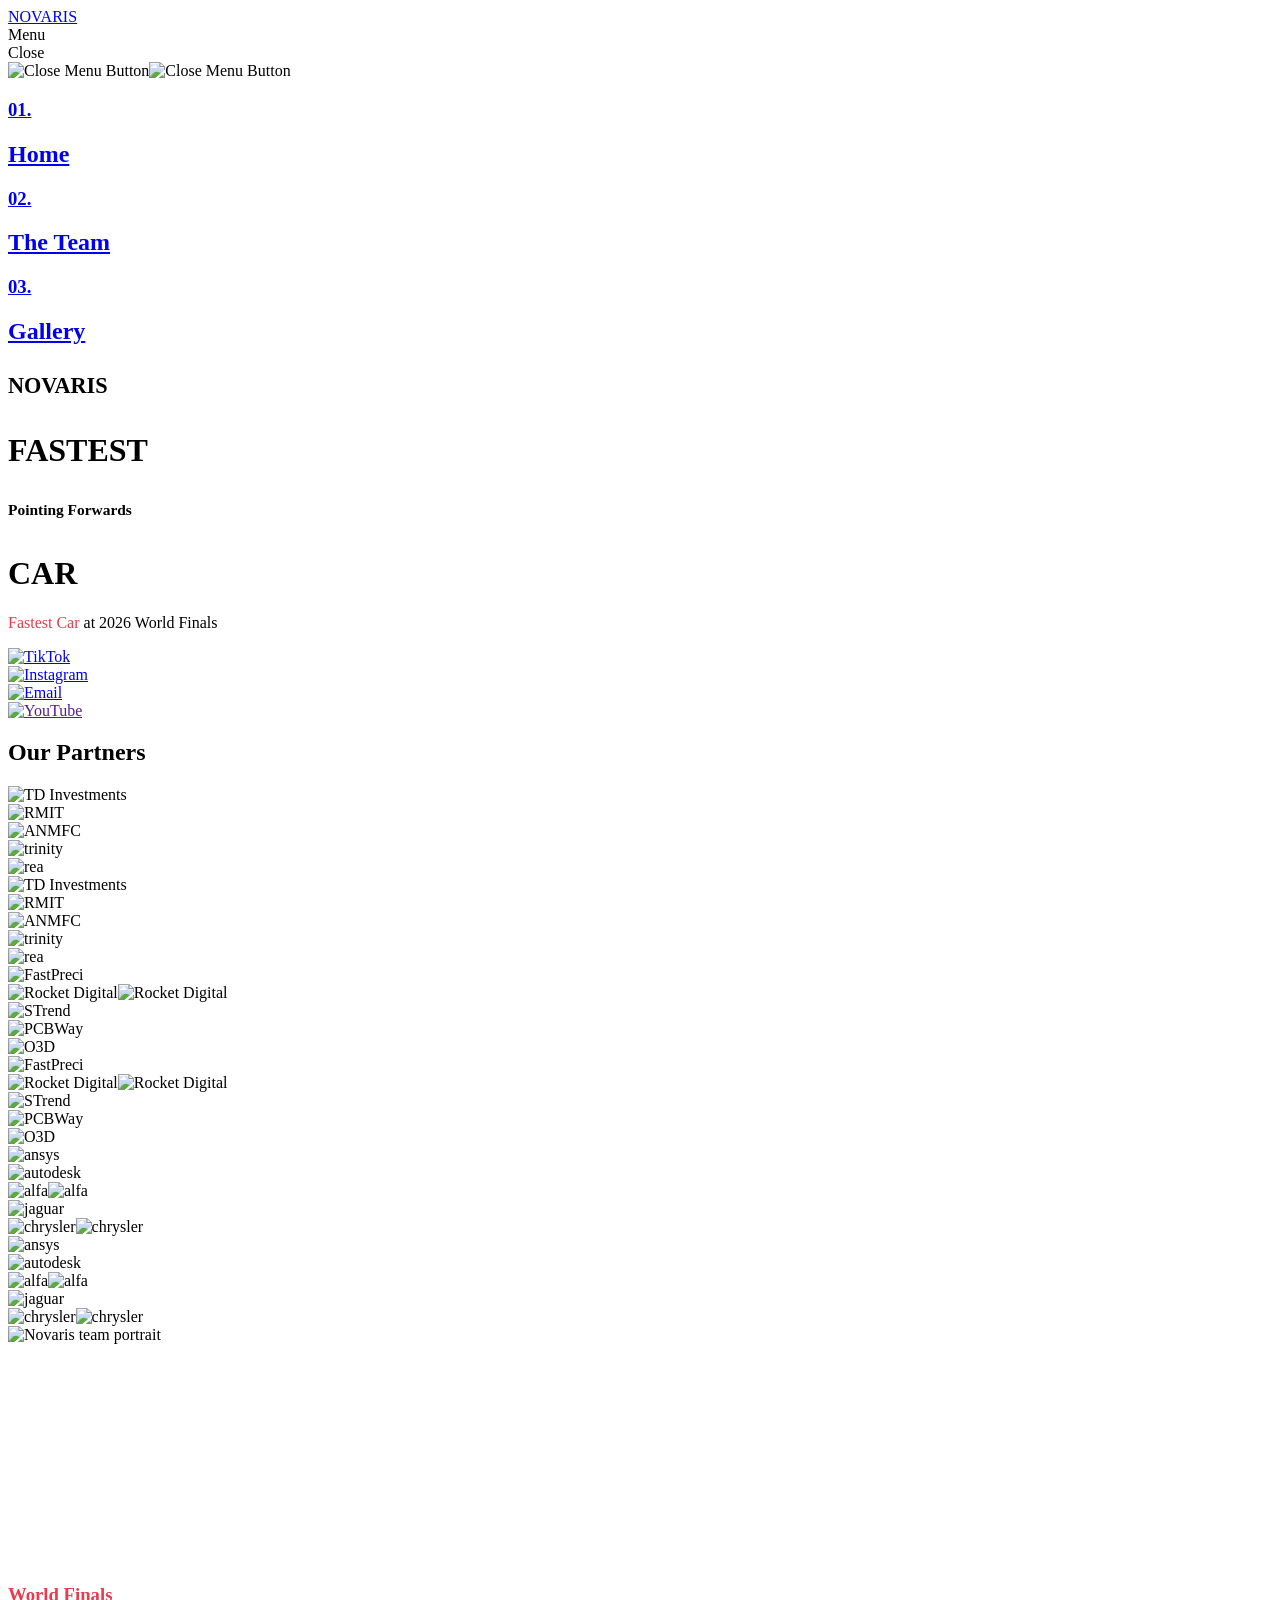
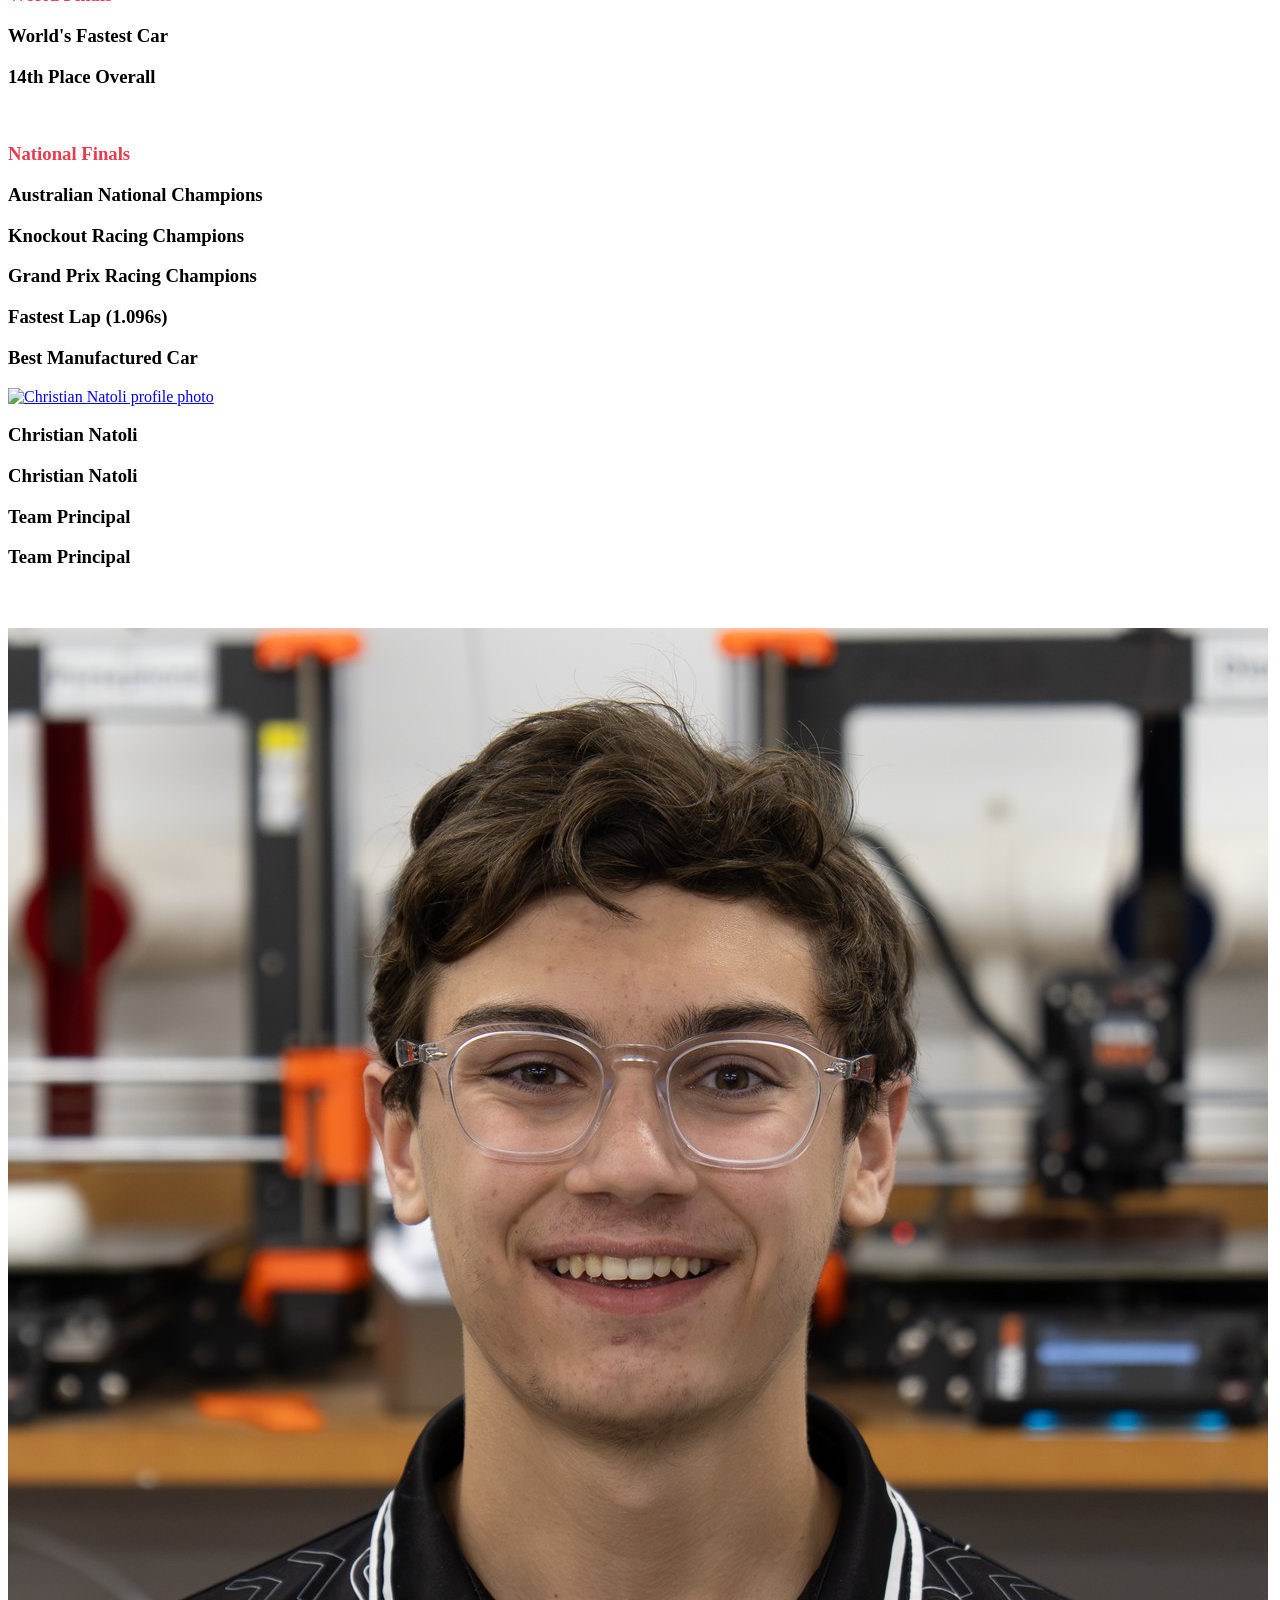
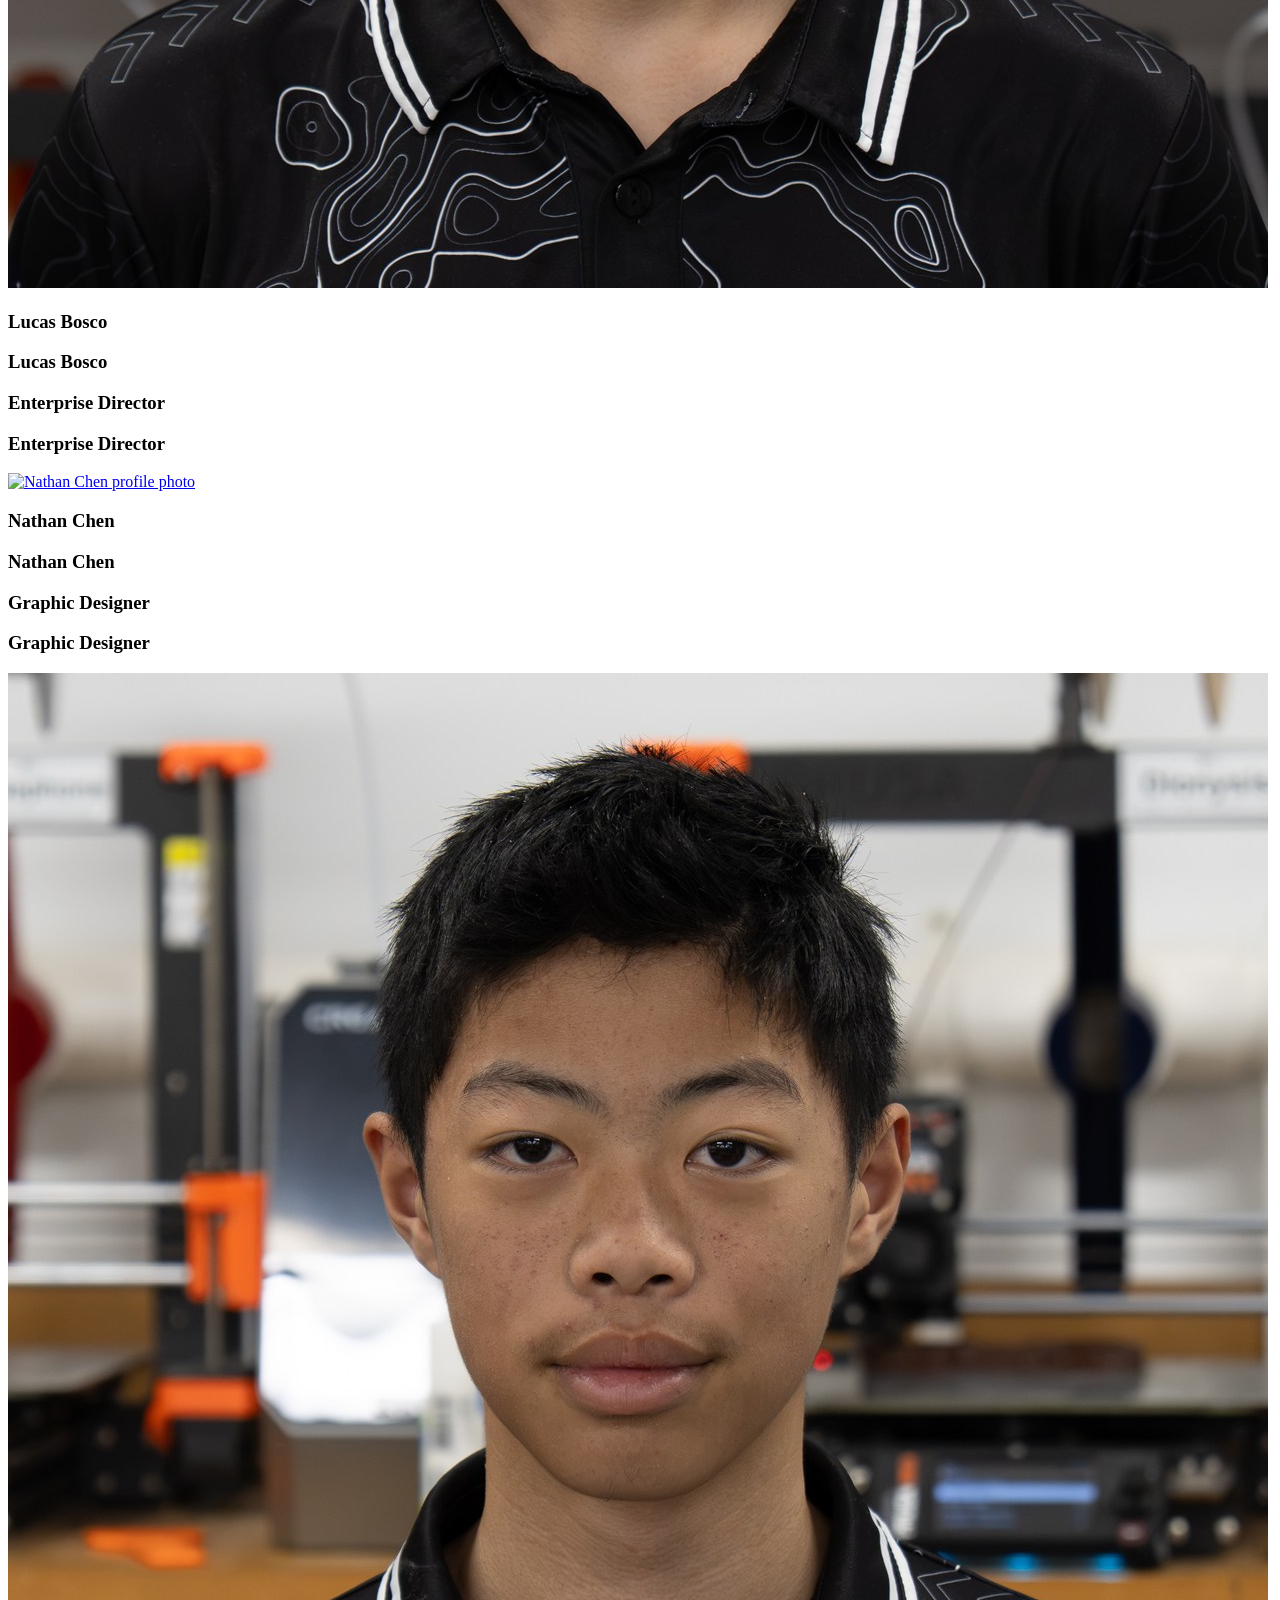
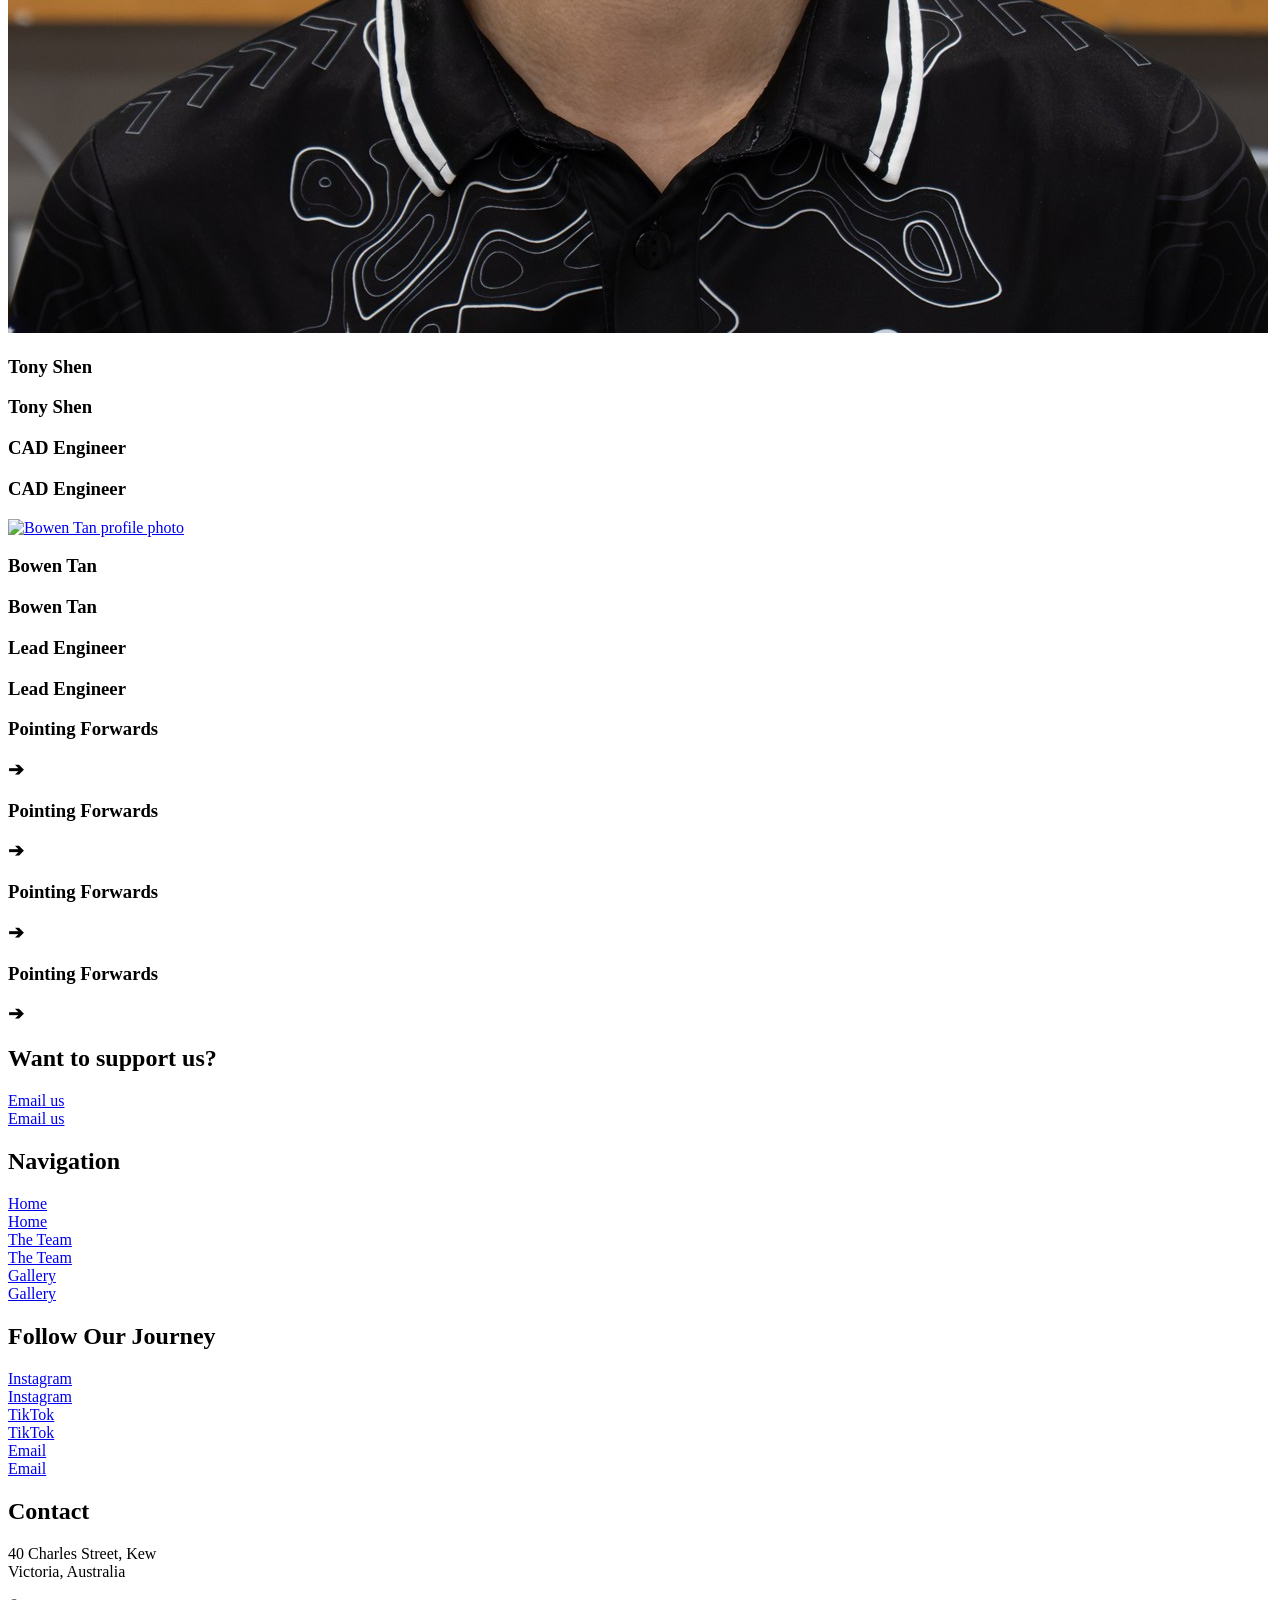
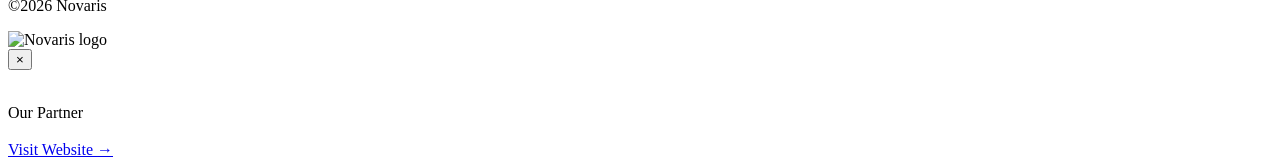
==== index.html @ ded8d5e8 "Update team profiles for Lucas and Tony and remove Jason" ====
<!DOCTYPE html>
<html data-wf-page="691b669b1f5077c093f1f32a" data-wf-site="691b669b1f5077c093f1f336" lang="en">

<head>
    <meta charset="utf-8" />

    <title>Novaris - STEM Racing</title>

    <meta content="Novaris is an Australian STEM Racing team designing, testing, and racing high-performance miniature F1 cars while sharing our engineering journey." name="description" />
    <meta name="keywords" content="Novaris, STEM Racing, Melbourne STEM Racing team, F1 in Schools, Trinity Grammar, student engineering, aerodynamic design, miniature F1 car" />
    <meta name="author" content="Novaris STEM Racing Team" />
    <meta name="theme-color" content="#0f0f10" />
    <meta name="robots" content="index, follow, max-image-preview:large" />
    <link rel="canonical" href="https://novarisaus.com/" />
    <link rel="alternate" hreflang="en-au" href="https://novarisaus.com/" />
    <meta property="og:title" content="Novaris - STEM Racing" />
    <meta property="og:description" content="Novaris is an Australian STEM Racing team designing, testing, and racing high-performance miniature F1 cars while sharing our engineering journey." />
    <meta property="og:type" content="website" />
    <meta property="og:url" content="https://novarisaus.com/" />
    <meta property="og:image" content="https://novarisaus.com/images/author.webp" />
    <meta property="og:site_name" content="Novaris" />
    <meta property="og:locale" content="en_AU" />
    <meta property="twitter:card" content="summary_large_image" />
    <meta property="twitter:title" content="Novaris - STEM Racing" />
    <meta property="twitter:description" content="Novaris is an Australian STEM Racing team designing, testing, and racing high-performance miniature F1 cars while sharing our engineering journey." />
    <meta name="twitter:site" content="@novaris.tgs" />
    <meta property="twitter:image" content="https://novarisaus.com/images/author.webp" />
    <meta content="width=device-width, initial-scale=1" name="viewport" />
    <link rel="preload" as="image" href="images/author.webp" />

    <link href="css/loire-template.webflow.shared.b7843be11.css" rel="stylesheet" type="text/css" />

    <style>
        @media (min-width: 992px) {
            html.w-mod-js:not(.w-mod-ix) [data-w-id="0b3fba00-485a-ccae-cf4e-2508ee5c7bbb"] {
                opacity: 0;
            }

            html.w-mod-js:not(.w-mod-ix) [data-w-id="3b94190e-aeef-faf5-e182-2633d31f0d5a"] {
                opacity: 0;
            }

            html.w-mod-js:not(.w-mod-ix) [data-w-id="db653101-3a9f-9012-40ad-24029248e22f"] {
                opacity: 0;
            }

            html.w-mod-js:not(.w-mod-ix) [data-w-id="65c5b745-1429-2408-d8e6-3cf8f68cf928"] {
                opacity: 0;
            }

            html.w-mod-js:not(.w-mod-ix) [data-w-id="ee4097f6-a035-a173-5f76-50d1c4376c16"] {
                opacity: 0;
            }
        }
    </style>

    <link href="https://fonts.googleapis.com" rel="preconnect" />
    <link href="https://fonts.gstatic.com" rel="preconnect" crossorigin />

    <script src="https://ajax.googleapis.com/ajax/libs/webfont/1.6.26/webfont.js" type="text/javascript"></script>
    <script
        type="text/javascript">WebFont.load({ google: { families: ["Inter:100,200,300,regular,500,600,700,800,900,100italic,200italic,300italic,italic,500italic,600italic,700italic,800italic,900italic", "Playfair Display:regular,500,600,700,800,900,italic,500italic,600italic,700italic,800italic,900italic", "Caveat Brush:regular", "Caveat:regular,500,600,700"] } });</script>
    <script type="text/javascript">!function (o, c) {
            var n = c.documentElement, t = " w-mod-";
            n.className += t + "js", ("ontouchstart" in o || o.DocumentTouch && c instanceof DocumentTouch) && (n.className += t + "touch")
        }(window, document);</script>

    <link href="images/novaris_alt.svg" rel="shortcut icon" type="image/svg" />
    <link href="images/app-icon.webp" rel="apple-touch-icon" />
    <script type="application/ld+json">
{
  "@context": "https://schema.org",
  "@graph": [
    {
      "@type": "Organization",
      "@id": "https://novarisaus.com/#organization",
      "name": "Novaris",
      "url": "https://novarisaus.com/",
      "logo": "https://novarisaus.com/images/novaris_alt.svg",
      "description": "Novaris is an Australian STEM Racing team designing, testing, and racing high-performance miniature F1 cars.",
      "email": "mailto:tgs.team.novaris@outlook.com",
      "sameAs": [
        "https://instagram.com/novaris.tgs",
        "https://tiktok.com/@novaris.tgs"
      ]
    },
    {
      "@type": "WebSite",
      "@id": "https://novarisaus.com/#website",
      "name": "Novaris",
      "url": "https://novarisaus.com/",
      "inLanguage": "en-AU",
      "publisher": {
        "@id": "https://novarisaus.com/#organization"
      }
    }
  ]
}
    </script>
</head>

<body>
    <div class="navigation-wrapper">
        <div class="navigation second"><a href="#" aria-current="page" class="logo-flex w-inline-block w--current">
                <div class="sub-logo-text novaris-font">NOVARIS</div>
            </a>
            <div class="second-part">
                <div data-w-id="ce8df1c1-5352-3613-bd40-cca82f02d5f5" class="hamburger second">
                    <div class="menu-text-wrapper">
                        <div class="menu-text">Menu</div>
                        <div class="menu-text">Close</div>
                    </div>
                    <div class="hamburger-menu _2"><img decoding="async" loading="lazy" src="images/logo.svg" alt="Close Menu Button" class="dots" /><img decoding="async"
                            loading="lazy" src="images/remove.svg" alt="Close Menu Button" class="remove" /></div>
                </div>
            </div>
        </div>

        <div class="menu">
            <div class="menu-circle"></div>
            <div class="container">
                <div class="navigation-content-2"><a href="." aria-current="page"
                        class="navigation-main first w-inline-block w--current">
                        <h3 class="number-text _01">01.</h3>
                        <div class="nav-overflow">
                            <h2 class="navigation-text _01">Home</h2>
                            <div class="line-below"></div>
                        </div>
                    </a><a href="team" class="navigation-main second w-inline-block">
                        <h3 class="number-text _02">02.</h3>
                        <div class="nav-overflow">
                            <h2 class="navigation-text _02">The Team</h2>
                            <div class="line-below"></div>
                        </div>
                    </a><a href="gallery" class="navigation-main third w-inline-block">
                        <h3 class="number-text _03">03.</h3>
                        <div class="nav-overflow">
                            <h2 class="navigation-text _03">Gallery</h2>
                            <div class="line-below"></div>
                        </div>
                    </a></div>
            </div>
        </div>
    </div>

    <div class="hero-tilt">
        <div data-w-id="87e28539-bfc6-1e4f-0808-65f3c938a801" class="hero">
            <div class="vignette-container"><div class="hero-bg"></div></div>
            <div class="container">
                <div class="hero-flex">
                    <div class="heading-main">
                        <h1 data-w-id="87e28539-bfc6-1e4f-0808-65f3c938a805" class="title-1 novaris-font">
                            <sub><sup>NOVARIS</sup></sub>
                        </h1>
                        <h1 class="title-1 hide title-smaller">FASTEST</h1>
                        <div class="heading-overlay"></div>
                    </div>
                    <div class="heading-main">
                        <h1 data-w-id="87e28539-bfc6-1e4f-0808-65f3c938a80b" class="title-1 redtitle">
                            <sub><sup><sub><sup>Pointing Forwards</sup></sub></sup></sub>
                        </h1>
                        <h1 class="title-1 hide title-smaller">CAR</h1>
                        <div class="heading-overlay-2"></div>
                    </div>
                </div>
            </div>
            <div class="container-bottom">
                <div class="bottom-grid">
                    <div>
                        <div class="location-wrapper">
                            <div class="globe" data-w-id="87e28539-bfc6-1e4f-0808-65f3c938a814"
                                data-animation-type="lottie" data-src="js/icons8-globe.json" data-loop="1"
                                data-direction="-1" data-autoplay="1" data-is-ix2-target="0" data-renderer="svg"
                                data-default-duration="0" data-duration="1.1666666666666667"></div>
                            <p class="top-text"><span style="color: rgb(232, 59, 77)">Fastest Car</span> at 2026 World Finals</p>
                        </div>
                    </div>
                    <div>
                        <div class="social-wrapper-top"><a data-w-id="87e28539-bfc6-1e4f-0808-65f3c938a819"
                                href="https://tiktok.com/@novaris.tgs" target="_blank" class="social-icon-main w-inline-block"><img decoding="async"
                                    width="20" loading="lazy" alt="TikTok" src="images/tiktok.webp"
                                    class="animation-image _3" />
                                <div class="social-circle tiktok"></div>
                            </a><a data-w-id="87e28539-bfc6-1e4f-0808-65f3c938a81c"
                                href="https://instagram.com/novaris.tgs" target="_blank"
                                class="social-icon-main w-inline-block"><img decoding="async" width="20" loading="lazy" alt="Instagram"
                                    src="images/insta.webp" class="animation-image _3" />
                                <div class="social-circle instagram"></div>
                            </a><a data-w-id="87e28539-bfc6-1e4f-0808-65f3c938a81f" href="mailto:tgs.team.novaris@outlook.com"
                                target="_blank" class="social-icon-main w-inline-block"><img decoding="async" width="20" loading="lazy"
                                    alt="Email" src="images/outlook.webp" class="animation-image _3" />
                                <div class="social-circle outlook"></div>
                            </a><a data-w-id="87e28539-bfc6-1e4f-0808-65f3c938a822" href=""
                                target="_blank" class="social-icon-main w-inline-block"><img decoding="async" width="21" loading="lazy"
                                    alt="YouTube" src="images/youtube.webp" class="animation-image _3" />
                                <div class="social-circle youtube"></div>
                            </a></div>
                    </div>
                </div>
            </div>
        </div>
    </div>

    <section class="logo-marquee-wrapper">

        <section class="logo-marquee">

            <h2 class="partners-title">Our Partners</h2>

            <!-- Row 1 -->
            <div class="track one">
                <div class="logo-card card1" role="button" tabindex="0" data-partner="td"><img src="images/logos/tdinvestments.svg" alt="TD Investments"></div>
                <div class="logo-card card2" role="button" tabindex="0" data-partner="rmit"><img src="images/logos/rmit.svg" alt="RMIT"></div>
                <div class="logo-card card3" role="button" tabindex="0" data-partner="anmfc"><img src="images/logos/anmfc.svg" alt="ANMFC"></div>
                <div class="logo-card card4" role="button" tabindex="0" data-partner="trinity"><img src="images/logos/trinity.svg" alt="trinity"></div>
                <div class="logo-card card5" role="button" tabindex="0" data-partner="rea"><img src="images/logos/rea.svg" alt="rea"></div>

                <!-- duplicate infinite -->

                <div class="logo-card card1" role="button" tabindex="0" data-partner="td"><img src="images/logos/tdinvestments.svg" alt="TD Investments"></div>
                <div class="logo-card card2" role="button" tabindex="0" data-partner="rmit"><img src="images/logos/rmit.svg" alt="RMIT"></div>
                <div class="logo-card card3" role="button" tabindex="0" data-partner="anmfc"><img src="images/logos/anmfc.svg" alt="ANMFC"></div>
                <div class="logo-card card4" role="button" tabindex="0" data-partner="trinity"><img src="images/logos/trinity.svg" alt="trinity"></div>
                <div class="logo-card card5" role="button" tabindex="0" data-partner="rea"><img src="images/logos/rea.svg" alt="rea"></div>

            </div>

            <!-- Row 2 -->
            <div class="track two">
                <div class="logo-card card1" role="button" tabindex="0" data-partner="fastpreci"><img src="images/logos/fastpreci.svg" alt="FastPreci"></div>
                <div class="logo-card card2" role="button" tabindex="0" data-partner="rocketdigital"><img src="images/logos/rocketdigitalwhite.svg" class="special-invert" alt="Rocket Digital"><img src="images/logos/rocketdigital.svg" class="special-invert-normal" alt="Rocket Digital"></div>
                <div class="logo-card card3" role="button" tabindex="0" data-partner="strend"><img src="images/logos/strend.svg" alt="STrend"></div>
                <div class="logo-card card4" role="button" tabindex="0" data-partner="pcbway"><img src="images/logos/pcbway.svg" alt="PCBWay"></div>
                <div class="logo-card card5" role="button" tabindex="0" data-partner="o3d"><img src="images/logos/o3d.svg" alt="O3D"></div>

                <!-- duplicate -->

                <div class="logo-card card1" role="button" tabindex="0" data-partner="fastpreci"><img src="images/logos/fastpreci.svg" alt="FastPreci"></div>
                <div class="logo-card card2" role="button" tabindex="0" data-partner="rocketdigital"><img src="images/logos/rocketdigitalwhite.svg" class="special-invert" alt="Rocket Digital"><img src="images/logos/rocketdigital.svg" class="special-invert-normal" alt="Rocket Digital"></div>
                <div class="logo-card card3" role="button" tabindex="0" data-partner="strend"><img src="images/logos/strend.svg" alt="STrend"></div>
                <div class="logo-card card4" role="button" tabindex="0" data-partner="pcbway"><img src="images/logos/pcbway.svg" alt="PCBWay"></div>
                <div class="logo-card card5" role="button" tabindex="0" data-partner="o3d"><img src="images/logos/o3d.svg" alt="O3D"></div>

            </div>

            <!-- Row 3 -->
            <div class="track three">
                <div class="logo-card card1" role="button" tabindex="0" data-partner="ansys"><img src="images/logos/ansys.svg" alt="ansys"></div>
                <div class="logo-card card2" role="button" tabindex="0" data-partner="autodesk"><img src="images/logos/autodesk.svg" alt="autodesk"></div>
                <div class="logo-card card3" role="button" tabindex="0" data-partner="alfaromeo"><img class="special-invert" src="images/logos/alfaromeowhite.svg" alt="alfa"><img class="special-invert-normal" src="images/logos/alfaromeo.svg" alt="alfa"></div>
                <div class="logo-card card4" role="button" tabindex="0" data-partner="jaguar"><img src="images/logos/jaguar.svg" alt="jaguar"></div>
                <div class="logo-card card5" role="button" tabindex="0" data-partner="chrysler"><img class="special-invert" src="images/logos/chryslerwhite.svg" alt="chrysler"><img class="special-invert-normal" src="images/logos/chrysler.svg" alt="chrysler"></div>

                <!-- duplicate -->
                <div class="logo-card card1" role="button" tabindex="0" data-partner="ansys"><img src="images/logos/ansys.svg" alt="ansys"></div>
                <div class="logo-card card2" role="button" tabindex="0" data-partner="autodesk"><img src="images/logos/autodesk.svg" alt="autodesk"></div>
                <div class="logo-card card3" role="button" tabindex="0" data-partner="alfaromeo"><img class="special-invert" src="images/logos/alfaromeowhite.svg" alt="alfa"><img class="special-invert-normal" src="images/logos/alfaromeo.svg" alt="alfa"></div>
                <div class="logo-card card4" role="button" tabindex="0" data-partner="jaguar"><img src="images/logos/jaguar.svg" alt="jaguar"></div>
                <div class="logo-card card5" role="button" tabindex="0" data-partner="chrysler"><img class="special-invert" src="images/logos/chryslerwhite.svg" alt="chrysler"><img class="special-invert-normal" src="images/logos/chrysler.svg" alt="chrysler"></div>
            </div>

        </section>

    </section>

    <section class="section-photo video">
        <div class="work-card">
            <div class="image-animation"><img decoding="async" src="images/merc.webp" loading="eager" fetchpriority="high" alt="Novaris team portrait" class="image-background" />
            </div>
        </div>
    </section>
    <section class="section gray">
        <div class="container">
            <div data-w-id="0b3fba00-485a-ccae-cf4e-2508ee5c7bbb" class="about-grid">
                <h3 id="w-node-fa3fd15e-4c12-6067-fcf4-ff1a521516c2-93f1f32a" class="page-title flex third">
                    STEM Racing is an international competition that merges the thrill of racing with the power of collaborative teamwork.
                    It inspires high-school students to explore the world of STEM, providing the next generation of engineers,
                    innovators, and problem-solvers with a pathway to future careers in STEM.</h3>
                <h3 class="page-title flex second">Novaris is an Australian STEM Racing Team with a history of success.</h3>
            </div>
            <div class="page-divider"></div>
            <div class="margin-80">
                <div class="about-grid reverse">
                    <div>
                        <h3 id="w-node-_65c5b745-1429-2408-d8e6-3cf8f68cf928-93f1f32a"
                            data-w-id="65c5b745-1429-2408-d8e6-3cf8f68cf928" class="page-title flex thirdbig">Awards
                        </h3>
                        <br>
                        <h3 id="w-node-_65e8b745-1962-2408-d8e6-3cf8f68cf928-93f1f32a"
                            data-w-id="65c5b745-1429-2408-d8e6-3cf8f68cf928" class="page-title flex thirdimp">Following a long history of numerous accolades,
                            Novaris was recognised for their outstanding performance, with the Fastest Car award at the World Finals.
                        </h3>
                    </div>
                    <div>
                        <div class="awards-list">
                             <div class="item-wrapper">
                                <h3 class="display-2 second _1-4-rem" style="color: rgb(232, 59, 77);"><strong>World Finals</strong></h3>
                                <div class="line-divider-award">
                                    <div class="line-absolute"></div>
                                </div>
                            </div>
                            <div class="item-wrapper">
                                <h3 class="display-2 second _1-4-rem">World's Fastest Car</h3>
                                <div class="line-divider-award">
                                    <div class="line-absolute"></div>
                                </div>
                            </div>
                             <div class="item-wrapper">
                                <h3 class="display-2 second _1-4-rem">14th Place Overall</h3>
                                <div class="line-divider-award">
                                    <div class="line-absolute"></div>
                                </div>
                            </div>
                            <br>
                            <div class="item-wrapper">
                                <h3 class="display-2 second _1-4-rem" style="color: rgb(232, 59, 77);"><strong>National Finals</strong></h3>
                                <div class="line-divider-award">
                                    <div class="line-absolute"></div>
                                </div>
                            </div>
                            <div class="item-wrapper">
                                <h3 class="display-2 second _1-4-rem">Australian National Champions</h3>
                                <div class="line-divider-award">
                                    <div class="line-absolute"></div>
                                </div>
                            </div>
                            <div class="item-wrapper">
                                <h3 class="display-2 second _1-4-rem">Knockout Racing Champions</h3>
                                <div class="line-divider-award">
                                    <div class="line-absolute"></div>
                                </div>
                            </div>
                            <div class="item-wrapper">
                                <h3 class="display-2 second _1-4-rem">Grand Prix Racing Champions</h3>
                                <div class="line-divider-award">
                                    <div class="line-absolute"></div>
                                </div>
                            </div>
                            <div class="item-wrapper">
                                <h3 class="display-2 second _1-4-rem">Fastest Lap (1.096s)</h3>
                                <div class="line-divider-award">
                                    <div class="line-absolute"></div>
                                </div>
                            </div>
                            <div class="item-wrapper">
                                <h3 class="display-2 second _1-4-rem">Best Manufactured Car</h3>
                                <div class="line-divider-award">
                                    <div class="line-absolute"></div>
                                </div>
                            </div>
                        </div>
                    </div>
                </div>
            </div>
            <!-- <div class="margin-80">
                <div class="about-grid reverse">
                    <h3 id="w-node-_3b94190e-aeef-faf5-e182-2633d31f0d5a-93f1f32a"
                        data-w-id="3b94190e-aeef-faf5-e182-2633d31f0d5a" class="page-title flex thirdbig">
                        Past Competitions
                    </h3>
                    <div>
                        <div class="awards-list">
                            <div class="item-wrapper">
                                <div class="text-flex">
                                    <h3 class="display-2 second _1-4-rem">Creative Developer</h3>
                                    <h3 id="w-node-a1b123f2-eaf6-98ec-0b5c-ee518e304063-93f1f32a"
                                        class="display-2 second _1-4-rem">Beqi Studio</h3>
                                    <h3 id="w-node-_827c368f-4602-2eea-06da-ff05afce1891-93f1f32a"
                                        class="display-2 second _1-4-rem">2024 — Present</h3>
                                </div>
                                <div class="line-divider-award">
                                    <div class="line-absolute"></div>
                                </div>
                            </div>
                            <div class="item-wrapper">
                                <div class="text-flex">
                                    <h3 class="display-2 second _1-4-rem">Front-End Developer</h3>
                                    <h3 id="w-node-a5c9b3b3-ec45-7148-8612-f2d0f8e4f1b9-93f1f32a"
                                        class="display-2 second _1-4-rem">Nova Digital Studio</h3>
                                    <h3 id="w-node-a5c9b3b3-ec45-7148-8612-f2d0f8e4f1bb-93f1f32a"
                                        class="display-2 second _1-4-rem">2021 — 2023</h3>
                                </div>
                                <div class="line-divider-award">
                                    <div class="line-absolute"></div>
                                </div>
                            </div>
                            <div class="item-wrapper">
                                <div class="text-flex">
                                    <h3 class="display-2 second _1-4-rem">UI Developer</h3>
                                    <h3 id="w-node-_252ece4f-c3ea-04c0-bcf9-5cea803d1d4a-93f1f32a"
                                        class="display-2 second _1-4-rem">Brightline Creative</h3>
                                    <h3 id="w-node-_252ece4f-c3ea-04c0-bcf9-5cea803d1d4c-93f1f32a"
                                        class="display-2 second _1-4-rem">2020 — 2022</h3>
                                </div>
                                <div class="line-divider-award">
                                    <div class="line-absolute"></div>
                                </div>
                            </div>
                            <div class="item-wrapper">
                                <div class="text-flex">
                                    <h3 class="display-2 second _1-4-rem">Web Designer</h3>
                                    <h3 id="w-node-_72262d78-23ca-1631-422d-2a5abd2f23fd-93f1f32a"
                                        class="display-2 second _1-4-rem">Elliot Studio</h3>
                                    <h3 id="w-node-_72262d78-23ca-1631-422d-2a5abd2f23ff-93f1f32a"
                                        class="display-2 second _1-4-rem">2017 — 2021</h3>
                                </div>
                                <div class="line-divider-award">
                                    <div class="line-absolute"></div>
                                </div>
                            </div>
                        </div>
                        <div data-w-id="db653101-3a9f-9012-40ad-24029248e22f" class="margin-20"><a href="work.html"
                                class="button-with-line invert w-inline-block">
                                <div class="button-text-wrapper">
                                    <div class="button-text">View All Work</div>
                                    <div class="button-text">View All Work</div>
                                </div>
                                <div class="button-line-first">
                                    <div class="button-line-overlay"></div>
                                </div>
                            </a></div>
                    </div>
                </div>
            </div> -->
        </div>
    </section>
    <section class="section">
        <div class="container">
            <div class="work-grid add-space">
                <div id="w-node-f1c1b04c-cbd2-d2c5-e211-973a00e36259-93f1f32a">
                    <div class="w-dyn-list">
                        <div role="list" class="w-dyn-items">
                            <div role="listitem" class="collection-item w-dyn-item">
                                <div class="project-content"><a href="members/christian"
                                        class="project-wrapper-link w-inline-block"><img decoding="async" loading="lazy"
                                            src="images/christian.webp" alt="Christian Natoli profile photo" class="project-photo _01" />
                                        <div class="left-part"></div>
                                        <div class="right-part"></div>
                                        <div class="top-part"></div>
                                        <div class="bottom-part"></div>
                                    </a>
                                    <div class="margin-20px make-0px">
                                        <div class="project-flex">
                                            <div class="flex-pixel">
                                                <h3 class="project-small-title bigger">Christian Natoli</h3>
                                                <h3 class="project-small-title bigger red">Christian Natoli</h3>
                                            </div>
                                            <div class="flex-pixel _2">
                                                <h3 class="project-small-title lighter">Team Principal</h3>
                                                <h3 class="project-small-title lighter red">Team Principal</h3>
                                            </div>
                                        </div>
                                    </div>
                                </div>
                            </div>
                        </div>
                    </div>
                </div>
                <div style="margin-left: 1em;" id="w-node-ee4097f6-a035-a173-5f76-50d1c4376c16-93f1f32a"
                    data-w-id="ee4097f6-a035-a173-5f76-50d1c4376c16">
                    <h3 class="page-title flex">The Team <span class="small">Comprised of members with many diverse
                            skills and interests, Novaris is shaped by the unique contributions from each and every
                            member.</span>
                    </h3>
                </div>
            </div>
            <div class="page-divider"></div>
            <div class="work-grid">
                <div id="w-node-f9c008b7-2cc7-a91e-0bae-84f590ec9e2c-93f1f32a">
                    <div class="w-dyn-list">
                        <div role="list" class="w-dyn-items">
                            <div role="listitem" class="collection-item w-dyn-item">
                                <div class="project-content"><a href="members/lucas"
                                        class="project-wrapper-link w-inline-block"><img decoding="async" loading="lazy"
                                            src="images/lucas.jpg" alt="Lucas Bosco profile photo" class="project-photo _01" />
                                        <div class="left-part"></div>
                                        <div class="right-part"></div>
                                        <div class="top-part"></div>
                                        <div class="bottom-part"></div>
                                    </a>
                                    <div class="margin-20px make-0px">
                                        <div class="project-flex">
                                            <div class="flex-pixel">
                                                <h3 class="project-small-title bigger">Lucas Bosco</h3>
                                                <h3 class="project-small-title bigger">Lucas Bosco</h3>
                                            </div>
                                            <div class="flex-pixel _2">
                                                <h3 class="project-small-title lighter">Enterprise Director</h3>
                                                <h3 class="project-small-title lighter">Enterprise Director</h3>
                                            </div>
                                        </div>
                                    </div>
                                </div>
                            </div>
                        </div>
                    </div>
                </div>
            </div>
            <div class="page-divider"></div>
            <div class="work-grid">
                <div id="w-node-_77f29bc3-b005-025a-05bd-9b0e6bee654a-93f1f32a">
                    <div class="w-dyn-list">
                        <div role="list" class="w-dyn-items">
                            <div role="listitem" class="collection-item w-dyn-item">
                                <div class="project-content"><a href="members/nathan"
                                        class="project-wrapper-link w-inline-block"><img decoding="async" loading="lazy"
                                            src="images/nathan.webp" alt="Nathan Chen profile photo" class="project-photo _01" />
                                        <div class="left-part"></div>
                                        <div class="right-part"></div>
                                        <div class="top-part"></div>
                                        <div class="bottom-part"></div>
                                    </a>
                                    <div class="margin-20px make-0px">
                                        <div class="project-flex">
                                            <div class="flex-pixel">
                                                <h3 class="project-small-title bigger">Nathan Chen</h3>
                                                <h3 class="project-small-title bigger">Nathan Chen</h3>
                                            </div>
                                            <div class="flex-pixel _2">
                                                <h3 class="project-small-title lighter">Graphic Designer</h3>
                                                <h3 class="project-small-title lighter">Graphic Designer</h3>
                                            </div>
                                        </div>
                                    </div>
                                </div>
                            </div>
                        </div>
                    </div>
                </div>
            </div>
            <div class="page-divider"></div>
            <div class="work-grid">
                <div id="w-node-_1c6efe86-4b29-3479-ede1-0eaa73142799-93f1f32a">
                    <div class="w-dyn-list">
                        <div role="list" class="w-dyn-items">
                            <div role="listitem" class="collection-item w-dyn-item">
                                <div class="project-content"><a href="members/tony"
                                        class="project-wrapper-link w-inline-block"><img decoding="async" loading="lazy"
                                            src="images/tony.jpg" alt="Tony Shen profile photo" class="project-photo _01" />
                                        <div class="left-part"></div>
                                        <div class="right-part"></div>
                                        <div class="top-part"></div>
                                        <div class="bottom-part"></div>
                                    </a>
                                    <div class="margin-20px make-0px">
                                        <div class="project-flex">
                                            <div class="flex-pixel">
                                                <h3 class="project-small-title bigger">Tony Shen</h3>
                                                <h3 class="project-small-title bigger">Tony Shen</h3>
                                            </div>
                                            <div class="flex-pixel _2">
                                                <h3 class="project-small-title lighter">CAD Engineer</h3>
                                                <h3 class="project-small-title lighter">CAD Engineer</h3>
                                            </div>
                                        </div>
                                    </div>
                                </div>
                            </div>
                        </div>
                    </div>
                </div>
            </div>
            <div class="page-divider"></div>
            <div class="work-grid">
                <div id="w-node-ad9f63c5-98a6-f43b-9ba6-f9ac74b0ff81-93f1f32a">
                    <div class="w-dyn-list">
                        <div role="list" class="w-dyn-items">
                            <div role="listitem" class="collection-item w-dyn-item">
                                <div class="project-content"><a href="members/bowen"
                                        class="project-wrapper-link w-inline-block"><img decoding="async" loading="lazy"
                                            src="images/bowen.webp" alt="Bowen Tan profile photo" class="project-photo _01" />
                                        <div class="left-part"></div>
                                        <div class="right-part"></div>
                                        <div class="top-part"></div>
                                        <div class="bottom-part"></div>
                                    </a>
                                    <div class="margin-20px make-0px">
                                        <div class="project-flex">
                                            <div class="flex-pixel">
                                                <h3 class="project-small-title bigger">Bowen Tan</h3>
                                                <h3 class="project-small-title bigger">Bowen Tan</h3>
                                            </div>
                                            <div class="flex-pixel _2">
                                                <h3 class="project-small-title lighter">Lead Engineer</h3>
                                                <h3 class="project-small-title lighter">Lead Engineer</h3>
                                            </div>
                                        </div>
                                    </div>
                                </div>
                            </div>
                        </div>
                    </div>
                </div>
            </div>
        </div>
    </section>
    <section data-w-id="052a9d9b-9b05-ca71-b6f6-08d4179d958b" class="section-cta for-services">
        <div class="main-service-effect">
            <div data-w-id="052a9d9b-9b05-ca71-b6f6-08d4179d958d" class="text-rotator-content">
                <h3 class="text-rotator-big for-services">Pointing Forwards</h3>
                <div class="happy-face-hero _130px"></div>
                <h3 class="text-rotator-big for-services highlight-arrow">➔</h3>
                <div class="happy-face-hero _130px"></div>
                <h3 class="text-rotator-big for-services">Pointing Forwards</h3>
                <div class="happy-face-hero _130px"></div>
                <h3 class="text-rotator-big for-services highlight-arrow">➔</h3>
            </div>
            <div data-w-id="052a9d9b-9b05-ca71-b6f6-08d4179d9599" class="text-rotator-content">
                <h3 class="text-rotator-big for-services">Pointing Forwards</h3>
                <div class="happy-face-hero _130px"></div>
                <h3 class="text-rotator-big for-services highlight-arrow">➔</h3>
                <div class="happy-face-hero _130px"></div>
                <h3 class="text-rotator-big for-services">Pointing Forwards</h3>
                <div class="happy-face-hero _130px"></div>
                <h3 class="text-rotator-big for-services highlight-arrow">➔</h3>
            </div>
        </div>
    </section>
    <div data-w-id="430377ad-3499-b0a3-857b-a4511ae5d3e9" class="footer-main">
        <div class="container">
            <div>
                <div class="grid-2-columns for-footer">
                    <div class="flex">
                        <h2 id="w-node-_430377ad-3499-b0a3-857b-a4511ae5d3ee-1ae5d3e9" class="page-title flex second">
                            Want to support us?</h2>
                        <div><a href="mailto:tgs.team.novaris@outlook.com"
                                class="button-with-line invert w-inline-block">
                                <div class="button-text-wrapper">
                                    <div class="button-text">Email us</div>
                                    <div class="button-text">Email us</div>
                                </div>
                                <div class="button-line-first">
                                    <div class="button-line-overlay"></div>
                                </div>
                            </a></div>
                    </div>
                    <div class="grid-2-columns _3-column">
                        <div>
                            <div>
                                <h2 class="page-title flex third">Navigation</h2>
                                <div class="home-flex"><a href="." aria-current="page"
                                        class="button-with-line invert w-inline-block w--current">
                                        <div class="button-text-wrapper">
                                            <div class="button-text">Home</div>
                                            <div class="button-text">Home</div>
                                        </div>
                                        <div class="button-line-first">
                                            <div class="button-line-overlay"></div>
                                        </div>
                                    </a><a href="team" class="button-with-line invert w-inline-block">
                                        <div class="button-text-wrapper">
                                            <div class="button-text">The Team</div>
                                            <div class="button-text">The Team</div>
                                        </div>
                                        <div class="button-line-first">
                                            <div class="button-line-overlay"></div>
                                        </div>
                                    </a><a href="gallery"
                                        class="button-with-line invert w-inline-block">
                                        <div class="button-text-wrapper">
                                            <div class="button-text">Gallery</div>
                                            <div class="button-text">Gallery</div>
                                        </div>
                                        <div class="button-line-first">
                                            <div class="button-line-overlay"></div>
                                        </div>
                                    </a></div>
                            </div>
                        </div>
                        <div>
                            <h2 class="page-title flex third">Follow Our Journey</h2>
                            <div class="home-flex">
                                <a href="https://instagram.com/novaris.tgs"
                                    class="button-with-line invert w-inline-block">
                                    <div class="button-text-wrapper">
                                        <div class="button-text">Instagram</div>
                                        <div class="button-text">Instagram</div>
                                    </div>
                                    <div class="button-line-first">
                                        <div class="button-line-overlay"></div>
                                    </div>
                                </a>
                                <a href="https://tiktok.com/@novaris.tgs" class="button-with-line invert w-inline-block">
                                    <div class="button-text-wrapper">
                                        <div class="button-text">TikTok</div>
                                        <div class="button-text">TikTok</div>
                                    </div>
                                    <div class="button-line-first">
                                        <div class="button-line-overlay"></div>
                                    </div>
                                </a>
                                <a href="mailto:tgs.team.novaris@outlook.com" class="button-with-line invert w-inline-block">
                                    <div class="button-text-wrapper">
                                        <div class="button-text">Email</div>
                                        <div class="button-text">Email</div>
                                    </div>
                                    <div class="button-line-first">
                                        <div class="button-line-overlay"></div>
                                    </div>
                                </a>
                                <!-- <a href="https://youtube.com/novaris.tgs" class="button-with-line invert w-inline-block">
                                    <div class="button-text-wrapper">
                                        <div class="button-text">YouTube</div>
                                        <div class="button-text">YouTube</div>
                                    </div>
                                    <div class="button-line-first">
                                        <div class="button-line-overlay"></div>
                                    </div>
                                </a> -->
                            </div>
                        </div>
                        <div id="w-node-_430377ad-3499-b0a3-857b-a4511ae5d416-1ae5d3e9">
                            <h2 class="page-title flex third">
                                Contact</h2>
                            <div class="home-flex">
                                <div>
                                    <p>40 Charles Street, Kew<br>Victoria, Australia</p>
                                    <div class="margin-20">
                                        <p>©2026 Novaris</p>
                                    </div>
                                </div>
                            </div>
                        </div>
                    </div>
                </div>
            </div>
        </div>
        <div class="container">
            <div><img decoding="async" width="256" src="images/novaris_alt.svg" alt="Novaris logo" loading="lazy" class="happy-face" /></div>
        </div>
    </div>

    <div class="partner-modal" id="partnerModal" aria-hidden="true">
        <div class="partner-modal-backdrop"></div>
        <div class="partner-modal-content" role="dialog" aria-modal="true" aria-labelledby="partnerModalName">
            <button class="partner-modal-close" id="partnerModalClose" aria-label="Close">×</button>
            <div class="partner-modal-logo-wrapper">
                <img id="partnerModalLogo" class="partner-modal-logo" src="" alt="">
            </div>

            <p class="partner-modal-label">Our Partner</p>

            <h2 id="partnerModalName"></h2>

            <p id="partnerModalDescription"></p>

            <a id="partnerModalLink" class="partner-modal-link" href="#" target="_blank" rel="noopener noreferrer">Visit Website <span>→</span></a>

        </div>
    </div>

    <script>
        const partners = {
            tdplaceholder: {
                name: "TD Investments",
                logo: "images/logos/tdinvestments.svg",
                description: "",
                url: ""
            },
            rmit: {
                name: "RMIT University",
                logo: "images/logos/rmit.svg",
                description: "RMIT University is an international university of technology, design, and enterprise, recognized for practical education and impactful research. By bridging academic excellence with real-world industry collaboration, RMIT empowers students and partners to drive innovation, solve complex technical challenges, and shape future-ready industries.",
                url: "https://rmit.edu.au"
            },
            anmfc: {
                name: "ANMFC",
                logo: "images/logos/anmfc.svg",
                description: "ANMFC (Australian Nano-Manufacture Future Challenges) empowers young Australians to build advanced, future-ready manufacturing and technical skills. They connect young people with real challenges through design, digital fabrication, materials and hands-on making, bridging education and advanced engineering to foster the next generation of innovators.",
                url: "https://anmfc.com"
            },
            trinity: {
                name: "Trinity Grammar",
                logo: "images/logos/trinity.svg",
                description: "Trinity Grammar School is a leading educational institution committed to fostering holistic student development, critical thinking, and technical capability. Through robust curricular and co-curricular STEM initiatives, Trinity encourages young minds to explore complex problem-solving and hands-on engineering challenges.",
                url: "https://trinity.vic.edu.au"
            },
            rea: {
                name: "REA Foundation",
                logo: "images/logos/rea.svg",
                description: "The REA Foundation facilitates transformative STEM career education programs, linking schools, industry, TAFE and universities to fundamentally shift student and teacher capabilities. By engaging young people in authentic, project-based learning, REA inspires students to take up STEM  career pathways after school.",
                url: "https://rea.org.au"
            },
            fastpreci: {
                name: "FastPreci",
                logo: "images/logos/fastpreci.svg",
                description: "FastPreci is an engineering-oriented custom manufacturing partner specializing in precision CNC machining for prototypes and production parts. We help engineers and procurement teams turn designs into reliable, manufacturable components through responsive engineering support, practical DFM feedback, consistent quality control, and flexible production capabilities. From complex prototypes to repeat production, FastPreci supports customers with clear communication and dependable execution.",
                url: "https://www.fastpreci.com"
            },
            rocketdigital: {
                name: "Rocket Digital",
                logo: "images/logos/rocketdigital.svg",
                description: "Rocket Digital specialises in high quality, large format digital printing. They're not just printers, they're partners, striving to exceed excpectations every time. Rocket Digital take pride in their work and don't compromise on quality. Passion and experience combine with the latest technology to deliver true innovation.",
                url: "https://rocketdigital.com.au"
            },
            strend: {
                name: "Strend",
                logo: "images/logos/strend.svg",
                description: "S-Trend creates exceptional apparel tailored for athletes and organizations. Leveraging digital 3D simulation technology, sustainable materials, and advanced technical fabrications, S-Trend delivers durable, professional-grade kits designed to perform under demanding conditions.",
                url: "https://www.s-trend.com.au"
            },
            pcbway: {
                name: "PCBWay",
                logo: "images/logos/pcbway.svg",
                description: "PCBWay is a premier advanced manufacturing partner specializing in PCB prototyping, multi-layer circuit board fabrication, and full-turnkey contract assembly. Known for rapid turnaround times and rigorous quality assurance, they empower engineers and innovators worldwide to bring complex electronic hardware designs to life efficiently.",
                url: "https://www.pcbway.com"
            },
            o3d: {
                name: "Objective3D",
                logo: "images/logos/o3d.svg",
                description: "Objective3D is a leading additive manufacturing and 3D printing solutions provider across Australasia, offering cutting-edge Stratasys hardware, materials, and bureau services. They help engineers and designers bridge the gap between digital concepts and functional physical reality through rapid prototyping and expert technical support.",
                url: "https://objective3d.com.au"
            },
            ansys: {
                name: "Ansys",
                logo: "images/logos/ansys.svg",
                description: "Ansys is a global leader in engineering simulation software, empowering design and development teams to predict how products behave under real-world physical conditions. By providing advanced tools for structural analysis, fluid dynamics, and multiphysics modeling, Ansys helps innovators optimize performance and reduce physical prototyping costs.",
                url: "https://ansys.synopsys.com"
            },
            autodesk: {
                name: "Autodesk",
                logo: "images/logos/autodesk.svg",
                description: "Autodesk is a global technology leader providing robust 3D design, engineering, and entertainment software. Their industry-standard tools empower creators, architects, and engineers to imagine, design, and fabricate complex systems digitally, streamlining workflows from conceptual modeling to advanced manufacturing.",
                url: "https://autodesk.com"
            },
            alfaromeo: {
                name: "Alfa Romeo",
                logo: "images/logos/alfaromeo.svg",
                description: "Alfa Romeo is a historic Italian automotive manufacturer renowned for its rich racing heritage, distinctive design philosophy, and high-performance engineering. Blending Italian passion with advanced automotive craftsmanship, the brand symbolizes speed, agility, and a relentless pursuit of driving excellence.",
                url: "https://alfaromeo.com.au"
            },
            jaguar: {
                name: "Jaguar",
                logo: "images/logos/jaguar.svg",
                description: "Jaguar is a globally celebrated luxury automotive brand famous for its iconic sports cars, elegance, and cutting-edge engineering. Rooted in a distinguished motorsport history, Jaguar combines striking design with thrilling performance and advanced technological innovation.",
                url: "https://jaguar.com"
            },
            chrysler: {
                name: "Chrysler",
                logo: "images/logos/chrysler.svg",
                description: "Chrysler is an iconic automotive brand recognized for engineering dependable, comfortable, and feature-rich vehicles. With a long-standing history of American automotive innovation, Chrysler focuses on practical performance, passenger comfort, and progressive design solutions.",
                url: "https://chrysler.com.au"
            }
        };

        const partnerCards = document.querySelectorAll('.logo-card');

        const modal = document.getElementById('partnerModal');
        const modalLogo = document.getElementById('partnerModalLogo');
        const modalName = document.getElementById('partnerModalName');
        const modalDescription = document.getElementById('partnerModalDescription');
        const modalLink = document.getElementById('partnerModalLink');
        const modalClose = document.getElementById('partnerModalClose');
        const modalBackdrop = document.querySelector('.partner-modal-backdrop');

        let lastFocusedElement = null;

        function openPartner(card) {
            try {
                // console.log(card.dataset);
                const partner = partners[card.dataset.partner];
                // console.log(partner);

                modalName.textContent = partner.name;
                modalDescription.textContent = partner.description;

                modalLogo.src = partner.logo;
                modalLogo.alt = partner.name;

                modalLink.href = partner.url;

                modal.classList.add('active');
                modal.setAttribute('aria-hidden', 'false');

                document.body.style.overflow = 'hidden';


                lastFocusedElement = card;
                modalClose.focus();
            } catch (error) {}
        }


        function closePartner() {

            if (lastFocusedElement) {
                lastFocusedElement.focus({preventScroll: true});
            }
            modal.classList.remove('active');
            modal.setAttribute('aria-hidden', 'true');

            document.body.style.overflow = '';
        }


        partnerCards.forEach(card => {

            card.addEventListener('click', () => {
                openPartner(card);
            });

            card.addEventListener('keydown', event => {

                if (event.key === 'Enter' || event.key === ' ') {

                    event.preventDefault();

                    openPartner(card);
                }

            });

            card.setAttribute('role', 'button');
            card.setAttribute('tabindex', '0');
        });


        modalClose.addEventListener('click', closePartner);

        modalBackdrop.addEventListener('click', closePartner);


        document.addEventListener('keydown', event => {

            if (event.key === 'Escape') {
                closePartner();
            }

        });
    </script>


    <script src="js/jquery.js?site=691b669b1f5077c093f1f336" type="text/javascript"></script>
    <script src="js/webflow.schunk.e0c428ff9737f919.js" type="text/javascript"></script>
    <script src="js/webflow.schunk.8db72f311fe208e7.js" type="text/javascript"></script>
    <script src="js/webflow-script.js" type="text/javascript"></script>
    <script>
        const heroBg = document.querySelector('.hero-bg');
        const bot = document.querySelector('.container-bottom');
        const tilt = document.querySelector('.hero-tilt');
        const img = document.querySelector('.image-animation');

        let mouseX = 0;
        let mouseY = 0;
        let targetX = 0;
        let targetY = 0;

        let scrollY = 0;

        let tiltX = 0;
        let tiltY = 0;
        let targetTiltX = 0;
        let targetTiltY = 0;

        let inertiaX = 0;
        let inertiaY = 0;

        window.addEventListener('scroll', () => {
            scrollY = window.scrollY;
        }, { passive: true });

        window.addEventListener('mousemove', (e) => {
            mouseX = (e.clientX / window.innerWidth) - 0.5;
            mouseY = (e.clientY / window.innerHeight) - 0.5;

            targetTiltX = mouseY * -4;
            targetTiltY = mouseX * 4;
        }, { passive: true });

        function animate() {
            targetX += (mouseX - targetX) * 0.08;
            targetY += (mouseY - targetY) * 0.08;

            const mouseOffsetX = targetX * 12;
            const mouseOffsetY = targetY * 12;

            const smoothScroll = scrollY * 0.85;

            const bgScroll = smoothScroll * 0.25;
            const botScroll = smoothScroll * 0.55;

            targetTiltX = mouseY * -4;
            targetTiltY = mouseX * 4;

            inertiaX += (targetTiltX - inertiaX) * 0.08;
            inertiaY += (targetTiltY - inertiaY) * 0.08;

            heroBg.style.transform =
                `translate3d(${mouseOffsetX}px, ${mouseOffsetY + bgScroll}px, 0) scale(1.1)`;

            const blurAmount = Math.min(scrollY * 0.015, 3);
            heroBg.style.filter = `blur(${blurAmount}px)`;

            bot.style.transform =
                `translate3d(${mouseOffsetX * 0.4}px, ${mouseOffsetY * 0.4 + botScroll}px, 0)`;

            tilt.style.transform =
                `perspective(1000px)
         rotateX(${inertiaX}deg)
         rotateY(${inertiaY}deg)`;

            requestAnimationFrame(animate);
        }

        animate();
    </script>

</body>
</html>
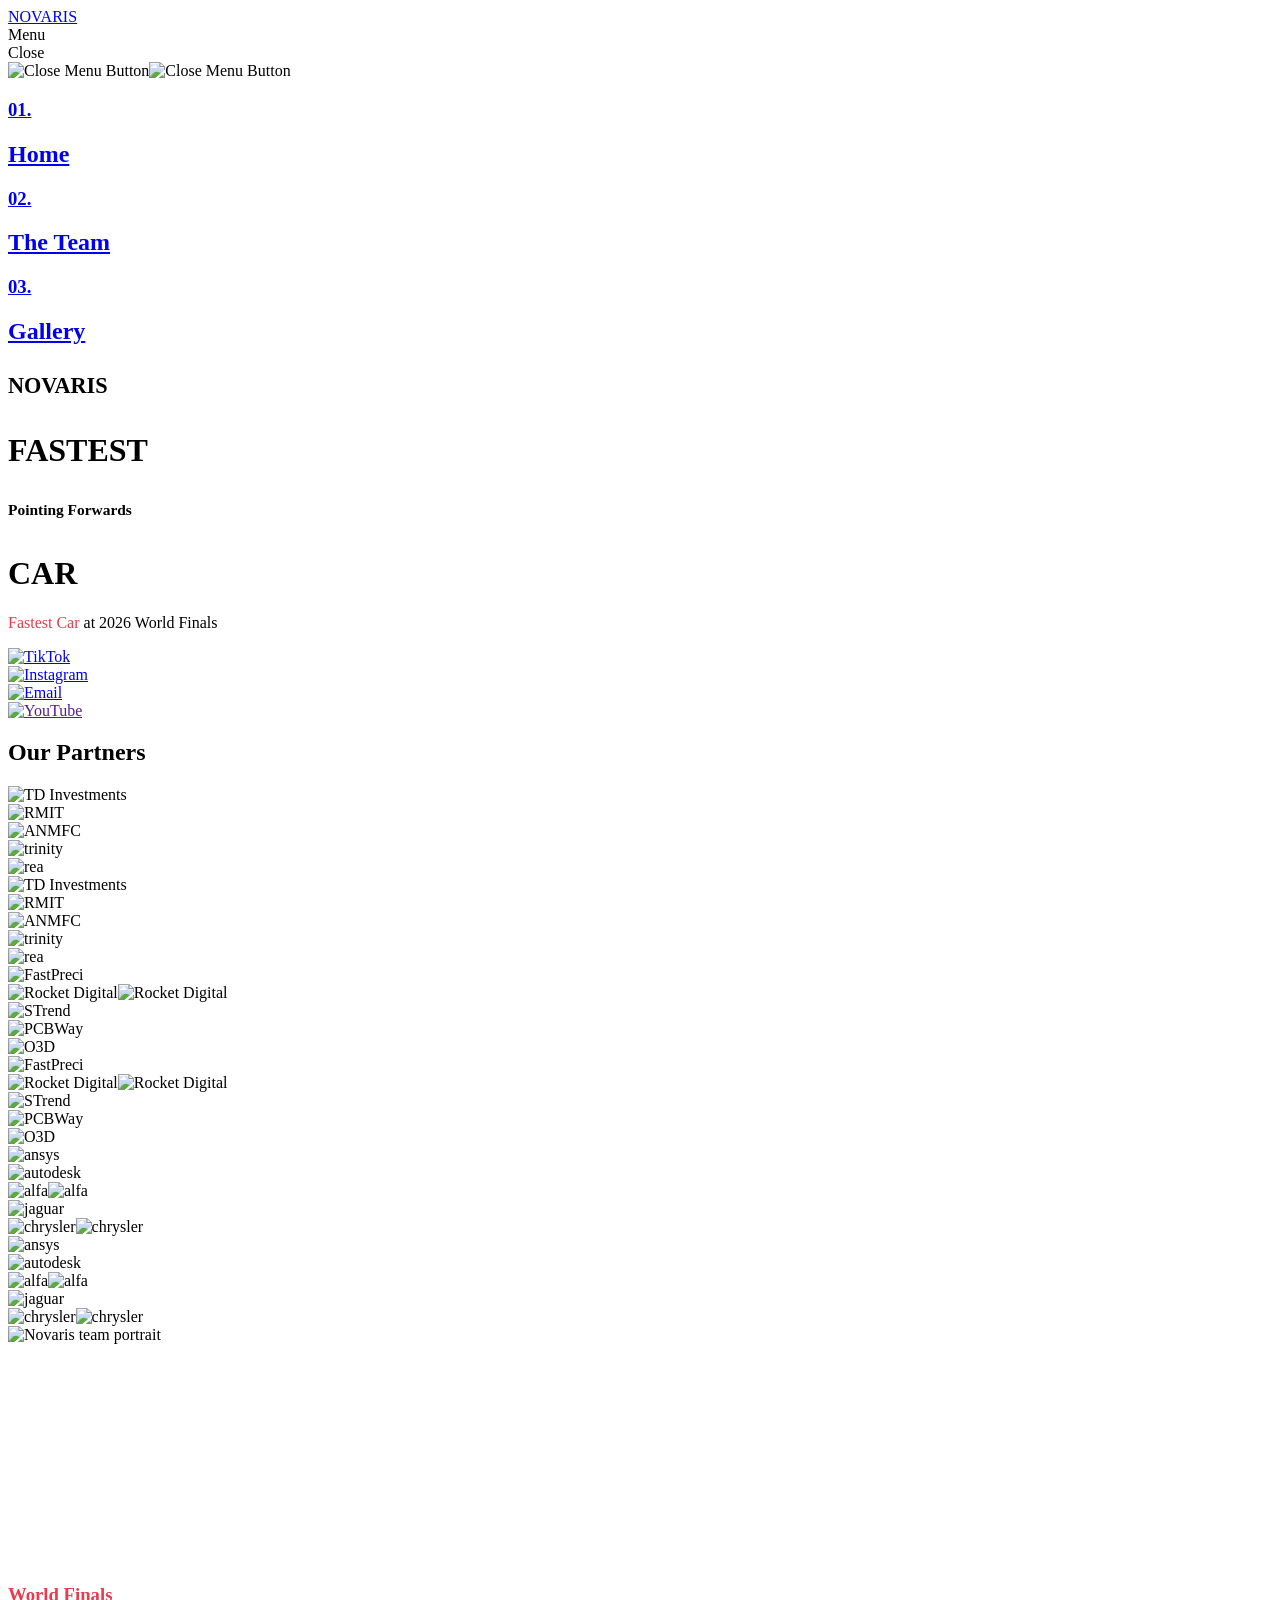
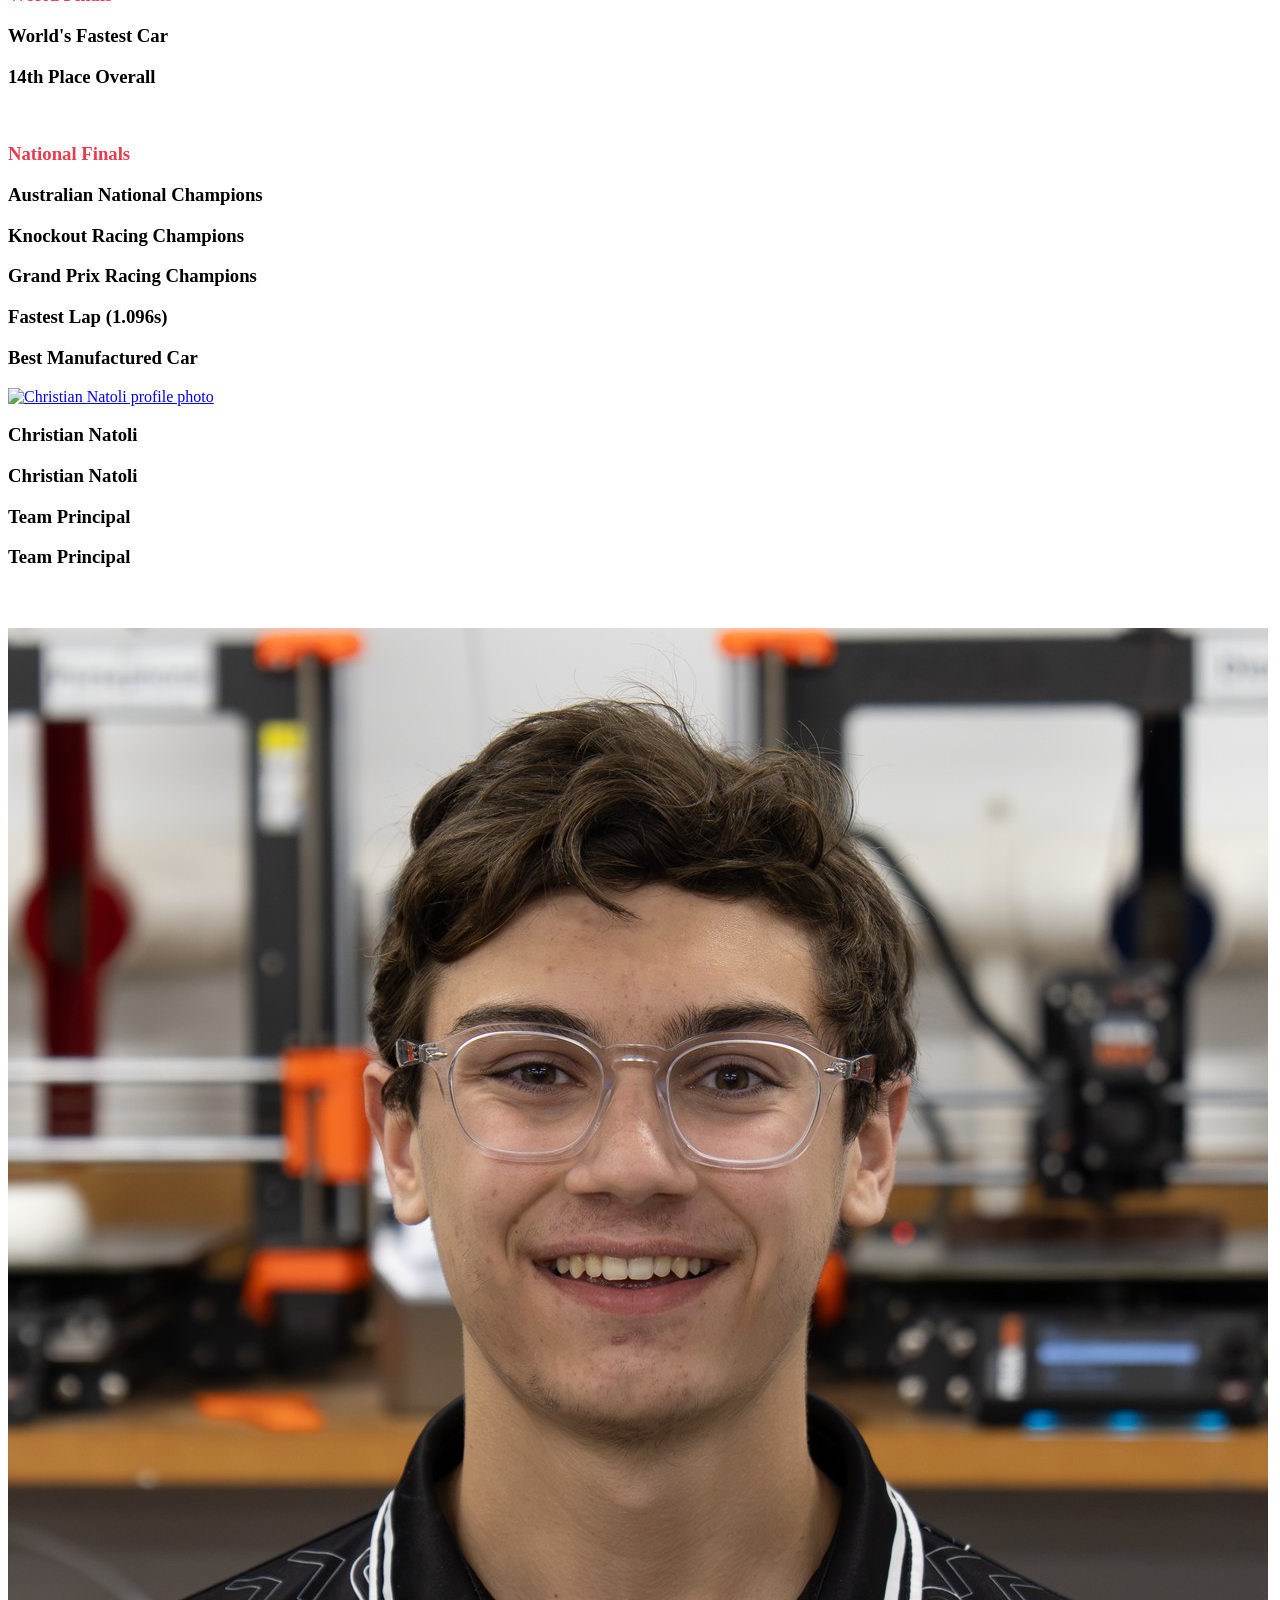
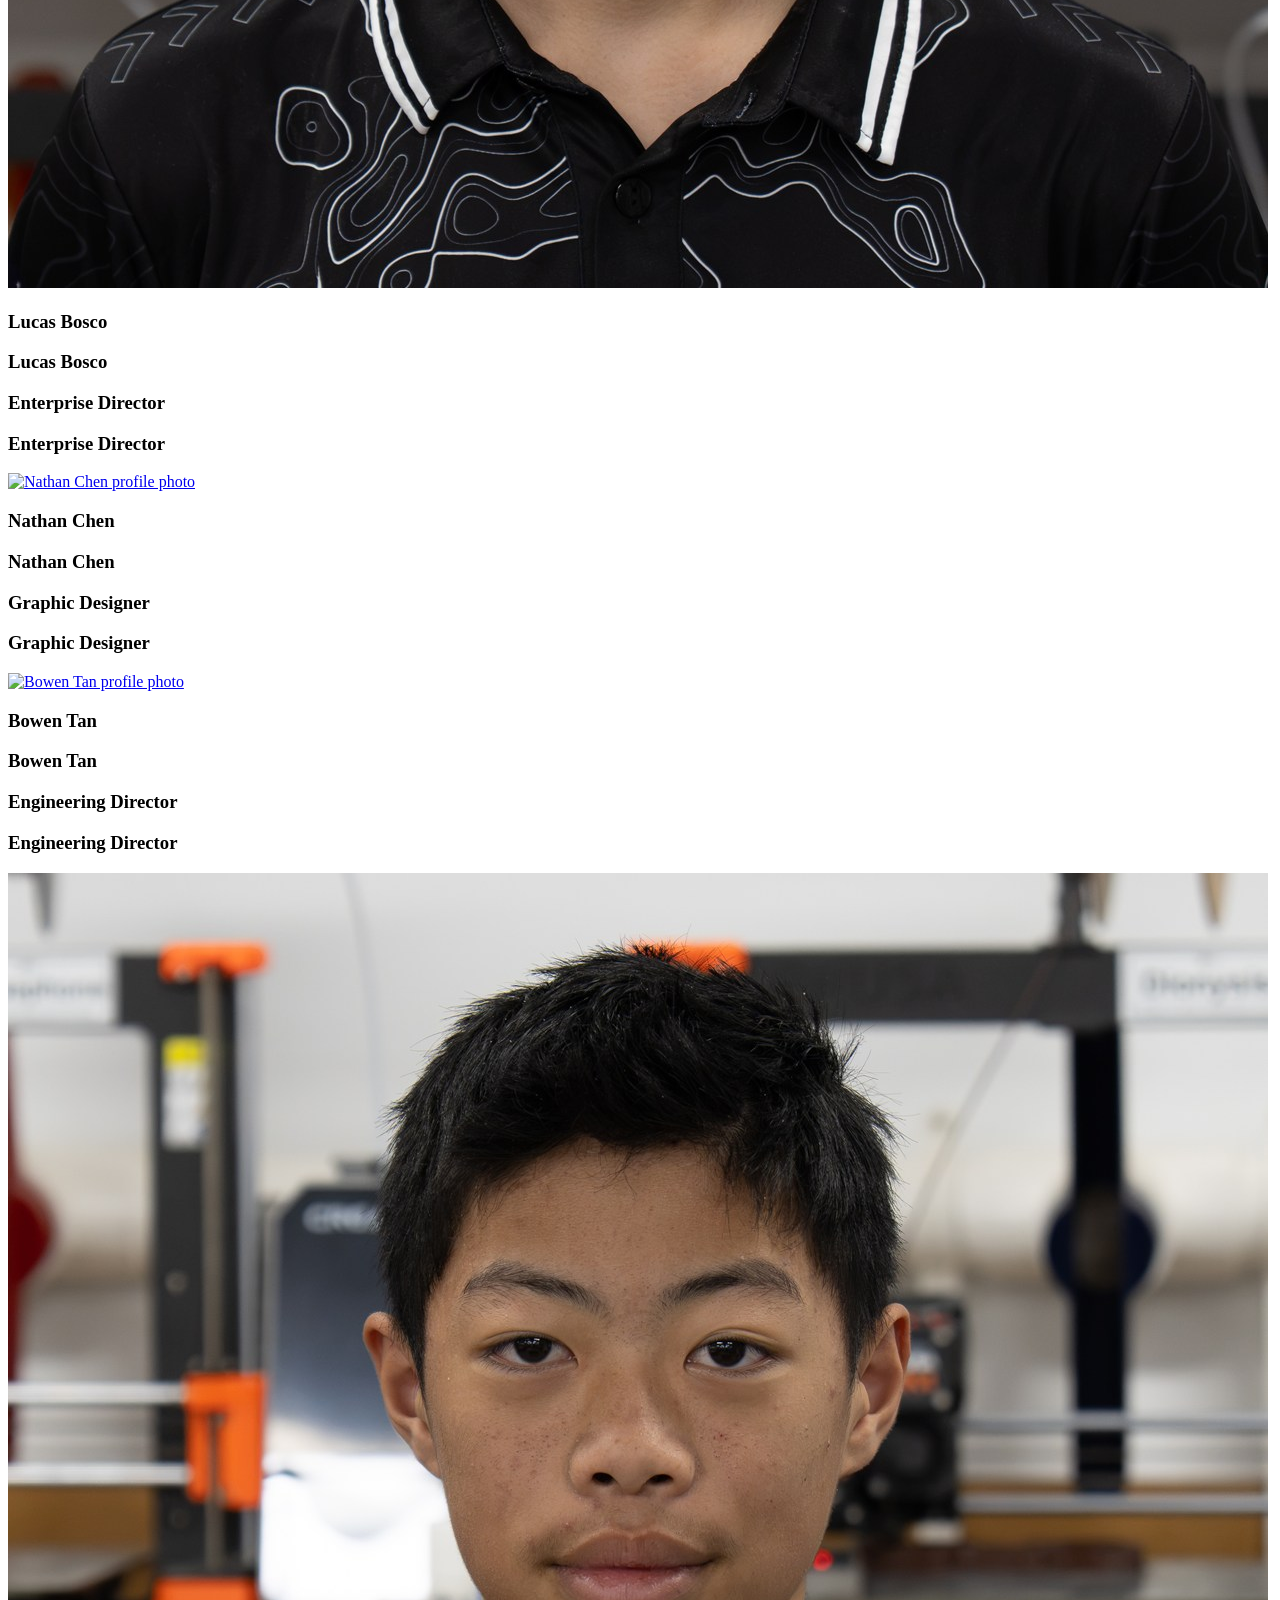
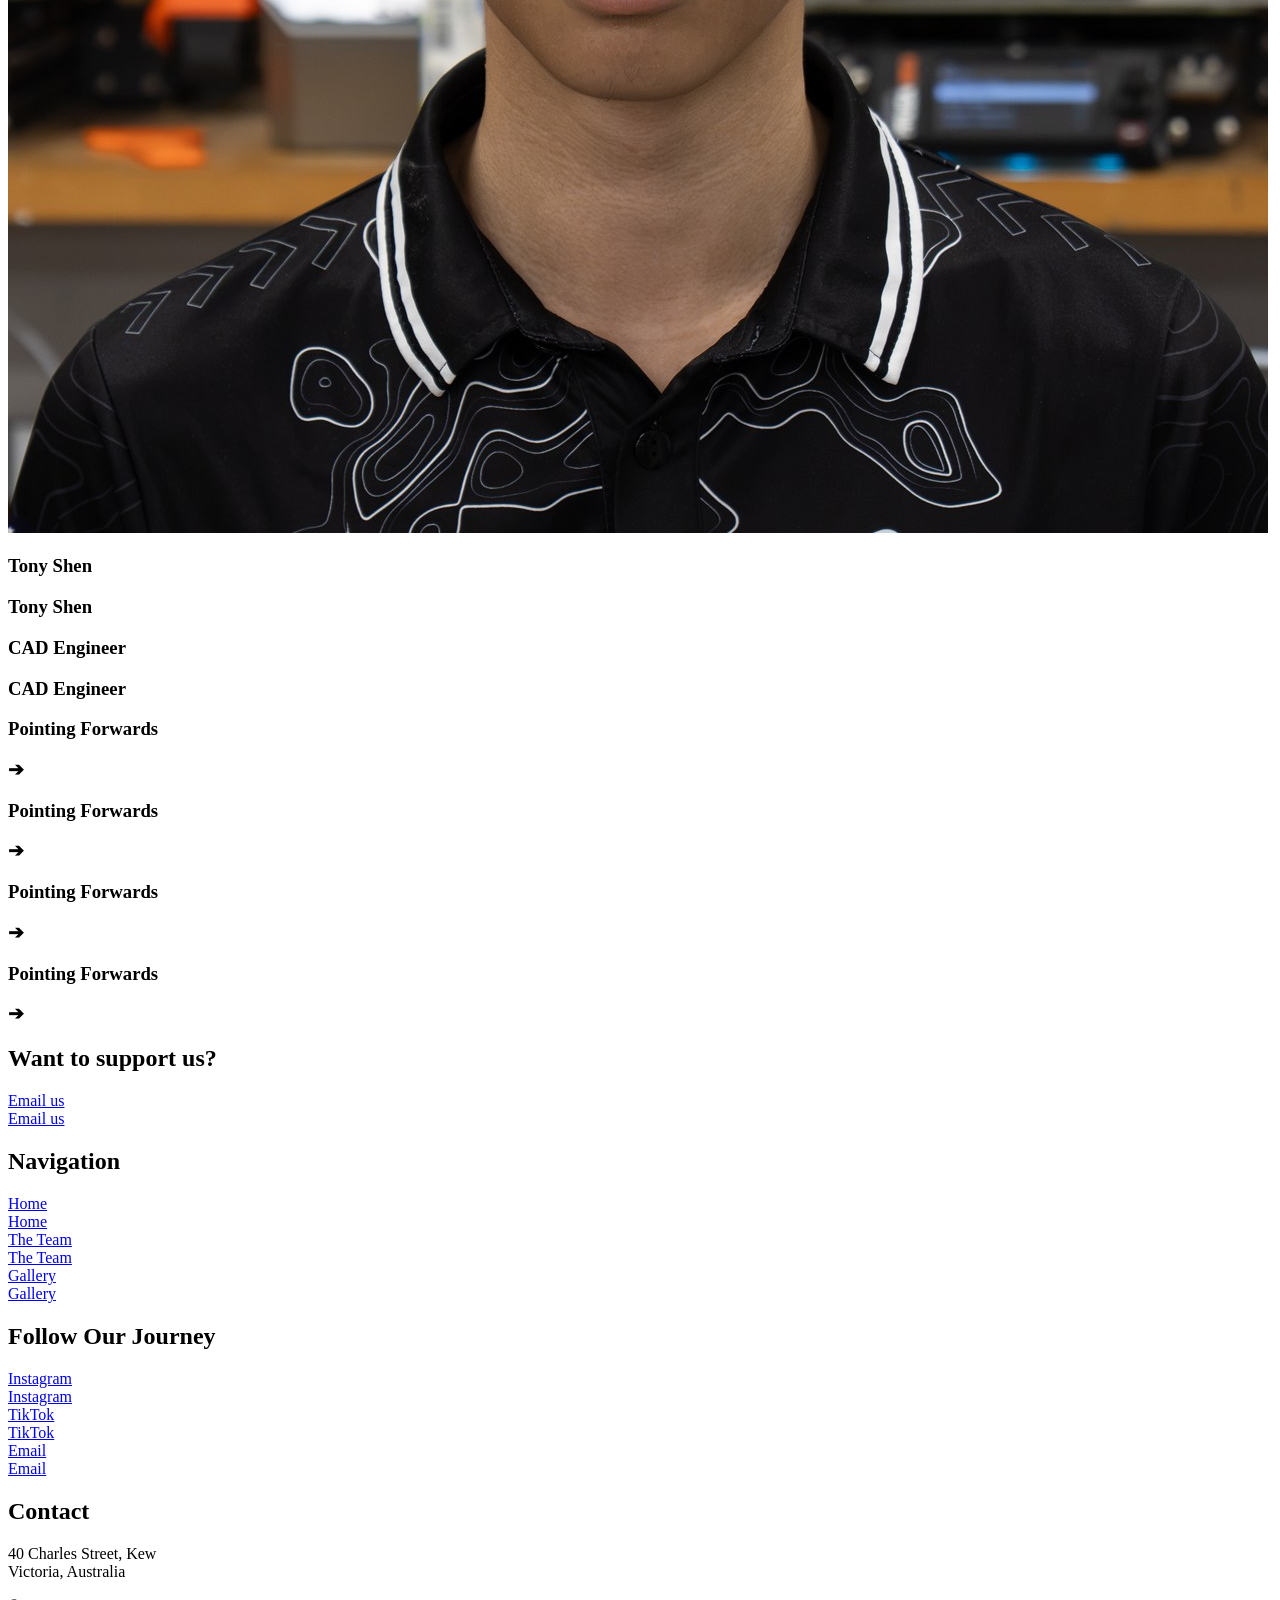
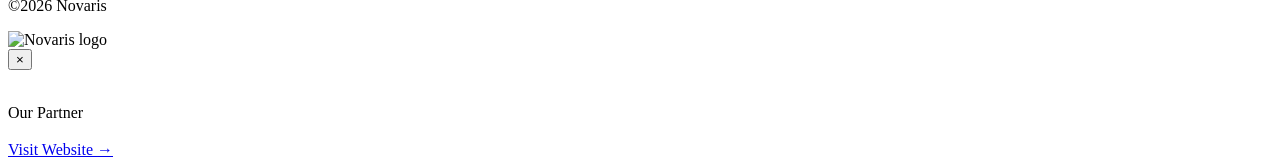
==== commit 7d6cf538: "Set Bowen as Engineering Director and place him before Tony" ====
--- a/index.html
+++ b/index.html
@@ -534,6 +534,38 @@
                     <div class="w-dyn-list">
                         <div role="list" class="w-dyn-items">
                             <div role="listitem" class="collection-item w-dyn-item">
+                                <div class="project-content"><a href="members/bowen"
+                                        class="project-wrapper-link w-inline-block"><img decoding="async" loading="lazy"
+                                            src="images/bowen.webp" alt="Bowen Tan profile photo" class="project-photo _01" />
+                                        <div class="left-part"></div>
+                                        <div class="right-part"></div>
+                                        <div class="top-part"></div>
+                                        <div class="bottom-part"></div>
+                                    </a>
+                                    <div class="margin-20px make-0px">
+                                        <div class="project-flex">
+                                            <div class="flex-pixel">
+                                                <h3 class="project-small-title bigger">Bowen Tan</h3>
+                                                <h3 class="project-small-title bigger">Bowen Tan</h3>
+                                            </div>
+                                            <div class="flex-pixel _2">
+                                                <h3 class="project-small-title lighter">Engineering Director</h3>
+                                                <h3 class="project-small-title lighter">Engineering Director</h3>
+                                            </div>
+                                        </div>
+                                    </div>
+                                </div>
+                            </div>
+                        </div>
+                    </div>
+                </div>
+            </div>
+            <div class="page-divider"></div>
+            <div class="work-grid">
+                <div id="w-node-ad9f63c5-98a6-f43b-9ba6-f9ac74b0ff81-93f1f32a">
+                    <div class="w-dyn-list">
+                        <div role="list" class="w-dyn-items">
+                            <div role="listitem" class="collection-item w-dyn-item">
                                 <div class="project-content"><a href="members/tony"
                                         class="project-wrapper-link w-inline-block"><img decoding="async" loading="lazy"
                                             src="images/tony.jpg" alt="Tony Shen profile photo" class="project-photo _01" />
@@ -551,38 +583,6 @@
                                             <div class="flex-pixel _2">
                                                 <h3 class="project-small-title lighter">CAD Engineer</h3>
                                                 <h3 class="project-small-title lighter">CAD Engineer</h3>
-                                            </div>
-                                        </div>
-                                    </div>
-                                </div>
-                            </div>
-                        </div>
-                    </div>
-                </div>
-            </div>
-            <div class="page-divider"></div>
-            <div class="work-grid">
-                <div id="w-node-ad9f63c5-98a6-f43b-9ba6-f9ac74b0ff81-93f1f32a">
-                    <div class="w-dyn-list">
-                        <div role="list" class="w-dyn-items">
-                            <div role="listitem" class="collection-item w-dyn-item">
-                                <div class="project-content"><a href="members/bowen"
-                                        class="project-wrapper-link w-inline-block"><img decoding="async" loading="lazy"
-                                            src="images/bowen.webp" alt="Bowen Tan profile photo" class="project-photo _01" />
-                                        <div class="left-part"></div>
-                                        <div class="right-part"></div>
-                                        <div class="top-part"></div>
-                                        <div class="bottom-part"></div>
-                                    </a>
-                                    <div class="margin-20px make-0px">
-                                        <div class="project-flex">
-                                            <div class="flex-pixel">
-                                                <h3 class="project-small-title bigger">Bowen Tan</h3>
-                                                <h3 class="project-small-title bigger">Bowen Tan</h3>
-                                            </div>
-                                            <div class="flex-pixel _2">
-                                                <h3 class="project-small-title lighter">Lead Engineer</h3>
-                                                <h3 class="project-small-title lighter">Lead Engineer</h3>
                                             </div>
                                         </div>
                                     </div>
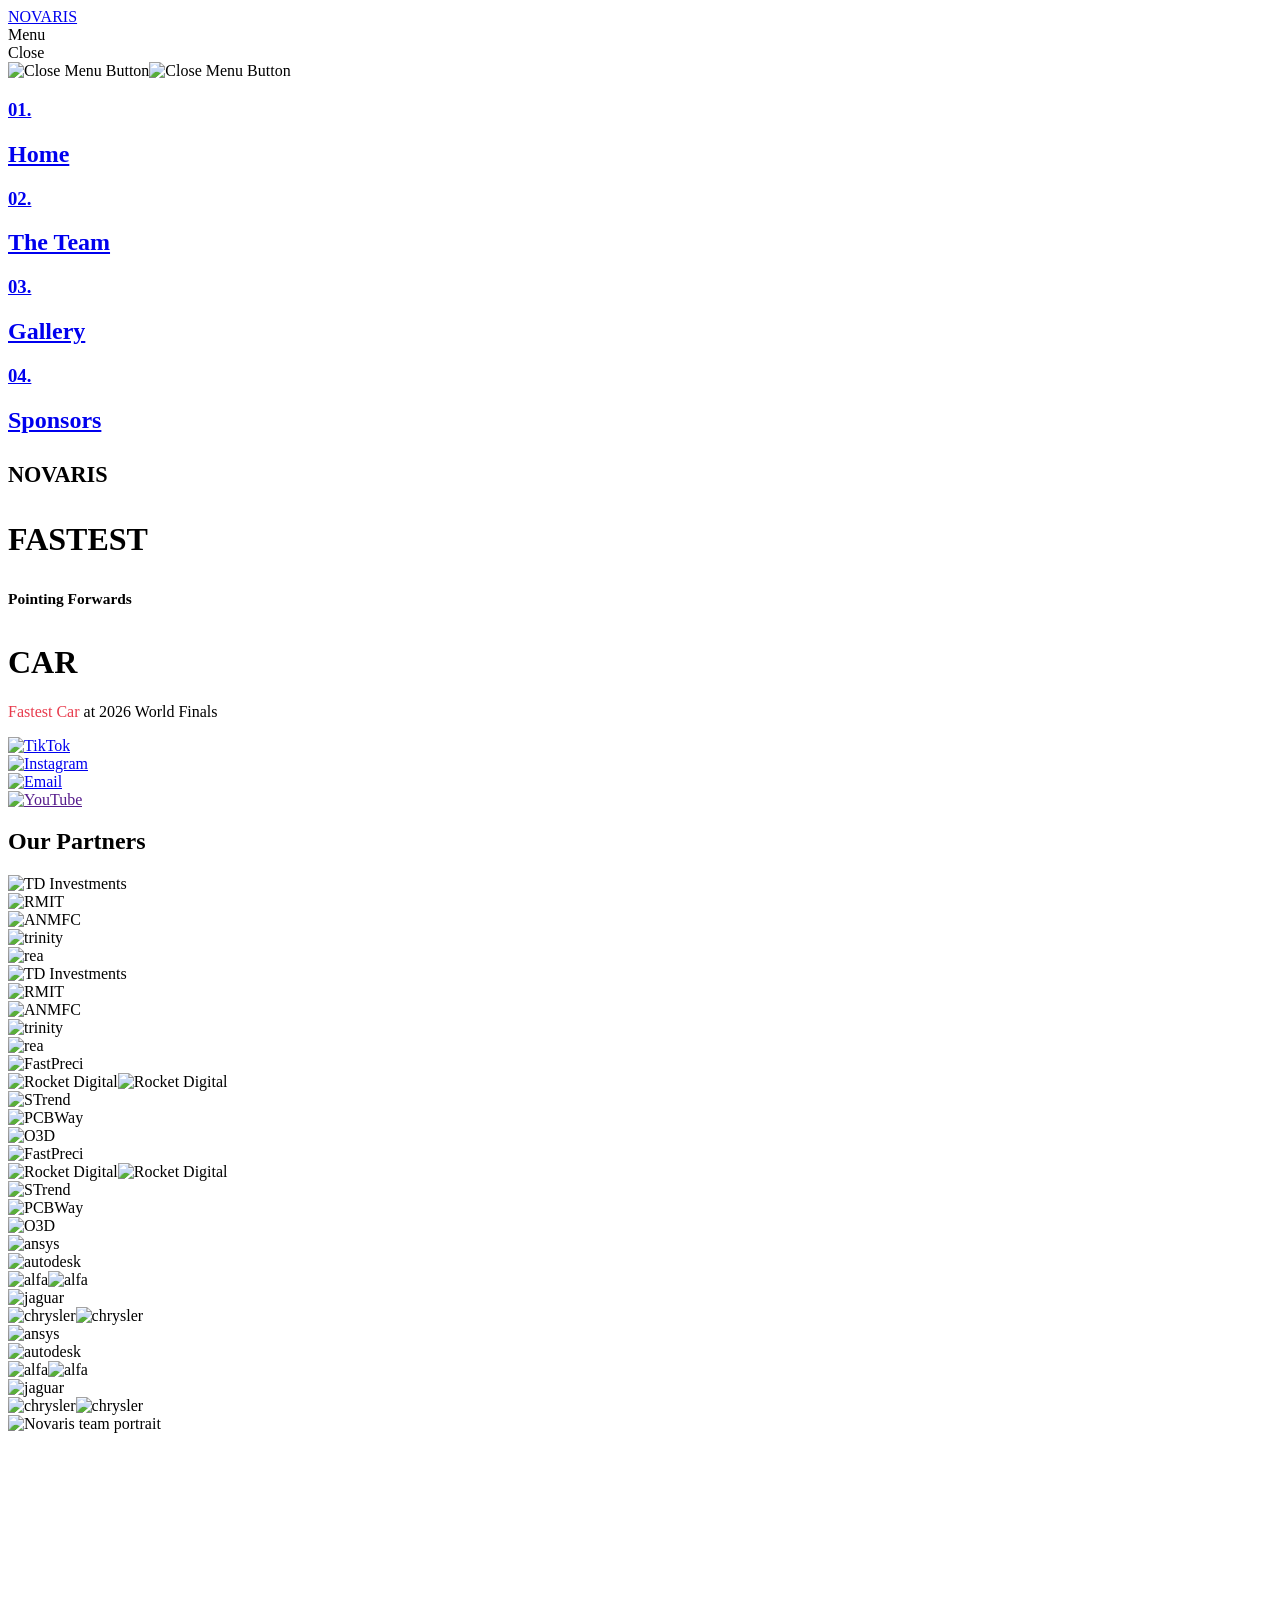
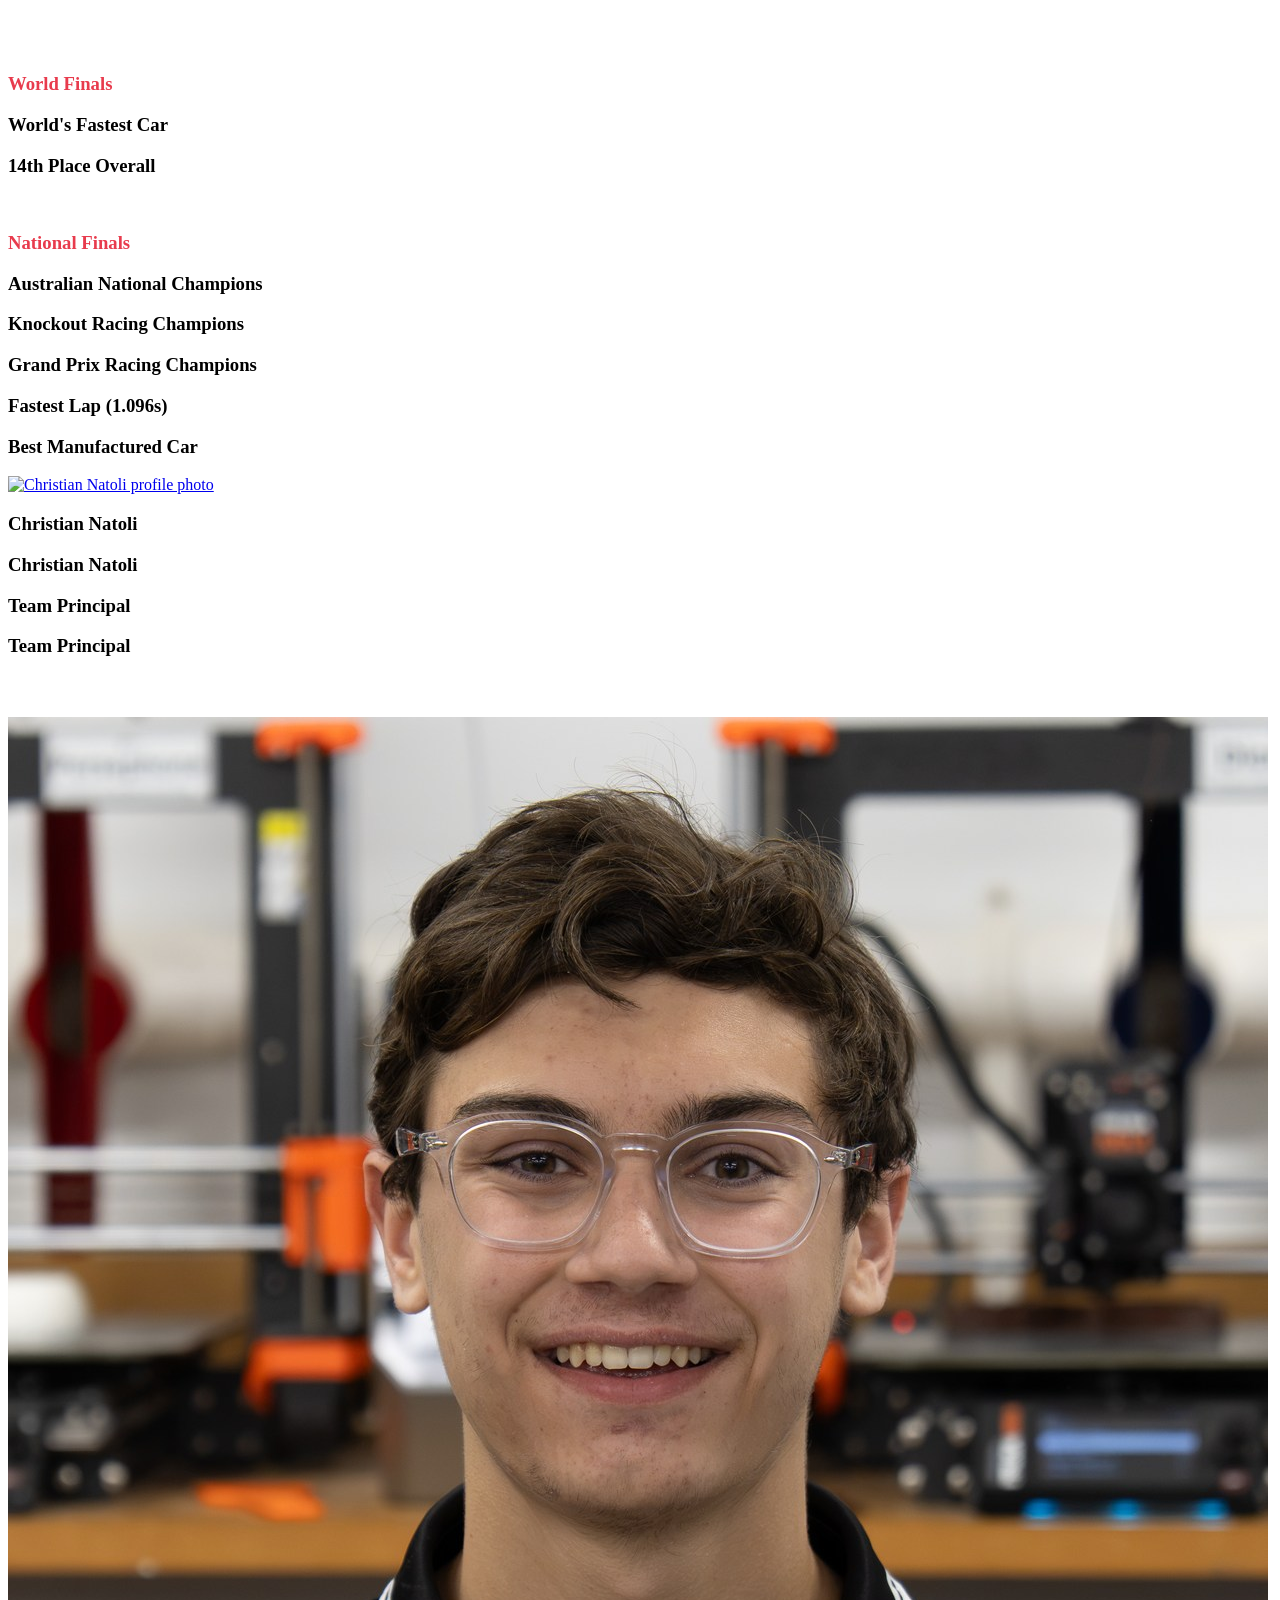
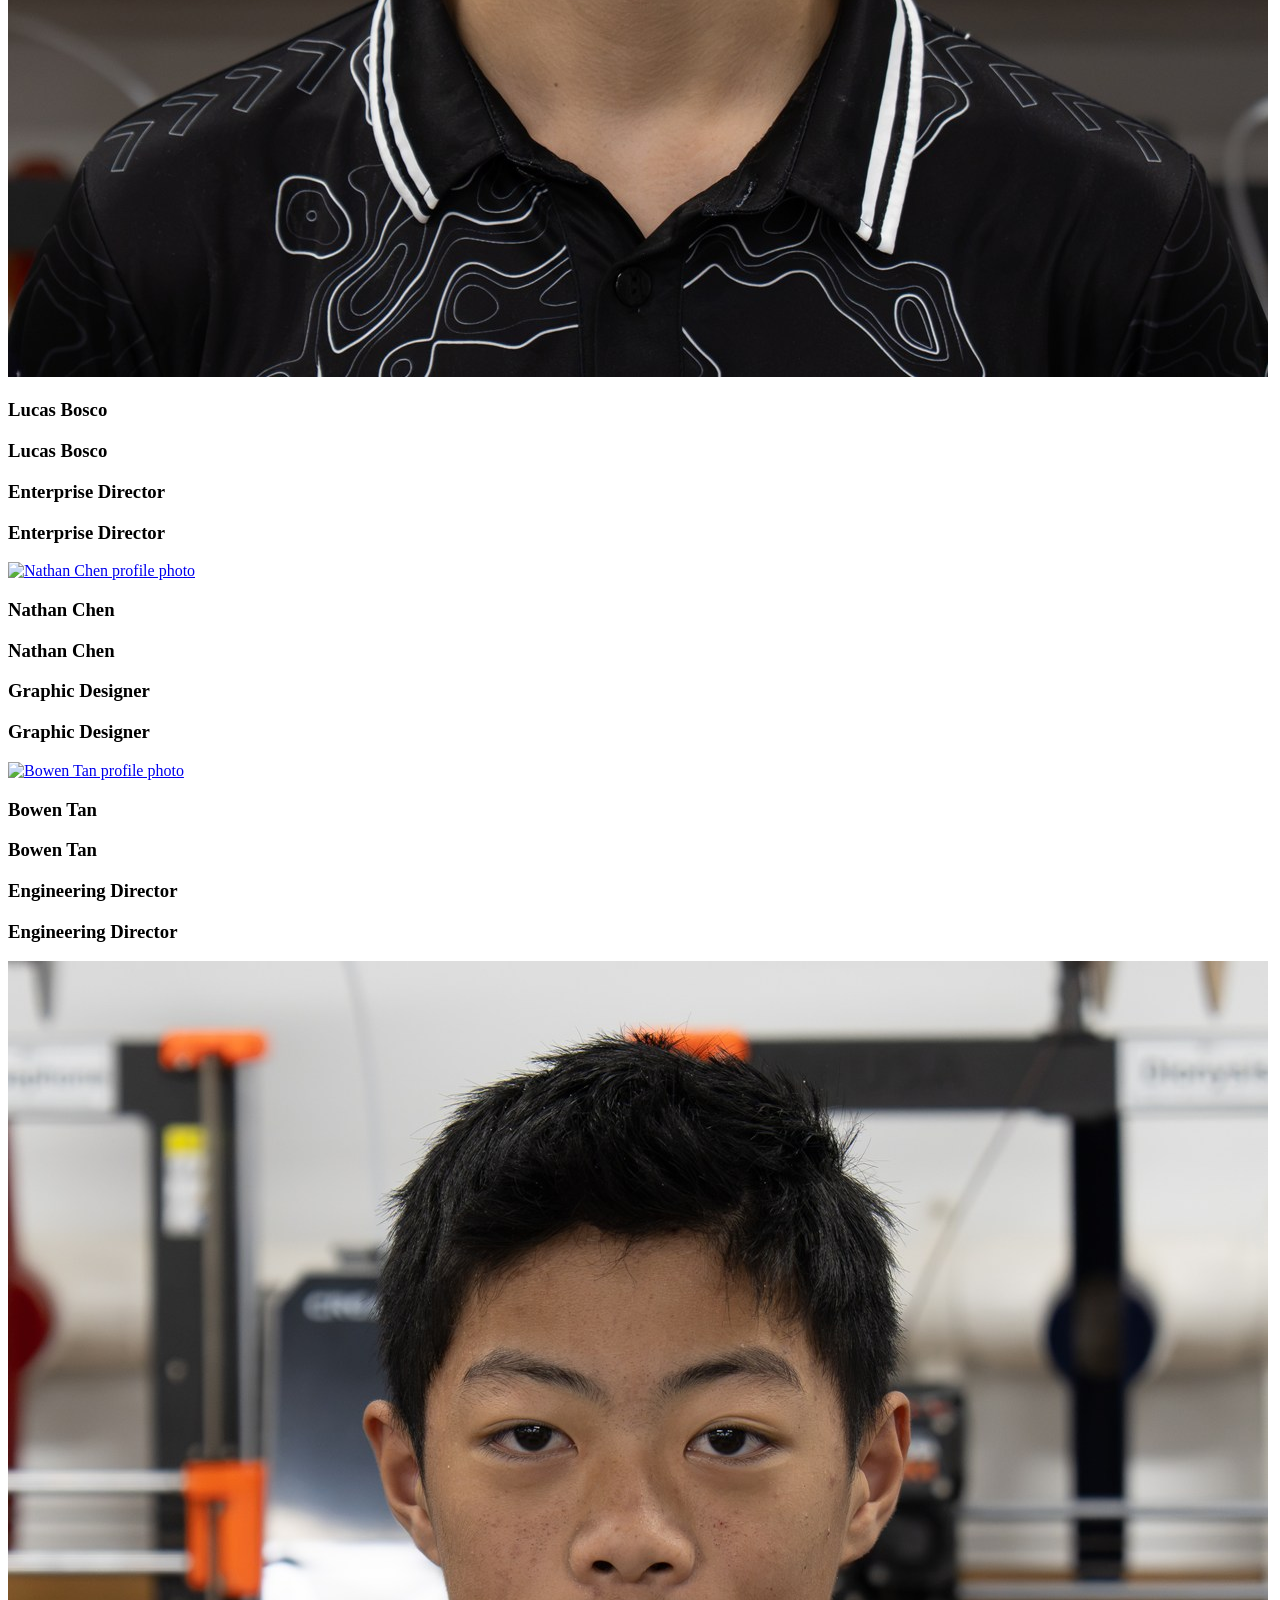
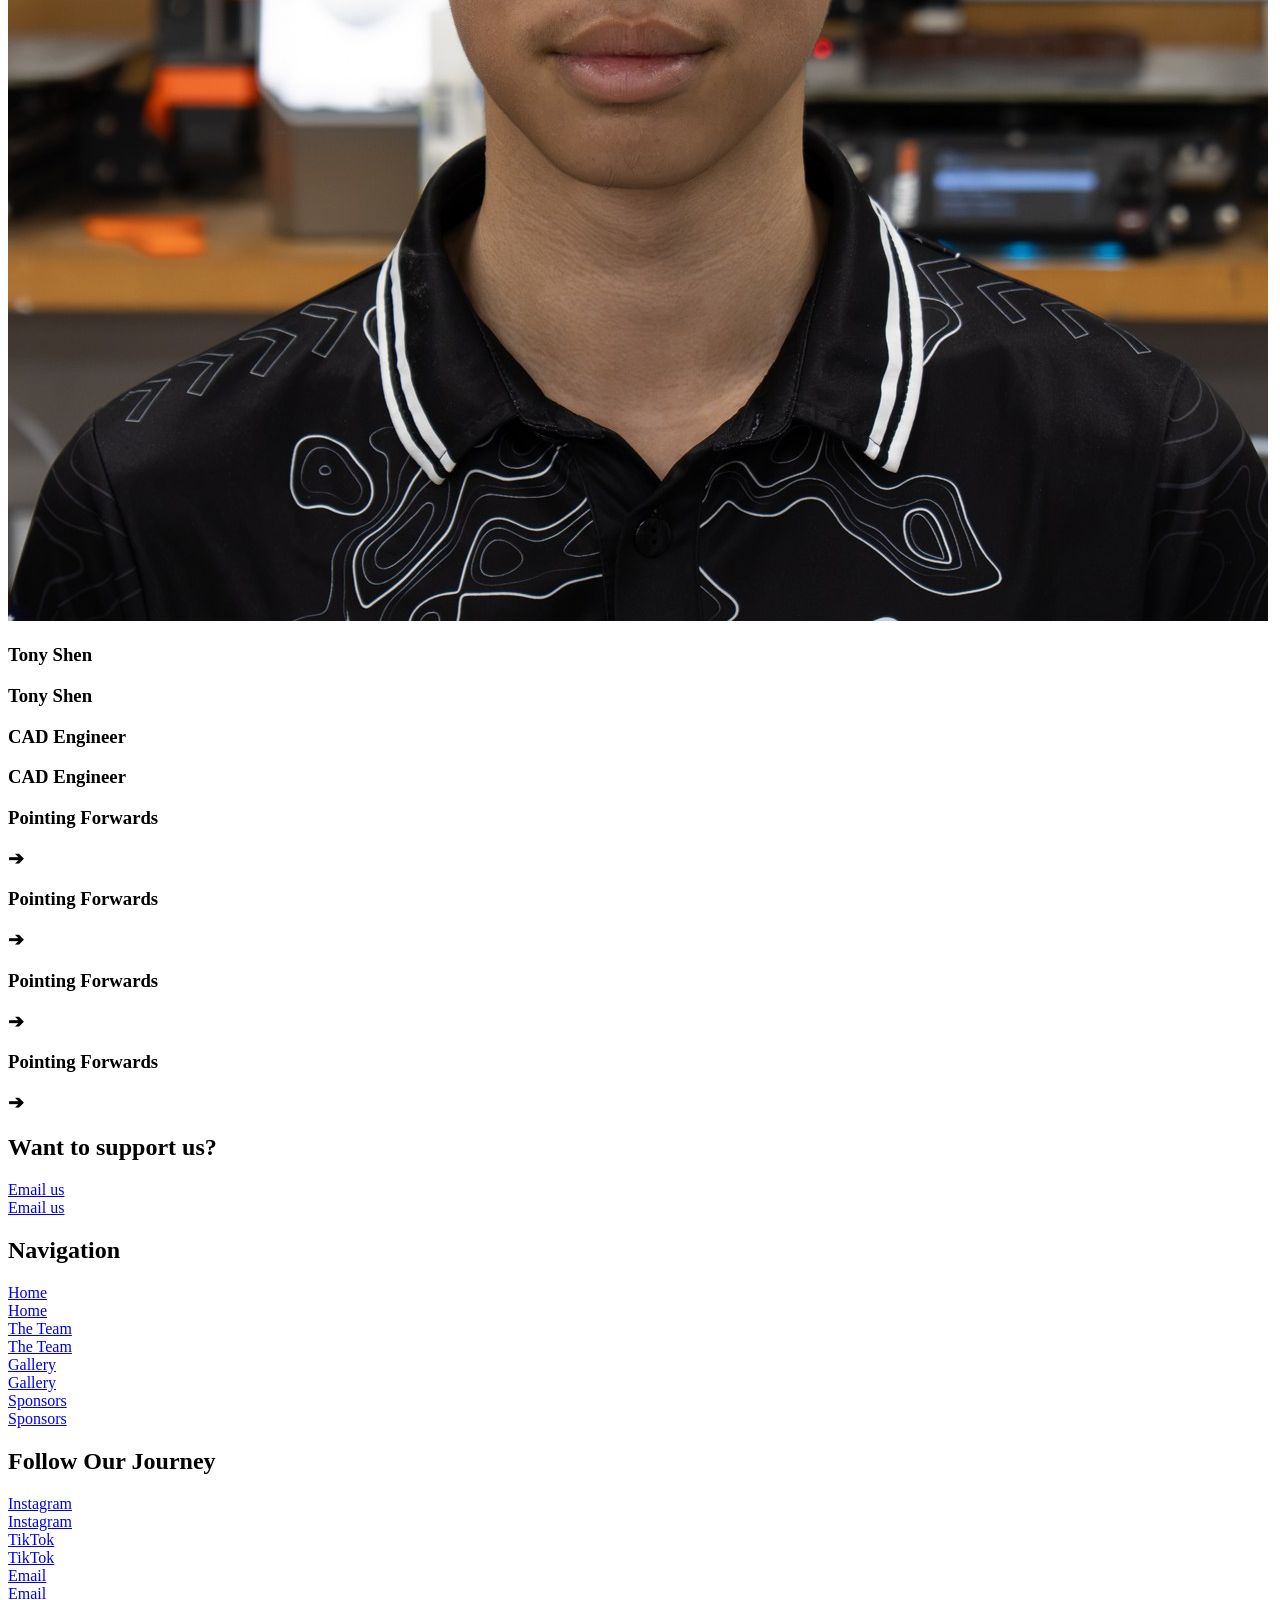
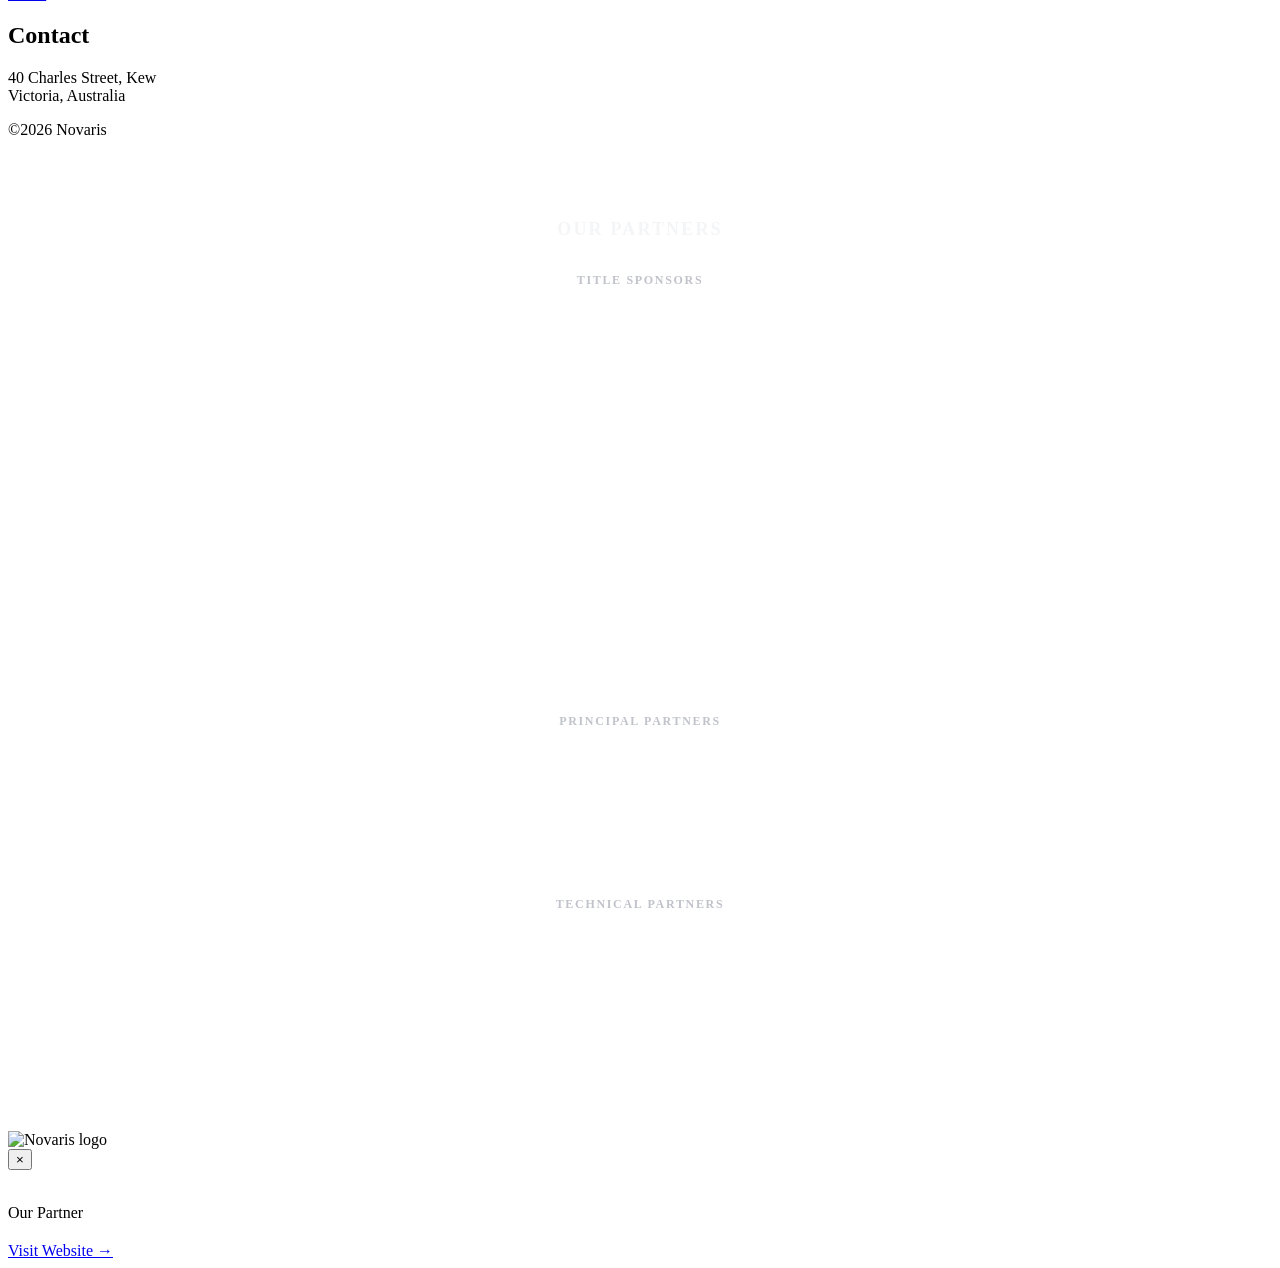
==== commit 44c77674: "Add Sponsors page and improve site scrolling and footer" ====
--- a/index.html
+++ b/index.html
@@ -29,6 +29,7 @@
     <link rel="preload" as="image" href="images/author.webp" />
 
     <link href="css/loire-template.webflow.shared.b7843be11.css" rel="stylesheet" type="text/css" />
+    <link rel="stylesheet" href="css/footer-partners.css" />
 
     <style>
         @media (min-width: 992px) {
@@ -138,6 +139,12 @@
                             <h2 class="navigation-text _03">Gallery</h2>
                             <div class="line-below"></div>
                         </div>
+                    </a><a href="sponsors" class="navigation-main fourth w-inline-block">
+                        <h3 class="number-text _03">04.</h3>
+                        <div class="nav-overflow">
+                            <h2 class="navigation-text _03">Sponsors</h2>
+                            <div class="line-below"></div>
+                        </div>
                     </a></div>
             </div>
         </div>
@@ -616,14 +623,14 @@
             </div>
         </div>
     </section>
-    <div data-w-id="430377ad-3499-b0a3-857b-a4511ae5d3e9" class="footer-main">
+    <div class="footer-main">
         <div class="container">
             <div>
                 <div class="grid-2-columns for-footer">
                     <div class="flex">
                         <h2 id="w-node-_430377ad-3499-b0a3-857b-a4511ae5d3ee-1ae5d3e9" class="page-title flex second">
                             Want to support us?</h2>
-                        <div><a href="mailto:tgs.team.novaris@outlook.com"
+                        <div><a href="mailto:partnerships@team-novaris.com"
                                 class="button-with-line invert w-inline-block">
                                 <div class="button-text-wrapper">
                                     <div class="button-text">Email us</div>
@@ -664,6 +671,15 @@
                                         <div class="button-line-first">
                                             <div class="button-line-overlay"></div>
                                         </div>
+                                    </a><a href="sponsors"
+                                        class="button-with-line invert w-inline-block">
+                                        <div class="button-text-wrapper">
+                                            <div class="button-text">Sponsors</div>
+                                            <div class="button-text">Sponsors</div>
+                                        </div>
+                                        <div class="button-line-first">
+                                            <div class="button-line-overlay"></div>
+                                        </div>
                                     </a></div>
                             </div>
                         </div>
@@ -689,7 +705,7 @@
                                         <div class="button-line-overlay"></div>
                                     </div>
                                 </a>
-                                <a href="mailto:tgs.team.novaris@outlook.com" class="button-with-line invert w-inline-block">
+                                <a href="mailto:info@team-novaris.com" class="button-with-line invert w-inline-block">
                                     <div class="button-text-wrapper">
                                         <div class="button-text">Email</div>
                                         <div class="button-text">Email</div>
@@ -725,6 +741,39 @@
                 </div>
             </div>
         </div>
+        <section class="container footer-partners" id="footer-partners" aria-labelledby="footer-partners-title">
+            <h2 id="footer-partners-title">Our Partners</h2>
+            <div class="footer-partner-tier">
+                <h3>Title Sponsors</h3>
+                <ul class="footer-partners-grid footer-partners-grid--title" role="list">
+                    <li><span class="footer-partner-logo"><img src="images/logos/tdinvestments.svg" alt="TD Investments" loading="lazy" decoding="async" /></span></li>
+                    <li><a class="footer-partner-logo" href="https://rmit.edu.au"><img src="images/logos/rmit.svg" alt="RMIT University" loading="lazy" decoding="async" /></a></li>
+                </ul>
+            </div>
+            <div class="footer-partner-tier">
+                <h3>Principal Partners</h3>
+                <ul class="footer-partners-grid footer-partners-grid--principal" role="list">
+                    <li><a class="footer-partner-logo" href="https://anmfc.com"><img src="images/logos/anmfc.svg" alt="ANMFC" loading="lazy" decoding="async" /></a></li>
+                    <li><a class="footer-partner-logo" href="https://trinity.vic.edu.au"><img src="images/logos/trinity.svg" alt="Trinity Grammar" loading="lazy" decoding="async" /></a></li>
+                    <li><a class="footer-partner-logo" href="https://rea.org.au"><img src="images/logos/rea.svg" alt="REA Foundation" loading="lazy" decoding="async" /></a></li>
+                    <li><a class="footer-partner-logo" href="https://www.s-trend.com.au"><img src="images/logos/strend.svg" alt="S-Trend" loading="lazy" decoding="async" /></a></li>
+                    <li><a class="footer-partner-logo" href="https://alfaromeo.com.au"><img class="footer-partner-monochrome" src="images/logos/alfaromeowhite.svg" alt="Alfa Romeo" loading="lazy" decoding="async" /><img class="footer-partner-colour" src="images/logos/alfaromeo.svg" alt="" aria-hidden="true" loading="lazy" decoding="async" /></a></li>
+                    <li><a class="footer-partner-logo" href="https://jaguar.com"><img src="images/logos/jaguar.svg" alt="Jaguar" loading="lazy" decoding="async" /></a></li>
+                    <li><a class="footer-partner-logo" href="https://chrysler.com.au"><img class="footer-partner-monochrome" src="images/logos/chryslerwhite.svg" alt="Chrysler" loading="lazy" decoding="async" /><img class="footer-partner-colour" src="images/logos/chrysler.svg" alt="" aria-hidden="true" loading="lazy" decoding="async" /></a></li>
+                </ul>
+            </div>
+            <div class="footer-partner-tier">
+                <h3>Technical Partners</h3>
+                <ul class="footer-partners-grid footer-partners-grid--technical" role="list">
+                    <li><a class="footer-partner-logo" href="https://www.fastpreci.com"><img src="images/logos/fastpreci.svg" alt="FastPreci" loading="lazy" decoding="async" /></a></li>
+                    <li><a class="footer-partner-logo" href="https://rocketdigital.com.au"><img class="footer-partner-monochrome" src="images/logos/rocketdigitalwhite.svg" alt="Rocket Digital" loading="lazy" decoding="async" /><img class="footer-partner-colour" src="images/logos/rocketdigital.svg" alt="" aria-hidden="true" loading="lazy" decoding="async" /></a></li>
+                    <li><a class="footer-partner-logo" href="https://www.pcbway.com"><img src="images/logos/pcbway.svg" alt="PCBWay" loading="lazy" decoding="async" /></a></li>
+                    <li><a class="footer-partner-logo" href="https://objective3d.com.au"><img src="images/logos/o3d.svg" alt="Objective3D" loading="lazy" decoding="async" /></a></li>
+                    <li><a class="footer-partner-logo" href="https://ansys.synopsys.com"><img src="images/logos/ansys.svg" alt="Ansys" loading="lazy" decoding="async" /></a></li>
+                    <li><a class="footer-partner-logo" href="https://autodesk.com"><img src="images/logos/autodesk.svg" alt="Autodesk" loading="lazy" decoding="async" /></a></li>
+                </ul>
+            </div>
+        </section>
         <div class="container">
             <div><img decoding="async" width="256" src="images/novaris_alt.svg" alt="Novaris logo" loading="lazy" class="happy-face" /></div>
         </div>
@@ -934,6 +983,7 @@
     <script src="js/webflow.schunk.e0c428ff9737f919.js" type="text/javascript"></script>
     <script src="js/webflow.schunk.8db72f311fe208e7.js" type="text/javascript"></script>
     <script src="js/webflow-script.js" type="text/javascript"></script>
+    <script src="js/smooth-wheel.js" defer></script>
     <script>
         const heroBg = document.querySelector('.hero-bg');
         const bot = document.querySelector('.container-bottom');
@@ -1006,4 +1056,4 @@
     </script>
 
 </body>
-</html>+</html>
--- a/css/footer-partners.css
+++ b/css/footer-partners.css
@@ -0,0 +1,147 @@
+.footer-partners {
+  margin-block: clamp(2.75rem, 6vw, 5.5rem);
+  scroll-margin-top: 5rem;
+}
+
+.footer-partners h2 {
+  margin: 0 0 1.75rem;
+  color: #f4f5f7;
+  font-size: 1.125rem;
+  font-weight: 600;
+  line-height: 1.5;
+  letter-spacing: 0.12em;
+  text-align: center;
+  text-transform: uppercase;
+}
+
+.footer-partner-tier + .footer-partner-tier {
+  margin-top: 1.5rem;
+}
+
+.footer-partner-tier :is(h2, h3) {
+  margin: 0 0 0.65rem;
+  color: #c0c3ca;
+  font-size: 0.75rem;
+  font-weight: 600;
+  line-height: 1.5;
+  letter-spacing: 0.14em;
+  text-align: center;
+  text-transform: uppercase;
+}
+
+.sponsors-intro {
+  text-align: center;
+}
+
+.sponsors-intro p {
+  max-width: 34rem;
+  margin: 1rem auto 0;
+  font-size: 1rem;
+  line-height: 1.6;
+}
+
+.footer-main.sponsors-page-footer {
+  min-height: auto;
+  gap: clamp(3rem, 7vw, 7rem);
+}
+
+.footer-partners-grid {
+  --partner-columns: 6;
+  --partner-logo-scale: 1;
+  --partner-logo-width: 8rem;
+  --partner-logo-height: clamp(1.65rem, 3.4vw, 2.5rem);
+  display: flex;
+  flex-wrap: wrap;
+  justify-content: center;
+  margin: 0 auto;
+  padding: 0;
+  border-top: 1px solid rgba(255, 255, 255, 0.14);
+  list-style: none;
+}
+
+.footer-partners-grid--title {
+  --partner-logo-scale: 3;
+  display: grid;
+  grid-template-columns: repeat(auto-fit, minmax(min(100%, 26rem), 1fr));
+  max-width: 54rem;
+}
+
+.footer-partners-grid--principal {
+  --partner-columns: 7;
+}
+
+.footer-partners-grid li {
+  flex: 0 0 calc(100% / var(--partner-columns));
+  min-width: 0;
+  border-bottom: 1px solid rgba(255, 255, 255, 0.14);
+}
+
+.footer-partner-logo {
+  display: grid;
+  min-height: calc(clamp(4.5rem, 8vw, 6.25rem) * var(--partner-logo-scale));
+  padding: calc(0.9rem * var(--partner-logo-scale)) 1rem;
+  place-items: center;
+}
+
+.footer-partner-logo img {
+  display: block;
+  grid-area: 1 / 1;
+  width: 100%;
+  max-width: calc(var(--partner-logo-width) * var(--partner-logo-scale));
+  height: calc(var(--partner-logo-height) * var(--partner-logo-scale));
+  object-fit: contain;
+  filter: brightness(0) invert(1);
+  opacity: 0.85;
+}
+
+.footer-partner-logo img.footer-partner-colour {
+  filter: none;
+  opacity: 0;
+}
+
+.footer-partner-logo:is(:hover, :focus-visible) {
+  background: rgba(255, 255, 255, 0.055);
+}
+
+.footer-partner-logo:is(:hover, :focus-visible) img {
+  filter: none;
+  opacity: 1;
+}
+
+.footer-partner-logo:is(:hover, :focus-visible) img.footer-partner-monochrome {
+  opacity: 0;
+}
+
+a.footer-partner-logo:focus-visible {
+  outline: 2px solid #f4f5f7;
+  outline-offset: -2px;
+}
+
+@media (prefers-reduced-motion: no-preference) {
+  .footer-partner-logo img {
+    transition: filter 160ms ease, opacity 160ms ease;
+  }
+}
+
+@media (max-width: 991px) {
+  .footer-partners-grid--principal {
+    --partner-columns: 4;
+  }
+}
+
+@media (max-width: 767px) {
+  .footer-partners-grid:not(.footer-partners-grid--title) {
+    --partner-columns: 3;
+  }
+}
+
+@media (max-width: 479px) {
+  .footer-partners-grid {
+    --partner-logo-width: min(8rem, 26vw);
+    --partner-logo-height: 2rem;
+  }
+
+  .footer-partners-grid:not(.footer-partners-grid--title) {
+    --partner-columns: 2;
+  }
+}
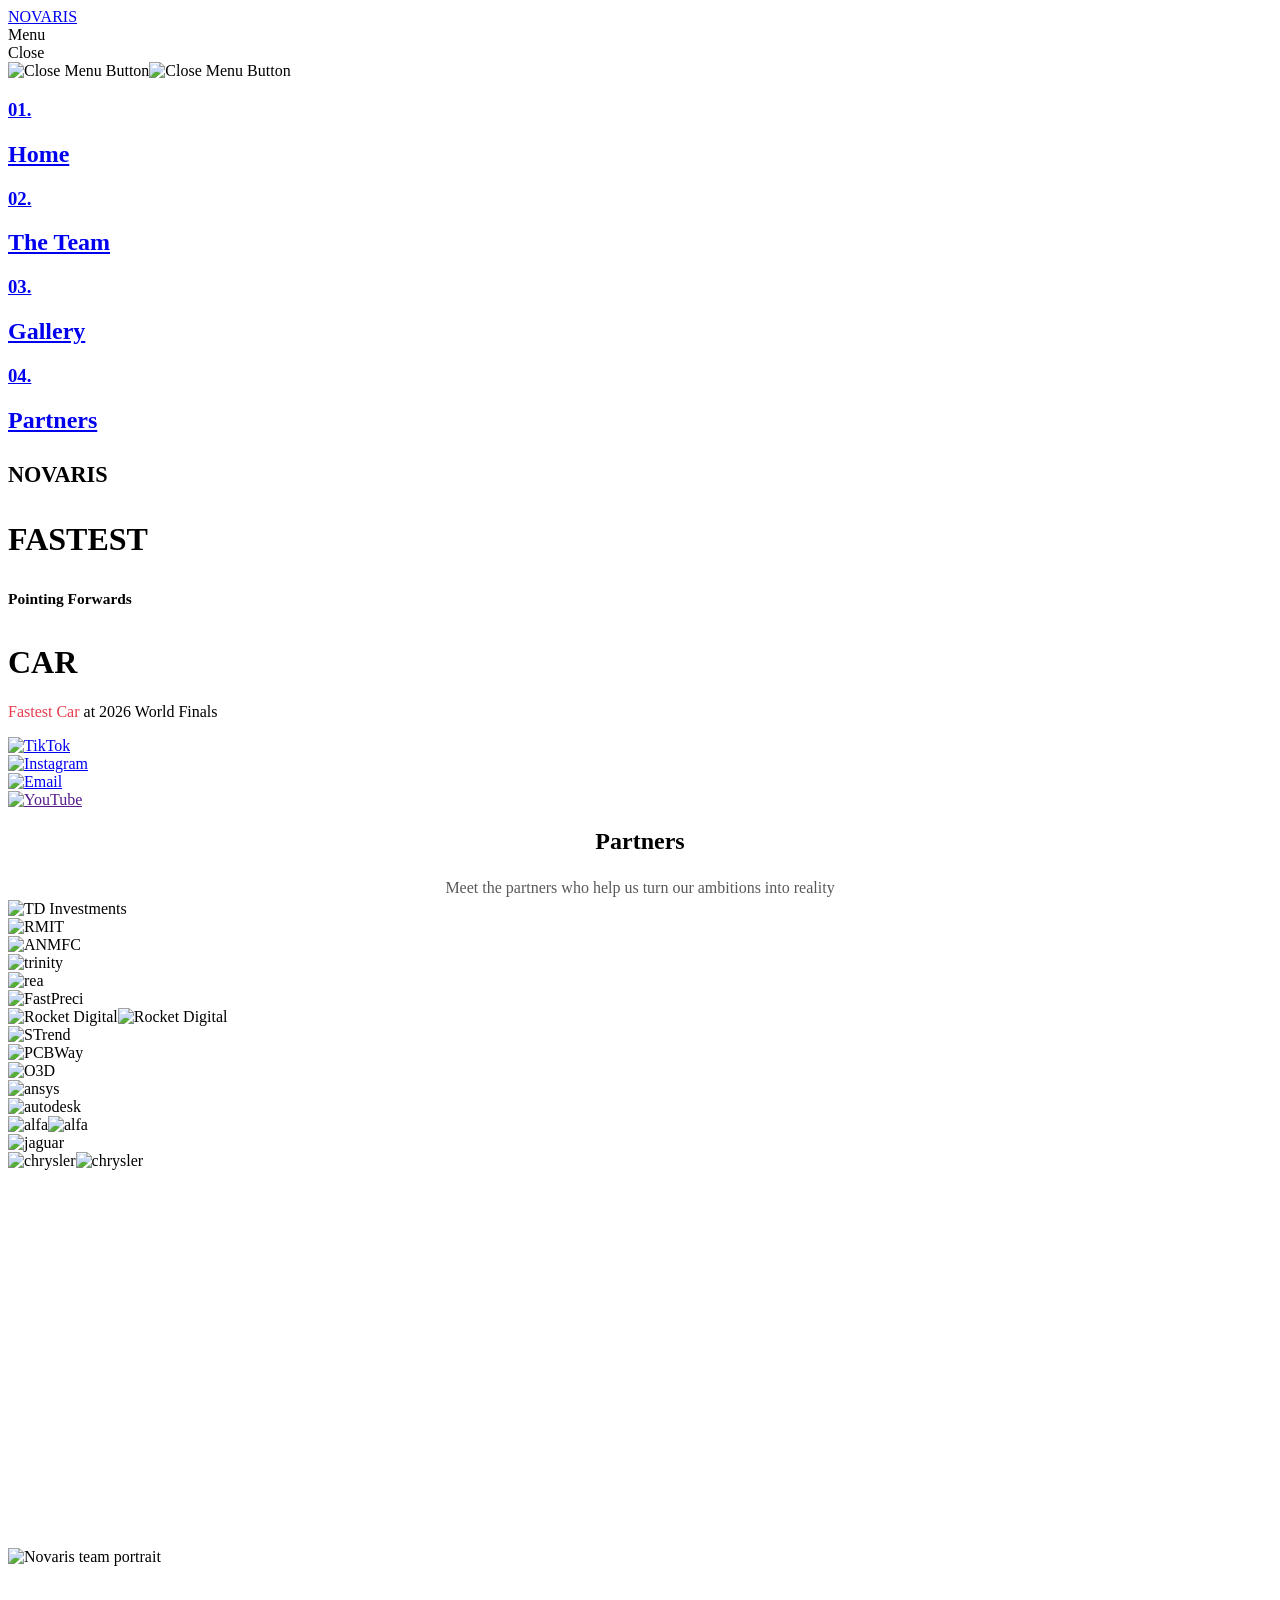
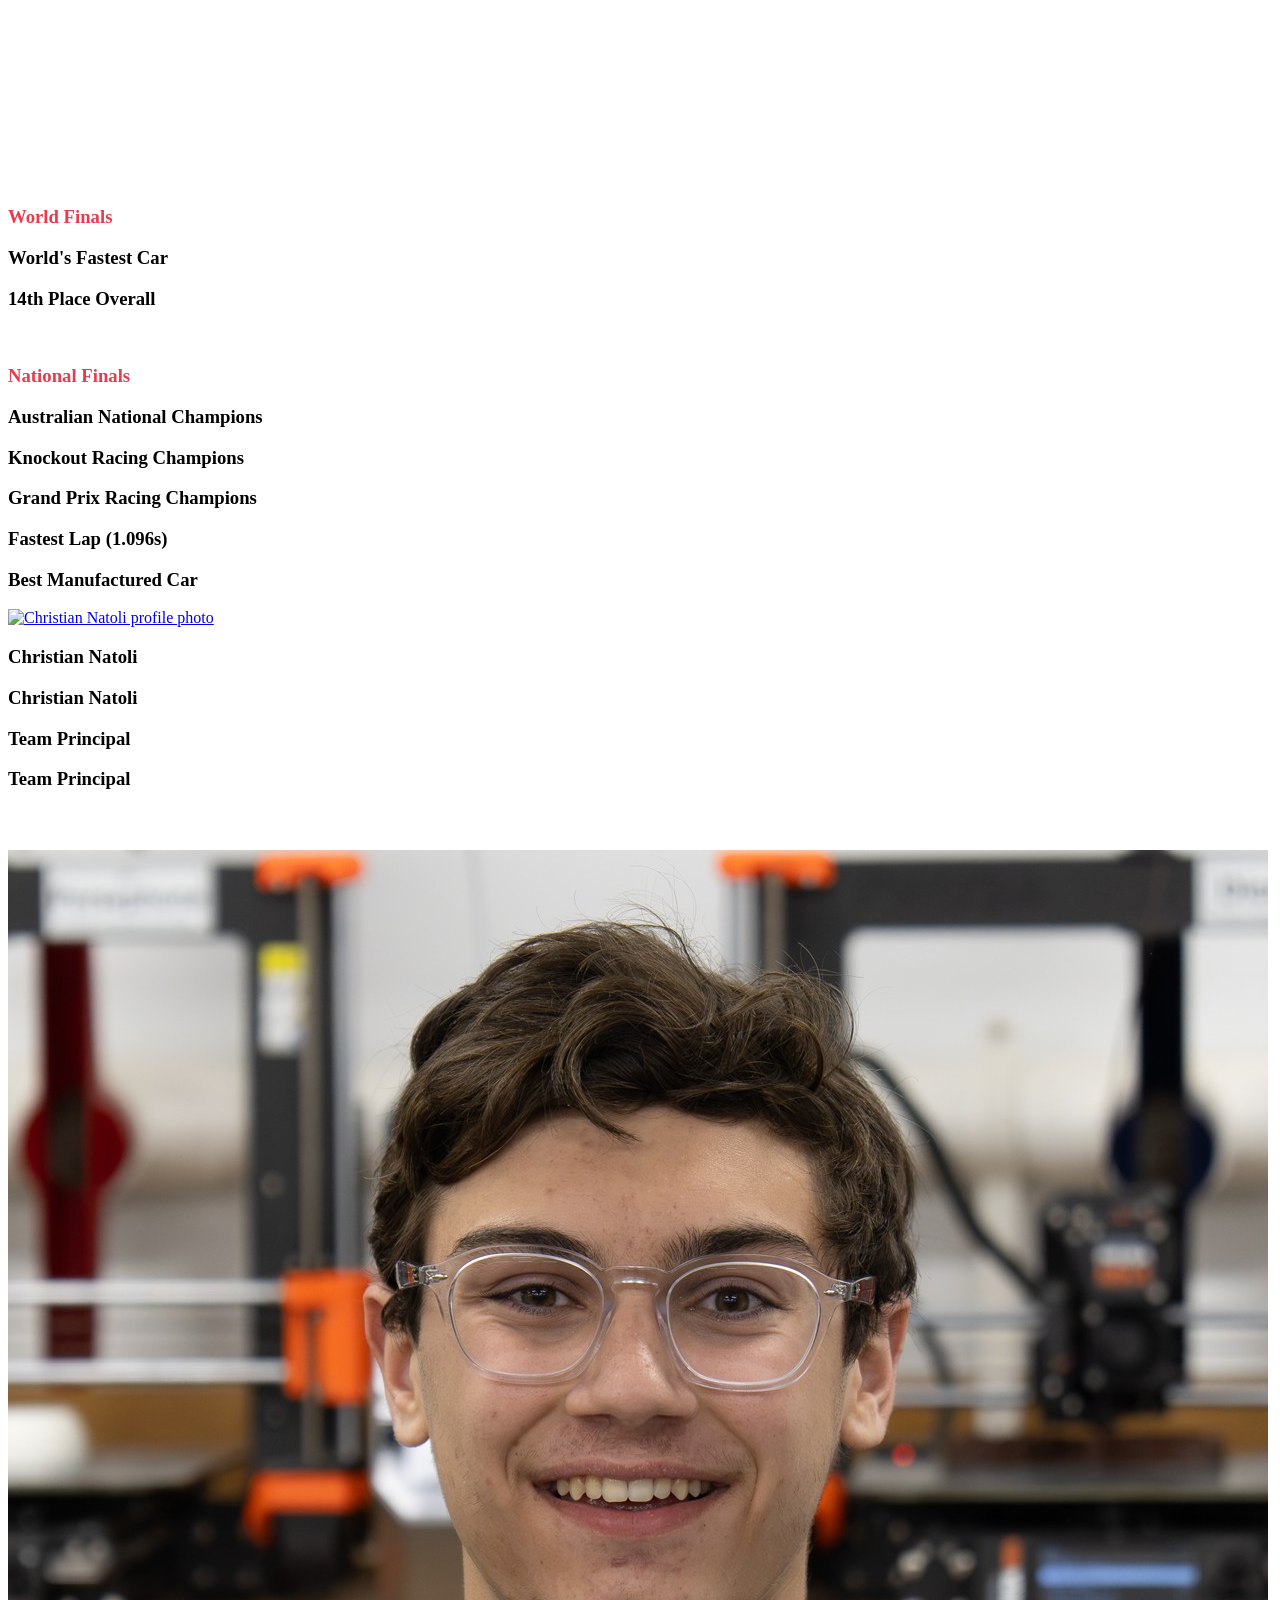
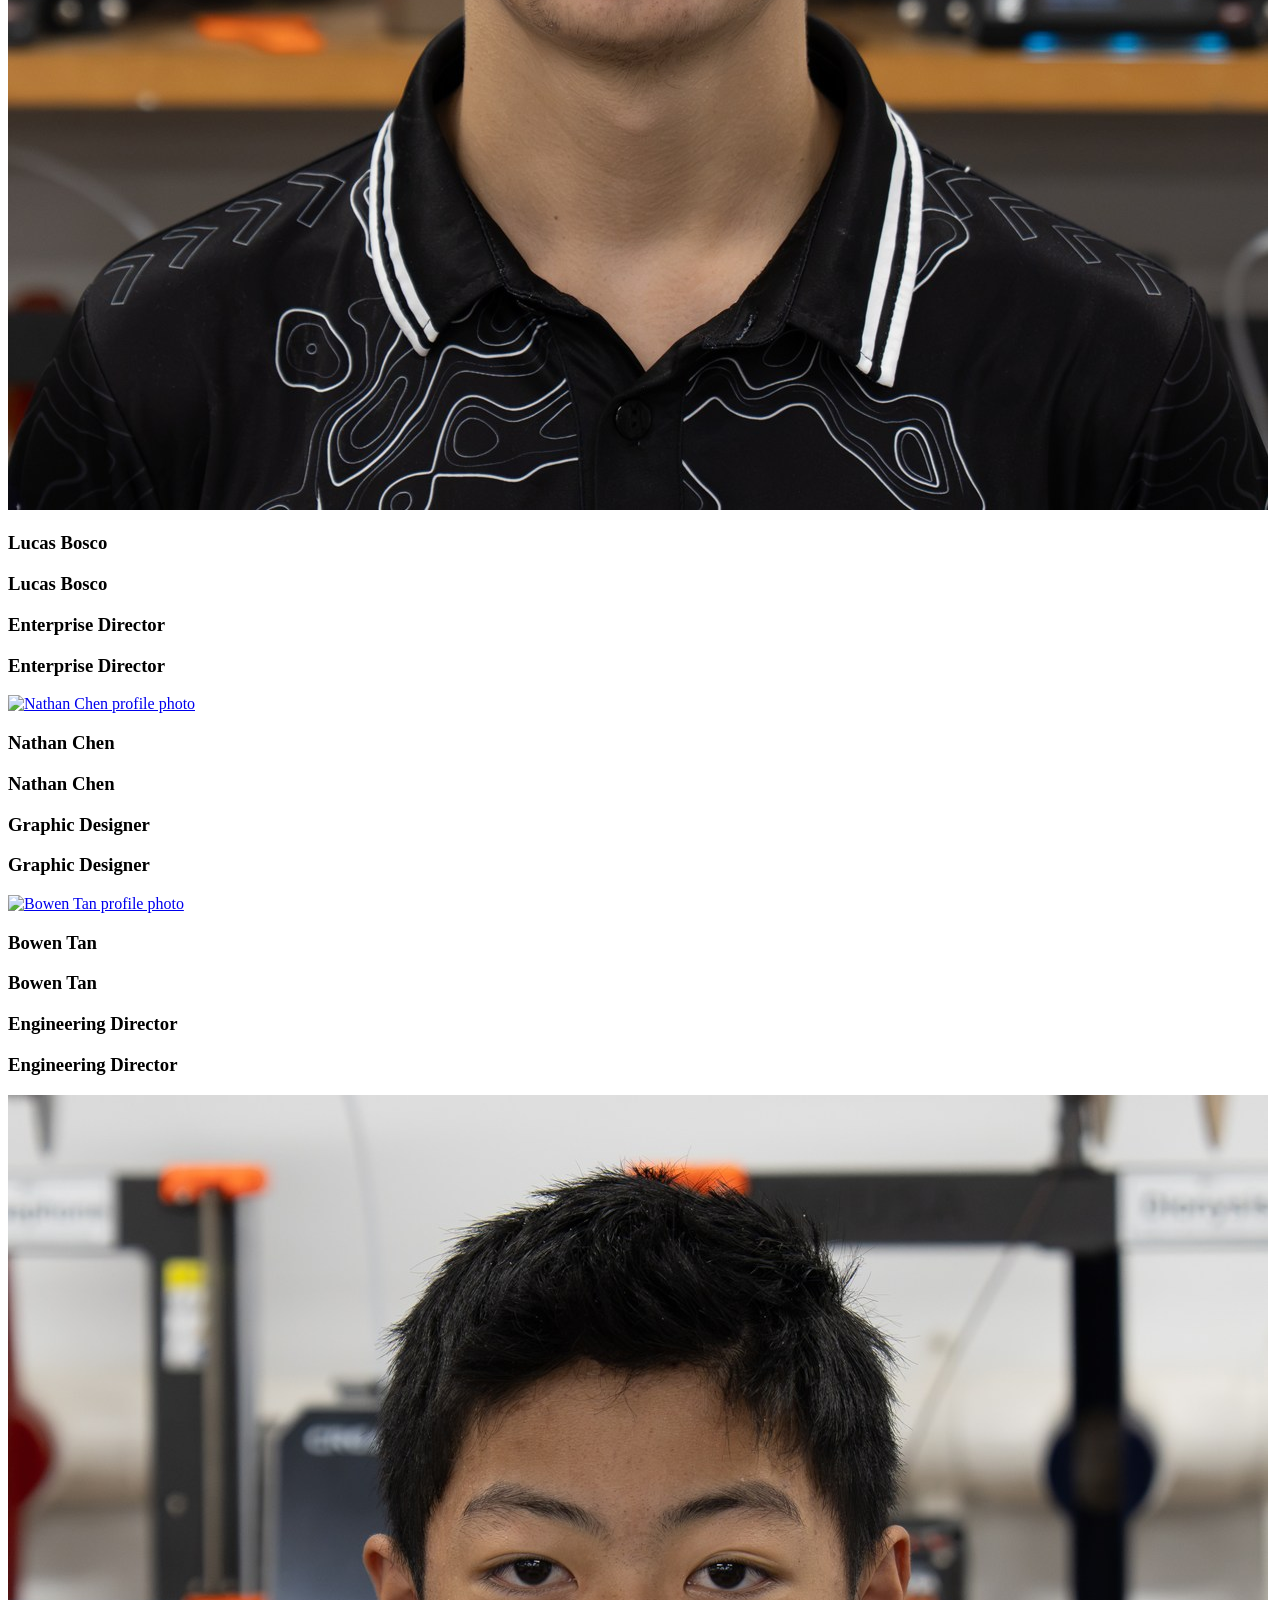
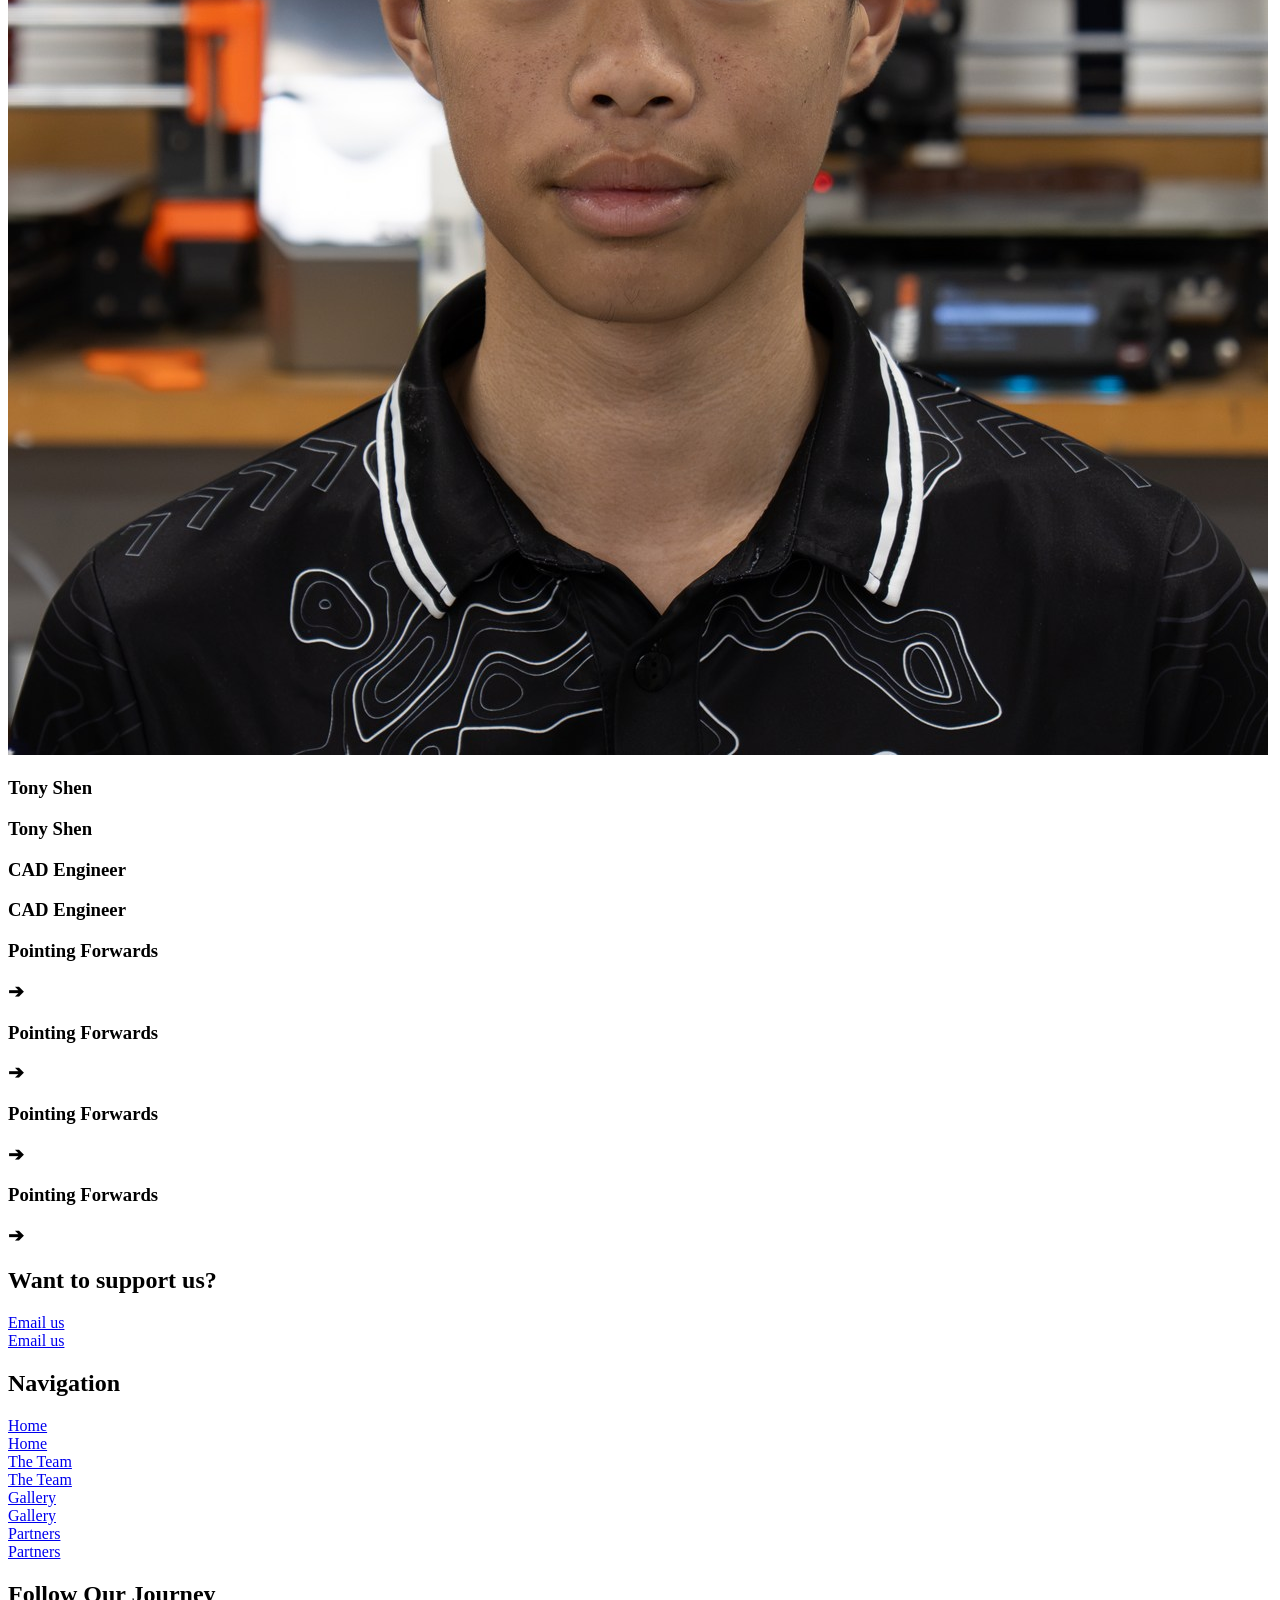
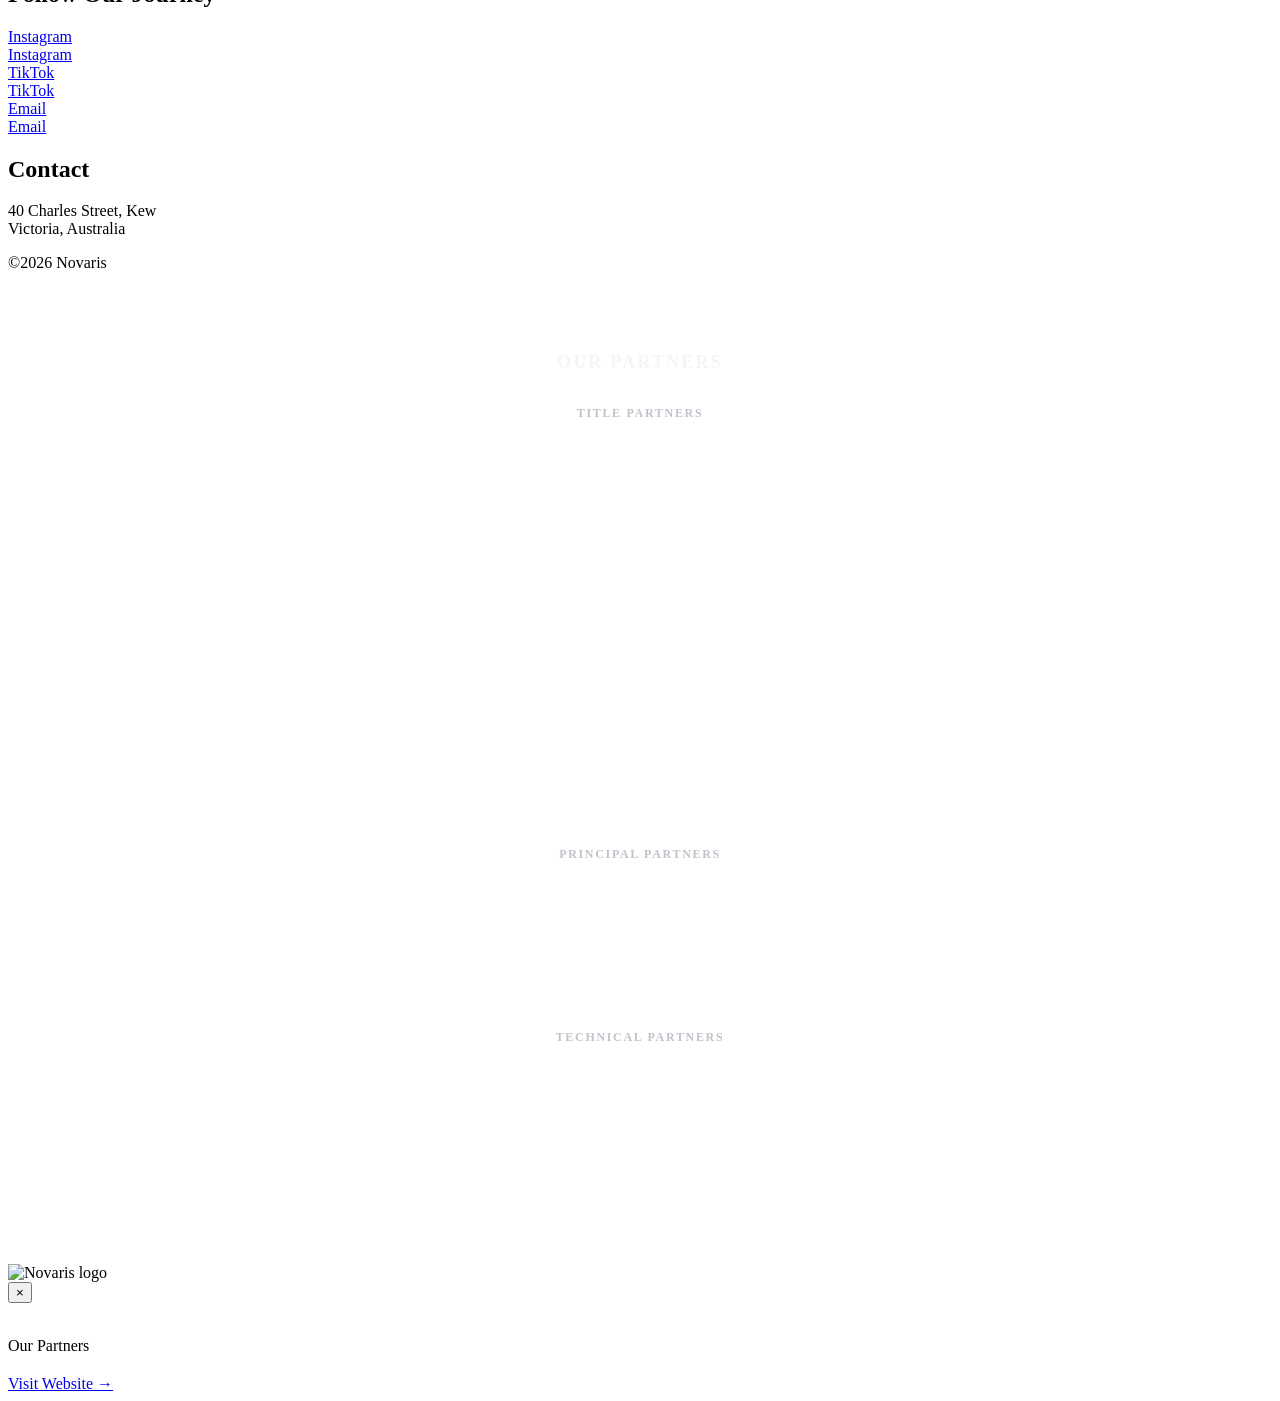
==== commit 374e5d5e: "Update Partners section and carousel" ====
--- a/index.html
+++ b/index.html
@@ -142,7 +142,7 @@
                     </a><a href="sponsors" class="navigation-main fourth w-inline-block">
                         <h3 class="number-text _03">04.</h3>
                         <div class="nav-overflow">
-                            <h2 class="navigation-text _03">Sponsors</h2>
+                            <h2 class="navigation-text _03">Partners</h2>
                             <div class="line-below"></div>
                         </div>
                     </a></div>
@@ -208,11 +208,14 @@
         </div>
     </div>
 
-    <section class="logo-marquee-wrapper">
-
-        <section class="logo-marquee">
-
-            <h2 class="partners-title">Our Partners</h2>
+    <section class="logo-marquee-wrapper" id="home-partners" aria-labelledby="home-partners-title">
+
+        <div class="logo-marquee">
+
+            <header class="container sponsors-intro">
+                <h2 class="page-title" id="home-partners-title">Partners</h2>
+                <p>Meet the partners who help us turn our ambitions into reality</p>
+            </header>
 
             <!-- Row 1 -->
             <div class="track one">
@@ -221,15 +224,6 @@
                 <div class="logo-card card3" role="button" tabindex="0" data-partner="anmfc"><img src="images/logos/anmfc.svg" alt="ANMFC"></div>
                 <div class="logo-card card4" role="button" tabindex="0" data-partner="trinity"><img src="images/logos/trinity.svg" alt="trinity"></div>
                 <div class="logo-card card5" role="button" tabindex="0" data-partner="rea"><img src="images/logos/rea.svg" alt="rea"></div>
-
-                <!-- duplicate infinite -->
-
-                <div class="logo-card card1" role="button" tabindex="0" data-partner="td"><img src="images/logos/tdinvestments.svg" alt="TD Investments"></div>
-                <div class="logo-card card2" role="button" tabindex="0" data-partner="rmit"><img src="images/logos/rmit.svg" alt="RMIT"></div>
-                <div class="logo-card card3" role="button" tabindex="0" data-partner="anmfc"><img src="images/logos/anmfc.svg" alt="ANMFC"></div>
-                <div class="logo-card card4" role="button" tabindex="0" data-partner="trinity"><img src="images/logos/trinity.svg" alt="trinity"></div>
-                <div class="logo-card card5" role="button" tabindex="0" data-partner="rea"><img src="images/logos/rea.svg" alt="rea"></div>
-
             </div>
 
             <!-- Row 2 -->
@@ -239,15 +233,6 @@
                 <div class="logo-card card3" role="button" tabindex="0" data-partner="strend"><img src="images/logos/strend.svg" alt="STrend"></div>
                 <div class="logo-card card4" role="button" tabindex="0" data-partner="pcbway"><img src="images/logos/pcbway.svg" alt="PCBWay"></div>
                 <div class="logo-card card5" role="button" tabindex="0" data-partner="o3d"><img src="images/logos/o3d.svg" alt="O3D"></div>
-
-                <!-- duplicate -->
-
-                <div class="logo-card card1" role="button" tabindex="0" data-partner="fastpreci"><img src="images/logos/fastpreci.svg" alt="FastPreci"></div>
-                <div class="logo-card card2" role="button" tabindex="0" data-partner="rocketdigital"><img src="images/logos/rocketdigitalwhite.svg" class="special-invert" alt="Rocket Digital"><img src="images/logos/rocketdigital.svg" class="special-invert-normal" alt="Rocket Digital"></div>
-                <div class="logo-card card3" role="button" tabindex="0" data-partner="strend"><img src="images/logos/strend.svg" alt="STrend"></div>
-                <div class="logo-card card4" role="button" tabindex="0" data-partner="pcbway"><img src="images/logos/pcbway.svg" alt="PCBWay"></div>
-                <div class="logo-card card5" role="button" tabindex="0" data-partner="o3d"><img src="images/logos/o3d.svg" alt="O3D"></div>
-
             </div>
 
             <!-- Row 3 -->
@@ -257,16 +242,9 @@
                 <div class="logo-card card3" role="button" tabindex="0" data-partner="alfaromeo"><img class="special-invert" src="images/logos/alfaromeowhite.svg" alt="alfa"><img class="special-invert-normal" src="images/logos/alfaromeo.svg" alt="alfa"></div>
                 <div class="logo-card card4" role="button" tabindex="0" data-partner="jaguar"><img src="images/logos/jaguar.svg" alt="jaguar"></div>
                 <div class="logo-card card5" role="button" tabindex="0" data-partner="chrysler"><img class="special-invert" src="images/logos/chryslerwhite.svg" alt="chrysler"><img class="special-invert-normal" src="images/logos/chrysler.svg" alt="chrysler"></div>
-
-                <!-- duplicate -->
-                <div class="logo-card card1" role="button" tabindex="0" data-partner="ansys"><img src="images/logos/ansys.svg" alt="ansys"></div>
-                <div class="logo-card card2" role="button" tabindex="0" data-partner="autodesk"><img src="images/logos/autodesk.svg" alt="autodesk"></div>
-                <div class="logo-card card3" role="button" tabindex="0" data-partner="alfaromeo"><img class="special-invert" src="images/logos/alfaromeowhite.svg" alt="alfa"><img class="special-invert-normal" src="images/logos/alfaromeo.svg" alt="alfa"></div>
-                <div class="logo-card card4" role="button" tabindex="0" data-partner="jaguar"><img src="images/logos/jaguar.svg" alt="jaguar"></div>
-                <div class="logo-card card5" role="button" tabindex="0" data-partner="chrysler"><img class="special-invert" src="images/logos/chryslerwhite.svg" alt="chrysler"><img class="special-invert-normal" src="images/logos/chrysler.svg" alt="chrysler"></div>
-            </div>
-
-        </section>
+            </div>
+
+        </div>
 
     </section>
 
@@ -674,8 +652,8 @@
                                     </a><a href="sponsors"
                                         class="button-with-line invert w-inline-block">
                                         <div class="button-text-wrapper">
-                                            <div class="button-text">Sponsors</div>
-                                            <div class="button-text">Sponsors</div>
+                                            <div class="button-text">Partners</div>
+                                            <div class="button-text">Partners</div>
                                         </div>
                                         <div class="button-line-first">
                                             <div class="button-line-overlay"></div>
@@ -744,7 +722,7 @@
         <section class="container footer-partners" id="footer-partners" aria-labelledby="footer-partners-title">
             <h2 id="footer-partners-title">Our Partners</h2>
             <div class="footer-partner-tier">
-                <h3>Title Sponsors</h3>
+                <h3>Title Partners</h3>
                 <ul class="footer-partners-grid footer-partners-grid--title" role="list">
                     <li><span class="footer-partner-logo"><img src="images/logos/tdinvestments.svg" alt="TD Investments" loading="lazy" decoding="async" /></span></li>
                     <li><a class="footer-partner-logo" href="https://rmit.edu.au"><img src="images/logos/rmit.svg" alt="RMIT University" loading="lazy" decoding="async" /></a></li>
@@ -787,7 +765,7 @@
                 <img id="partnerModalLogo" class="partner-modal-logo" src="" alt="">
             </div>
 
-            <p class="partner-modal-label">Our Partner</p>
+            <p class="partner-modal-label">Our Partners</p>
 
             <h2 id="partnerModalName"></h2>
 
@@ -892,7 +870,36 @@
             }
         };
 
-        const partnerCards = document.querySelectorAll('.logo-card');
+        const marquee = document.querySelector('#home-partners .logo-marquee');
+        const rows = [...marquee.querySelectorAll('.track')].map(track => ({
+            track,
+            originals: [...track.children]
+        }));
+
+        function fillMarquee() {
+            for (const { track, originals } of rows) {
+                const gap = parseFloat(getComputedStyle(track).columnGap);
+                const cycleWidth = originals.reduce((width, card) => width + card.offsetWidth + gap, 0);
+                if (!(cycleWidth > 0)) continue;
+                const totalCards = (1 + Math.ceil((marquee.clientWidth + gap) / cycleWidth)) * originals.length;
+                track.style.setProperty('--marquee-cycle', `-${cycleWidth}px`);
+
+                // Leave one cycle beyond the viewport so no row runs out of logos.
+                while (track.children.length < totalCards) {
+                    const copy = originals[track.children.length % originals.length].cloneNode(true);
+                    copy.removeAttribute('tabindex');
+                    copy.removeAttribute('role');
+                    copy.setAttribute('aria-hidden', 'true');
+                    track.append(copy);
+                }
+                while (track.children.length > totalCards) {
+                    track.lastElementChild.remove();
+                }
+            }
+        }
+
+        fillMarquee();
+        new ResizeObserver(fillMarquee).observe(marquee);
 
         const modal = document.getElementById('partnerModal');
         const modalLogo = document.getElementById('partnerModalLogo');
@@ -942,25 +949,17 @@
         }
 
 
-        partnerCards.forEach(card => {
-
-            card.addEventListener('click', () => {
+        marquee.addEventListener('click', event => {
+            const card = event.target.closest('.logo-card');
+            if (card) openPartner(card);
+        });
+
+        marquee.addEventListener('keydown', event => {
+            const card = event.target.closest('.logo-card');
+            if (card && (event.key === 'Enter' || event.key === ' ')) {
+                event.preventDefault();
                 openPartner(card);
-            });
-
-            card.addEventListener('keydown', event => {
-
-                if (event.key === 'Enter' || event.key === ' ') {
-
-                    event.preventDefault();
-
-                    openPartner(card);
-                }
-
-            });
-
-            card.setAttribute('role', 'button');
-            card.setAttribute('tabindex', '0');
+            }
         });
 
 
--- a/css/footer-partners.css
+++ b/css/footer-partners.css
@@ -38,6 +38,42 @@
   margin: 1rem auto 0;
   font-size: 1rem;
   line-height: 1.6;
+}
+
+#home-partners .logo-marquee {
+  min-height: 45rem;
+}
+
+#home-partners .sponsors-intro {
+  flex: none;
+}
+
+#home-partners .sponsors-intro p {
+  opacity: 0.65;
+}
+
+#home-partners .track {
+  animation-name: home-partners-marquee;
+}
+
+#home-partners .track.two {
+  animation-direction: reverse;
+}
+
+#home-partners .track:has(.logo-card:focus-visible) {
+  animation: none;
+}
+
+@keyframes home-partners-marquee {
+  to {
+    transform: translate3d(var(--marquee-cycle, 0px), 0, 0);
+  }
+}
+
+@media (max-width: 600px) {
+  #home-partners .logo-marquee {
+    min-height: 34rem;
+  }
 }
 
 .footer-main.sponsors-page-footer {
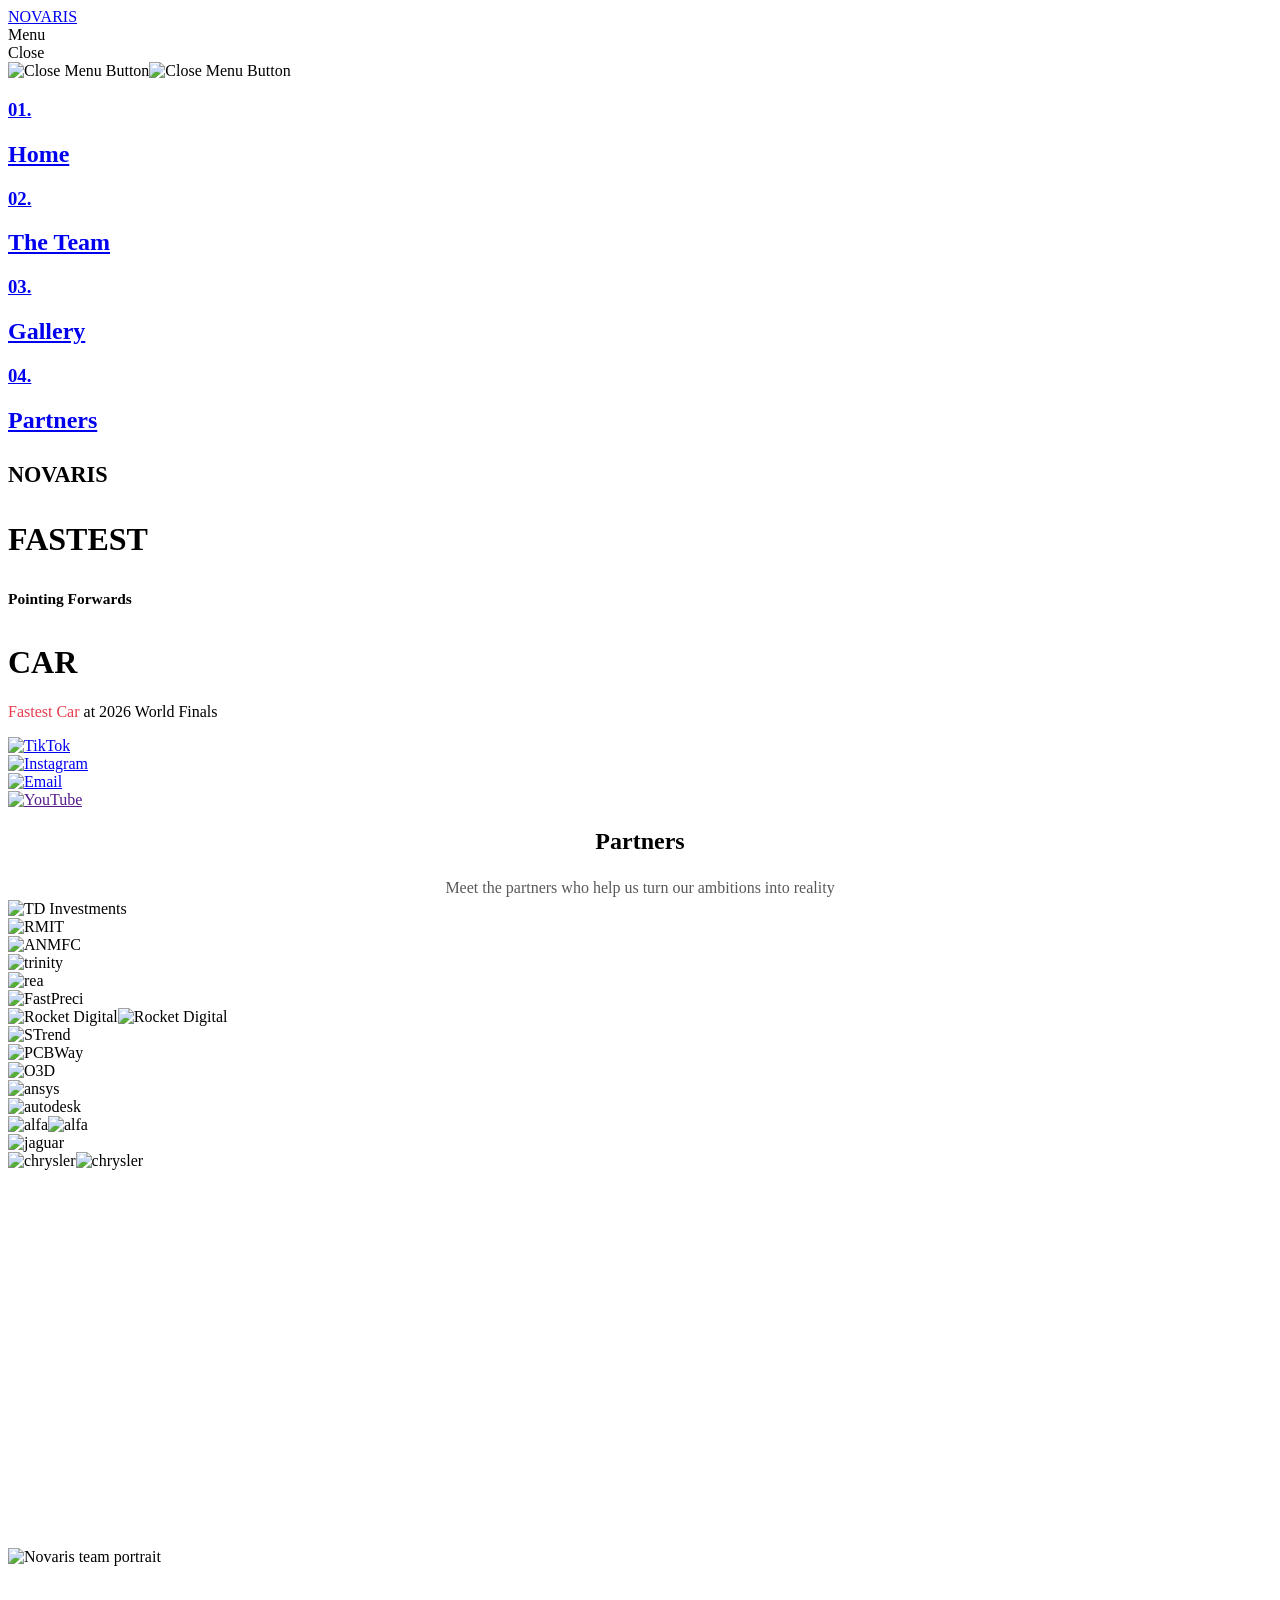
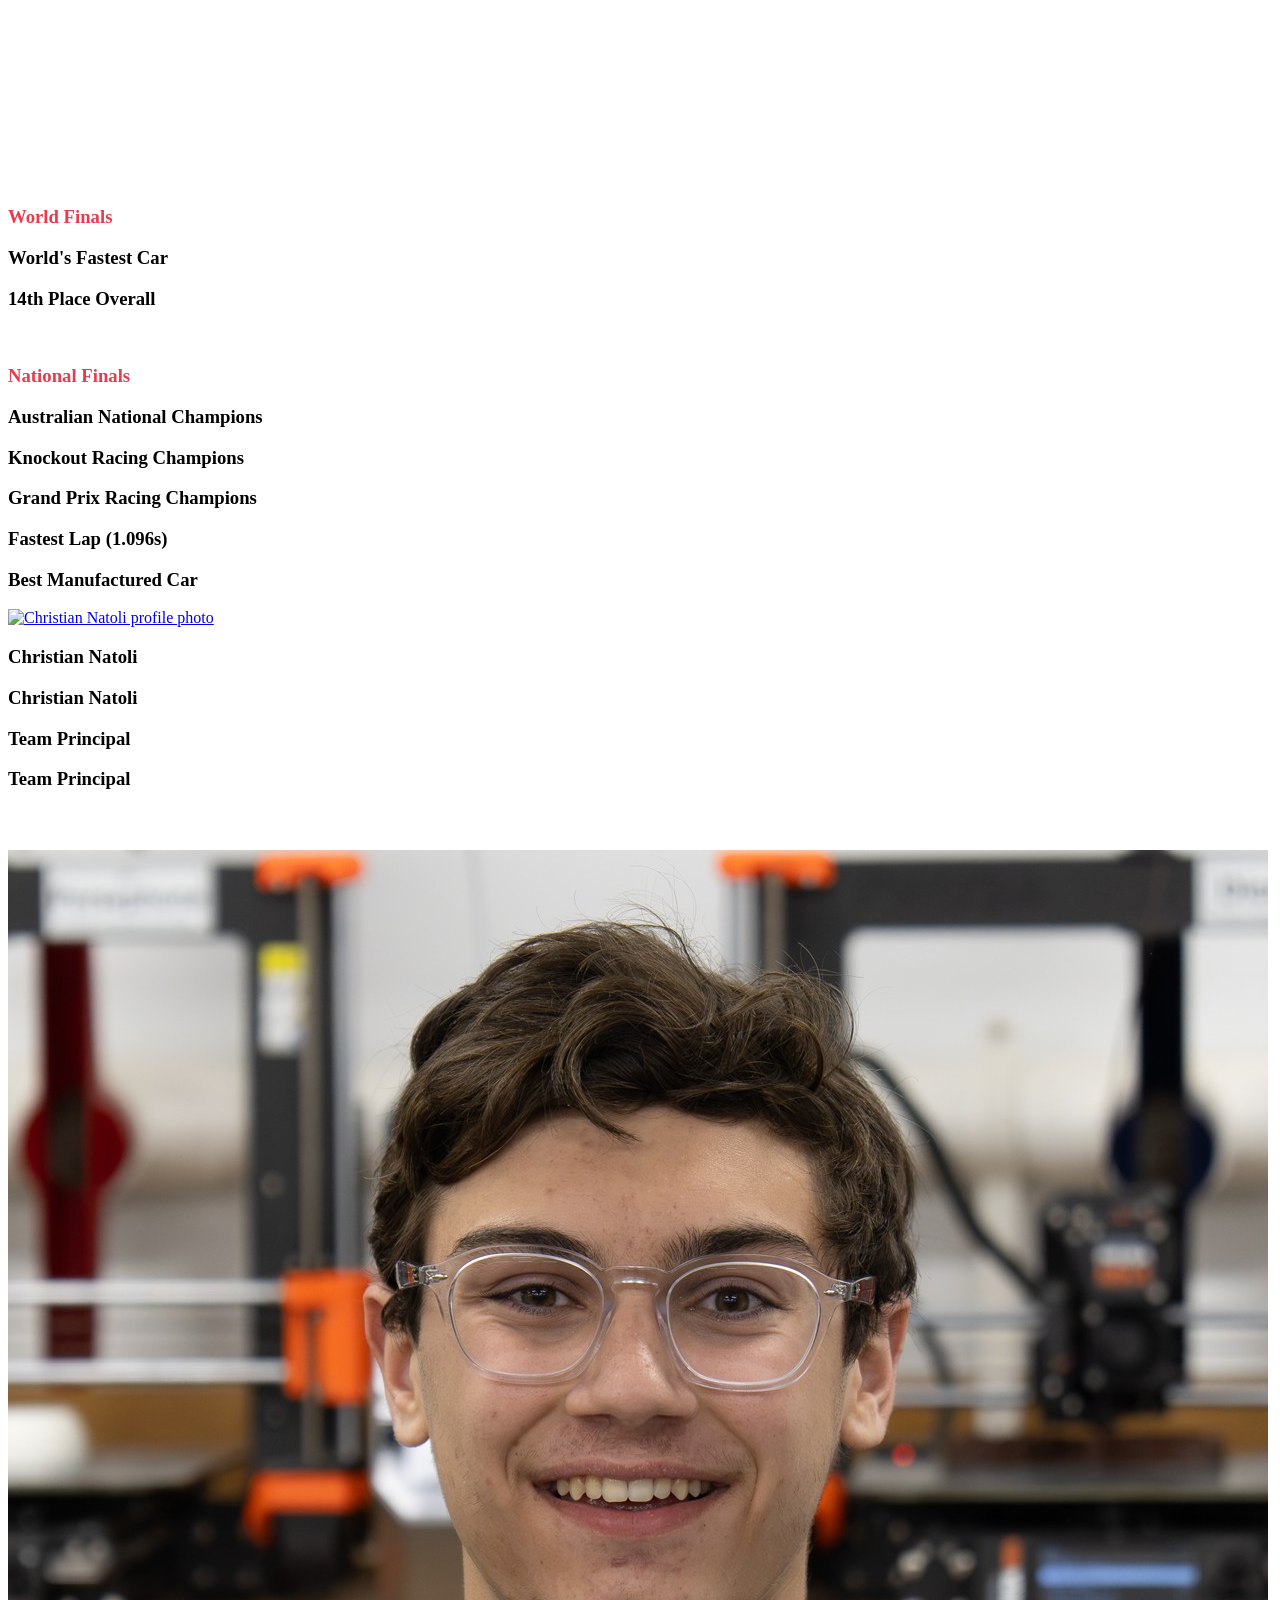
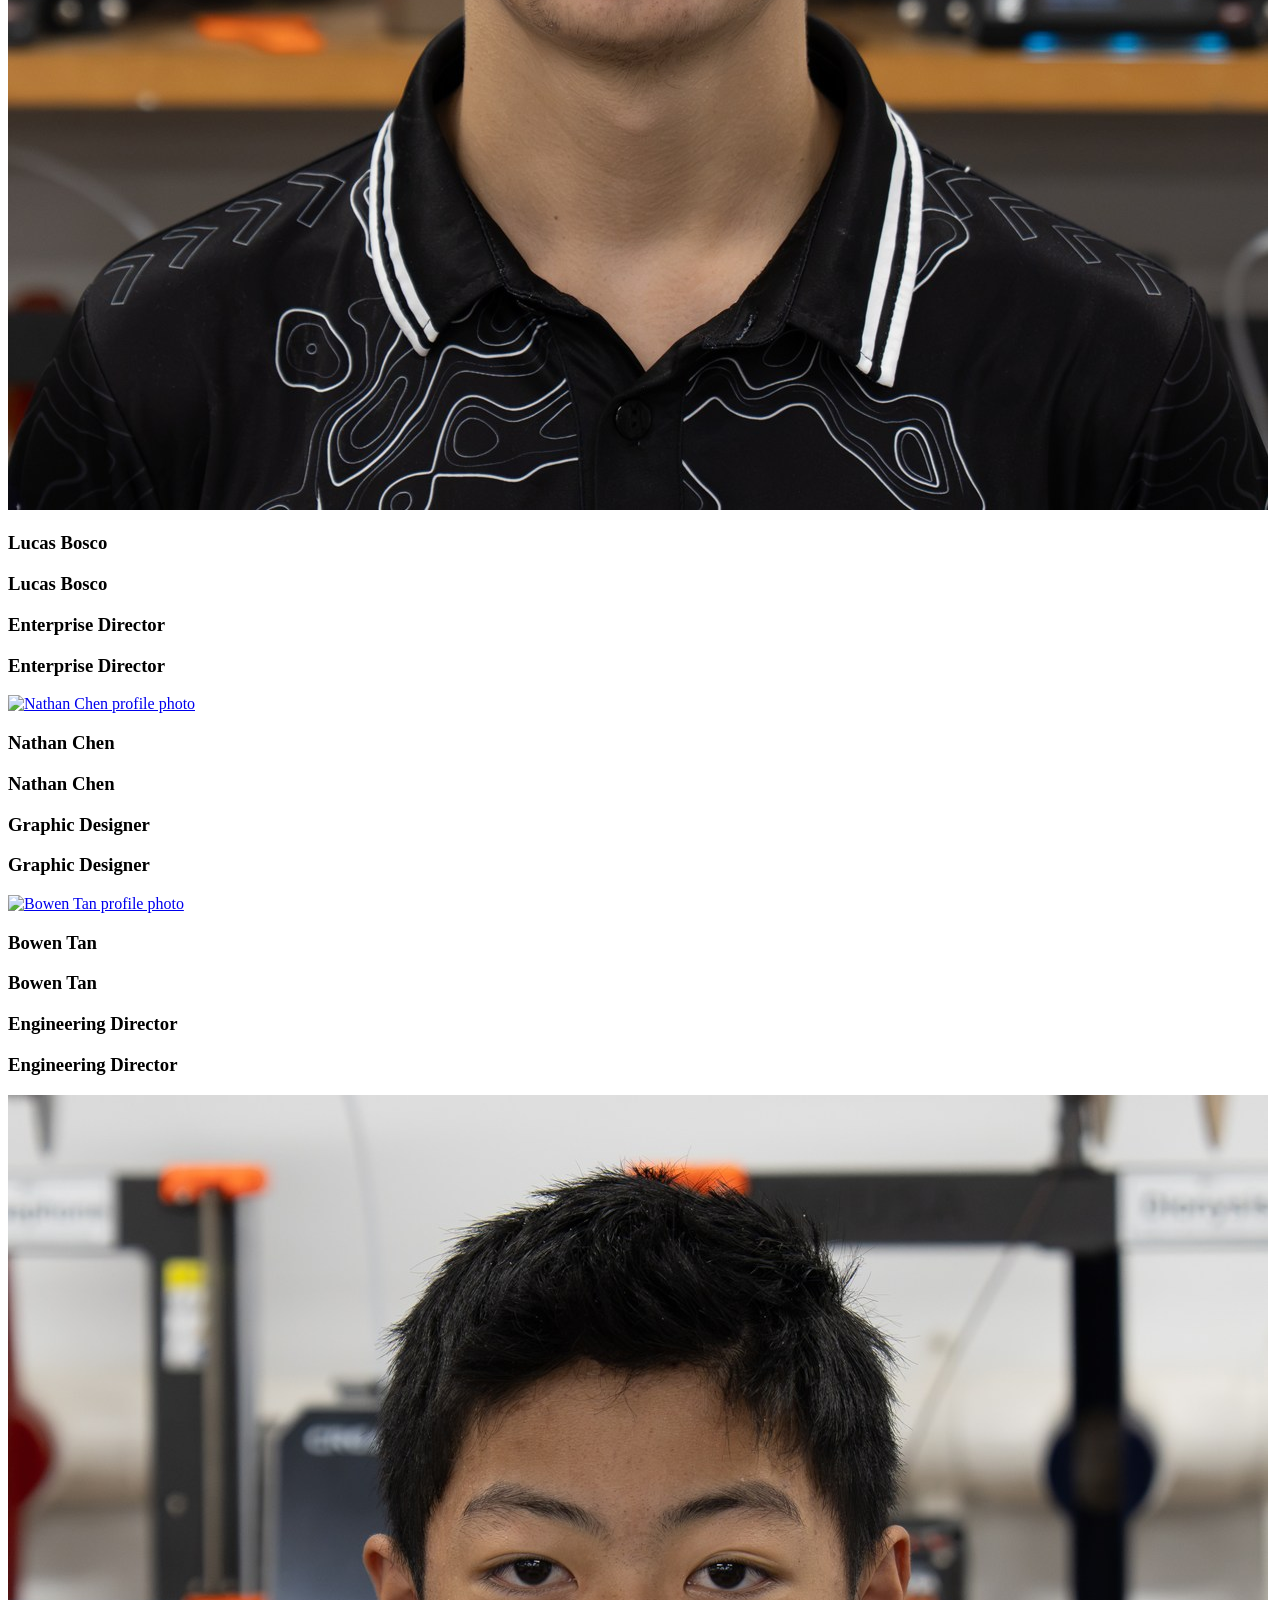
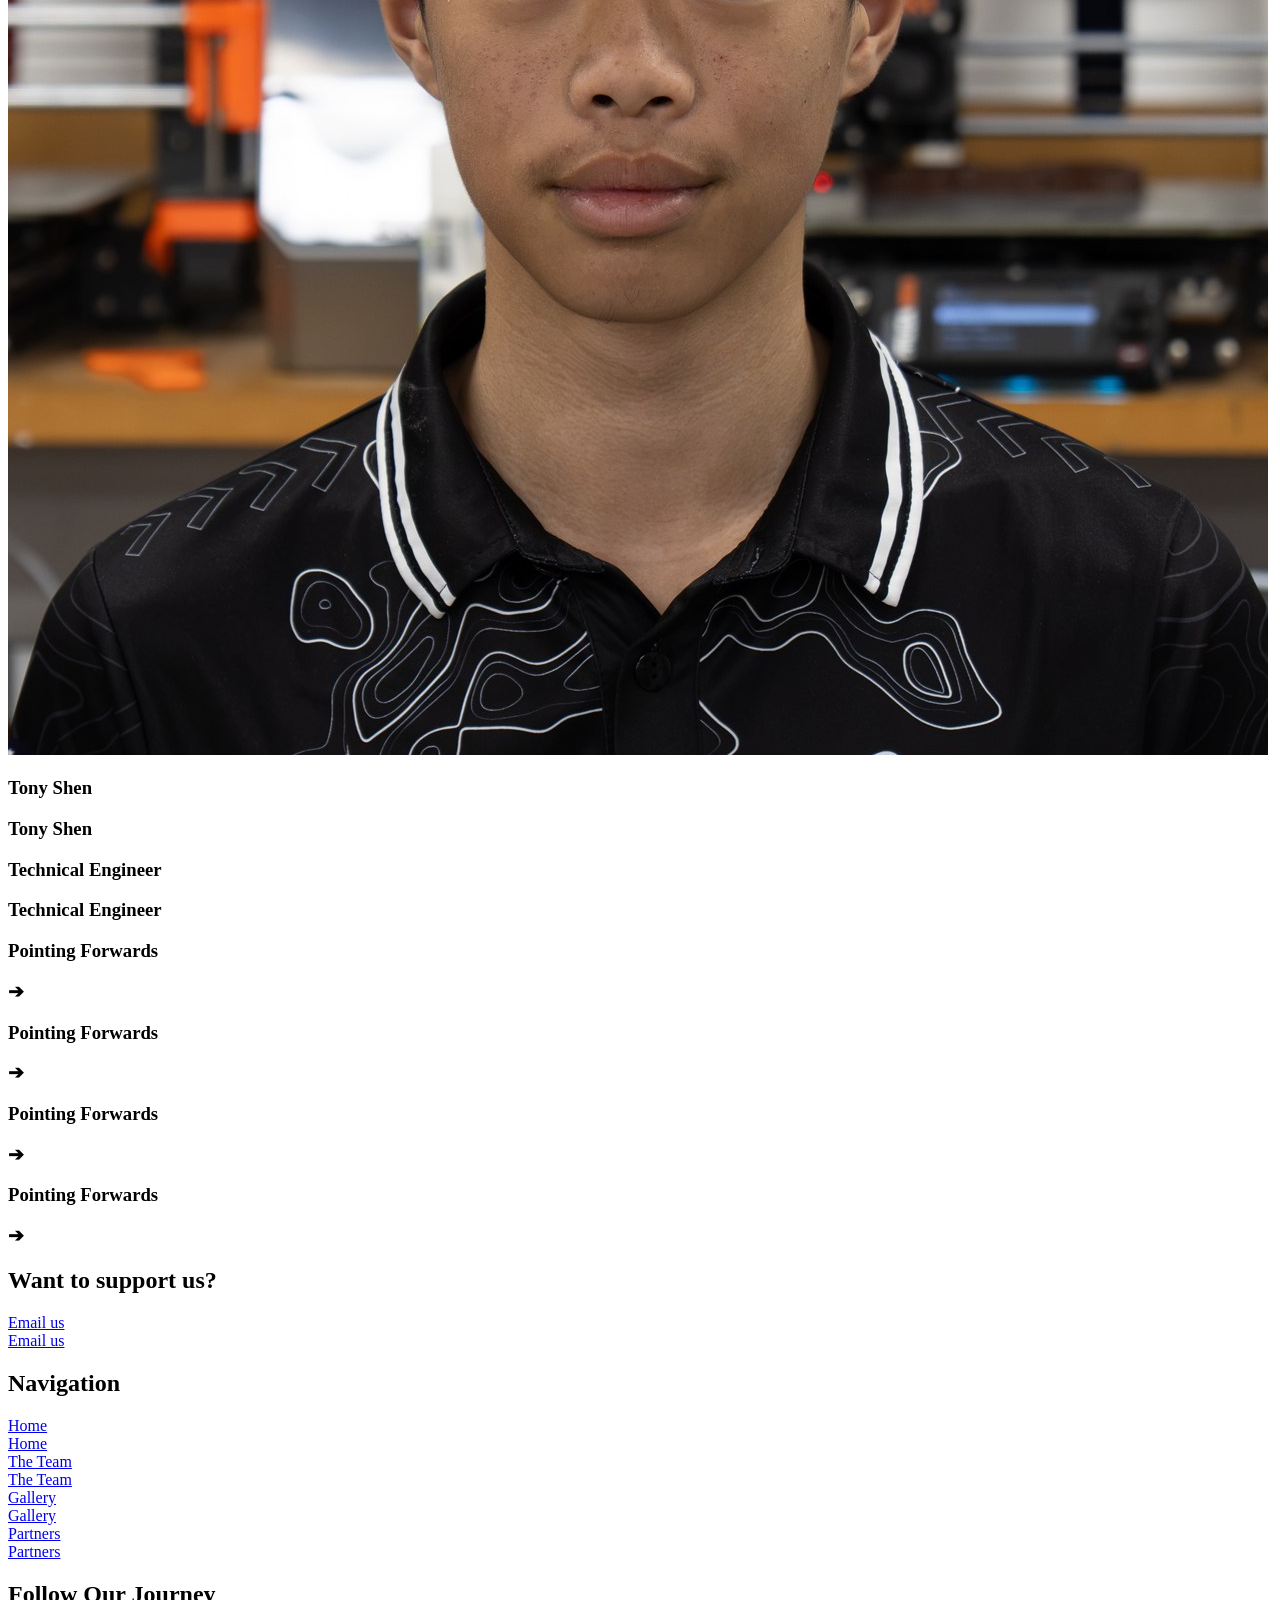
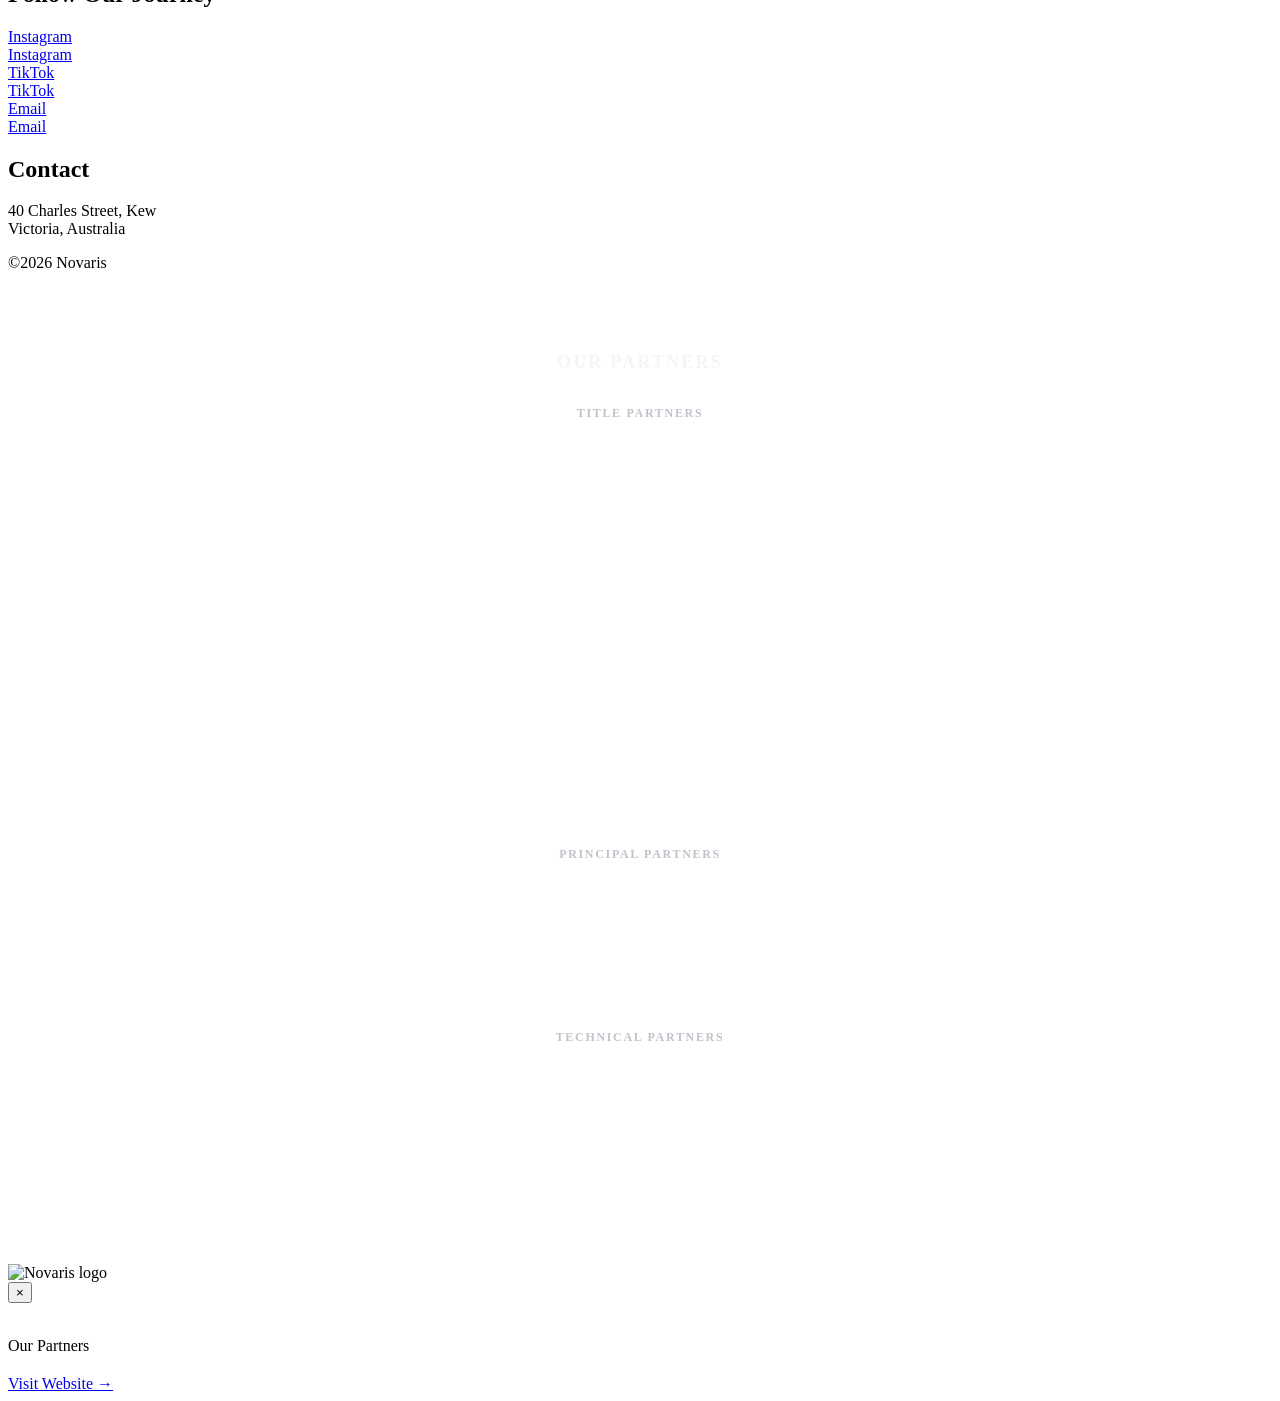
==== commit b3b6a848: "Update Tony Shen's role to Technical Engineer across the website" ====
--- a/index.html
+++ b/index.html
@@ -79,7 +79,7 @@
       "url": "https://novarisaus.com/",
       "logo": "https://novarisaus.com/images/novaris_alt.svg",
       "description": "Novaris is an Australian STEM Racing team designing, testing, and racing high-performance miniature F1 cars.",
-      "email": "mailto:tgs.team.novaris@outlook.com",
+      "email": "mailto:info@team-novaris.com",
       "sameAs": [
         "https://instagram.com/novaris.tgs",
         "https://tiktok.com/@novaris.tgs"
@@ -193,7 +193,7 @@
                                 class="social-icon-main w-inline-block"><img decoding="async" width="20" loading="lazy" alt="Instagram"
                                     src="images/insta.webp" class="animation-image _3" />
                                 <div class="social-circle instagram"></div>
-                            </a><a data-w-id="87e28539-bfc6-1e4f-0808-65f3c938a81f" href="mailto:tgs.team.novaris@outlook.com"
+                            </a><a data-w-id="87e28539-bfc6-1e4f-0808-65f3c938a81f" href="mailto:info@team-novaris.com"
                                 target="_blank" class="social-icon-main w-inline-block"><img decoding="async" width="20" loading="lazy"
                                     alt="Email" src="images/outlook.webp" class="animation-image _3" />
                                 <div class="social-circle outlook"></div>
@@ -566,8 +566,8 @@
                                                 <h3 class="project-small-title bigger">Tony Shen</h3>
                                             </div>
                                             <div class="flex-pixel _2">
-                                                <h3 class="project-small-title lighter">CAD Engineer</h3>
-                                                <h3 class="project-small-title lighter">CAD Engineer</h3>
+                                                <h3 class="project-small-title lighter">Technical Engineer</h3>
+                                                <h3 class="project-small-title lighter">Technical Engineer</h3>
                                             </div>
                                         </div>
                                     </div>
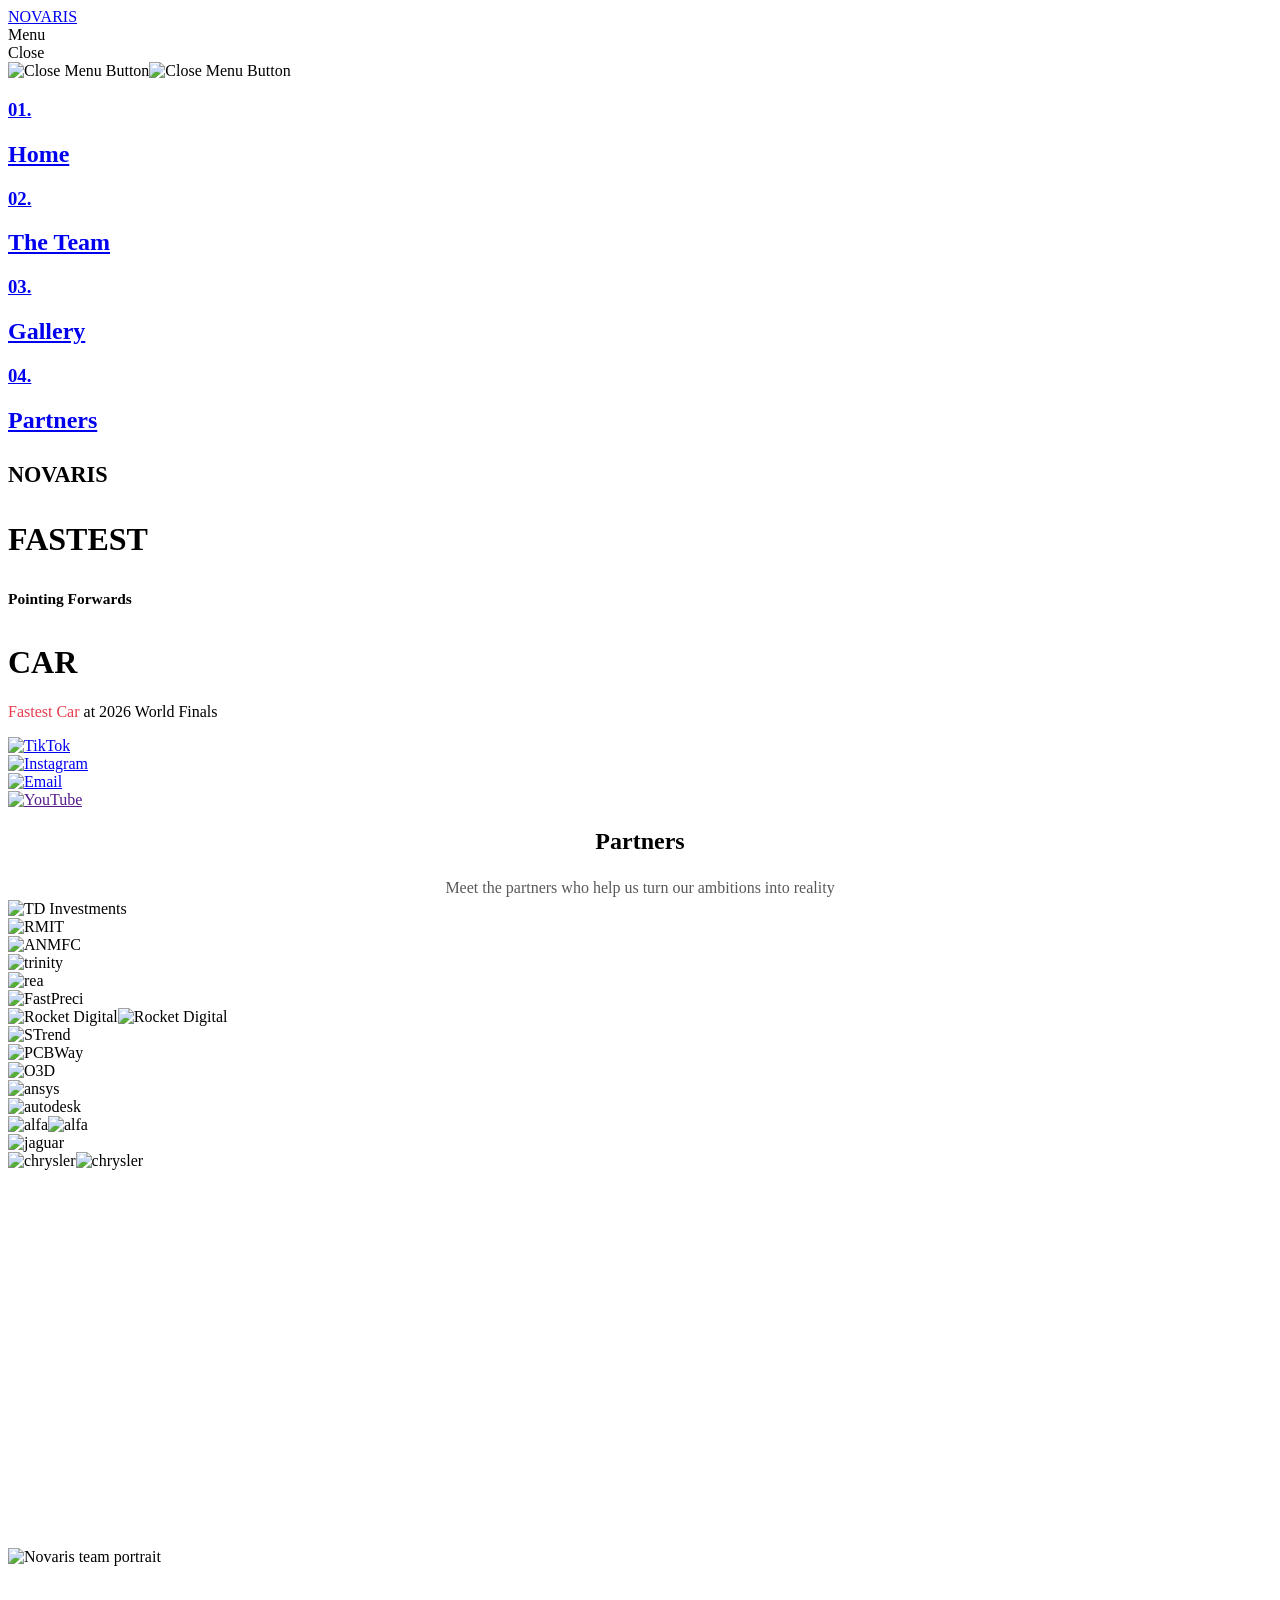
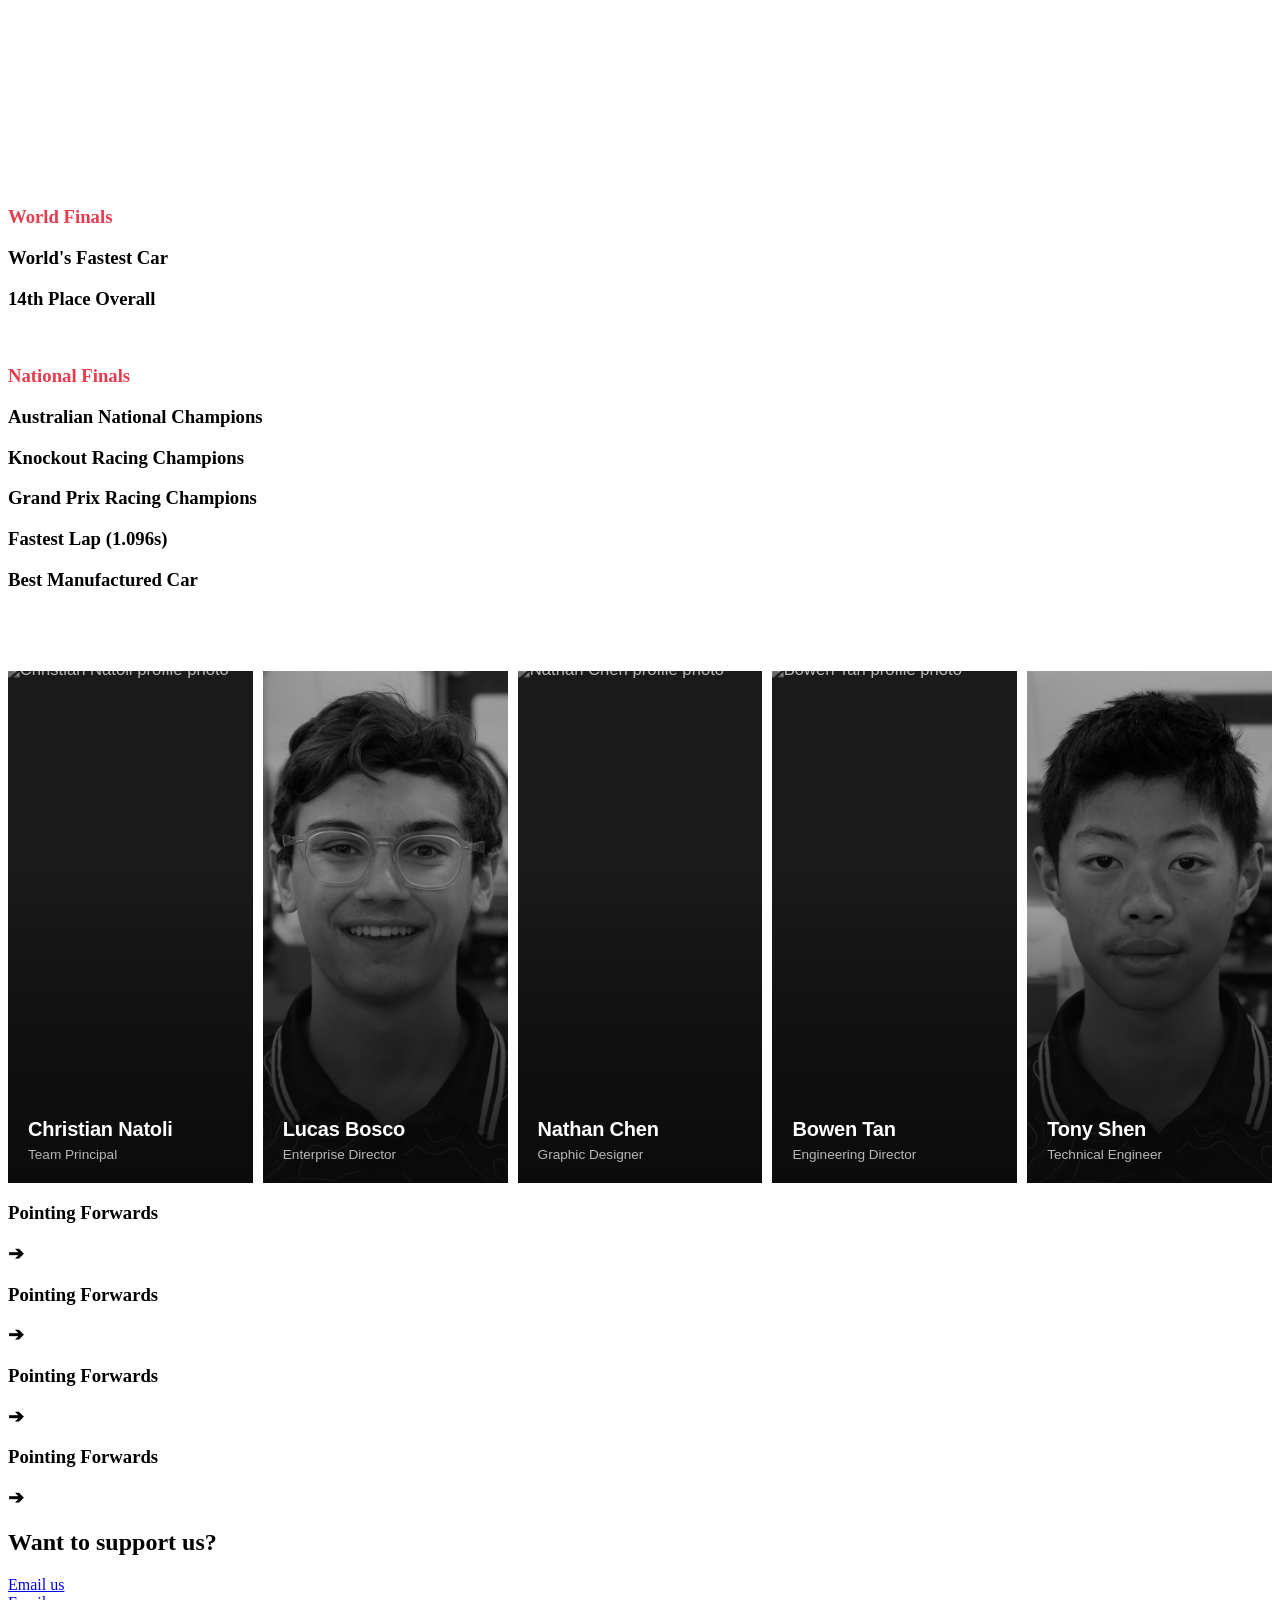
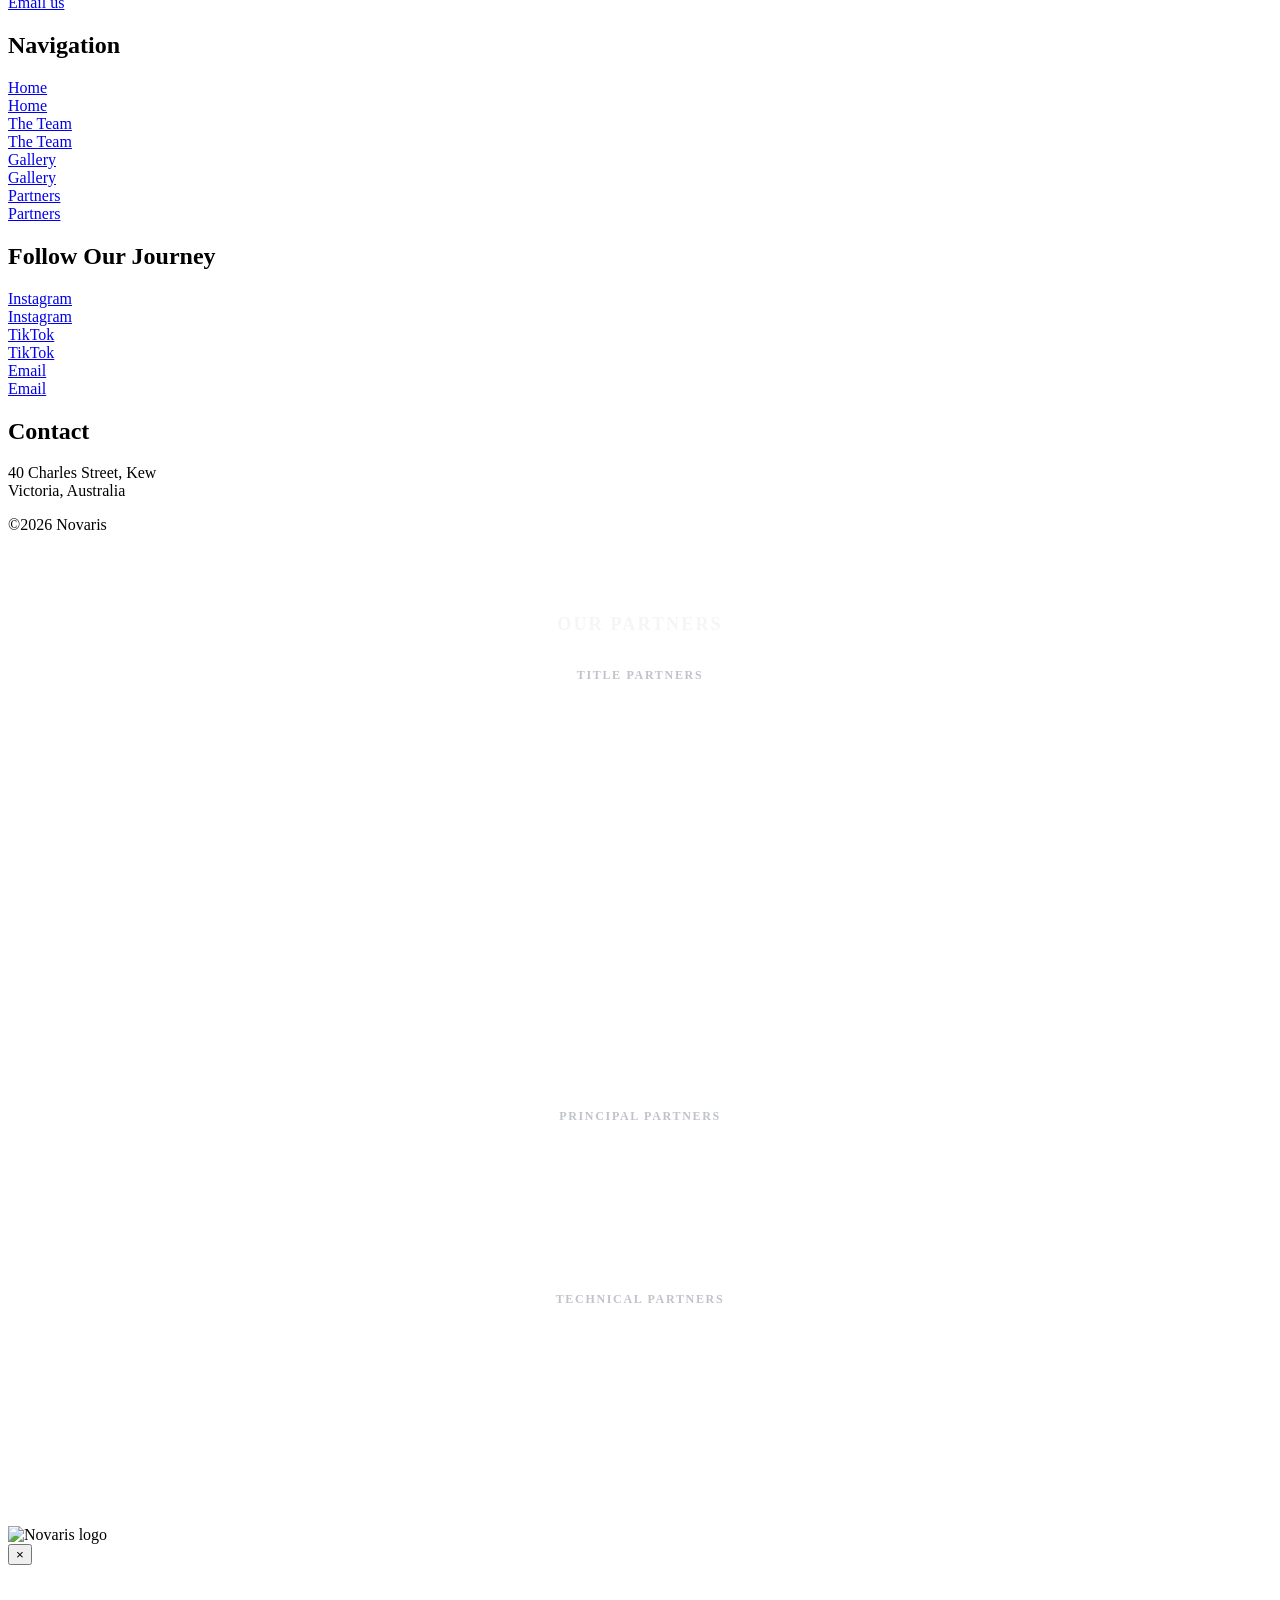
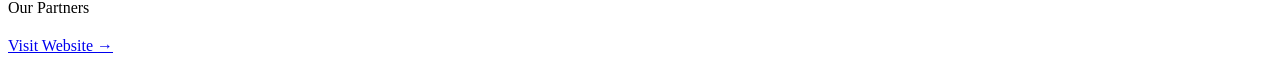
==== commit 1462c9bb: "Redesign team section as horizontal row with hover preview Replace the stacked member boxes on the h" ====
--- a/index.html
+++ b/index.html
@@ -30,6 +30,7 @@
 
     <link href="css/loire-template.webflow.shared.b7843be11.css" rel="stylesheet" type="text/css" />
     <link rel="stylesheet" href="css/footer-partners.css" />
+    <link rel="stylesheet" href="css/team-row.css" />
 
     <style>
         @media (min-width: 992px) {
@@ -411,172 +412,99 @@
     </section>
     <section class="section">
         <div class="container">
-            <div class="work-grid add-space">
-                <div id="w-node-f1c1b04c-cbd2-d2c5-e211-973a00e36259-93f1f32a">
-                    <div class="w-dyn-list">
-                        <div role="list" class="w-dyn-items">
-                            <div role="listitem" class="collection-item w-dyn-item">
-                                <div class="project-content"><a href="members/christian"
-                                        class="project-wrapper-link w-inline-block"><img decoding="async" loading="lazy"
-                                            src="images/christian.webp" alt="Christian Natoli profile photo" class="project-photo _01" />
-                                        <div class="left-part"></div>
-                                        <div class="right-part"></div>
-                                        <div class="top-part"></div>
-                                        <div class="bottom-part"></div>
-                                    </a>
-                                    <div class="margin-20px make-0px">
-                                        <div class="project-flex">
-                                            <div class="flex-pixel">
-                                                <h3 class="project-small-title bigger">Christian Natoli</h3>
-                                                <h3 class="project-small-title bigger red">Christian Natoli</h3>
-                                            </div>
-                                            <div class="flex-pixel _2">
-                                                <h3 class="project-small-title lighter">Team Principal</h3>
-                                                <h3 class="project-small-title lighter red">Team Principal</h3>
-                                            </div>
-                                        </div>
-                                    </div>
-                                </div>
-                            </div>
-                        </div>
-                    </div>
-                </div>
-                <div style="margin-left: 1em;" id="w-node-ee4097f6-a035-a173-5f76-50d1c4376c16-93f1f32a"
-                    data-w-id="ee4097f6-a035-a173-5f76-50d1c4376c16">
-                    <h3 class="page-title flex">The Team <span class="small">Comprised of members with many diverse
-                            skills and interests, Novaris is shaped by the unique contributions from each and every
-                            member.</span>
-                    </h3>
-                </div>
-            </div>
-            <div class="page-divider"></div>
-            <div class="work-grid">
-                <div id="w-node-f9c008b7-2cc7-a91e-0bae-84f590ec9e2c-93f1f32a">
-                    <div class="w-dyn-list">
-                        <div role="list" class="w-dyn-items">
-                            <div role="listitem" class="collection-item w-dyn-item">
-                                <div class="project-content"><a href="members/lucas"
-                                        class="project-wrapper-link w-inline-block"><img decoding="async" loading="lazy"
-                                            src="images/lucas.jpg" alt="Lucas Bosco profile photo" class="project-photo _01" />
-                                        <div class="left-part"></div>
-                                        <div class="right-part"></div>
-                                        <div class="top-part"></div>
-                                        <div class="bottom-part"></div>
-                                    </a>
-                                    <div class="margin-20px make-0px">
-                                        <div class="project-flex">
-                                            <div class="flex-pixel">
-                                                <h3 class="project-small-title bigger">Lucas Bosco</h3>
-                                                <h3 class="project-small-title bigger">Lucas Bosco</h3>
-                                            </div>
-                                            <div class="flex-pixel _2">
-                                                <h3 class="project-small-title lighter">Enterprise Director</h3>
-                                                <h3 class="project-small-title lighter">Enterprise Director</h3>
-                                            </div>
-                                        </div>
-                                    </div>
-                                </div>
-                            </div>
-                        </div>
-                    </div>
-                </div>
-            </div>
-            <div class="page-divider"></div>
-            <div class="work-grid">
-                <div id="w-node-_77f29bc3-b005-025a-05bd-9b0e6bee654a-93f1f32a">
-                    <div class="w-dyn-list">
-                        <div role="list" class="w-dyn-items">
-                            <div role="listitem" class="collection-item w-dyn-item">
-                                <div class="project-content"><a href="members/nathan"
-                                        class="project-wrapper-link w-inline-block"><img decoding="async" loading="lazy"
-                                            src="images/nathan.webp" alt="Nathan Chen profile photo" class="project-photo _01" />
-                                        <div class="left-part"></div>
-                                        <div class="right-part"></div>
-                                        <div class="top-part"></div>
-                                        <div class="bottom-part"></div>
-                                    </a>
-                                    <div class="margin-20px make-0px">
-                                        <div class="project-flex">
-                                            <div class="flex-pixel">
-                                                <h3 class="project-small-title bigger">Nathan Chen</h3>
-                                                <h3 class="project-small-title bigger">Nathan Chen</h3>
-                                            </div>
-                                            <div class="flex-pixel _2">
-                                                <h3 class="project-small-title lighter">Graphic Designer</h3>
-                                                <h3 class="project-small-title lighter">Graphic Designer</h3>
-                                            </div>
-                                        </div>
-                                    </div>
-                                </div>
-                            </div>
-                        </div>
-                    </div>
-                </div>
-            </div>
-            <div class="page-divider"></div>
-            <div class="work-grid">
-                <div id="w-node-_1c6efe86-4b29-3479-ede1-0eaa73142799-93f1f32a">
-                    <div class="w-dyn-list">
-                        <div role="list" class="w-dyn-items">
-                            <div role="listitem" class="collection-item w-dyn-item">
-                                <div class="project-content"><a href="members/bowen"
-                                        class="project-wrapper-link w-inline-block"><img decoding="async" loading="lazy"
-                                            src="images/bowen.webp" alt="Bowen Tan profile photo" class="project-photo _01" />
-                                        <div class="left-part"></div>
-                                        <div class="right-part"></div>
-                                        <div class="top-part"></div>
-                                        <div class="bottom-part"></div>
-                                    </a>
-                                    <div class="margin-20px make-0px">
-                                        <div class="project-flex">
-                                            <div class="flex-pixel">
-                                                <h3 class="project-small-title bigger">Bowen Tan</h3>
-                                                <h3 class="project-small-title bigger">Bowen Tan</h3>
-                                            </div>
-                                            <div class="flex-pixel _2">
-                                                <h3 class="project-small-title lighter">Engineering Director</h3>
-                                                <h3 class="project-small-title lighter">Engineering Director</h3>
-                                            </div>
-                                        </div>
-                                    </div>
-                                </div>
-                            </div>
-                        </div>
-                    </div>
-                </div>
-            </div>
-            <div class="page-divider"></div>
-            <div class="work-grid">
-                <div id="w-node-ad9f63c5-98a6-f43b-9ba6-f9ac74b0ff81-93f1f32a">
-                    <div class="w-dyn-list">
-                        <div role="list" class="w-dyn-items">
-                            <div role="listitem" class="collection-item w-dyn-item">
-                                <div class="project-content"><a href="members/tony"
-                                        class="project-wrapper-link w-inline-block"><img decoding="async" loading="lazy"
-                                            src="images/tony.jpg" alt="Tony Shen profile photo" class="project-photo _01" />
-                                        <div class="left-part"></div>
-                                        <div class="right-part"></div>
-                                        <div class="top-part"></div>
-                                        <div class="bottom-part"></div>
-                                    </a>
-                                    <div class="margin-20px make-0px">
-                                        <div class="project-flex">
-                                            <div class="flex-pixel">
-                                                <h3 class="project-small-title bigger">Tony Shen</h3>
-                                                <h3 class="project-small-title bigger">Tony Shen</h3>
-                                            </div>
-                                            <div class="flex-pixel _2">
-                                                <h3 class="project-small-title lighter">Technical Engineer</h3>
-                                                <h3 class="project-small-title lighter">Technical Engineer</h3>
-                                            </div>
-                                        </div>
-                                    </div>
-                                </div>
-                            </div>
-                        </div>
-                    </div>
-                </div>
-            </div>
+            <div class="team-row-heading" data-w-id="ee4097f6-a035-a173-5f76-50d1c4376c16">
+                <h3 class="page-title flex">The Team <span class="small">Comprised of members with many diverse
+                        skills and interests, Novaris is shaped by the unique contributions from each and every
+                        member.</span>
+                </h3>
+            </div>
+            <ul role="list" class="team-row">
+                <li class="team-row__item">
+                    <a href="members/christian" class="team-card">
+                        <img decoding="async" loading="lazy" src="images/christian.webp" alt="Christian Natoli profile photo" class="team-card__photo" />
+                        <div class="team-card__body">
+                            <h3 class="team-card__name">Christian Natoli</h3>
+                            <p class="team-card__role">Team Principal</p>
+                            <div class="team-card__preview">
+                                <div class="team-card__preview-inner">
+                                    <p class="team-card__bio">Leads the team with a focus on leadership, innovation and motorsport, bringing people together to turn ambitious ideas into reality.</p>
+                                    <span class="team-card__cta">View profile
+                                        <svg viewBox="0 0 9 14" fill="none" aria-hidden="true"><path d="M1.5 1.5 7 7l-5.5 5.5" stroke="currentColor" stroke-width="2" stroke-linecap="square" /></svg>
+                                    </span>
+                                </div>
+                            </div>
+                        </div>
+                    </a>
+                </li>
+                <li class="team-row__item">
+                    <a href="members/lucas" class="team-card">
+                        <img decoding="async" loading="lazy" src="images/lucas.jpg" alt="Lucas Bosco profile photo" class="team-card__photo" />
+                        <div class="team-card__body">
+                            <h3 class="team-card__name">Lucas Bosco</h3>
+                            <p class="team-card__role">Enterprise Director</p>
+                            <div class="team-card__preview">
+                                <div class="team-card__preview-inner">
+                                    <p class="team-card__bio">Oversees the business side of the team, combining project coordination, partnerships and communication.</p>
+                                    <span class="team-card__cta">View profile
+                                        <svg viewBox="0 0 9 14" fill="none" aria-hidden="true"><path d="M1.5 1.5 7 7l-5.5 5.5" stroke="currentColor" stroke-width="2" stroke-linecap="square" /></svg>
+                                    </span>
+                                </div>
+                            </div>
+                        </div>
+                    </a>
+                </li>
+                <li class="team-row__item">
+                    <a href="members/nathan" class="team-card">
+                        <img decoding="async" loading="lazy" src="images/nathan.webp" alt="Nathan Chen profile photo" class="team-card__photo" />
+                        <div class="team-card__body">
+                            <h3 class="team-card__name">Nathan Chen</h3>
+                            <p class="team-card__role">Graphic Designer</p>
+                            <div class="team-card__preview">
+                                <div class="team-card__preview-inner">
+                                    <p class="team-card__bio">Develops the team's visual identity, pairing creativity with a keen eye for detail.</p>
+                                    <span class="team-card__cta">View profile
+                                        <svg viewBox="0 0 9 14" fill="none" aria-hidden="true"><path d="M1.5 1.5 7 7l-5.5 5.5" stroke="currentColor" stroke-width="2" stroke-linecap="square" /></svg>
+                                    </span>
+                                </div>
+                            </div>
+                        </div>
+                    </a>
+                </li>
+                <li class="team-row__item">
+                    <a href="members/bowen" class="team-card">
+                        <img decoding="async" loading="lazy" src="images/bowen.webp" alt="Bowen Tan profile photo" class="team-card__photo" />
+                        <div class="team-card__body">
+                            <h3 class="team-card__name">Bowen Tan</h3>
+                            <p class="team-card__role">Engineering Director</p>
+                            <div class="team-card__preview">
+                                <div class="team-card__preview-inner">
+                                    <p class="team-card__bio">Oversees the team's technical development and ensures every design performs at its best.</p>
+                                    <span class="team-card__cta">View profile
+                                        <svg viewBox="0 0 9 14" fill="none" aria-hidden="true"><path d="M1.5 1.5 7 7l-5.5 5.5" stroke="currentColor" stroke-width="2" stroke-linecap="square" /></svg>
+                                    </span>
+                                </div>
+                            </div>
+                        </div>
+                    </a>
+                </li>
+                <li class="team-row__item">
+                    <a href="members/tony" class="team-card">
+                        <img decoding="async" loading="lazy" src="images/tony.jpg" alt="Tony Shen profile photo" class="team-card__photo" />
+                        <div class="team-card__body">
+                            <h3 class="team-card__name">Tony Shen</h3>
+                            <p class="team-card__role">Technical Engineer</p>
+                            <div class="team-card__preview">
+                                <div class="team-card__preview-inner">
+                                    <p class="team-card__bio">Develops the digital designs behind the car, refining its geometry into a model ready for manufacture.</p>
+                                    <span class="team-card__cta">View profile
+                                        <svg viewBox="0 0 9 14" fill="none" aria-hidden="true"><path d="M1.5 1.5 7 7l-5.5 5.5" stroke="currentColor" stroke-width="2" stroke-linecap="square" /></svg>
+                                    </span>
+                                </div>
+                            </div>
+                        </div>
+                    </a>
+                </li>
+            </ul>
         </div>
     </section>
     <section data-w-id="052a9d9b-9b05-ca71-b6f6-08d4179d958b" class="section-cta for-services">
--- a/css/team-row.css
+++ b/css/team-row.css
@@ -0,0 +1,230 @@
+/* Team roster: horizontal row with hover preview. Used on index.html and team.html. */
+.team-row {
+  display: flex;
+  gap: 10px;
+  height: clamp(440px, 40vw, 580px);
+  margin: 0;
+  padding: 0;
+  list-style: none;
+}
+
+.team-row__item {
+  position: relative;
+  flex: 1 1 0;
+  min-width: 0;
+  transition: flex-grow 0.55s cubic-bezier(0.2, 0.7, 0.2, 1);
+}
+
+.team-card {
+  position: absolute;
+  inset: 0;
+  display: block;
+  overflow: hidden;
+  background-color: #1a1a1a;
+  color: #fff;
+  text-decoration: none;
+  font-family: Inter, sans-serif;
+}
+
+.team-card__photo {
+  position: absolute;
+  inset: 0;
+  width: 100%;
+  height: 100%;
+  object-fit: cover;
+  filter: grayscale(1) brightness(0.72);
+  transform: scale(1.04);
+  transition: filter 0.45s ease, transform 0.7s cubic-bezier(0.2, 0.7, 0.2, 1);
+}
+
+/* Red bar across the top of the active card */
+.team-card::before {
+  content: "";
+  position: absolute;
+  inset: 0 0 auto 0;
+  z-index: 3;
+  height: 4px;
+  background-color: #e83b4d;
+  transform: scaleX(0);
+  transform-origin: left;
+  transition: transform 0.45s cubic-bezier(0.2, 0.7, 0.2, 1);
+}
+
+/* Legibility gradient behind the text */
+.team-card::after {
+  content: "";
+  position: absolute;
+  inset: 0;
+  z-index: 1;
+  background: linear-gradient(to top, rgba(10, 10, 10, 0.92) 0%, rgba(10, 10, 10, 0.55) 32%, rgba(10, 10, 10, 0) 62%);
+  transition: opacity 0.45s ease;
+}
+
+.team-card__body {
+  position: absolute;
+  inset: auto 0 0 0;
+  z-index: 2;
+  padding: 20px;
+}
+
+.team-card__name {
+  margin: 0;
+  font-size: 1.25rem;
+  font-weight: 600;
+  line-height: 1.15;
+  letter-spacing: -0.01em;
+  white-space: nowrap;
+}
+
+.team-card__role {
+  margin: 6px 0 0;
+  font-size: 0.85rem;
+  font-weight: 500;
+  line-height: 1.2;
+  white-space: nowrap;
+  opacity: 0.7;
+  transition: color 0.3s ease, opacity 0.3s ease;
+}
+
+/* Preview: collapsed until the card is hovered or focused */
+.team-card__preview {
+  display: grid;
+  grid-template-rows: 0fr;
+  opacity: 0;
+  transition: grid-template-rows 0.5s cubic-bezier(0.2, 0.7, 0.2, 1), opacity 0.3s ease;
+}
+
+.team-card__preview-inner {
+  overflow: hidden;
+  /* Fixed measure so the text does not reflow while the card widens */
+  width: min(340px, 72vw);
+}
+
+.team-card__bio {
+  margin: 14px 0 0;
+  font-size: 0.92rem;
+  font-weight: 400;
+  line-height: 1.45;
+  color: rgba(255, 255, 255, 0.82);
+}
+
+.team-card__cta {
+  display: inline-flex;
+  align-items: center;
+  gap: 8px;
+  margin-top: 16px;
+  font-size: 0.85rem;
+  font-weight: 600;
+  letter-spacing: 0.04em;
+  text-transform: uppercase;
+  color: #e83b4d;
+}
+
+.team-card__cta svg {
+  width: 9px;
+  height: 14px;
+  transition: transform 0.3s ease;
+}
+
+.team-card:focus-visible {
+  outline: 2px solid #e83b4d;
+  outline-offset: 3px;
+}
+
+/* Pointer devices on wide screens: expand the hovered card, dim the rest */
+@media (hover: hover) and (min-width: 992px) {
+  .team-row__item:hover,
+  .team-row__item:focus-within {
+    flex-grow: 2.6;
+  }
+
+  .team-row:hover .team-row__item:not(:hover) .team-card__photo {
+    filter: grayscale(1) brightness(0.42);
+  }
+
+  .team-row__item:hover .team-card__photo,
+  .team-row__item:focus-within .team-card__photo {
+    filter: none;
+    transform: scale(1);
+  }
+
+  .team-row__item:hover .team-card::before,
+  .team-row__item:focus-within .team-card::before {
+    transform: scaleX(1);
+  }
+
+  .team-row__item:hover .team-card__role,
+  .team-row__item:focus-within .team-card__role {
+    opacity: 1;
+  }
+
+  .team-row__item:hover .team-card__preview,
+  .team-row__item:focus-within .team-card__preview {
+    grid-template-rows: 1fr;
+    opacity: 1;
+    transition-delay: 0.12s;
+  }
+
+  .team-card:hover .team-card__cta svg {
+    transform: translateX(4px);
+  }
+}
+
+/* Touch devices and narrow screens: swipeable row with the preview always shown */
+@media (hover: none), (max-width: 991px) {
+  .team-row {
+    height: 480px;
+    overflow-x: auto;
+    scroll-snap-type: x mandatory;
+    -webkit-overflow-scrolling: touch;
+    scrollbar-width: none;
+    padding-bottom: 4px;
+  }
+
+  .team-row::-webkit-scrollbar {
+    display: none;
+  }
+
+  .team-row__item {
+    flex: 0 0 min(300px, 78vw);
+    scroll-snap-align: start;
+  }
+
+  .team-card__photo {
+    filter: none;
+    transform: none;
+  }
+
+  .team-card::before {
+    transform: scaleX(1);
+  }
+
+  .team-card__preview {
+    grid-template-rows: 1fr;
+    opacity: 1;
+  }
+
+  .team-card__preview-inner {
+    width: auto;
+  }
+
+  .team-card__name,
+  .team-card__role {
+    white-space: normal;
+  }
+}
+
+@media (prefers-reduced-motion: reduce) {
+  .team-row__item,
+  .team-card__photo,
+  .team-card::before,
+  .team-card__preview,
+  .team-card__cta svg {
+    transition: none;
+  }
+}
+
+/* Home page heading above the row */
+.team-row-heading {
+  margin-bottom: 40px;
+}
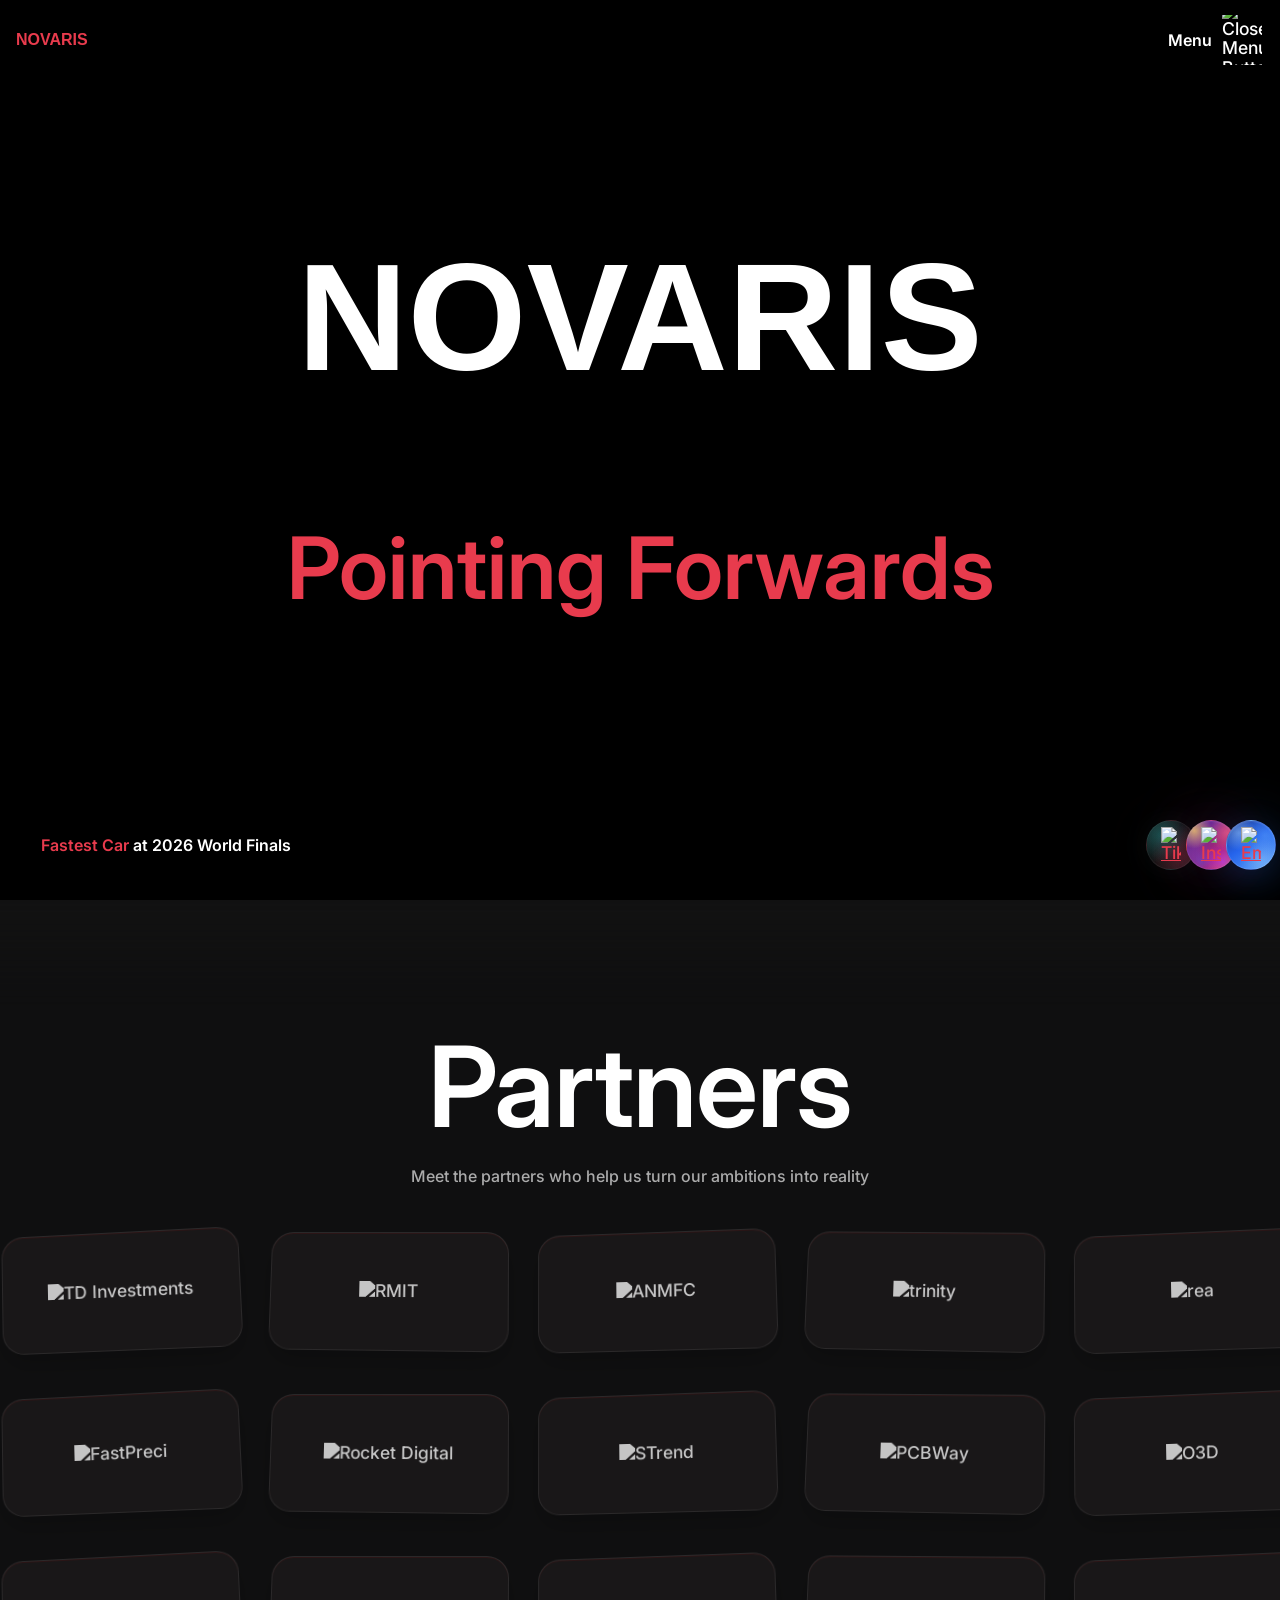
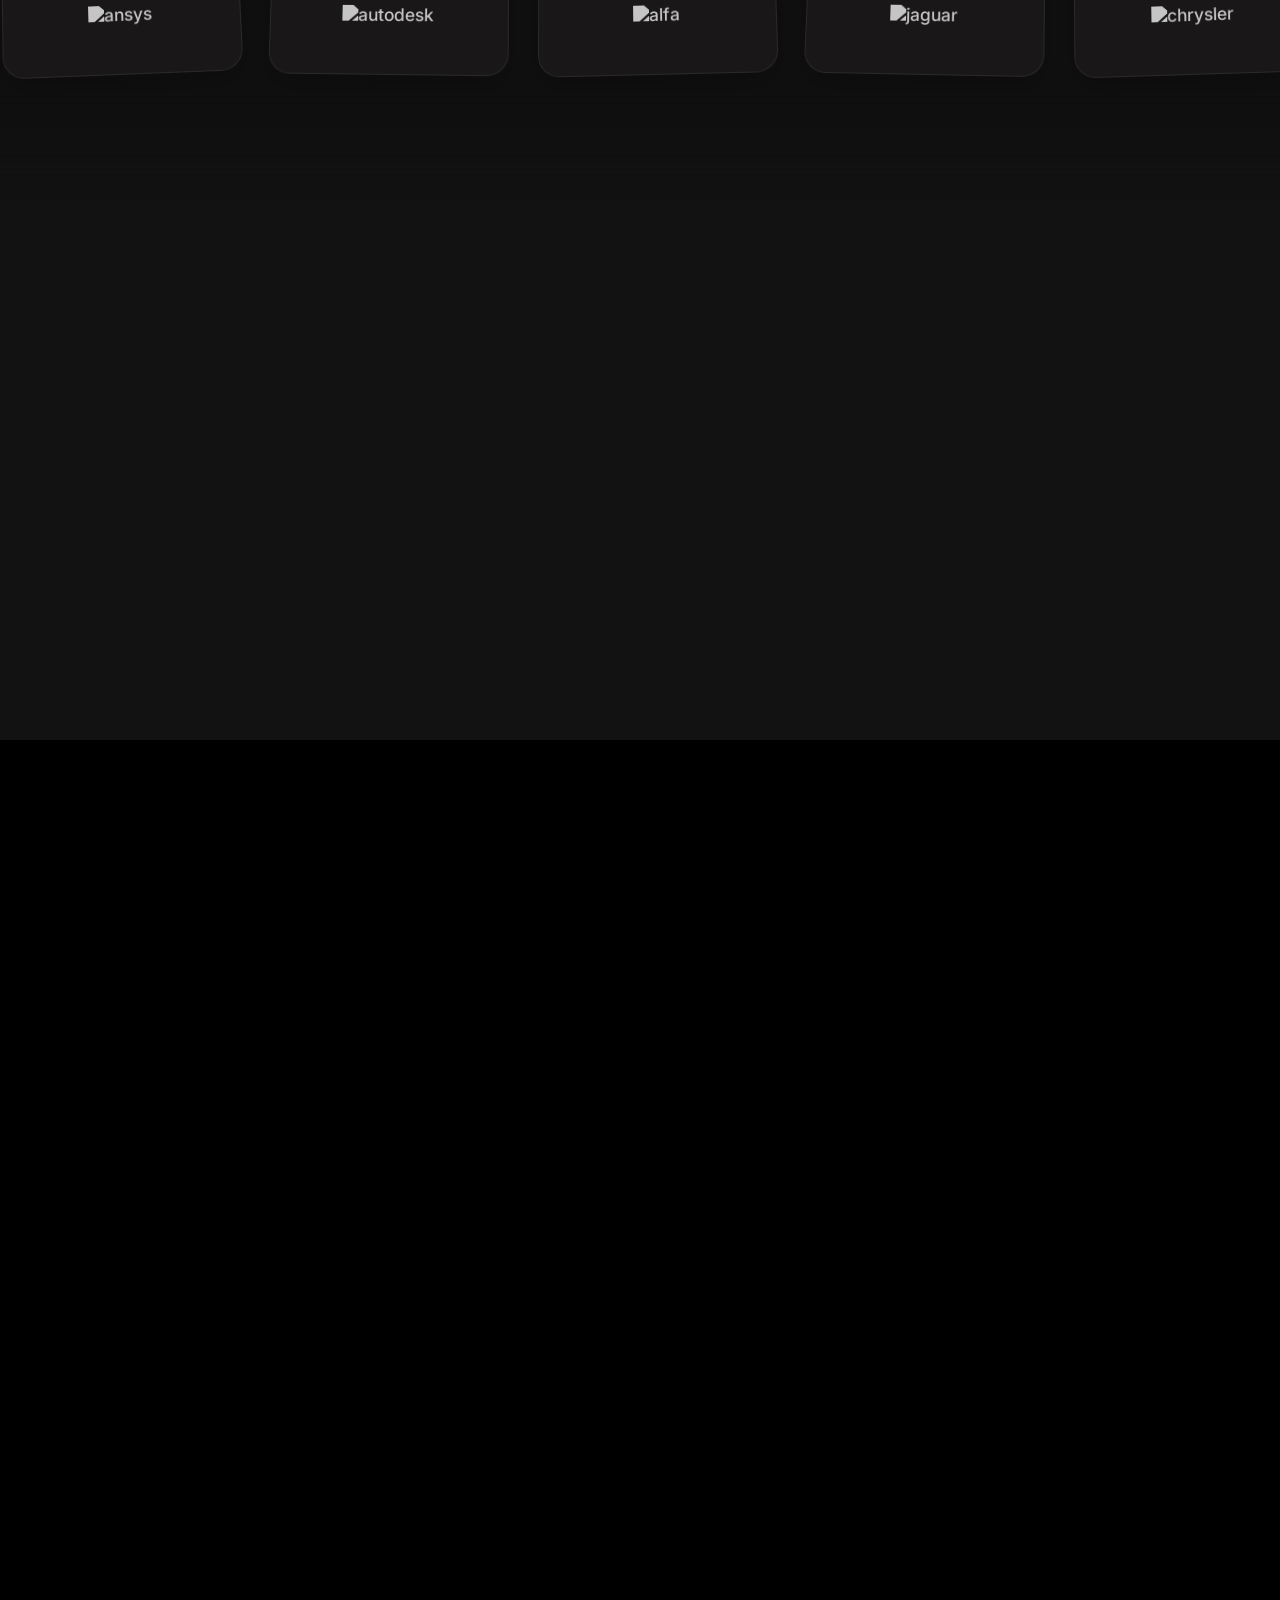
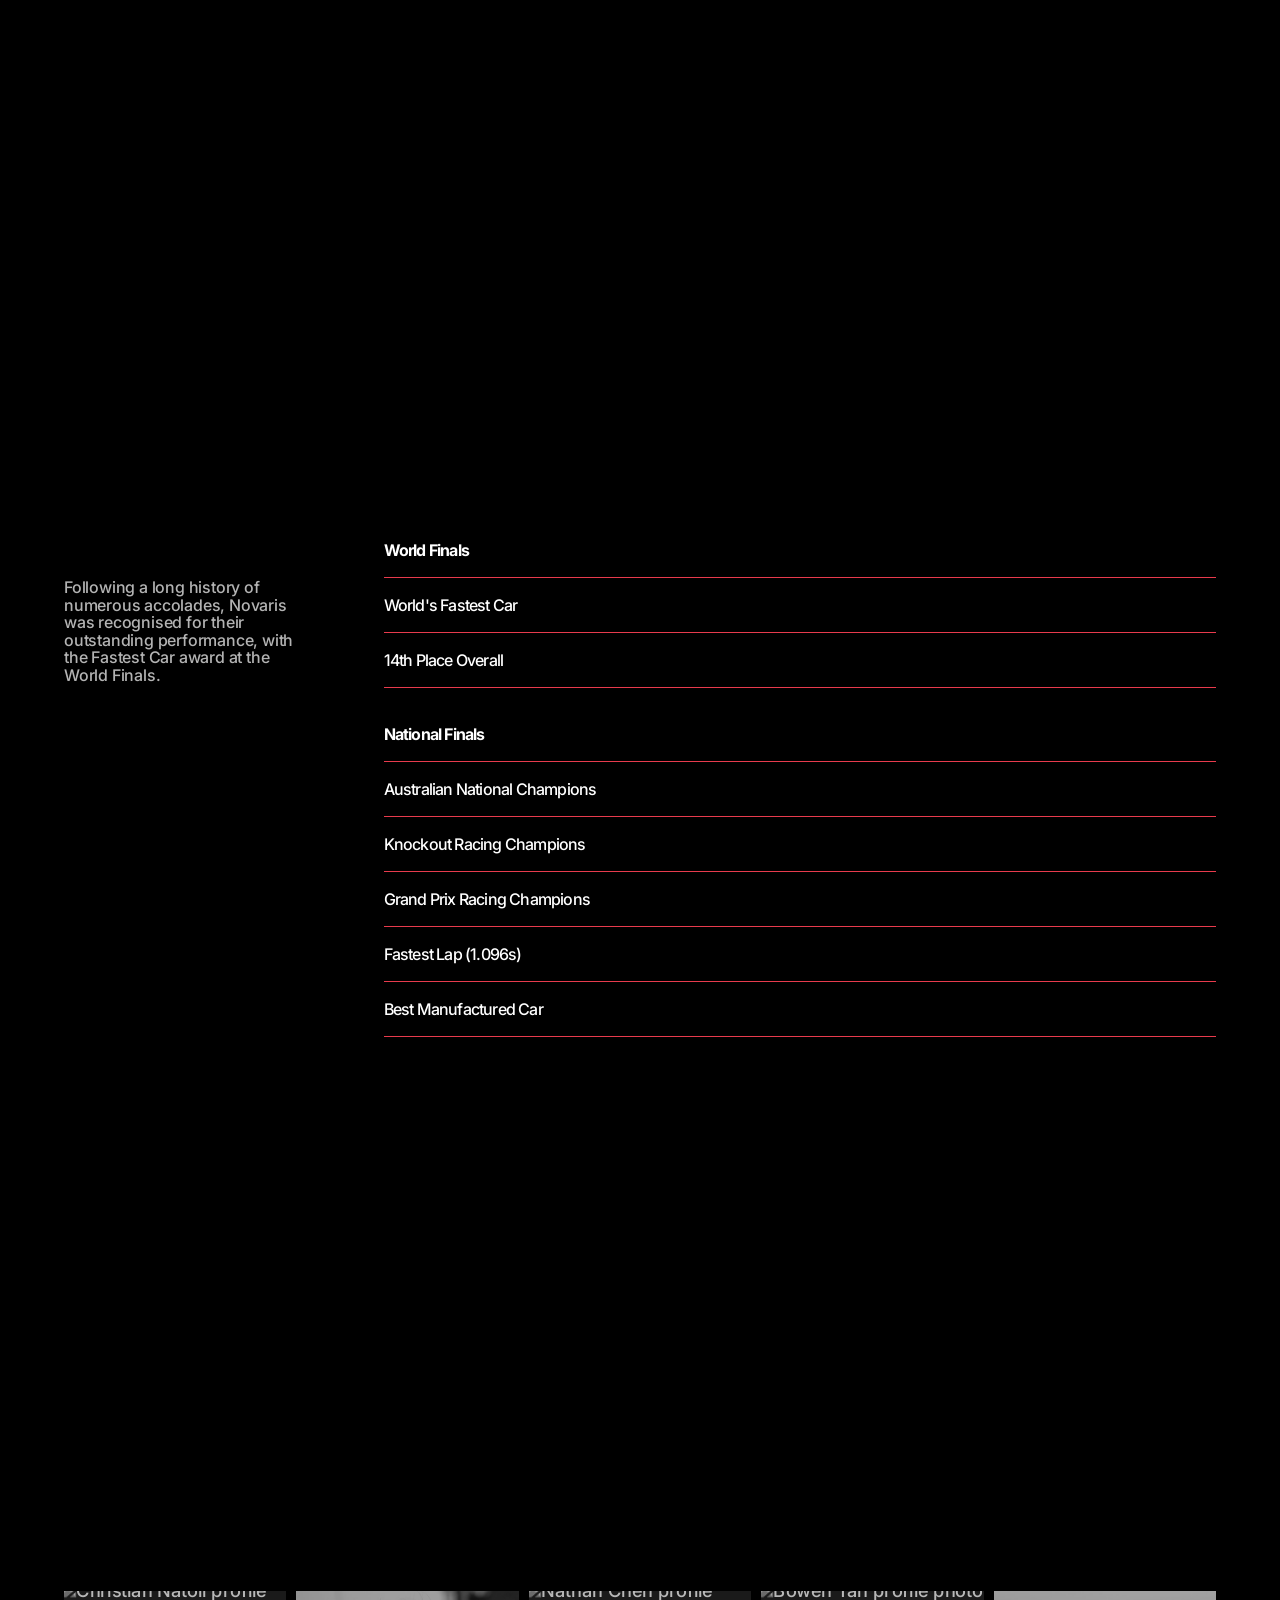
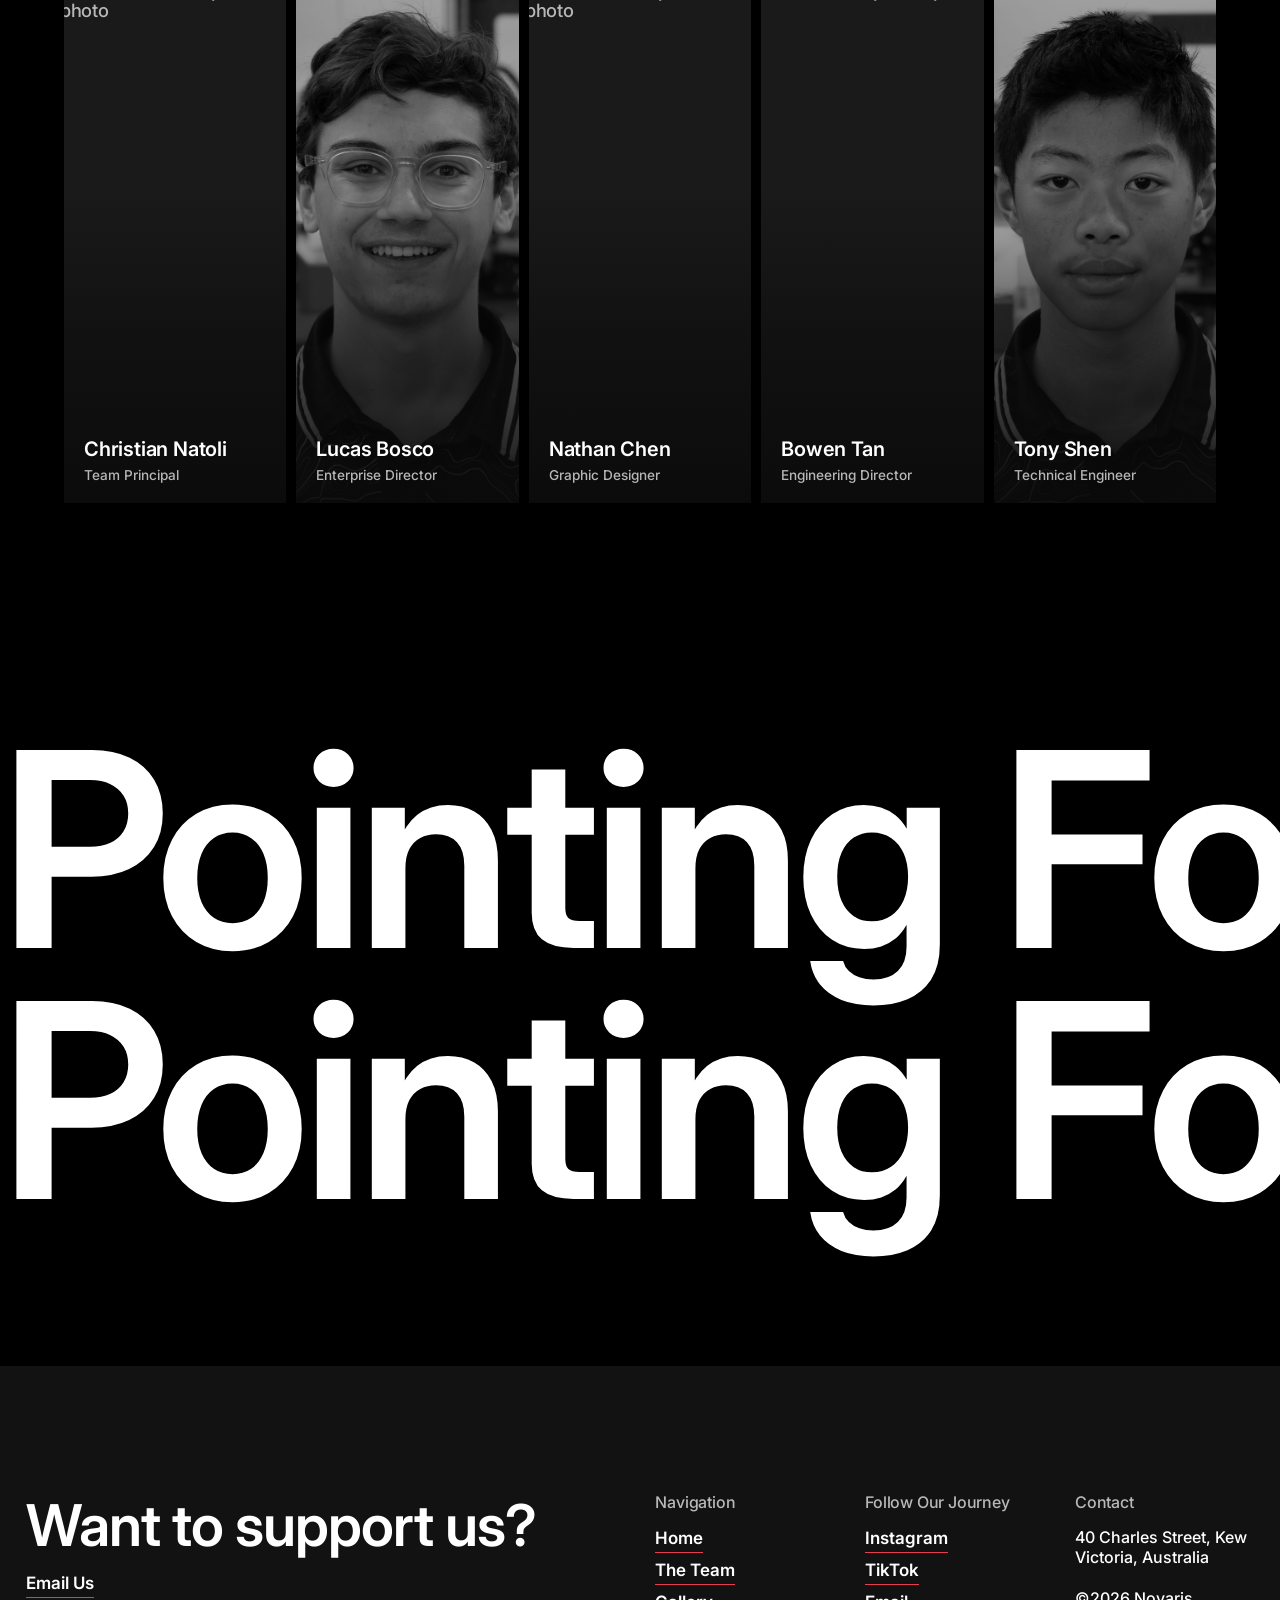
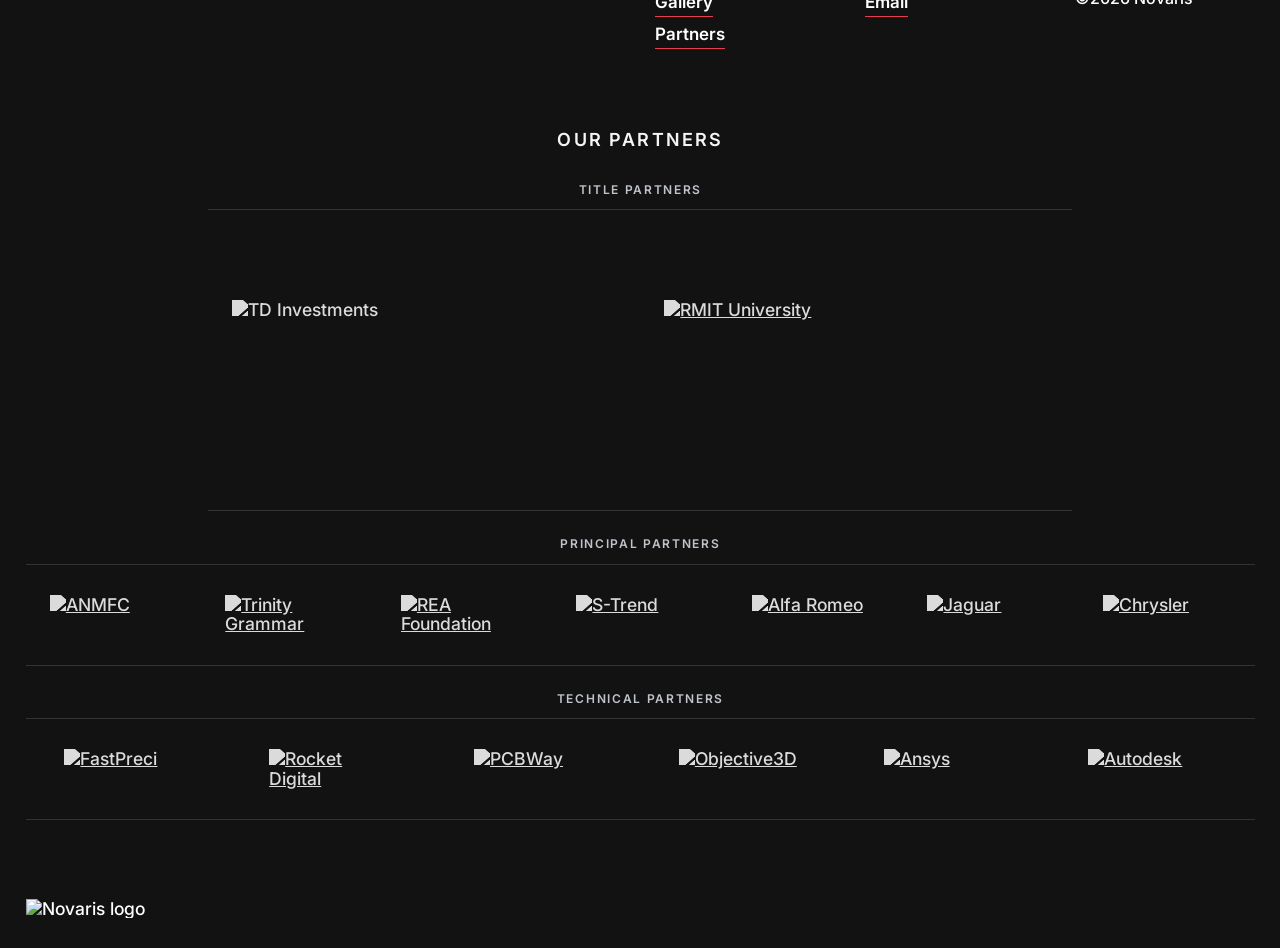
==== commit 2b9bd591: "Clean up site code and fix broken references - Load only Inter via one stylesheet instead of the blo" ====
--- a/index.html
+++ b/index.html
@@ -17,18 +17,18 @@
     <meta property="og:description" content="Novaris is an Australian STEM Racing team designing, testing, and racing high-performance miniature F1 cars while sharing our engineering journey." />
     <meta property="og:type" content="website" />
     <meta property="og:url" content="https://novarisaus.com/" />
-    <meta property="og:image" content="https://novarisaus.com/images/author.webp" />
+    <meta property="og:image" content="https://novarisaus.com/images/hero.webp" />
     <meta property="og:site_name" content="Novaris" />
     <meta property="og:locale" content="en_AU" />
-    <meta property="twitter:card" content="summary_large_image" />
-    <meta property="twitter:title" content="Novaris - STEM Racing" />
-    <meta property="twitter:description" content="Novaris is an Australian STEM Racing team designing, testing, and racing high-performance miniature F1 cars while sharing our engineering journey." />
+    <meta name="twitter:card" content="summary_large_image" />
+    <meta name="twitter:title" content="Novaris - STEM Racing" />
+    <meta name="twitter:description" content="Novaris is an Australian STEM Racing team designing, testing, and racing high-performance miniature F1 cars while sharing our engineering journey." />
     <meta name="twitter:site" content="@novaris.tgs" />
-    <meta property="twitter:image" content="https://novarisaus.com/images/author.webp" />
+    <meta name="twitter:image" content="https://novarisaus.com/images/hero.webp" />
     <meta content="width=device-width, initial-scale=1" name="viewport" />
-    <link rel="preload" as="image" href="images/author.webp" />
-
-    <link href="css/loire-template.webflow.shared.b7843be11.css" rel="stylesheet" type="text/css" />
+    <link rel="preload" as="image" href="images/hero.webp" fetchpriority="high" />
+
+    <link href="css/loire-template.webflow.shared.b7843be11.css" rel="stylesheet" />
     <link rel="stylesheet" href="css/footer-partners.css" />
     <link rel="stylesheet" href="css/team-row.css" />
 
@@ -38,14 +38,6 @@
                 opacity: 0;
             }
 
-            html.w-mod-js:not(.w-mod-ix) [data-w-id="3b94190e-aeef-faf5-e182-2633d31f0d5a"] {
-                opacity: 0;
-            }
-
-            html.w-mod-js:not(.w-mod-ix) [data-w-id="db653101-3a9f-9012-40ad-24029248e22f"] {
-                opacity: 0;
-            }
-
             html.w-mod-js:not(.w-mod-ix) [data-w-id="65c5b745-1429-2408-d8e6-3cf8f68cf928"] {
                 opacity: 0;
             }
@@ -59,15 +51,13 @@
     <link href="https://fonts.googleapis.com" rel="preconnect" />
     <link href="https://fonts.gstatic.com" rel="preconnect" crossorigin />
 
-    <script src="https://ajax.googleapis.com/ajax/libs/webfont/1.6.26/webfont.js" type="text/javascript"></script>
-    <script
-        type="text/javascript">WebFont.load({ google: { families: ["Inter:100,200,300,regular,500,600,700,800,900,100italic,200italic,300italic,italic,500italic,600italic,700italic,800italic,900italic", "Playfair Display:regular,500,600,700,800,900,italic,500italic,600italic,700italic,800italic,900italic", "Caveat Brush:regular", "Caveat:regular,500,600,700"] } });</script>
-    <script type="text/javascript">!function (o, c) {
+    <link href="https://fonts.googleapis.com/css2?family=Inter:wght@300..800&amp;display=swap" rel="stylesheet" />
+    <script>!function (o, c) {
             var n = c.documentElement, t = " w-mod-";
             n.className += t + "js", ("ontouchstart" in o || o.DocumentTouch && c instanceof DocumentTouch) && (n.className += t + "touch")
         }(window, document);</script>
 
-    <link href="images/novaris_alt.svg" rel="shortcut icon" type="image/svg" />
+    <link href="images/novaris_alt.svg" rel="icon" type="image/svg+xml" />
     <link href="images/app-icon.webp" rel="apple-touch-icon" />
     <script type="application/ld+json">
 {
@@ -180,7 +170,7 @@
                                 data-animation-type="lottie" data-src="js/icons8-globe.json" data-loop="1"
                                 data-direction="-1" data-autoplay="1" data-is-ix2-target="0" data-renderer="svg"
                                 data-default-duration="0" data-duration="1.1666666666666667"></div>
-                            <p class="top-text"><span style="color: rgb(232, 59, 77)">Fastest Car</span> at 2026 World Finals</p>
+                            <p class="top-text"><span class="text-accent">Fastest Car</span> at 2026 World Finals</p>
                         </div>
                     </div>
                     <div>
@@ -198,10 +188,6 @@
                                 target="_blank" class="social-icon-main w-inline-block"><img decoding="async" width="20" loading="lazy"
                                     alt="Email" src="images/outlook.webp" class="animation-image _3" />
                                 <div class="social-circle outlook"></div>
-                            </a><a data-w-id="87e28539-bfc6-1e4f-0808-65f3c938a822" href=""
-                                target="_blank" class="social-icon-main w-inline-block"><img decoding="async" width="21" loading="lazy"
-                                    alt="YouTube" src="images/youtube.webp" class="animation-image _3" />
-                                <div class="social-circle youtube"></div>
                             </a></div>
                     </div>
                 </div>
@@ -251,7 +237,7 @@
 
     <section class="section-photo video">
         <div class="work-card">
-            <div class="image-animation"><img decoding="async" src="images/merc.webp" loading="eager" fetchpriority="high" alt="Novaris team portrait" class="image-background" />
+            <div class="image-animation"><img decoding="async" src="images/merc.webp" loading="lazy" alt="Novaris team portrait" class="image-background" />
             </div>
         </div>
     </section>
@@ -280,7 +266,7 @@
                     <div>
                         <div class="awards-list">
                              <div class="item-wrapper">
-                                <h3 class="display-2 second _1-4-rem" style="color: rgb(232, 59, 77);"><strong>World Finals</strong></h3>
+                                <h3 class="display-2 second _1-4-rem text-accent"><strong>World Finals</strong></h3>
                                 <div class="line-divider-award">
                                     <div class="line-absolute"></div>
                                 </div>
@@ -299,7 +285,7 @@
                             </div>
                             <br>
                             <div class="item-wrapper">
-                                <h3 class="display-2 second _1-4-rem" style="color: rgb(232, 59, 77);"><strong>National Finals</strong></h3>
+                                <h3 class="display-2 second _1-4-rem text-accent"><strong>National Finals</strong></h3>
                                 <div class="line-divider-award">
                                     <div class="line-absolute"></div>
                                 </div>
@@ -338,76 +324,6 @@
                     </div>
                 </div>
             </div>
-            <!-- <div class="margin-80">
-                <div class="about-grid reverse">
-                    <h3 id="w-node-_3b94190e-aeef-faf5-e182-2633d31f0d5a-93f1f32a"
-                        data-w-id="3b94190e-aeef-faf5-e182-2633d31f0d5a" class="page-title flex thirdbig">
-                        Past Competitions
-                    </h3>
-                    <div>
-                        <div class="awards-list">
-                            <div class="item-wrapper">
-                                <div class="text-flex">
-                                    <h3 class="display-2 second _1-4-rem">Creative Developer</h3>
-                                    <h3 id="w-node-a1b123f2-eaf6-98ec-0b5c-ee518e304063-93f1f32a"
-                                        class="display-2 second _1-4-rem">Beqi Studio</h3>
-                                    <h3 id="w-node-_827c368f-4602-2eea-06da-ff05afce1891-93f1f32a"
-                                        class="display-2 second _1-4-rem">2024 — Present</h3>
-                                </div>
-                                <div class="line-divider-award">
-                                    <div class="line-absolute"></div>
-                                </div>
-                            </div>
-                            <div class="item-wrapper">
-                                <div class="text-flex">
-                                    <h3 class="display-2 second _1-4-rem">Front-End Developer</h3>
-                                    <h3 id="w-node-a5c9b3b3-ec45-7148-8612-f2d0f8e4f1b9-93f1f32a"
-                                        class="display-2 second _1-4-rem">Nova Digital Studio</h3>
-                                    <h3 id="w-node-a5c9b3b3-ec45-7148-8612-f2d0f8e4f1bb-93f1f32a"
-                                        class="display-2 second _1-4-rem">2021 — 2023</h3>
-                                </div>
-                                <div class="line-divider-award">
-                                    <div class="line-absolute"></div>
-                                </div>
-                            </div>
-                            <div class="item-wrapper">
-                                <div class="text-flex">
-                                    <h3 class="display-2 second _1-4-rem">UI Developer</h3>
-                                    <h3 id="w-node-_252ece4f-c3ea-04c0-bcf9-5cea803d1d4a-93f1f32a"
-                                        class="display-2 second _1-4-rem">Brightline Creative</h3>
-                                    <h3 id="w-node-_252ece4f-c3ea-04c0-bcf9-5cea803d1d4c-93f1f32a"
-                                        class="display-2 second _1-4-rem">2020 — 2022</h3>
-                                </div>
-                                <div class="line-divider-award">
-                                    <div class="line-absolute"></div>
-                                </div>
-                            </div>
-                            <div class="item-wrapper">
-                                <div class="text-flex">
-                                    <h3 class="display-2 second _1-4-rem">Web Designer</h3>
-                                    <h3 id="w-node-_72262d78-23ca-1631-422d-2a5abd2f23fd-93f1f32a"
-                                        class="display-2 second _1-4-rem">Elliot Studio</h3>
-                                    <h3 id="w-node-_72262d78-23ca-1631-422d-2a5abd2f23ff-93f1f32a"
-                                        class="display-2 second _1-4-rem">2017 — 2021</h3>
-                                </div>
-                                <div class="line-divider-award">
-                                    <div class="line-absolute"></div>
-                                </div>
-                            </div>
-                        </div>
-                        <div data-w-id="db653101-3a9f-9012-40ad-24029248e22f" class="margin-20"><a href="work.html"
-                                class="button-with-line invert w-inline-block">
-                                <div class="button-text-wrapper">
-                                    <div class="button-text">View All Work</div>
-                                    <div class="button-text">View All Work</div>
-                                </div>
-                                <div class="button-line-first">
-                                    <div class="button-line-overlay"></div>
-                                </div>
-                            </a></div>
-                    </div>
-                </div>
-            </div> -->
         </div>
     </section>
     <section class="section">
@@ -620,15 +536,6 @@
                                         <div class="button-line-overlay"></div>
                                     </div>
                                 </a>
-                                <!-- <a href="https://youtube.com/novaris.tgs" class="button-with-line invert w-inline-block">
-                                    <div class="button-text-wrapper">
-                                        <div class="button-text">YouTube</div>
-                                        <div class="button-text">YouTube</div>
-                                    </div>
-                                    <div class="button-line-first">
-                                        <div class="button-line-overlay"></div>
-                                    </div>
-                                </a> -->
                             </div>
                         </div>
                         <div id="w-node-_430377ad-3499-b0a3-857b-a4511ae5d416-1ae5d3e9">
@@ -704,283 +611,13 @@
         </div>
     </div>
 
-    <script>
-        const partners = {
-            tdplaceholder: {
-                name: "TD Investments",
-                logo: "images/logos/tdinvestments.svg",
-                description: "",
-                url: ""
-            },
-            rmit: {
-                name: "RMIT University",
-                logo: "images/logos/rmit.svg",
-                description: "RMIT University is an international university of technology, design, and enterprise, recognized for practical education and impactful research. By bridging academic excellence with real-world industry collaboration, RMIT empowers students and partners to drive innovation, solve complex technical challenges, and shape future-ready industries.",
-                url: "https://rmit.edu.au"
-            },
-            anmfc: {
-                name: "ANMFC",
-                logo: "images/logos/anmfc.svg",
-                description: "ANMFC (Australian Nano-Manufacture Future Challenges) empowers young Australians to build advanced, future-ready manufacturing and technical skills. They connect young people with real challenges through design, digital fabrication, materials and hands-on making, bridging education and advanced engineering to foster the next generation of innovators.",
-                url: "https://anmfc.com"
-            },
-            trinity: {
-                name: "Trinity Grammar",
-                logo: "images/logos/trinity.svg",
-                description: "Trinity Grammar School is a leading educational institution committed to fostering holistic student development, critical thinking, and technical capability. Through robust curricular and co-curricular STEM initiatives, Trinity encourages young minds to explore complex problem-solving and hands-on engineering challenges.",
-                url: "https://trinity.vic.edu.au"
-            },
-            rea: {
-                name: "REA Foundation",
-                logo: "images/logos/rea.svg",
-                description: "The REA Foundation facilitates transformative STEM career education programs, linking schools, industry, TAFE and universities to fundamentally shift student and teacher capabilities. By engaging young people in authentic, project-based learning, REA inspires students to take up STEM  career pathways after school.",
-                url: "https://rea.org.au"
-            },
-            fastpreci: {
-                name: "FastPreci",
-                logo: "images/logos/fastpreci.svg",
-                description: "FastPreci is an engineering-oriented custom manufacturing partner specializing in precision CNC machining for prototypes and production parts. We help engineers and procurement teams turn designs into reliable, manufacturable components through responsive engineering support, practical DFM feedback, consistent quality control, and flexible production capabilities. From complex prototypes to repeat production, FastPreci supports customers with clear communication and dependable execution.",
-                url: "https://www.fastpreci.com"
-            },
-            rocketdigital: {
-                name: "Rocket Digital",
-                logo: "images/logos/rocketdigital.svg",
-                description: "Rocket Digital specialises in high quality, large format digital printing. They're not just printers, they're partners, striving to exceed excpectations every time. Rocket Digital take pride in their work and don't compromise on quality. Passion and experience combine with the latest technology to deliver true innovation.",
-                url: "https://rocketdigital.com.au"
-            },
-            strend: {
-                name: "Strend",
-                logo: "images/logos/strend.svg",
-                description: "S-Trend creates exceptional apparel tailored for athletes and organizations. Leveraging digital 3D simulation technology, sustainable materials, and advanced technical fabrications, S-Trend delivers durable, professional-grade kits designed to perform under demanding conditions.",
-                url: "https://www.s-trend.com.au"
-            },
-            pcbway: {
-                name: "PCBWay",
-                logo: "images/logos/pcbway.svg",
-                description: "PCBWay is a premier advanced manufacturing partner specializing in PCB prototyping, multi-layer circuit board fabrication, and full-turnkey contract assembly. Known for rapid turnaround times and rigorous quality assurance, they empower engineers and innovators worldwide to bring complex electronic hardware designs to life efficiently.",
-                url: "https://www.pcbway.com"
-            },
-            o3d: {
-                name: "Objective3D",
-                logo: "images/logos/o3d.svg",
-                description: "Objective3D is a leading additive manufacturing and 3D printing solutions provider across Australasia, offering cutting-edge Stratasys hardware, materials, and bureau services. They help engineers and designers bridge the gap between digital concepts and functional physical reality through rapid prototyping and expert technical support.",
-                url: "https://objective3d.com.au"
-            },
-            ansys: {
-                name: "Ansys",
-                logo: "images/logos/ansys.svg",
-                description: "Ansys is a global leader in engineering simulation software, empowering design and development teams to predict how products behave under real-world physical conditions. By providing advanced tools for structural analysis, fluid dynamics, and multiphysics modeling, Ansys helps innovators optimize performance and reduce physical prototyping costs.",
-                url: "https://ansys.synopsys.com"
-            },
-            autodesk: {
-                name: "Autodesk",
-                logo: "images/logos/autodesk.svg",
-                description: "Autodesk is a global technology leader providing robust 3D design, engineering, and entertainment software. Their industry-standard tools empower creators, architects, and engineers to imagine, design, and fabricate complex systems digitally, streamlining workflows from conceptual modeling to advanced manufacturing.",
-                url: "https://autodesk.com"
-            },
-            alfaromeo: {
-                name: "Alfa Romeo",
-                logo: "images/logos/alfaromeo.svg",
-                description: "Alfa Romeo is a historic Italian automotive manufacturer renowned for its rich racing heritage, distinctive design philosophy, and high-performance engineering. Blending Italian passion with advanced automotive craftsmanship, the brand symbolizes speed, agility, and a relentless pursuit of driving excellence.",
-                url: "https://alfaromeo.com.au"
-            },
-            jaguar: {
-                name: "Jaguar",
-                logo: "images/logos/jaguar.svg",
-                description: "Jaguar is a globally celebrated luxury automotive brand famous for its iconic sports cars, elegance, and cutting-edge engineering. Rooted in a distinguished motorsport history, Jaguar combines striking design with thrilling performance and advanced technological innovation.",
-                url: "https://jaguar.com"
-            },
-            chrysler: {
-                name: "Chrysler",
-                logo: "images/logos/chrysler.svg",
-                description: "Chrysler is an iconic automotive brand recognized for engineering dependable, comfortable, and feature-rich vehicles. With a long-standing history of American automotive innovation, Chrysler focuses on practical performance, passenger comfort, and progressive design solutions.",
-                url: "https://chrysler.com.au"
-            }
-        };
-
-        const marquee = document.querySelector('#home-partners .logo-marquee');
-        const rows = [...marquee.querySelectorAll('.track')].map(track => ({
-            track,
-            originals: [...track.children]
-        }));
-
-        function fillMarquee() {
-            for (const { track, originals } of rows) {
-                const gap = parseFloat(getComputedStyle(track).columnGap);
-                const cycleWidth = originals.reduce((width, card) => width + card.offsetWidth + gap, 0);
-                if (!(cycleWidth > 0)) continue;
-                const totalCards = (1 + Math.ceil((marquee.clientWidth + gap) / cycleWidth)) * originals.length;
-                track.style.setProperty('--marquee-cycle', `-${cycleWidth}px`);
-
-                // Leave one cycle beyond the viewport so no row runs out of logos.
-                while (track.children.length < totalCards) {
-                    const copy = originals[track.children.length % originals.length].cloneNode(true);
-                    copy.removeAttribute('tabindex');
-                    copy.removeAttribute('role');
-                    copy.setAttribute('aria-hidden', 'true');
-                    track.append(copy);
-                }
-                while (track.children.length > totalCards) {
-                    track.lastElementChild.remove();
-                }
-            }
-        }
-
-        fillMarquee();
-        new ResizeObserver(fillMarquee).observe(marquee);
-
-        const modal = document.getElementById('partnerModal');
-        const modalLogo = document.getElementById('partnerModalLogo');
-        const modalName = document.getElementById('partnerModalName');
-        const modalDescription = document.getElementById('partnerModalDescription');
-        const modalLink = document.getElementById('partnerModalLink');
-        const modalClose = document.getElementById('partnerModalClose');
-        const modalBackdrop = document.querySelector('.partner-modal-backdrop');
-
-        let lastFocusedElement = null;
-
-        function openPartner(card) {
-            try {
-                // console.log(card.dataset);
-                const partner = partners[card.dataset.partner];
-                // console.log(partner);
-
-                modalName.textContent = partner.name;
-                modalDescription.textContent = partner.description;
-
-                modalLogo.src = partner.logo;
-                modalLogo.alt = partner.name;
-
-                modalLink.href = partner.url;
-
-                modal.classList.add('active');
-                modal.setAttribute('aria-hidden', 'false');
-
-                document.body.style.overflow = 'hidden';
-
-
-                lastFocusedElement = card;
-                modalClose.focus();
-            } catch (error) {}
-        }
-
-
-        function closePartner() {
-
-            if (lastFocusedElement) {
-                lastFocusedElement.focus({preventScroll: true});
-            }
-            modal.classList.remove('active');
-            modal.setAttribute('aria-hidden', 'true');
-
-            document.body.style.overflow = '';
-        }
-
-
-        marquee.addEventListener('click', event => {
-            const card = event.target.closest('.logo-card');
-            if (card) openPartner(card);
-        });
-
-        marquee.addEventListener('keydown', event => {
-            const card = event.target.closest('.logo-card');
-            if (card && (event.key === 'Enter' || event.key === ' ')) {
-                event.preventDefault();
-                openPartner(card);
-            }
-        });
-
-
-        modalClose.addEventListener('click', closePartner);
-
-        modalBackdrop.addEventListener('click', closePartner);
-
-
-        document.addEventListener('keydown', event => {
-
-            if (event.key === 'Escape') {
-                closePartner();
-            }
-
-        });
-    </script>
-
-
-    <script src="js/jquery.js?site=691b669b1f5077c093f1f336" type="text/javascript"></script>
-    <script src="js/webflow.schunk.e0c428ff9737f919.js" type="text/javascript"></script>
-    <script src="js/webflow.schunk.8db72f311fe208e7.js" type="text/javascript"></script>
-    <script src="js/webflow-script.js" type="text/javascript"></script>
+    <script src="js/jquery.js?site=691b669b1f5077c093f1f336"></script>
+    <script src="js/webflow.schunk.e0c428ff9737f919.js"></script>
+    <script src="js/webflow.schunk.8db72f311fe208e7.js"></script>
+    <script src="js/webflow-script.js"></script>
     <script src="js/smooth-wheel.js" defer></script>
-    <script>
-        const heroBg = document.querySelector('.hero-bg');
-        const bot = document.querySelector('.container-bottom');
-        const tilt = document.querySelector('.hero-tilt');
-        const img = document.querySelector('.image-animation');
-
-        let mouseX = 0;
-        let mouseY = 0;
-        let targetX = 0;
-        let targetY = 0;
-
-        let scrollY = 0;
-
-        let tiltX = 0;
-        let tiltY = 0;
-        let targetTiltX = 0;
-        let targetTiltY = 0;
-
-        let inertiaX = 0;
-        let inertiaY = 0;
-
-        window.addEventListener('scroll', () => {
-            scrollY = window.scrollY;
-        }, { passive: true });
-
-        window.addEventListener('mousemove', (e) => {
-            mouseX = (e.clientX / window.innerWidth) - 0.5;
-            mouseY = (e.clientY / window.innerHeight) - 0.5;
-
-            targetTiltX = mouseY * -4;
-            targetTiltY = mouseX * 4;
-        }, { passive: true });
-
-        function animate() {
-            targetX += (mouseX - targetX) * 0.08;
-            targetY += (mouseY - targetY) * 0.08;
-
-            const mouseOffsetX = targetX * 12;
-            const mouseOffsetY = targetY * 12;
-
-            const smoothScroll = scrollY * 0.85;
-
-            const bgScroll = smoothScroll * 0.25;
-            const botScroll = smoothScroll * 0.55;
-
-            targetTiltX = mouseY * -4;
-            targetTiltY = mouseX * 4;
-
-            inertiaX += (targetTiltX - inertiaX) * 0.08;
-            inertiaY += (targetTiltY - inertiaY) * 0.08;
-
-            heroBg.style.transform =
-                `translate3d(${mouseOffsetX}px, ${mouseOffsetY + bgScroll}px, 0) scale(1.1)`;
-
-            const blurAmount = Math.min(scrollY * 0.015, 3);
-            heroBg.style.filter = `blur(${blurAmount}px)`;
-
-            bot.style.transform =
-                `translate3d(${mouseOffsetX * 0.4}px, ${mouseOffsetY * 0.4 + botScroll}px, 0)`;
-
-            tilt.style.transform =
-                `perspective(1000px)
-         rotateX(${inertiaX}deg)
-         rotateY(${inertiaY}deg)`;
-
-            requestAnimationFrame(animate);
-        }
-
-        animate();
-    </script>
+    <script src="js/partners.js" defer></script>
+    <script src="js/hero.js" defer></script>
 
 </body>
 </html>
--- a/css/loire-template.webflow.shared.b7843be11.css
+++ b/css/loire-template.webflow.shared.b7843be11.css
@@ -0,0 +1,6144 @@
+@font-face {
+  font-family: "NovarisLogo";
+  src: url("logofont.ttf");
+}
+
+.novaris-font {
+  font-family: "NovarisLogo", sans-serif !important;
+}
+
+html {
+  -webkit-text-size-adjust: 100%;
+  -ms-text-size-adjust: 100%;
+  font-family: sans-serif;
+  overflow-x: hidden;
+}
+
+body {
+  margin: 0;
+}
+
+article,
+aside,
+details,
+figcaption,
+figure,
+footer,
+header,
+hgroup,
+main,
+menu,
+nav,
+section,
+summary {
+  display: block;
+}
+
+audio,
+canvas,
+progress,
+video {
+  vertical-align: baseline;
+  display: inline-block;
+}
+
+audio:not([controls]) {
+  height: 0;
+  display: none;
+}
+
+[hidden],
+template {
+  display: none;
+}
+
+a {
+  background-color: #0000;
+}
+
+a:active,
+a:hover {
+  outline: 0;
+}
+
+abbr[title] {
+  border-bottom: 1px dotted;
+}
+
+b,
+strong {
+  font-weight: bold;
+}
+
+dfn {
+  font-style: italic;
+}
+
+h1 {
+  margin: 0.67em 0;
+  font-size: 2em;
+}
+
+mark {
+  color: #000;
+  background: #ff0;
+}
+
+small {
+  font-size: 80%;
+}
+
+sub,
+sup {
+  vertical-align: baseline;
+  font-size: 75%;
+  line-height: 0;
+  position: relative;
+}
+
+sup {
+  top: -0.5em;
+}
+
+sub {
+  bottom: -0.25em;
+}
+
+img {
+  border: 0;
+}
+
+svg:not(:root) {
+  overflow: hidden;
+}
+
+hr {
+  box-sizing: content-box;
+  height: 0;
+}
+
+pre {
+  overflow: auto;
+}
+
+code,
+kbd,
+pre,
+samp {
+  font-family: monospace;
+  font-size: 1em;
+}
+
+button,
+input,
+optgroup,
+select,
+textarea {
+  color: inherit;
+  font: inherit;
+  margin: 0;
+}
+
+button {
+  overflow: visible;
+}
+
+button,
+select {
+  text-transform: none;
+}
+
+button,
+html input[type="button"],
+input[type="reset"] {
+  -webkit-appearance: button;
+  cursor: pointer;
+}
+
+button[disabled],
+html input[disabled] {
+  cursor: default;
+}
+
+button::-moz-focus-inner,
+input::-moz-focus-inner {
+  border: 0;
+  padding: 0;
+}
+
+input {
+  line-height: normal;
+}
+
+input[type="checkbox"],
+input[type="radio"] {
+  box-sizing: border-box;
+  padding: 0;
+}
+
+input[type="number"]::-webkit-inner-spin-button,
+input[type="number"]::-webkit-outer-spin-button {
+  height: auto;
+}
+
+input[type="search"] {
+  -webkit-appearance: none;
+}
+
+input[type="search"]::-webkit-search-cancel-button,
+input[type="search"]::-webkit-search-decoration {
+  -webkit-appearance: none;
+}
+
+legend {
+  border: 0;
+  padding: 0;
+}
+
+textarea {
+  overflow: auto;
+}
+
+optgroup {
+  font-weight: bold;
+}
+
+table {
+  border-collapse: collapse;
+  border-spacing: 0;
+}
+
+td,
+th {
+  padding: 0;
+}
+
+@font-face {
+  font-family: webflow-icons;
+  src: url("[data-uri]")
+    format("truetype");
+  font-weight: normal;
+  font-style: normal;
+}
+
+[class^="w-icon-"],
+[class*=" w-icon-"] {
+  speak: none;
+  font-variant: normal;
+  text-transform: none;
+  -webkit-font-smoothing: antialiased;
+  -moz-osx-font-smoothing: grayscale;
+  font-style: normal;
+  font-weight: normal;
+  line-height: 1;
+  font-family: webflow-icons !important;
+}
+
+.w-icon-slider-right:before {
+  content: "";
+}
+
+.w-icon-slider-left:before {
+  content: "";
+}
+
+.w-icon-nav-menu:before {
+  content: "";
+}
+
+.w-icon-arrow-down:before,
+.w-icon-dropdown-toggle:before {
+  content: "";
+}
+
+.w-icon-file-upload-remove:before {
+  content: "";
+}
+
+.w-icon-file-upload-icon:before {
+  content: "";
+}
+
+* {
+  box-sizing: border-box;
+}
+
+html {
+  height: 100%;
+}
+
+body {
+  color: #333;
+  background-color: #fff;
+  min-height: 100%;
+  margin: 0;
+  font-family: Inter, sans-serif;
+  font-size: 14px;
+  line-height: 20px;
+}
+
+img {
+  vertical-align: middle;
+  max-width: 100%;
+  display: inline-block;
+}
+
+html.w-mod-touch * {
+  background-attachment: scroll !important;
+}
+
+.w-block {
+  display: block;
+}
+
+.w-inline-block {
+  max-width: 100%;
+  display: inline-block;
+}
+
+.w-clearfix:before,
+.w-clearfix:after {
+  content: " ";
+  grid-area: 1 / 1 / 2 / 2;
+  display: table;
+}
+
+.w-clearfix:after {
+  clear: both;
+}
+
+.w-hidden {
+  display: none;
+}
+
+.redtitle {
+  color: var(--colors--second-color);
+}
+
+.w-button {
+  color: #fff;
+  line-height: inherit;
+  cursor: pointer;
+  background-color: #3898ec;
+  border: 0;
+  border-radius: 0;
+  padding: 9px 15px;
+  text-decoration: none;
+  display: inline-block;
+}
+
+input.w-button {
+  -webkit-appearance: button;
+}
+
+html[data-w-dynpage] [data-w-cloak] {
+  color: #0000 !important;
+}
+
+.w-code-block {
+  margin: unset;
+}
+
+pre.w-code-block code {
+  all: inherit;
+}
+
+.w-optimization {
+  display: contents;
+}
+
+.w-webflow-badge,
+.w-webflow-badge > img {
+  box-sizing: unset;
+  width: unset;
+  height: unset;
+  max-height: unset;
+  max-width: unset;
+  min-height: unset;
+  min-width: unset;
+  margin: unset;
+  padding: unset;
+  float: unset;
+  clear: unset;
+  border: unset;
+  border-radius: unset;
+  background: unset;
+  background-image: unset;
+  background-position: unset;
+  background-size: unset;
+  background-repeat: unset;
+  background-origin: unset;
+  background-clip: unset;
+  background-attachment: unset;
+  background-color: unset;
+  box-shadow: unset;
+  transform: unset;
+  direction: unset;
+  font-family: unset;
+  font-weight: unset;
+  color: unset;
+  font-size: unset;
+  line-height: unset;
+  font-style: unset;
+  font-variant: unset;
+  text-align: unset;
+  letter-spacing: unset;
+  -webkit-text-decoration: unset;
+  text-decoration: unset;
+  text-indent: unset;
+  text-transform: unset;
+  list-style-type: unset;
+  text-shadow: unset;
+  vertical-align: unset;
+  cursor: unset;
+  white-space: unset;
+  word-break: unset;
+  word-spacing: unset;
+  word-wrap: unset;
+  transition: unset;
+}
+
+.w-webflow-badge {
+  white-space: nowrap;
+  cursor: pointer;
+  box-shadow:
+    0 0 0 1px #0000001a,
+    0 1px 3px #0000001a;
+  visibility: visible !important;
+  opacity: 1 !important;
+  z-index: 2147483647 !important;
+  color: #aaadb0 !important;
+  overflow: unset !important;
+  background-color: #fff !important;
+  border-radius: 3px !important;
+  width: auto !important;
+  height: auto !important;
+  margin: 0 !important;
+  padding: 6px !important;
+  font-size: 12px !important;
+  line-height: 14px !important;
+  text-decoration: none !important;
+  display: inline-block !important;
+  position: fixed !important;
+  inset: auto 12px 12px auto !important;
+  transform: none !important;
+}
+
+.w-webflow-badge > img {
+  position: unset;
+  visibility: unset !important;
+  opacity: 1 !important;
+  vertical-align: middle !important;
+  display: inline-block !important;
+}
+
+h1,
+h2,
+h3,
+h4,
+h5,
+h6 {
+  margin-bottom: 10px;
+  font-weight: bold;
+}
+
+h1 {
+  margin-top: 20px;
+  font-size: 38px;
+  line-height: 44px;
+}
+
+h2 {
+  margin-top: 20px;
+  font-size: 32px;
+  line-height: 36px;
+}
+
+h3 {
+  margin-top: 20px;
+  font-size: 24px;
+  line-height: 30px;
+}
+
+h4 {
+  margin-top: 10px;
+  font-size: 18px;
+  line-height: 24px;
+}
+
+h5 {
+  margin-top: 10px;
+  font-size: 14px;
+  line-height: 20px;
+}
+
+h6 {
+  margin-top: 10px;
+  font-size: 12px;
+  line-height: 18px;
+}
+
+p {
+  margin-top: 0;
+  margin-bottom: 10px;
+}
+
+blockquote {
+  border-left: 5px solid #e2e2e2;
+  margin: 0 0 10px;
+  padding: 10px 20px;
+  font-size: 18px;
+  line-height: 22px;
+}
+
+figure {
+  margin: 0 0 10px;
+}
+
+figcaption {
+  text-align: center;
+  margin-top: 5px;
+}
+
+ul,
+ol {
+  margin-top: 0;
+  margin-bottom: 10px;
+  padding-left: 40px;
+}
+
+.w-list-unstyled {
+  padding-left: 0;
+  list-style: none;
+}
+
+.w-embed:before,
+.w-embed:after {
+  content: " ";
+  grid-area: 1 / 1 / 2 / 2;
+  display: table;
+}
+
+.w-embed:after {
+  clear: both;
+}
+
+.w-video {
+  width: 100%;
+  padding: 0;
+  position: relative;
+}
+
+.w-video iframe,
+.w-video object,
+.w-video embed {
+  border: none;
+  width: 100%;
+  height: 100%;
+  position: absolute;
+  top: 0;
+  left: 0;
+}
+
+fieldset {
+  border: 0;
+  margin: 0;
+  padding: 0;
+}
+
+button,
+[type="button"],
+[type="reset"] {
+  cursor: pointer;
+  -webkit-appearance: button;
+  border: 0;
+}
+
+.w-form {
+  margin: 0 0 15px;
+}
+
+.w-form-done {
+  text-align: center;
+  background-color: #ddd;
+  padding: 20px;
+  display: none;
+}
+
+.w-form-fail {
+  background-color: #ffdede;
+  margin-top: 10px;
+  padding: 10px;
+  display: none;
+}
+
+label {
+  margin-bottom: 5px;
+  font-weight: bold;
+  display: block;
+}
+
+.w-input,
+.w-select {
+  color: #333;
+  vertical-align: middle;
+  background-color: #fff;
+  border: 1px solid #ccc;
+  width: 100%;
+  height: 38px;
+  margin-bottom: 10px;
+  padding: 8px 12px;
+  font-size: 14px;
+  line-height: 1.42857;
+  display: block;
+}
+
+.w-input::placeholder,
+.w-select::placeholder {
+  color: #999;
+}
+
+.w-input:focus,
+.w-select:focus {
+  border-color: #3898ec;
+  outline: 0;
+}
+
+.w-input[disabled],
+.w-select[disabled],
+.w-input[readonly],
+.w-select[readonly],
+fieldset[disabled] .w-input,
+fieldset[disabled] .w-select {
+  cursor: not-allowed;
+}
+
+.w-input[disabled]:not(.w-input-disabled),
+.w-select[disabled]:not(.w-input-disabled),
+.w-input[readonly],
+.w-select[readonly],
+fieldset[disabled]:not(.w-input-disabled) .w-input,
+fieldset[disabled]:not(.w-input-disabled) .w-select {
+  background-color: #eee;
+}
+
+textarea.w-input,
+textarea.w-select {
+  height: auto;
+}
+
+.w-select {
+  background-color: #f3f3f3;
+}
+
+.w-select[multiple] {
+  height: auto;
+}
+
+.w-form-label {
+  cursor: pointer;
+  margin-bottom: 0;
+  font-weight: normal;
+  display: inline-block;
+}
+
+.w-radio {
+  margin-bottom: 5px;
+  padding-left: 20px;
+  display: block;
+}
+
+.w-radio:before,
+.w-radio:after {
+  content: " ";
+  grid-area: 1 / 1 / 2 / 2;
+  display: table;
+}
+
+.w-radio:after {
+  clear: both;
+}
+
+.w-radio-input {
+  float: left;
+  margin: 3px 0 0 -20px;
+  line-height: normal;
+}
+
+.w-file-upload {
+  margin-bottom: 10px;
+  display: block;
+}
+
+.w-file-upload-input {
+  opacity: 0;
+  z-index: -100;
+  width: 0.1px;
+  height: 0.1px;
+  position: absolute;
+  overflow: hidden;
+}
+
+.w-file-upload-default,
+.w-file-upload-uploading,
+.w-file-upload-success {
+  color: #333;
+  display: inline-block;
+}
+
+.w-file-upload-error {
+  margin-top: 10px;
+  display: block;
+}
+
+.w-file-upload-default.w-hidden,
+.w-file-upload-uploading.w-hidden,
+.w-file-upload-error.w-hidden,
+.w-file-upload-success.w-hidden {
+  display: none;
+}
+
+.w-file-upload-uploading-btn {
+  cursor: pointer;
+  background-color: #fafafa;
+  border: 1px solid #ccc;
+  margin: 0;
+  padding: 8px 12px;
+  font-size: 14px;
+  font-weight: normal;
+  display: flex;
+}
+
+.w-file-upload-file {
+  background-color: #fafafa;
+  border: 1px solid #ccc;
+  flex-grow: 1;
+  justify-content: space-between;
+  margin: 0;
+  padding: 8px 9px 8px 11px;
+  display: flex;
+}
+
+.w-file-upload-file-name {
+  font-size: 14px;
+  font-weight: normal;
+  display: block;
+}
+
+.w-file-remove-link {
+  cursor: pointer;
+  width: auto;
+  height: auto;
+  margin-top: 3px;
+  margin-left: 10px;
+  padding: 3px;
+  display: block;
+}
+
+.w-icon-file-upload-remove {
+  margin: auto;
+  font-size: 10px;
+}
+
+.w-file-upload-error-msg {
+  color: #e83b4d;
+  padding: 2px 0;
+  display: inline-block;
+}
+
+.w-file-upload-info {
+  padding: 0 12px;
+  line-height: 38px;
+  display: inline-block;
+}
+
+.w-file-upload-label {
+  cursor: pointer;
+  background-color: #fafafa;
+  border: 1px solid #ccc;
+  margin: 0;
+  padding: 8px 12px;
+  font-size: 14px;
+  font-weight: normal;
+  display: inline-block;
+}
+
+.w-icon-file-upload-icon,
+.w-icon-file-upload-uploading {
+  width: 20px;
+  margin-right: 8px;
+  display: inline-block;
+}
+
+.w-icon-file-upload-uploading {
+  height: 20px;
+}
+
+.w-container {
+  max-width: 940px;
+  margin-left: auto;
+  margin-right: auto;
+}
+
+.w-container:before,
+.w-container:after {
+  content: " ";
+  grid-area: 1 / 1 / 2 / 2;
+  display: table;
+}
+
+.w-container:after {
+  clear: both;
+}
+
+.w-container .w-row {
+  margin-left: -10px;
+  margin-right: -10px;
+}
+
+.w-row:before,
+.w-row:after {
+  content: " ";
+  grid-area: 1 / 1 / 2 / 2;
+  display: table;
+}
+
+.w-row:after {
+  clear: both;
+}
+
+.w-row .w-row {
+  margin-left: 0;
+  margin-right: 0;
+}
+
+.w-col {
+  float: left;
+  width: 100%;
+  min-height: 1px;
+  padding-left: 10px;
+  padding-right: 10px;
+  position: relative;
+}
+
+.w-col .w-col {
+  padding-left: 0;
+  padding-right: 0;
+}
+
+.w-col-1 {
+  width: 8.33333%;
+}
+
+.w-col-2 {
+  width: 16.6667%;
+}
+
+.w-col-3 {
+  width: 25%;
+}
+
+.w-col-4 {
+  width: 33.3333%;
+}
+
+.w-col-5 {
+  width: 41.6667%;
+}
+
+.w-col-6 {
+  width: 50%;
+}
+
+.w-col-7 {
+  width: 58.3333%;
+}
+
+.w-col-8 {
+  width: 66.6667%;
+}
+
+.w-col-9 {
+  width: 75%;
+}
+
+.w-col-10 {
+  width: 83.3333%;
+}
+
+.w-col-11 {
+  width: 91.6667%;
+}
+
+.w-col-12 {
+  width: 100%;
+}
+
+.w-hidden-main {
+  display: none !important;
+}
+
+@media screen and (max-width: 991px) {
+  .w-container {
+    max-width: 728px;
+  }
+
+  .w-hidden-main {
+    display: inherit !important;
+  }
+
+  .w-hidden-medium {
+    display: none !important;
+  }
+
+  .w-col-medium-1 {
+    width: 8.33333%;
+  }
+
+  .w-col-medium-2 {
+    width: 16.6667%;
+  }
+
+  .w-col-medium-3 {
+    width: 25%;
+  }
+
+  .w-col-medium-4 {
+    width: 33.3333%;
+  }
+
+  .w-col-medium-5 {
+    width: 41.6667%;
+  }
+
+  .w-col-medium-6 {
+    width: 50%;
+  }
+
+  .w-col-medium-7 {
+    width: 58.3333%;
+  }
+
+  .w-col-medium-8 {
+    width: 66.6667%;
+  }
+
+  .w-col-medium-9 {
+    width: 75%;
+  }
+
+  .w-col-medium-10 {
+    width: 83.3333%;
+  }
+
+  .w-col-medium-11 {
+    width: 91.6667%;
+  }
+
+  .w-col-medium-12 {
+    width: 100%;
+  }
+
+  .w-col-stack {
+    width: 100%;
+    left: auto;
+    right: auto;
+  }
+}
+
+@media screen and (max-width: 767px) {
+  .w-hidden-main,
+  .w-hidden-medium {
+    display: inherit !important;
+  }
+
+  .w-hidden-small {
+    display: none !important;
+  }
+
+  .w-row,
+  .w-container .w-row {
+    margin-left: 0;
+    margin-right: 0;
+  }
+
+  .w-col {
+    width: 100%;
+    left: auto;
+    right: auto;
+  }
+
+  .w-col-small-1 {
+    width: 8.33333%;
+  }
+
+  .w-col-small-2 {
+    width: 16.6667%;
+  }
+
+  .w-col-small-3 {
+    width: 25%;
+  }
+
+  .w-col-small-4 {
+    width: 33.3333%;
+  }
+
+  .w-col-small-5 {
+    width: 41.6667%;
+  }
+
+  .w-col-small-6 {
+    width: 50%;
+  }
+
+  .w-col-small-7 {
+    width: 58.3333%;
+  }
+
+  .w-col-small-8 {
+    width: 66.6667%;
+  }
+
+  .w-col-small-9 {
+    width: 75%;
+  }
+
+  .w-col-small-10 {
+    width: 83.3333%;
+  }
+
+  .w-col-small-11 {
+    width: 91.6667%;
+  }
+
+  .w-col-small-12 {
+    width: 100%;
+  }
+}
+
+@media screen and (max-width: 479px) {
+  .w-container {
+    max-width: none;
+  }
+
+  .w-hidden-main,
+  .w-hidden-medium,
+  .w-hidden-small {
+    display: inherit !important;
+  }
+
+  .w-hidden-tiny {
+    display: none !important;
+  }
+
+  .w-col {
+    width: 100%;
+  }
+
+  .w-col-tiny-1 {
+    width: 8.33333%;
+  }
+
+  .w-col-tiny-2 {
+    width: 16.6667%;
+  }
+
+  .w-col-tiny-3 {
+    width: 25%;
+  }
+
+  .w-col-tiny-4 {
+    width: 33.3333%;
+  }
+
+  .w-col-tiny-5 {
+    width: 41.6667%;
+  }
+
+  .w-col-tiny-6 {
+    width: 50%;
+  }
+
+  .w-col-tiny-7 {
+    width: 58.3333%;
+  }
+
+  .w-col-tiny-8 {
+    width: 66.6667%;
+  }
+
+  .w-col-tiny-9 {
+    width: 75%;
+  }
+
+  .w-col-tiny-10 {
+    width: 83.3333%;
+  }
+
+  .w-col-tiny-11 {
+    width: 91.6667%;
+  }
+
+  .w-col-tiny-12 {
+    width: 100%;
+  }
+}
+
+.w-widget {
+  position: relative;
+}
+
+.w-widget-map {
+  width: 100%;
+  height: 400px;
+}
+
+.w-widget-map label {
+  width: auto;
+  display: inline;
+}
+
+.w-widget-map img {
+  max-width: inherit;
+}
+
+.w-widget-map .gm-style-iw {
+  text-align: center;
+}
+
+.w-widget-map .gm-style-iw > button {
+  display: none !important;
+}
+
+.w-widget-twitter {
+  overflow: hidden;
+}
+
+.w-widget-twitter-count-shim {
+  vertical-align: top;
+  text-align: center;
+  background: #fff;
+  border: 1px solid #758696;
+  border-radius: 3px;
+  width: 28px;
+  height: 20px;
+  display: inline-block;
+  position: relative;
+}
+
+.w-widget-twitter-count-shim * {
+  pointer-events: none;
+  -webkit-user-select: none;
+  user-select: none;
+}
+
+.w-widget-twitter-count-shim .w-widget-twitter-count-inner {
+  text-align: center;
+  color: #999;
+  font-family: serif;
+  font-size: 15px;
+  line-height: 12px;
+  position: relative;
+}
+
+.w-widget-twitter-count-shim .w-widget-twitter-count-clear {
+  display: block;
+  position: relative;
+}
+
+.w-widget-twitter-count-shim.w--large {
+  width: 36px;
+  height: 28px;
+}
+
+.w-widget-twitter-count-shim.w--large .w-widget-twitter-count-inner {
+  font-size: 18px;
+  line-height: 18px;
+}
+
+.w-widget-twitter-count-shim:not(.w--vertical) {
+  margin-left: 5px;
+  margin-right: 8px;
+}
+
+.w-widget-twitter-count-shim:not(.w--vertical).w--large {
+  margin-left: 6px;
+}
+
+.w-widget-twitter-count-shim:not(.w--vertical):before,
+.w-widget-twitter-count-shim:not(.w--vertical):after {
+  content: " ";
+  pointer-events: none;
+  border: solid #0000;
+  width: 0;
+  height: 0;
+  position: absolute;
+  top: 50%;
+  left: 0;
+}
+
+.w-widget-twitter-count-shim:not(.w--vertical):before {
+  border-width: 4px;
+  border-color: #75869600 #5d6c7b #75869600 #75869600;
+  margin-top: -4px;
+  margin-left: -9px;
+}
+
+.w-widget-twitter-count-shim:not(.w--vertical).w--large:before {
+  border-width: 5px;
+  margin-top: -5px;
+  margin-left: -10px;
+}
+
+.w-widget-twitter-count-shim:not(.w--vertical):after {
+  border-width: 4px;
+  border-color: #fff0 #fff #fff0 #fff0;
+  margin-top: -4px;
+  margin-left: -8px;
+}
+
+.w-widget-twitter-count-shim:not(.w--vertical).w--large:after {
+  border-width: 5px;
+  margin-top: -5px;
+  margin-left: -9px;
+}
+
+.w-widget-twitter-count-shim.w--vertical {
+  width: 61px;
+  height: 33px;
+  margin-bottom: 8px;
+}
+
+.w-widget-twitter-count-shim.w--vertical:before,
+.w-widget-twitter-count-shim.w--vertical:after {
+  content: " ";
+  pointer-events: none;
+  border: solid #0000;
+  width: 0;
+  height: 0;
+  position: absolute;
+  top: 100%;
+  left: 50%;
+}
+
+.w-widget-twitter-count-shim.w--vertical:before {
+  border-width: 5px;
+  border-color: #5d6c7b #75869600 #75869600;
+  margin-left: -5px;
+}
+
+.w-widget-twitter-count-shim.w--vertical:after {
+  border-width: 4px;
+  border-color: #fff #fff0 #fff0;
+  margin-left: -4px;
+}
+
+.w-widget-twitter-count-shim.w--vertical .w-widget-twitter-count-inner {
+  font-size: 18px;
+  line-height: 22px;
+}
+
+.w-widget-twitter-count-shim.w--vertical.w--large {
+  width: 76px;
+}
+
+.w-background-video {
+  color: #fff;
+  height: 500px;
+  position: relative;
+  overflow: hidden;
+}
+
+.w-background-video > video {
+  object-fit: cover;
+  z-index: -100;
+  background-position: 50%;
+  background-size: cover;
+  width: 100%;
+  height: 100%;
+  margin: auto;
+  position: absolute;
+  inset: -100%;
+}
+
+.w-background-video > video::-webkit-media-controls-start-playback-button {
+  -webkit-appearance: none;
+  display: none !important;
+}
+
+.w-background-video--control {
+  background-color: #0000;
+  padding: 0;
+  position: absolute;
+  bottom: 1em;
+  right: 1em;
+}
+
+.w-background-video--control > [hidden] {
+  display: none !important;
+}
+
+.w-slider {
+  text-align: center;
+  clear: both;
+  -webkit-tap-highlight-color: #0000;
+  tap-highlight-color: #0000;
+  background: #ddd;
+  height: 300px;
+  position: relative;
+}
+
+.w-slider-mask {
+  z-index: 1;
+  white-space: nowrap;
+  height: 100%;
+  display: block;
+  position: relative;
+  left: 0;
+  right: 0;
+  overflow: hidden;
+}
+
+.w-slide {
+  vertical-align: top;
+  white-space: normal;
+  text-align: left;
+  width: 100%;
+  height: 100%;
+  display: inline-block;
+  position: relative;
+}
+
+.w-slider-nav {
+  z-index: 2;
+  text-align: center;
+  -webkit-tap-highlight-color: #0000;
+  tap-highlight-color: #0000;
+  height: 40px;
+  margin: auto;
+  padding-top: 10px;
+  position: absolute;
+  inset: auto 0 0;
+}
+
+.w-slider-nav.w-round > div {
+  border-radius: 100%;
+}
+
+.w-slider-nav.w-num > div {
+  font-size: inherit;
+  line-height: inherit;
+  width: auto;
+  height: auto;
+  padding: 0.2em 0.5em;
+}
+
+.w-slider-nav.w-shadow > div {
+  box-shadow: 0 0 3px #3336;
+}
+
+.w-slider-nav-invert {
+  color: #fff;
+}
+
+.w-slider-nav-invert > div {
+  background-color: #2226;
+}
+
+.w-slider-nav-invert > div.w-active {
+  background-color: #222;
+}
+
+.w-slider-dot {
+  cursor: pointer;
+  background-color: #fff6;
+  width: 1em;
+  height: 1em;
+  margin: 0 3px 0.5em;
+  transition:
+    background-color 0.1s,
+    color 0.1s;
+  display: inline-block;
+  position: relative;
+}
+
+.w-slider-dot.w-active {
+  background-color: #fff;
+}
+
+.w-slider-dot:focus {
+  outline: none;
+  box-shadow: 0 0 0 2px #fff;
+}
+
+.w-slider-dot:focus.w-active {
+  box-shadow: none;
+}
+
+.w-slider-arrow-left,
+.w-slider-arrow-right {
+  cursor: pointer;
+  color: #fff;
+  -webkit-tap-highlight-color: #0000;
+  tap-highlight-color: #0000;
+  -webkit-user-select: none;
+  user-select: none;
+  width: 80px;
+  margin: auto;
+  font-size: 40px;
+  position: absolute;
+  inset: 0;
+  overflow: hidden;
+}
+
+.w-slider-arrow-left [class^="w-icon-"],
+.w-slider-arrow-right [class^="w-icon-"],
+.w-slider-arrow-left [class*=" w-icon-"],
+.w-slider-arrow-right [class*=" w-icon-"] {
+  position: absolute;
+}
+
+.w-slider-arrow-left:focus,
+.w-slider-arrow-right:focus {
+  outline: 0;
+}
+
+.w-slider-arrow-left {
+  z-index: 3;
+  right: auto;
+}
+
+.w-slider-arrow-right {
+  z-index: 4;
+  left: auto;
+}
+
+.w-icon-slider-left,
+.w-icon-slider-right {
+  width: 1em;
+  height: 1em;
+  margin: auto;
+  inset: 0;
+}
+
+.w-slider-aria-label {
+  clip: rect(0 0 0 0);
+  border: 0;
+  width: 1px;
+  height: 1px;
+  margin: -1px;
+  padding: 0;
+  position: absolute;
+  overflow: hidden;
+}
+
+.w-slider-force-show {
+  display: block !important;
+}
+
+.w-dropdown {
+  text-align: left;
+  z-index: 900;
+  margin-left: auto;
+  margin-right: auto;
+  display: inline-block;
+  position: relative;
+}
+
+.w-dropdown-btn,
+.w-dropdown-toggle,
+.w-dropdown-link {
+  vertical-align: top;
+  color: #222;
+  text-align: left;
+  white-space: nowrap;
+  margin-left: auto;
+  margin-right: auto;
+  padding: 20px;
+  text-decoration: none;
+  position: relative;
+}
+
+.w-dropdown-toggle {
+  -webkit-user-select: none;
+  user-select: none;
+  cursor: pointer;
+  padding-right: 40px;
+  display: inline-block;
+}
+
+.w-dropdown-toggle:focus {
+  outline: 0;
+}
+
+.w-icon-dropdown-toggle {
+  width: 1em;
+  height: 1em;
+  margin: auto 20px auto auto;
+  position: absolute;
+  top: 0;
+  bottom: 0;
+  right: 0;
+}
+
+.w-dropdown-list {
+  background: #ddd;
+  min-width: 100%;
+  display: none;
+  position: absolute;
+}
+
+.w-dropdown-list.w--open {
+  display: block;
+}
+
+.w-dropdown-link {
+  color: #222;
+  padding: 10px 20px;
+  display: block;
+}
+
+.w-dropdown-link.w--current {
+  color: #0082f3;
+}
+
+.w-dropdown-link:focus {
+  outline: 0;
+}
+
+@media screen and (max-width: 767px) {
+  .w-nav-brand {
+    padding-left: 10px;
+  }
+}
+
+.w-lightbox-backdrop {
+  cursor: auto;
+  letter-spacing: normal;
+  text-indent: 0;
+  text-shadow: none;
+  text-transform: none;
+  visibility: visible;
+  white-space: normal;
+  word-break: normal;
+  word-spacing: normal;
+  word-wrap: normal;
+  color: #fff;
+  text-align: center;
+  z-index: 2000;
+  opacity: 0;
+  -webkit-user-select: none;
+  -moz-user-select: none;
+  -webkit-tap-highlight-color: transparent;
+  background: #000000e6;
+  outline: 0;
+  font-family:
+    Helvetica Neue,
+    Helvetica,
+    Ubuntu,
+    Segoe UI,
+    Verdana,
+    sans-serif;
+  font-size: 17px;
+  font-style: normal;
+  font-weight: 300;
+  line-height: 1.2;
+  list-style: disc;
+  position: fixed;
+  inset: 0;
+  -webkit-transform: translate(0);
+}
+
+.w-lightbox-backdrop,
+.w-lightbox-container {
+  -webkit-overflow-scrolling: touch;
+  height: 100%;
+  overflow: auto;
+}
+
+.w-lightbox-content {
+  height: 100vh;
+  position: relative;
+  overflow: hidden;
+}
+
+.w-lightbox-view {
+  opacity: 0;
+  width: 100vw;
+  height: 100vh;
+  position: absolute;
+}
+
+.w-lightbox-view:before {
+  content: "";
+  height: 100vh;
+}
+
+.w-lightbox-group,
+.w-lightbox-group .w-lightbox-view,
+.w-lightbox-group .w-lightbox-view:before {
+  height: 86vh;
+}
+
+.w-lightbox-frame,
+.w-lightbox-view:before {
+  vertical-align: middle;
+  display: inline-block;
+}
+
+.w-lightbox-figure {
+  margin: 0;
+  position: relative;
+}
+
+.w-lightbox-group .w-lightbox-figure {
+  cursor: pointer;
+}
+
+.w-lightbox-img {
+  width: auto;
+  max-width: none;
+  height: auto;
+}
+
+.w-lightbox-image {
+  float: none;
+  max-width: 100vw;
+  max-height: 100vh;
+  display: block;
+}
+
+.w-lightbox-group .w-lightbox-image {
+  max-height: 86vh;
+}
+
+.w-lightbox-caption {
+  text-align: left;
+  text-overflow: ellipsis;
+  white-space: nowrap;
+  background: #0006;
+  padding: 0.5em 1em;
+  position: absolute;
+  bottom: 0;
+  left: 0;
+  right: 0;
+  overflow: hidden;
+}
+
+.w-lightbox-embed {
+  width: 100%;
+  height: 100%;
+  position: absolute;
+  inset: 0;
+}
+
+.w-lightbox-control {
+  cursor: pointer;
+  background-position: center;
+  background-repeat: no-repeat;
+  background-size: 24px;
+  width: 4em;
+  transition: all 0.3s;
+  position: absolute;
+  top: 0;
+}
+
+.w-lightbox-left {
+  background-image: url("[data-uri]");
+  display: none;
+  bottom: 0;
+  left: 0;
+}
+
+.w-lightbox-right {
+  background-image: url("[data-uri]");
+  display: none;
+  bottom: 0;
+  right: 0;
+}
+
+.w-lightbox-close {
+  background-image: url("[data-uri]");
+  background-size: 18px;
+  height: 2.6em;
+  right: 0;
+}
+
+.w-lightbox-strip {
+  white-space: nowrap;
+  padding: 0 1vh;
+  line-height: 0;
+  position: absolute;
+  bottom: 0;
+  left: 0;
+  right: 0;
+  overflow: auto hidden;
+}
+
+.w-lightbox-item {
+  box-sizing: content-box;
+  cursor: pointer;
+  width: 10vh;
+  padding: 2vh 1vh;
+  display: inline-block;
+  -webkit-transform: translate3d(0, 0, 0);
+}
+
+.w-lightbox-active {
+  opacity: 0.3;
+}
+
+.w-lightbox-thumbnail {
+  background: #222;
+  height: 10vh;
+  position: relative;
+  overflow: hidden;
+}
+
+.w-lightbox-thumbnail-image {
+  position: absolute;
+  top: 0;
+  left: 0;
+}
+
+.w-lightbox-thumbnail .w-lightbox-tall {
+  width: 100%;
+  top: 50%;
+  transform: translate(0, -50%);
+}
+
+.w-lightbox-thumbnail .w-lightbox-wide {
+  height: 100%;
+  left: 50%;
+  transform: translate(-50%);
+}
+
+.w-lightbox-spinner {
+  box-sizing: border-box;
+  border: 5px solid #0006;
+  border-radius: 50%;
+  width: 40px;
+  height: 40px;
+  margin-top: -20px;
+  margin-left: -20px;
+  animation: 0.8s linear infinite spin;
+  position: absolute;
+  top: 50%;
+  left: 50%;
+}
+
+.w-lightbox-spinner:after {
+  content: "";
+  border: 3px solid #0000;
+  border-bottom-color: #fff;
+  border-radius: 50%;
+  position: absolute;
+  inset: -4px;
+}
+
+.w-lightbox-hide {
+  display: none;
+}
+
+.w-lightbox-noscroll {
+  overflow: hidden;
+}
+
+@media (min-width: 768px) {
+  .w-lightbox-content {
+    height: 96vh;
+    margin-top: 2vh;
+  }
+
+  .w-lightbox-view,
+  .w-lightbox-view:before {
+    height: 96vh;
+  }
+
+  .w-lightbox-group,
+  .w-lightbox-group .w-lightbox-view,
+  .w-lightbox-group .w-lightbox-view:before {
+    height: 84vh;
+  }
+
+  .w-lightbox-image {
+    max-width: 96vw;
+    max-height: 96vh;
+  }
+
+  .w-lightbox-group .w-lightbox-image {
+    max-width: 82.3vw;
+    max-height: 84vh;
+  }
+
+  .w-lightbox-left,
+  .w-lightbox-right {
+    opacity: 0.5;
+    display: block;
+  }
+
+  .w-lightbox-close {
+    opacity: 0.8;
+  }
+
+  .w-lightbox-control:hover {
+    opacity: 1;
+  }
+}
+
+.w-lightbox-inactive,
+.w-lightbox-inactive:hover {
+  opacity: 0;
+}
+
+.w-richtext:before,
+.w-richtext:after {
+  content: " ";
+  grid-area: 1 / 1 / 2 / 2;
+  display: table;
+}
+
+.w-richtext:after {
+  clear: both;
+}
+
+.w-richtext[contenteditable="true"]:before,
+.w-richtext[contenteditable="true"]:after {
+  white-space: initial;
+}
+
+.w-richtext ol,
+.w-richtext ul {
+  overflow: hidden;
+}
+
+.w-richtext .w-richtext-figure-selected.w-richtext-figure-type-video div:after,
+.w-richtext .w-richtext-figure-selected[data-rt-type="video"] div:after,
+.w-richtext .w-richtext-figure-selected.w-richtext-figure-type-image div,
+.w-richtext .w-richtext-figure-selected[data-rt-type="image"] div {
+  outline: 2px solid #2895f7;
+}
+
+.w-richtext figure.w-richtext-figure-type-video > div:after,
+.w-richtext figure[data-rt-type="video"] > div:after {
+  content: "";
+  display: none;
+  position: absolute;
+  inset: 0;
+}
+
+.w-richtext figure {
+  max-width: 60%;
+  position: relative;
+}
+
+.w-richtext figure > div:before {
+  cursor: default !important;
+}
+
+.w-richtext figure img {
+  width: 100%;
+}
+
+.w-richtext figure figcaption.w-richtext-figcaption-placeholder {
+  opacity: 0.6;
+}
+
+.w-richtext figure div {
+  color: #0000;
+  font-size: 0;
+}
+
+.w-richtext figure.w-richtext-figure-type-image,
+.w-richtext figure[data-rt-type="image"] {
+  display: table;
+}
+
+.w-richtext figure.w-richtext-figure-type-image > div,
+.w-richtext figure[data-rt-type="image"] > div {
+  display: inline-block;
+}
+
+.w-richtext figure.w-richtext-figure-type-image > figcaption,
+.w-richtext figure[data-rt-type="image"] > figcaption {
+  caption-side: bottom;
+  display: table-caption;
+}
+
+.w-richtext figure.w-richtext-figure-type-video,
+.w-richtext figure[data-rt-type="video"] {
+  width: 60%;
+  height: 0;
+}
+
+.w-richtext figure.w-richtext-figure-type-video iframe,
+.w-richtext figure[data-rt-type="video"] iframe {
+  width: 100%;
+  height: 100%;
+  position: absolute;
+  top: 0;
+  left: 0;
+}
+
+.w-richtext figure.w-richtext-figure-type-video > div,
+.w-richtext figure[data-rt-type="video"] > div {
+  width: 100%;
+}
+
+.w-richtext figure.w-richtext-align-center {
+  clear: both;
+  margin-left: auto;
+  margin-right: auto;
+}
+
+.w-richtext figure.w-richtext-align-center.w-richtext-figure-type-image > div,
+.w-richtext figure.w-richtext-align-center[data-rt-type="image"] > div {
+  max-width: 100%;
+}
+
+.w-richtext figure.w-richtext-align-normal {
+  clear: both;
+}
+
+.w-richtext figure.w-richtext-align-fullwidth {
+  text-align: center;
+  clear: both;
+  width: 100%;
+  max-width: 100%;
+  margin-left: auto;
+  margin-right: auto;
+  display: block;
+}
+
+.w-richtext figure.w-richtext-align-fullwidth > div {
+  padding-bottom: inherit;
+  display: inline-block;
+}
+
+.w-richtext figure.w-richtext-align-fullwidth > figcaption {
+  display: block;
+}
+
+.w-richtext figure.w-richtext-align-floatleft {
+  float: left;
+  clear: none;
+  margin-right: 15px;
+}
+
+.w-richtext figure.w-richtext-align-floatright {
+  float: right;
+  clear: none;
+  margin-left: 15px;
+}
+
+.w-nav {
+  z-index: 1000;
+  background: #ddd;
+  position: relative;
+}
+
+.w-nav:before,
+.w-nav:after {
+  content: " ";
+  grid-area: 1 / 1 / 2 / 2;
+  display: table;
+}
+
+.w-nav:after {
+  clear: both;
+}
+
+.w-nav-brand {
+  float: left;
+  color: #333;
+  text-decoration: none;
+  position: relative;
+}
+
+.w-nav-link {
+  vertical-align: top;
+  color: #222;
+  text-align: left;
+  margin-left: auto;
+  margin-right: auto;
+  padding: 20px;
+  text-decoration: none;
+  display: inline-block;
+  position: relative;
+}
+
+.w-nav-link.w--current {
+  color: #0082f3;
+}
+
+.w-nav-menu {
+  float: right;
+  position: relative;
+}
+
+[data-nav-menu-open] {
+  text-align: center;
+  background: #c8c8c8;
+  min-width: 200px;
+  position: absolute;
+  top: 100%;
+  left: 0;
+  right: 0;
+  overflow: visible;
+  display: block !important;
+}
+
+.w--nav-link-open {
+  display: block;
+  position: relative;
+}
+
+.w-nav-overlay {
+  width: 100%;
+  display: none;
+  position: absolute;
+  top: 100%;
+  left: 0;
+  right: 0;
+  overflow: hidden;
+}
+
+.w-nav-overlay [data-nav-menu-open] {
+  top: 0;
+}
+
+.w-nav[data-animation="over-left"] .w-nav-overlay {
+  width: auto;
+}
+
+.w-nav[data-animation="over-left"] .w-nav-overlay,
+.w-nav[data-animation="over-left"] [data-nav-menu-open] {
+  z-index: 1;
+  top: 0;
+  right: auto;
+}
+
+.w-nav[data-animation="over-right"] .w-nav-overlay {
+  width: auto;
+}
+
+.w-nav[data-animation="over-right"] .w-nav-overlay,
+.w-nav[data-animation="over-right"] [data-nav-menu-open] {
+  z-index: 1;
+  top: 0;
+  left: auto;
+}
+
+.w-nav-button {
+  float: right;
+  cursor: pointer;
+  -webkit-tap-highlight-color: #0000;
+  tap-highlight-color: #0000;
+  -webkit-user-select: none;
+  user-select: none;
+  padding: 18px;
+  font-size: 24px;
+  display: none;
+  position: relative;
+}
+
+.w-nav-button:focus {
+  outline: 0;
+}
+
+.w-nav-button.w--open {
+  color: #fff;
+  background-color: #c8c8c8;
+}
+
+.w-nav[data-collapse="all"] .w-nav-menu {
+  display: none;
+}
+
+.w-nav[data-collapse="all"] .w-nav-button,
+.w--nav-dropdown-open,
+.w--nav-dropdown-toggle-open {
+  display: block;
+}
+
+.w--nav-dropdown-list-open {
+  position: static;
+}
+
+@media screen and (max-width: 991px) {
+  .w-nav[data-collapse="medium"] .w-nav-menu {
+    display: none;
+  }
+
+  .w-nav[data-collapse="medium"] .w-nav-button {
+    display: block;
+  }
+}
+
+@media screen and (max-width: 767px) {
+  .w-nav[data-collapse="small"] .w-nav-menu {
+    display: none;
+  }
+
+  .w-nav[data-collapse="small"] .w-nav-button {
+    display: block;
+  }
+
+  .w-nav-brand {
+    padding-left: 10px;
+  }
+}
+
+@media screen and (max-width: 479px) {
+  .w-nav[data-collapse="tiny"] .w-nav-menu {
+    display: none;
+  }
+
+  .w-nav[data-collapse="tiny"] .w-nav-button {
+    display: block;
+  }
+}
+
+.w-tabs {
+  position: relative;
+}
+
+.w-tabs:before,
+.w-tabs:after {
+  content: " ";
+  grid-area: 1 / 1 / 2 / 2;
+  display: table;
+}
+
+.w-tabs:after {
+  clear: both;
+}
+
+.w-tab-menu {
+  position: relative;
+}
+
+.w-tab-link {
+  vertical-align: top;
+  text-align: left;
+  cursor: pointer;
+  color: #222;
+  background-color: #ddd;
+  padding: 9px 30px;
+  text-decoration: none;
+  display: inline-block;
+  position: relative;
+}
+
+.w-tab-link.w--current {
+  background-color: #c8c8c8;
+}
+
+.w-tab-link:focus {
+  outline: 0;
+}
+
+.w-tab-content {
+  display: block;
+  position: relative;
+  overflow: hidden;
+}
+
+.w-tab-pane {
+  display: none;
+  position: relative;
+}
+
+.w--tab-active {
+  display: block;
+}
+
+@media screen and (max-width: 479px) {
+  .w-tab-link {
+    display: block;
+  }
+}
+
+.w-ix-emptyfix:after {
+  content: "";
+}
+
+@keyframes spin {
+  0% {
+    transform: rotate(0);
+  }
+
+  100% {
+    transform: rotate(360deg);
+  }
+}
+
+.w-dyn-empty {
+  background-color: #ddd;
+  padding: 10px;
+}
+
+.w-dyn-hide,
+.w-dyn-bind-empty,
+.w-condition-invisible {
+  display: none !important;
+}
+
+.wf-layout-layout {
+  display: grid;
+}
+
+:root {
+  --color--second-color: #121212;
+  --font--primary-font: Inter, sans-serif;
+  --colors--fourth-color: white;
+  --button--nav-text: 1.1rem;
+  --line-height--page-line-height: 1.1;
+  --font-weight--500: 500;
+  --font--h1: 7rem;
+  --font--h2: 3.6rem;
+  --font--h3: 1.7rem;
+  --font--h4: 1.4rem;
+  --font--h5: 1rem;
+  --font--h6: 0.8rem;
+  --line-height--paragraph-line-height: 1.3;
+  --colors--second-color: #e83b4d;
+  /* #f5f5f5; */
+  --button--button-color: white;
+  --font-weight--400: 400;
+  --colors--first-color: black;
+  --page-container--width: 100%;
+  --page-container--container-large: 1300px;
+  --page-margin--divider-large: 60px;
+  --page-margin--margin-30px\<deleted\|variable-6c1e3925-07e9-8131-6edf-36a407b4761d\>: 30px;
+  --page-margin--divider-small: 20px;
+  --backdrop-filter--blur-color: #f8f8f31a;
+  --backdrop-filter--backdrop-size: 40px;
+  --color--first-color: white;
+  --page-margin--divider-medium: 50px;
+  --button--font-size: 14px;
+  --page-margin--margin-100px\<deleted\|variable-cf05ab6e-af2d-3706-c5d9-acfd3ea83e39\>: 100px;
+  --line-height--page-line-height-2: 0.85;
+  --font-weight--600: 600;
+  --colors--third-color: #ffffffb3;
+  --main-title: 17rem;
+  --page-margin--margin-80px\<deleted\|variable-b2b76a9d-e8da-0265-5d54-07b10f53a9ca\>: 80px;
+  --button--round-corners: 3rem;
+  --button--circle-round-corners: 10rem;
+  --button--cta-title: 24vw;
+  --backdrop-filter--backdrop-size-second: 15px;
+  --page-container--round-corners: 0.6rem;
+  --page-margin--divider-extra-small: 10px;
+  --page-margin--divider-x-large: 150px;
+  --font--second-font: "Inter", sans-serif;
+  --font--third-font: Caveat, sans-serif;
+  --font--work-title: 1.2rem;
+  --section--padding-top-bottom: 250px;
+  --section--padding-left-right: 2%;
+  --font-weight--300: 300;
+  --font-weight--700: 700;
+  --font-weight--800: 800;
+}
+
+body {
+  background-color: var(--color--second-color);
+  font-family: var(--font--primary-font);
+  color: var(--colors--fourth-color);
+  font-size: var(--button--nav-text);
+  line-height: var(--line-height--page-line-height);
+  font-weight: var(--font-weight--500);
+}
+
+h1 {
+  font-size: var(--font--h1);
+  line-height: var(--line-height--page-line-height);
+  font-weight: var(--font-weight--500);
+  margin-top: 20px;
+  margin-bottom: 10px;
+}
+
+h2 {
+  font-size: var(--font--h2);
+  margin-top: 20px;
+  margin-bottom: 10px;
+}
+
+h3 {
+  font-size: var(--font--h3);
+  font-weight: var(--font-weight--500);
+  margin-top: 20px;
+  margin-bottom: 10px;
+}
+
+h4 {
+  font-size: var(--font--h4);
+  margin-top: 10px;
+  margin-bottom: 10px;
+}
+
+h5 {
+  font-size: var(--font--h5);
+  margin-top: 10px;
+  margin-bottom: 10px;
+  font-weight: 500;
+}
+
+h6 {
+  font-size: var(--font--h6);
+  margin-top: 10px;
+  margin-bottom: 10px;
+}
+
+p {
+  font-size: var(--font--h5);
+  line-height: var(--line-height--paragraph-line-height);
+  font-weight: var(--font-weight--500);
+  margin-bottom: 10px;
+}
+
+a {
+  color: var(--colors--second-color);
+  text-decoration: underline;
+}
+
+img {
+  max-width: 100%;
+  display: inline-block;
+}
+
+blockquote {
+  border-left: 1px solid var(--button--button-color);
+  color: var(--colors--fourth-color);
+  font-size: 28px;
+  line-height: var(--line-height--paragraph-line-height);
+  font-weight: var(--font-weight--400);
+  margin-bottom: 10px;
+  padding: 0 20px;
+}
+
+.page-wrapper {
+  z-index: 20;
+  position: relative;
+}
+
+.button-with-animation {
+  color: #0c0c1d;
+  text-transform: uppercase;
+  background-color: #fff;
+  border-radius: 40px;
+  flex-direction: column;
+  justify-content: center;
+  align-items: center;
+  padding: 15px 24px;
+  font-size: 14px;
+  font-weight: 700;
+  text-decoration: none;
+  display: flex;
+  position: relative;
+  overflow: hidden;
+}
+
+.button {
+  background-color: var(--colors--fourth-color);
+  color: var(--colors--first-color);
+  text-align: center;
+  letter-spacing: -1px;
+  border-radius: 3px;
+  padding: 0.85rem 1.4rem;
+  font-size: 15px;
+  font-weight: 500;
+  text-decoration: none;
+  overflow: visible;
+}
+
+.button:hover {
+  opacity: 0.76;
+}
+
+.container {
+  z-index: 30;
+  width: var(--page-container--width);
+  max-width: var(--page-container--container-large);
+  mix-blend-mode: normal;
+  margin-left: auto;
+  margin-right: auto;
+  position: relative;
+}
+
+.section {
+  z-index: 10;
+  background-color: var(--colors--first-color);
+  padding: 150px 5%;
+  position: relative;
+}
+
+.section.with-work-page {
+  z-index: 20;
+  background-color: var(--colors--first-color);
+  padding-top: 50px;
+  padding-bottom: 50px;
+}
+
+.section.with-utility {
+  background-color: var(--colors--first-color);
+  padding-top: 150px;
+  padding-bottom: 150px;
+}
+
+.section.gray {
+  background-color: #000;
+}
+
+.display-1 {
+  opacity: 100;
+  line-height: var(--line-height--page-line-height);
+  font-weight: var(--font-weight--500);
+  letter-spacing: -0.15rem;
+  margin-top: 0;
+  margin-bottom: 0;
+  padding-bottom: 5px;
+}
+
+.display-1.second {
+  letter-spacing: -0.05rem;
+}
+
+.display-1.second._5rem {
+  font-size: var(--font--h2);
+}
+
+.display-1.second._1-7-rem {
+  opacity: 1;
+  font-size: var(--font--h3);
+  line-height: var(--line-height--paragraph-line-height);
+  letter-spacing: -0.05rem;
+}
+
+.display-1.second._1-7-rem.opacity {
+  opacity: 0.6;
+}
+
+.display-1.second._1-7-rem.smaller {
+  font-size: var(--font--h4);
+}
+
+.margin-60 {
+  margin-top: var(--page-margin--divider-large);
+}
+
+.margin-30 {
+  margin-top: var(
+    --page-margin--margin-30px\<deleted\|variable-6c1e3925-07e9-8131-6edf-36a407b4761d\>
+  );
+}
+
+.margin-30.make-flex {
+  display: flex;
+}
+
+.margin-30.make-flex.c {
+  justify-content: center;
+  align-items: center;
+}
+
+.project-circle {
+  z-index: 999;
+  opacity: 1;
+  color: #000;
+  text-align: center;
+  letter-spacing: 3px;
+  text-transform: uppercase;
+  justify-content: center;
+  align-items: center;
+  width: 76px;
+  height: 76px;
+  font-size: 20px;
+  text-decoration: none;
+  display: flex;
+  position: absolute;
+  inset: auto 20px 20px auto;
+}
+
+.margin-20 {
+  margin-top: var(--page-margin--divider-small);
+}
+
+.hero_pricing-link {
+  color: #fff;
+  text-align: center;
+  background-color: #2a2a2d;
+  border: 1px solid #414141;
+  border-radius: 10px;
+  width: 100%;
+  max-width: 100%;
+  padding-top: 10px;
+  padding-bottom: 10px;
+  font-weight: 300;
+  text-decoration: none;
+  transition: all 0.2s;
+}
+
+.hero_pricing-link:hover {
+  box-shadow: 0 0 5px 2px #ffffffbf;
+}
+
+.hero_pricing-features-div {
+  grid-column-gap: 10px;
+  grid-row-gap: 10px;
+  justify-content: space-between;
+  align-items: center;
+  width: 100%;
+  height: 100%;
+  display: flex;
+}
+
+.faq-item-top {
+  grid-column-gap: 0px;
+  grid-row-gap: 0px;
+  border-bottom: 1px #ffffff1f;
+  border-left: 1px #ffffff1f;
+  border-right: 1px #ffffff1f;
+  flex-direction: row;
+  grid-template-rows: auto;
+  grid-template-columns: 5rem 1fr auto;
+  grid-auto-columns: 1fr;
+  justify-content: start;
+  place-items: center start;
+  width: 100%;
+  padding-top: 34px;
+  padding-bottom: 34px;
+  display: grid;
+}
+
+.faq-item {
+  grid-column-gap: 0px;
+  grid-row-gap: 0px;
+  cursor: pointer;
+  background-color: #ddd0;
+  border-top: 1px solid #e7eeee;
+  border-bottom: 1px #ffffff1f;
+  flex-direction: column;
+  flex: 0 auto;
+  grid-template-rows: auto;
+  grid-template-columns: auto 1fr;
+  grid-auto-columns: 1fr;
+  justify-content: flex-end;
+  place-items: stretch stretch;
+  width: 100%;
+  padding: 0;
+  transition: all 0.8s cubic-bezier(0.215, 0.61, 0.355, 1);
+  display: flex;
+}
+
+.faq-item.w--current {
+  background-color: #ddd0;
+  overflow: hidden;
+}
+
+.utility-page-wrap {
+  z-index: 100;
+  justify-content: center;
+  align-items: center;
+  width: 100vw;
+  max-width: 100%;
+  height: 100vh;
+  max-height: 100%;
+  display: flex;
+  position: relative;
+  overflow: hidden;
+}
+
+.utility-page-content {
+  text-align: center;
+  flex-direction: column;
+  display: flex;
+}
+
+.utility-page-form {
+  grid-column-gap: 15px;
+  grid-row-gap: 15px;
+  flex-direction: column;
+  align-items: stretch;
+  display: flex;
+}
+
+.input-first {
+  background-color: var(--backdrop-filter--blur-color);
+  -webkit-backdrop-filter: blur(var(--backdrop-filter--backdrop-size));
+  backdrop-filter: blur(var(--backdrop-filter--backdrop-size));
+  color: var(--color--first-color);
+  border: 1px #000;
+  border-radius: 3px;
+  min-height: 53px;
+  margin-bottom: 0;
+  padding: 16px 24px 16px 14px;
+  font-size: 15px;
+  font-weight: 400;
+  line-height: 20px;
+}
+
+.input-first:hover {
+  border-color: var(--colors--first-color);
+}
+
+.input-first:focus {
+  border-color: var(--colors--first-color);
+  color: #555;
+}
+
+.input-first::placeholder {
+  color: #999;
+  letter-spacing: -0.3px;
+  font-size: 15px;
+  font-weight: 400;
+}
+
+.error-message {
+  color: #fff;
+  text-align: center;
+  background-color: #fa242a;
+  border-radius: 0.4rem;
+  font-size: 15px;
+  font-weight: 500;
+}
+
+.white-block {
+  width: 100%;
+  padding-top: 20px;
+  padding-bottom: 40px;
+  padding-right: 20px;
+}
+
+.caption {
+  color: #ffffff8c;
+  letter-spacing: 1px;
+  text-transform: uppercase;
+  font-size: 12px;
+  font-weight: 700;
+}
+
+.caption.margined {
+  opacity: 0.74;
+  color: var(--colors--second-color);
+  letter-spacing: 0;
+  text-transform: uppercase;
+  margin-top: 5px;
+  font-size: 13px;
+  font-weight: 700;
+}
+
+.caption.margined._2 {
+  text-transform: none;
+  font-size: 13px;
+  font-weight: 500;
+}
+
+.color-block {
+  background-color: var(--colors--first-color);
+  border: 1px solid #81818b33;
+  border-radius: 2px;
+  width: 100%;
+  height: 85px;
+  margin-bottom: 5px;
+  padding: 10px;
+  display: flex;
+}
+
+.color-block._2 {
+  color: #3d3d3d;
+  background-color: #111;
+}
+
+.light-block-second {
+  border-radius: 3px;
+  width: 100%;
+  padding-top: 20px;
+  padding-bottom: 40px;
+  padding-right: 20px;
+}
+
+.light-block-second.rounded-bottom {
+  border-radius: 3px;
+  padding-bottom: 30px;
+}
+
+.color-block-parent {
+  width: 20%;
+  margin-right: 20px;
+}
+
+.color-row {
+  justify-content: flex-start;
+  width: 100%;
+  margin-bottom: 35px;
+  padding: 25px 0 15px;
+  display: flex;
+}
+
+.light-block {
+  border-radius: 3px;
+  width: 100%;
+  padding-top: 20px;
+  padding-bottom: 40px;
+  padding-right: 20px;
+}
+
+.licensing-content {
+  max-width: 840px;
+  margin-left: auto;
+  margin-right: auto;
+}
+
+.licensing-content.center {
+  text-align: center;
+}
+
+.subhead {
+  color: var(--colors--second-color);
+  margin-bottom: 0;
+  font-size: 18px;
+  line-height: 1.3;
+}
+
+.margin-50 {
+  margin-top: var(--page-margin--divider-medium);
+}
+
+.licensing-title {
+  font-size: 30px;
+}
+
+.licensing-link {
+  color: var(--colors--second-color);
+  text-decoration: underline;
+}
+
+.licensing-grid {
+  grid-column-gap: 15px;
+  grid-row-gap: 15px;
+  grid-template-rows: auto;
+  grid-template-columns: 1fr 1fr;
+  grid-auto-columns: 1fr;
+  display: grid;
+}
+
+.button-first-line {
+  color: var(--colors--first-color);
+  font-size: var(--button--font-size);
+  font-weight: 400;
+  line-height: 1.1;
+  text-decoration: none;
+  position: relative;
+}
+
+.navlinks {
+  z-index: 5;
+  color: var(--colors--first-color);
+  height: 71px;
+  font-size: 76px;
+  font-weight: 400;
+  line-height: 0.9;
+  text-decoration: none;
+  position: relative;
+  overflow: hidden;
+}
+
+.social-icon-wrapper {
+  grid-row-gap: 2px;
+  flex-direction: column;
+  justify-content: flex-start;
+  align-items: center;
+  height: 22px;
+  display: flex;
+  position: relative;
+  overflow: hidden;
+}
+
+.button-main {
+  font-size: var(--button--font-size);
+  letter-spacing: 0;
+  white-space: nowrap;
+  filter: url("#buttonFilter");
+  justify-content: center;
+  align-items: center;
+  font-weight: 600;
+  text-decoration: none;
+  transition-property: all;
+  transition-duration: 0.9s;
+  transition-timing-function: cubic-bezier(0.135, 0.9, 0.15, 1);
+  display: flex;
+  position: relative;
+}
+
+.blog-link {
+  color: var(--color--first-color);
+  width: 100%;
+  height: 100%;
+  text-decoration: none;
+}
+
+.top-hero {
+  z-index: 3;
+  background-color: var(--colors--first-color);
+  flex-flow: column;
+  justify-content: flex-start;
+  align-items: center;
+  padding: 150px 5% 70px;
+  display: flex;
+  position: relative;
+}
+
+.top-hero.for-inner {
+  min-height: auto;
+  padding: 130px 5% 40px;
+}
+
+.work-wrapper-first {
+  color: var(--colors--first-color);
+  flex-direction: column;
+  justify-content: center;
+  align-items: stretch;
+  margin-left: auto;
+  margin-right: auto;
+  text-decoration: none;
+  display: flex;
+  position: relative;
+  overflow: hidden;
+}
+
+.work-overlay {
+  z-index: 1;
+  opacity: 0.28;
+  background-color: #000;
+  position: absolute;
+  inset: 0%;
+}
+
+.work-overlay.first {
+  opacity: 1;
+  -webkit-backdrop-filter: blur(15px);
+  backdrop-filter: blur(15px);
+  background-color: #fff0;
+  -webkit-mask-image: linear-gradient(to top, #000 10%, #0000 100%);
+  mask-image: linear-gradient(to top, #000 10%, #0000 100%);
+}
+
+.work-overlay.first.half {
+  background-color: #fff0;
+  height: 60%;
+  inset: auto 0% 0%;
+}
+
+.work-photo-first {
+  transform: scale3d(1none, 1none, 1none);
+  object-fit: cover;
+  transform-style: preserve-3d;
+  width: 100%;
+  min-height: 100%;
+}
+
+.photo-wrapper {
+  justify-content: center;
+  align-items: center;
+  display: flex;
+  position: relative;
+  overflow: hidden;
+}
+
+.subhead-main {
+  margin-bottom: 0;
+  font-size: 18px;
+  font-weight: 500;
+}
+
+.subhead-main.for-footer-title {
+  opacity: 0.6;
+  text-transform: uppercase;
+  font-size: 14px;
+  font-weight: 500;
+}
+
+.margin-20px {
+  margin-top: 20px;
+}
+
+.case-details {
+  grid-column-gap: 35px;
+  grid-row-gap: 35px;
+  grid-template-rows: auto;
+  grid-template-columns: 1fr 1fr;
+  grid-auto-columns: 1fr;
+  display: grid;
+}
+
+.photo-interaction {
+  width: 100%;
+  max-width: 100%;
+  height: 100%;
+  margin-left: auto;
+  margin-right: auto;
+  position: relative;
+  overflow: hidden;
+}
+
+.case-sticky {
+  flex-flow: column;
+  justify-content: space-between;
+  align-items: stretch;
+  max-height: 100vh;
+  padding-top: 100px;
+  padding-bottom: 20px;
+  display: flex;
+  position: sticky;
+  top: 0;
+}
+
+.line-flex {
+  border-top: 0.5px solid #ffffff4d;
+  border-bottom: 0.5px solid #000;
+  justify-content: space-between;
+  align-items: center;
+  padding-top: 10px;
+  padding-bottom: 10px;
+  display: flex;
+}
+
+.case-picture {
+  grid-column-gap: 15px;
+  grid-row-gap: 15px;
+  flex-flow: column;
+  display: flex;
+}
+
+.grid-2-column {
+  grid-column-gap: 16px;
+  grid-row-gap: 16px;
+  grid-template-rows: auto;
+  grid-template-columns: 1fr 1fr;
+  grid-auto-columns: 1fr;
+  display: grid;
+}
+
+.grid-2-column.reverse._15-gap {
+  grid-template-columns: 2fr 1fr;
+  align-items: end;
+  display: block;
+}
+
+.work-card-wrapper {
+  width: 100%;
+}
+
+.work-wrapper {
+  color: var(--colors--fourth-color);
+  background-color: #222;
+  justify-content: center;
+  align-items: center;
+  width: 100%;
+  min-height: 40vw;
+  text-decoration: none;
+  display: flex;
+  position: relative;
+  overflow: hidden;
+}
+
+.margin-100 {
+  margin-top: var(
+    --page-margin--margin-100px\<deleted\|variable-cf05ab6e-af2d-3706-c5d9-acfd3ea83e39\>
+  );
+}
+
+.button-text {
+  height: 20px;
+}
+
+.button-text-wrapper {
+  height: 22px;
+  overflow: hidden;
+}
+
+.button-line-first {
+  background-color: #ffffff80;
+  width: 100%;
+  height: 1px;
+  margin-top: 3px;
+  position: relative;
+}
+
+.button-flex {
+  grid-column-gap: 20px;
+  justify-content: flex-start;
+  align-items: center;
+  display: flex;
+}
+
+.button-line-overlay {
+  z-index: 1;
+  background-color: #e83b4d;
+  /*var(--button--button-color);*/
+  width: 100%;
+  height: 1px;
+  position: absolute;
+}
+
+.button-with-line {
+  color: var(--colors--fourth-color);
+  text-transform: capitalize;
+  font-size: 17px;
+  font-weight: 600;
+  line-height: 22px;
+  text-decoration: none;
+  position: relative;
+}
+
+.max-w-left {
+  max-width: 600px;
+}
+
+.service-item {
+  cursor: pointer;
+  border-top: 1px solid #333;
+  border-bottom: 1px solid #333;
+  margin-top: -1px;
+}
+
+.blog-main-wrapper {
+  color: #121212;
+  width: 100%;
+  font-size: 24px;
+  font-weight: 600;
+  line-height: 1.2;
+  text-decoration: none;
+  position: relative;
+  overflow: hidden;
+}
+
+.social-wrapper {
+  grid-row-gap: 2px;
+  flex-direction: column;
+  justify-content: flex-start;
+  align-items: center;
+  height: 20px;
+  display: flex;
+  position: relative;
+  overflow: hidden;
+}
+
+.navigation-text {
+  font-size: var(--font--h1);
+  line-height: var(--line-height--page-line-height-2);
+  font-weight: var(--font-weight--600);
+  margin-top: 0;
+  margin-bottom: 0;
+}
+
+.hamburger {
+  z-index: 2;
+  cursor: pointer;
+  order: 1;
+  align-items: center;
+  margin-left: 3px;
+  display: flex;
+  position: relative;
+}
+
+.navigation-content-2 {
+  grid-row-gap: 10px;
+  flex-direction: column;
+  align-items: center;
+  max-width: 640px;
+  margin-left: auto;
+  margin-right: auto;
+  display: flex;
+}
+
+.hamburger-menu {
+  cursor: pointer;
+  flex-direction: column;
+  justify-content: center;
+  align-items: center;
+  width: 50px;
+  height: 50px;
+  display: flex;
+  position: relative;
+  overflow: hidden;
+  margin-right: 1em;
+}
+
+.hamburger-menu._2 {
+  flex-direction: row;
+  width: 100%;
+}
+
+.dots {
+  width: 40px;
+  position: relative;
+}
+
+.remove {
+  width: 24px;
+  position: absolute;
+  transform: scale(0);
+}
+
+.number-text {
+  opacity: 0.6;
+  color: var(--colors--third-color);
+  font-size: var(--font--h5);
+  font-weight: var(--font-weight--500);
+  margin-top: 0;
+  margin-bottom: 0;
+  margin-right: 10px;
+  position: relative;
+}
+
+.menu-circle {
+  z-index: 2;
+  -webkit-backdrop-filter: blur(10px);
+  backdrop-filter: blur(10px);
+  background-color: #111111d9;
+  border-radius: 100%;
+  width: 150vw;
+  height: 150vw;
+  position: absolute;
+}
+
+.second-part {
+  flex-direction: row;
+  order: 1;
+  justify-content: flex-end;
+  align-items: center;
+  display: flex;
+}
+
+.menu-text-wrapper {
+  font-size: var(--font--h5);
+  font-weight: var(--font-weight--600);
+  flex: none;
+  height: 17px;
+  margin-right: 10px;
+  overflow: hidden;
+}
+
+.navigation-main {
+  color: var(--color--first-color);
+  align-items: flex-start;
+  text-decoration: none;
+  display: flex;
+  overflow: hidden;
+}
+
+.menu {
+  z-index: 15;
+  justify-content: center;
+  align-items: center;
+  padding-left: 5%;
+  padding-right: 5%;
+  display: none;
+  position: fixed;
+  inset: 0%;
+  overflow: hidden;
+}
+
+.navigation-wrapper {
+  z-index: 999;
+  background-color: #0000;
+  position: fixed;
+  inset: 0% 0% auto;
+}
+
+.navigation {
+  z-index: 20;
+  width: var(--page-container--width);
+  max-width: var(--page-container--container-large);
+  grid-column-gap: 16px;
+  grid-row-gap: 16px;
+  flex-direction: row;
+  grid-template-rows: auto;
+  grid-template-columns: 1fr 1fr 1fr;
+  grid-auto-columns: 1fr;
+  justify-content: space-between;
+  align-items: center;
+  min-height: 80px;
+  margin-left: auto;
+  margin-right: auto;
+  padding: 15px 20px;
+  display: grid;
+  position: relative;
+}
+
+.navigation.second {
+  grid-column-gap: 16px;
+  grid-template-columns: 1fr 1fr;
+  padding-left: 0;
+  padding-right: 0;
+}
+
+.sub-logo-text {
+  font-family: var(--font--primary-font);
+  font-size: var(--font--h5);
+  font-weight: var(--font-weight--600);
+  margin-left: 1em;
+}
+
+.logo-flex {
+  justify-content: flex-start;
+  align-items: center;
+  text-decoration: none;
+  display: flex;
+}
+
+.title-1 {
+  font-size: var(--main-title);
+  line-height: var(--line-height--page-line-height-2);
+  font-weight: var(--font-weight--600);
+  margin-top: 0;
+  margin-bottom: 0;
+}
+
+.title-smaller {
+  font-size: calc(var(--main-title) * 0.8);
+  font-weight: var(--font-weight--800);
+}
+
+.hero-flex {
+  grid-row-gap: 15px;
+  flex-direction: column;
+  grid-template-rows: auto;
+  grid-template-columns: 1fr 1fr;
+  grid-auto-columns: 1fr;
+  display: flex;
+}
+
+.social-icon-2 {
+  justify-content: center;
+  align-items: center;
+  width: 36px;
+  height: 36px;
+  margin-right: 3px;
+  display: flex;
+  position: relative;
+  overflow: hidden;
+}
+
+.hero {
+  background-color: var(--colors--first-color);
+  grid-template-rows: auto auto auto auto auto auto auto auto auto;
+  grid-template-columns: 1fr 1fr 1fr 1fr 1fr 1fr 1fr 1fr 1fr 1fr;
+  grid-auto-columns: 1fr;
+  grid-auto-flow: row;
+  justify-content: center;
+  align-items: center;
+  min-height: 100vh;
+  padding-bottom: 65px;
+  padding-left: 5%;
+  padding-right: 5%;
+  display: flex;
+  position: relative;
+}
+
+.hero {
+  position: relative;
+  overflow: hidden;
+}
+
+.hero-bg {
+  position: absolute;
+  overflow: hidden;
+  inset: 0;
+  background-image: url("../images/hero.webp");
+  background-size: cover;
+  background-position: center;
+  z-index: 0;
+  transform: translateZ(0) scale(1.2);
+  will-change: transform;
+  filter: contrast(1.1) saturate(1.1);
+}
+
+.vignette-container::after {
+  content: "";
+  position: absolute;
+  top: 0;
+  left: 0;
+  width: 100%;
+  height: 100%;
+  /* Creates a transparent center fading out to a dark edge */
+  background: radial-gradient(circle, transparent 50%, rgba(0, 0, 0, 0.7) 100%);
+  pointer-events: none; /* Keeps the underlying image interactable */
+}
+
+/* .hero-bg::after {
+  content: "";
+  position: absolute;
+  inset: 0;
+  background: linear-gradient(to bottom,
+      rgba(0, 0, 0, 0.6) 0%,
+      rgba(0, 0, 0, 0.1) 40%,
+      rgba(0, 0, 0, 0.5) 100%);
+} */
+
+.hero-bg::after {
+  content: "";
+  position: absolute;
+  inset: 0;
+  background: linear-gradient(
+    to bottom,
+    rgba(0, 0, 0, 0.15) 0%,
+    rgba(0, 0, 0, 0.4) 40%,
+    rgba(0, 0, 0, 0.4) 63%,
+    rgba(0, 0, 0, 0.95) 100%
+  );
+  pointer-events: none;
+}
+
+.container,
+.container-bottom {
+  position: relative;
+  will-change: transform;
+  transform: translateZ(0);
+  z-index: 2;
+}
+
+.hero-tilt {
+  position: relative;
+  width: 100%;
+  height: 100vh;
+  transform-style: preserve-3d;
+  will-change: transform;
+  transform: translateZ(0);
+}
+
+.heading-main {
+  flex-direction: column;
+  justify-content: flex-start;
+  align-items: center;
+  height: 224px;
+  display: flex;
+  position: relative;
+  overflow: hidden;
+}
+
+.heading-overlay {
+  z-index: 2;
+  background-color: var(--colors--fourth-color);
+  height: 100%;
+  position: absolute;
+  inset: 0% 0% auto;
+  transform: translate(-101%);
+}
+
+.heading-overlay-2 {
+  background-color: var(--colors--fourth-color);
+  height: 100%;
+  position: absolute;
+  inset: 0% 0% auto;
+  transform: translate(-101%);
+}
+
+.line-below {
+  background-color: var(--color--first-color);
+  width: 100%;
+  height: 3px;
+  margin-top: 3px;
+}
+
+.nav-overflow {
+  overflow: hidden;
+}
+
+.container-bottom {
+  width: var(--page-container--width);
+  max-width: var(--page-container--container-large);
+  margin-left: auto;
+  margin-right: auto;
+  position: absolute;
+  inset: auto 0% 30px;
+}
+
+.bottom-grid {
+  grid-column-gap: 30px;
+  grid-row-gap: 30px;
+  grid-template-rows: auto;
+  grid-template-columns: 1fr 1fr;
+  grid-auto-columns: 1fr;
+  align-items: center;
+  display: grid;
+}
+
+.location-wrapper {
+  grid-column-gap: 6px;
+  grid-row-gap: 6px;
+  align-items: center;
+  display: flex;
+}
+
+.top-text {
+  font-size: var(--font--h5);
+  font-weight: var(--font-weight--600);
+  margin-bottom: 0;
+}
+
+.animation-image {
+  z-index: 1;
+  width: 20px;
+  position: relative;
+}
+
+.social-icon-main {
+  justify-content: center;
+  align-items: center;
+  width: 50px;
+  height: 50px;
+  margin-left: -5px;
+  margin-right: -5px;
+  display: flex;
+  position: relative;
+}
+
+.social-circle {
+  background-color: #000;
+  border-radius: 100%;
+  width: 100%;
+  height: 100%;
+  position: absolute;
+}
+
+.page-divider {
+  margin-top: var(--page-margin--divider-extra-small);
+}
+
+.social-circle.tiktok {
+  background:
+    radial-gradient(
+      circle at 30% 30%,
+      rgba(37, 244, 238, 0.28),
+      transparent 58%
+    ),
+    radial-gradient(
+      circle at 70% 70%,
+      rgba(254, 44, 85, 0.24),
+      transparent 62%
+    ),
+    linear-gradient(135deg, #1a1a1a 0%, #111111 40%, #1f1f1f 100%);
+
+  backdrop-filter: blur(12px);
+  border: 1px solid rgba(255, 255, 255, 0.06);
+  box-shadow:
+    0 8px 30px rgba(0, 0, 0, 0.35),
+    0 0 40px rgba(37, 244, 238, 0.08),
+    0 0 50px rgba(254, 44, 85, 0.08);
+}
+
+.social-circle.youtube {
+  background:
+    radial-gradient(
+      circle at 22% 22%,
+      rgba(255, 140, 140, 0.42),
+      transparent 34%
+    ),
+    radial-gradient(
+      circle at 78% 28%,
+      rgba(255, 80, 80, 0.36),
+      transparent 38%
+    ),
+    radial-gradient(
+      circle at 70% 82%,
+      rgba(255, 210, 210, 0.18),
+      transparent 42%
+    ),
+    linear-gradient(145deg, #7f1d1d 0%, #dc2626 45%, #ff5a5a 100%);
+
+  backdrop-filter: blur(20px);
+
+  border: 1px solid rgba(255, 255, 255, 0.1);
+
+  box-shadow:
+    inset 0 1px 1px rgba(255, 255, 255, 0.1),
+    0 10px 35px rgba(220, 38, 38, 0.22),
+    0 0 60px rgba(255, 90, 90, 0.16);
+}
+
+.social-circle.outlook {
+  background:
+    radial-gradient(
+      circle at 25% 25%,
+      rgba(147, 197, 253, 0.55),
+      transparent 34%
+    ),
+    radial-gradient(
+      circle at 78% 30%,
+      rgba(96, 165, 250, 0.42),
+      transparent 38%
+    ),
+    radial-gradient(
+      circle at 70% 80%,
+      rgba(186, 230, 253, 0.32),
+      transparent 42%
+    ),
+    linear-gradient(145deg, #1e3a8a 0%, #2563eb 45%, #60a5fa 100%);
+
+  backdrop-filter: blur(20px);
+
+  border: 1px solid rgba(255, 255, 255, 0.12);
+
+  box-shadow:
+    inset 0 1px 1px rgba(255, 255, 255, 0.1),
+    0 10px 35px rgba(37, 99, 235, 0.22),
+    0 0 60px rgba(96, 165, 250, 0.18);
+}
+
+.social-circle.instagram {
+  background:
+    radial-gradient(
+      circle at 15% 20%,
+      rgba(255, 214, 102, 0.75),
+      transparent 32%
+    ),
+    radial-gradient(
+      circle at 85% 25%,
+      rgba(255, 94, 125, 0.72),
+      transparent 34%
+    ),
+    radial-gradient(
+      circle at 75% 85%,
+      rgba(193, 53, 255, 0.68),
+      transparent 36%
+    ),
+    radial-gradient(
+      circle at 30% 85%,
+      rgba(88, 81, 219, 0.55),
+      transparent 34%
+    ),
+    linear-gradient(135deg, #4c1d95 0%, #7c2d92 35%, #be185d 68%, #f97316 100%);
+
+  backdrop-filter: blur(20px);
+
+  border: 1px solid rgba(255, 255, 255, 0.08);
+
+  box-shadow:
+    inset 0 1px 1px rgba(255, 255, 255, 0.08),
+    0 12px 40px rgba(0, 0, 0, 0.35),
+    0 0 60px rgba(255, 94, 125, 0.18),
+    0 0 80px rgba(193, 53, 255, 0.14);
+}
+
+.social-wrapper-top {
+  flex-wrap: wrap;
+  justify-content: flex-end;
+  align-items: center;
+  display: flex;
+  position: relative;
+  margin-right: 0.52em;
+}
+
+.globe {
+  filter: invert();
+  width: 24px;
+  position: relative;
+  top: 2px;
+  margin-left: 0.52em;
+  margin-right: 0.1em;
+}
+
+.trigger {
+  pointer-events: none;
+  width: 100%;
+  height: 0;
+}
+
+.image-background {
+  z-index: 1;
+  object-fit: contain;
+  width: 100%;
+  height: 100%;
+  position: absolute;
+  inset: 0%;
+  overflow: clip;
+
+  top: 0;
+  display: flex;
+  width: 100%;
+  top: 0;
+  display: flex;
+  align-items: center;
+  justify-content: center;
+  height: auto;
+}
+
+.work-card {
+  height: 80vh;
+  min-height: 100vh;
+  position: sticky;
+  top: 0;
+  background-color: #000;
+}
+
+.work-card-link {
+  cursor: none;
+  flex-flow: column;
+  justify-content: flex-start;
+  align-items: flex-start;
+  width: 100%;
+  height: 100%;
+  display: flex;
+  position: relative;
+}
+
+.section-cta {
+  z-index: 50;
+  background-color: var(--colors--first-color);
+  padding: 150px 5%;
+  position: relative;
+}
+
+.section-cta.for-services {
+  flex-flow: column;
+  justify-content: center;
+  align-items: flex-start;
+  padding-top: 80px;
+  padding-left: 0%;
+  padding-right: 0%;
+  display: flex;
+  overflow: hidden;
+}
+
+.main-service-effect {
+  grid-row-gap: 20px;
+  flex-flow: column;
+  display: flex;
+}
+
+.text-rotator-content {
+  align-items: center;
+  display: flex;
+}
+
+.text-rotator-big {
+  opacity: 1;
+  color: var(--colors--fourth-color);
+  font-size: 130px;
+  line-height: 1.4;
+  font-weight: var(--font-weight--600);
+  letter-spacing: -8px;
+  white-space: nowrap;
+  margin-top: 0;
+  margin-bottom: 0;
+}
+
+.text-rotator-big.for-services {
+  font-size: var(--main-title);
+  line-height: var(--line-height--page-line-height-2);
+}
+
+.happy-face-hero {
+  opacity: 0.45;
+  width: 18vw;
+  height: 18vw;
+  margin-left: 50px;
+  margin-right: 50px;
+}
+
+.happy-face-hero._130px {
+  background-color: var(--colors--second-color);
+  /*background-image: url("../images/novaris_alt.svg");*/
+  background-size: cover;
+  background-position: center;
+  background-repeat: no-repeat;
+  border-radius: 100%;
+  width: 80px;
+  height: 80px;
+}
+
+.section-photo {
+  height: 200vh;
+  position: relative;
+}
+
+.image-animation {
+  width: 100%;
+  position: sticky;
+  top: 0;
+  /*overflow: hidden;*/
+  /* display: flex; */
+  height: auto;
+  display: block;
+  align-items: center;
+  justify-content: center;
+}
+
+.section.gray {
+  position: relative;
+  z-index: 20;
+  margin-top: -100vh;
+  transition: transform 0.3s ease;
+}
+
+.section-photo {
+  z-index: 5;
+  padding-top: 150px;
+  padding-bottom: 150px;
+  position: relative;
+}
+
+.section-photo.video {
+  padding-top: 0;
+  padding-bottom: 0;
+}
+
+.work-grid {
+  grid-column-gap: 10px;
+  grid-row-gap: 10px;
+  grid-template-rows: auto;
+  grid-template-columns: 1fr 1fr 1fr 1fr;
+  grid-auto-columns: 1fr;
+  display: grid;
+}
+
+.collection-item {
+  position: relative;
+}
+
+.project-wrapper-link {
+  width: 100%;
+  position: relative;
+  overflow: hidden;
+}
+
+.project-flex {
+  justify-content: space-between;
+  align-items: center;
+  padding-left: 30px;
+  padding-right: 30px;
+  display: flex;
+  position: relative;
+  overflow: hidden;
+}
+
+.flex-pixel {
+  flex-direction: column;
+  height: 34px;
+  display: flex;
+  overflow: hidden;
+}
+
+.flex-pixel._2 {
+  height: 30px;
+}
+
+.right-part {
+  z-index: 1;
+  background-color: #000;
+  width: 30px;
+  height: 100%;
+  position: absolute;
+  inset: 0% 0% 0% auto;
+}
+
+.bottom-part {
+  z-index: 1;
+  background-color: #000;
+  width: 100%;
+  height: 30px;
+  position: absolute;
+  inset: auto 0% 0%;
+}
+
+.project-small-title {
+  text-transform: capitalize;
+  justify-content: space-between;
+  align-items: center;
+  margin-top: 0;
+  margin-bottom: 0;
+  display: flex;
+}
+
+.project-small-title.bigger {
+  font-size: var(--font--h4);
+  line-height: 34px;
+  font-weight: var(--font-weight--500);
+}
+
+.project-small-title.lighter {
+  font-size: var(--font--h6);
+  letter-spacing: -0.2px;
+  text-transform: uppercase;
+}
+
+.top-part {
+  z-index: 1;
+  background-color: #000;
+  width: 100%;
+  height: 30px;
+  position: absolute;
+  inset: 0% 0% auto;
+}
+
+.project-photo {
+  object-fit: cover;
+  width: 100%;
+  height: 530px;
+}
+
+.project-photo._01 {
+  min-height: 50vh;
+}
+
+.left-part {
+  z-index: 1;
+  background-color: #000;
+  width: 30px;
+  height: 100%;
+  position: absolute;
+  inset: 0% auto 0% 0%;
+}
+
+.page-title {
+  font-size: var(--font--h1);
+  line-height: var(--line-height--page-line-height);
+  font-weight: var(--font-weight--600);
+  letter-spacing: -1px;
+  margin-top: 0;
+  margin-bottom: 0;
+}
+
+.page-title.flex {
+  justify-content: flex-start;
+  align-items: flex-start;
+  display: flex;
+}
+
+.page-title.flex.second {
+  font-size: var(--font--h2);
+}
+
+.page-title.flex.third {
+  opacity: 0.7;
+  font-size: var(--font--h5);
+  font-weight: var(--font-weight--500);
+  letter-spacing: -0.2px;
+}
+
+.page-title.flex.thirdimp {
+  opacity: 0.7 !important;
+  font-size: var(--font--h5);
+  font-weight: var(--font-weight--500);
+  letter-spacing: -0.2px;
+}
+
+.page-title.flex.thirdbig {
+  font-size: var(--font--h4);
+  font-weight: var(--font-weight--700);
+  letter-spacing: -0.2px;
+}
+
+.small {
+  opacity: 0.65;
+  font-size: var(--font--h4);
+  font-weight: var(--font-weight--400);
+  margin-top: 15px;
+  margin-left: 15px;
+}
+
+.page-divider {
+  min-height: 65px;
+}
+
+.about-grid {
+  grid-column-gap: 70px;
+  grid-row-gap: 70px;
+  grid-template-rows: auto;
+  grid-template-columns: 0.6fr 2fr;
+  grid-auto-columns: 1fr;
+  display: grid;
+}
+
+.awards-list {
+  grid-row-gap: 0px;
+  flex-flow: column;
+  display: flex;
+}
+
+.highlight-arrow {
+  color: var(--colors--second-color);
+}
+
+.item-wrapper {
+  flex-flow: column;
+  width: 100%;
+  margin-bottom: 12px;
+  text-decoration: none;
+  display: flex;
+}
+
+.display-2 {
+  opacity: 100;
+  letter-spacing: -0.15rem;
+  margin-top: 0;
+  margin-bottom: 0;
+  font-weight: 500;
+}
+
+.display-2.second {
+  font-size: 5.6rem;
+}
+
+.display-2.second._1-4-rem {
+  color: var(--color--first-color);
+  font-size: var(--font--h5);
+  letter-spacing: -0.05rem;
+}
+
+.line-divider-award {
+  background-color: #ffffff40;
+  width: 100%;
+  height: 1px;
+  margin-top: 12px;
+  position: relative;
+  overflow: hidden;
+}
+
+.line-absolute {
+  background-color: #e83b4d;
+  /*var(--colors--fourth-color)*/
+  width: 100%;
+  height: 1px;
+  position: absolute;
+}
+
+.margin-80 {
+  margin-top: var(
+    --page-margin--margin-80px\<deleted\|variable-b2b76a9d-e8da-0265-5d54-07b10f53a9ca\>
+  );
+}
+
+.text-flex {
+  grid-column-gap: 16px;
+  grid-row-gap: 16px;
+  grid-template-rows: auto;
+  grid-template-columns: 1fr 1fr 1fr;
+  grid-auto-columns: 1fr;
+  justify-content: space-between;
+  align-items: stretch;
+  display: grid;
+}
+
+.project-grid {
+  grid-column-gap: 35px;
+  grid-row-gap: 35px;
+  grid-template-rows: auto auto;
+  grid-template-columns: 1fr 1fr;
+  grid-auto-columns: 1fr;
+  display: grid;
+}
+
+.navigation-link {
+  color: #212121;
+  letter-spacing: -0.3px;
+  flex-flow: column;
+  justify-content: center;
+  align-items: flex-start;
+  font-size: 1.1rem;
+  font-weight: 500;
+  line-height: 1.1;
+  text-decoration: none;
+  display: flex;
+  position: relative;
+  overflow: hidden;
+}
+
+.grid-2-columns {
+  grid-column-gap: 30px;
+  grid-row-gap: 30px;
+  grid-template-rows: auto;
+  grid-template-columns: 1fr 1fr;
+  grid-auto-columns: 1fr;
+  display: grid;
+}
+
+.grid-2-columns._3-column {
+  grid-template-columns: 1fr 1fr 1fr;
+}
+
+.footer-main {
+  z-index: 1;
+  background-color: var(--color--second-color);
+  flex-flow: column;
+  justify-content: space-between;
+  min-height: 100vh;
+  padding: 10% 2% 30px;
+  display: flex;
+  position: relative;
+  overflow: hidden;
+}
+
+.flex {
+  grid-row-gap: 15px;
+  flex-flow: column;
+  display: flex;
+}
+
+.home-flex {
+  grid-row-gap: 6px;
+  flex-flow: column;
+  justify-content: center;
+  align-items: flex-start;
+  margin-top: 15px;
+  display: flex;
+}
+
+.text-badge-wrapper {
+  z-index: 1;
+  height: 18px;
+  position: relative;
+  overflow: hidden;
+}
+
+.circle-badge-hover {
+  background-color: #4353ff;
+  border-radius: 100%;
+  width: 0;
+  height: 0;
+  position: absolute;
+  inset: auto auto 15px 15px;
+}
+
+.text-badge {
+  grid-column-gap: 6px;
+  grid-row-gap: 6px;
+  -webkit-backdrop-filter: blur(4px);
+  backdrop-filter: blur(4px);
+  background-color: #fffffff7;
+  border: 1px solid #e1e1e1;
+  border-radius: 7px;
+  justify-content: flex-start;
+  align-items: center;
+  padding: 10px 13px 10px 11px;
+  display: flex;
+  position: relative;
+  overflow: hidden;
+}
+
+.icon-badge {
+  z-index: 1;
+  width: 20px;
+  height: 20px;
+  position: relative;
+}
+
+.badge-content {
+  z-index: 9999;
+  position: fixed;
+  inset: auto 15px 15px auto;
+}
+
+.badge-wrapper {
+  z-index: 999;
+  grid-row-gap: 5px;
+  flex-flow: column;
+  text-decoration: none;
+  display: flex;
+}
+
+.badge-paragraph {
+  opacity: 1;
+  color: #000;
+  letter-spacing: 0;
+  text-transform: none;
+  margin-bottom: 0;
+  font-family:
+    system-ui,
+    -apple-system,
+    BlinkMacSystemFont,
+    Segoe UI,
+    Roboto,
+    Oxygen,
+    Ubuntu,
+    Cantarell,
+    Fira Sans,
+    Droid Sans,
+    Helvetica Neue,
+    sans-serif;
+  font-size: 13px;
+  font-weight: 700;
+  line-height: 1.4;
+  position: relative;
+}
+
+.badge-paragraph.bigger {
+  color: #fff;
+  font-size: 15px;
+  font-weight: 700;
+}
+
+.code-embed {
+  color: #000;
+}
+
+.remove-icon {
+  cursor: pointer;
+  background-color: #fff;
+  border: 1px solid #e1e1e1;
+  border-radius: 3px;
+  justify-content: center;
+  align-items: center;
+  width: 20px;
+  height: 20px;
+  display: flex;
+  position: absolute;
+  inset: -5px -5px auto auto;
+}
+
+@media screen and (min-width: 1920px) {
+  .case-details {
+    grid-template-columns: minmax(35rem, 1fr) 3fr;
+  }
+}
+
+@media screen and (max-width: 991px) {
+  body {
+    --color--second-color: #121212;
+    --font--primary-font: Inter, sans-serif;
+    --colors--fourth-color: white;
+    --button--nav-text: 1.1rem;
+    --line-height--page-line-height: 1.1;
+    --font-weight--500: 500;
+    --font--h1: 3.8rem;
+    --font--h2: 2.2rem;
+    --font--h3: 1.7rem;
+    --font--h4: 1.2rem;
+    --font--h5: 1rem;
+    --font--h6: 0.8rem;
+    --line-height--paragraph-line-height: 1.3;
+    --button--button-color: white;
+    --font-weight--400: 400;
+    --colors--first-color: black;
+    --page-container--width: 100%;
+    --page-container--container-large: 1300px;
+    --page-margin--divider-large: 60px;
+    --page-margin--margin-30px\<deleted\|variable-6c1e3925-07e9-8131-6edf-36a407b4761d\>: 30px;
+    --page-margin--divider-small: 20px;
+    --backdrop-filter--blur-color: #f8f8f31a;
+    --backdrop-filter--backdrop-size: 40px;
+    --color--first-color: white;
+    --page-margin--divider-medium: 50px;
+    --button--font-size: 14px;
+    --page-margin--margin-100px\<deleted\|variable-cf05ab6e-af2d-3706-c5d9-acfd3ea83e39\>: 100px;
+    --line-height--page-line-height-2: 0.85;
+    --font-weight--600: 600;
+    --colors--third-color: #ffffffb3;
+    --main-title: 12rem;
+    --page-margin--margin-80px\<deleted\|variable-b2b76a9d-e8da-0265-5d54-07b10f53a9ca\>: 80px;
+    --button--round-corners: 3rem;
+    --button--circle-round-corners: 10rem;
+    --button--cta-title: 24vw;
+    --backdrop-filter--backdrop-size-second: 15px;
+    --page-container--round-corners: 0.6rem;
+    --page-margin--divider-extra-small: 10px;
+    --page-margin--divider-x-large: 150px;
+    --font--second-font: "Playfair Display", sans-serif;
+    --font--third-font: Caveat, sans-serif;
+    --font--work-title: 1.2rem;
+    --section--padding-top-bottom: 100px;
+    --section--padding-left-right: 2%;
+    --font-weight--300: 300;
+    --font-weight--700: 700;
+    --font-weight--800: 800;
+  }
+
+  .section {
+    padding-top: 80px;
+    padding-bottom: 80px;
+  }
+
+  .section.with-work-page {
+    padding-top: 25px;
+  }
+
+  .section.with-utility {
+    padding-top: 100px;
+  }
+
+  .display-1 {
+    letter-spacing: -0.05rem;
+    font-size: 3rem;
+  }
+
+  .display-1.second {
+    letter-spacing: -0.05rem;
+    font-size: 2.4rem;
+  }
+
+  .display-1.second._1-7-rem {
+    font-size: var(--font--h4);
+  }
+
+  .faq-item-top {
+    grid-template-columns: 2rem 1fr auto;
+    padding-top: 30px;
+    padding-bottom: 30px;
+  }
+
+  .utility-page-wrap {
+    height: auto;
+    padding-top: 200px;
+    padding-bottom: 200px;
+  }
+
+  .utility-page-wrap._01 {
+    padding-bottom: 297px;
+  }
+
+  .color-block-parent {
+    width: 33.3333%;
+  }
+
+  .subhead {
+    font-size: 19px;
+  }
+
+  .navlinks {
+    height: auto;
+    padding-top: 0;
+    padding-bottom: 0;
+    font-size: 60px;
+    line-height: 0.9;
+  }
+
+  .top-hero {
+    min-height: auto;
+    padding-top: 150px;
+  }
+
+  .top-hero.for-inner {
+    padding-top: 116px;
+  }
+
+  .margin-20px.make-0px {
+    margin-top: 0;
+  }
+
+  .case-details {
+    grid-row-gap: 1.4rem;
+    flex-flow: column;
+    display: flex;
+  }
+
+  .case-sticky {
+    grid-column-gap: 50px;
+    grid-row-gap: 50px;
+    max-height: none;
+    padding-top: 0;
+    padding-bottom: 0;
+    position: relative;
+  }
+
+  .grid-2-column {
+    flex-flow: column-reverse;
+    display: flex;
+  }
+
+  .grid-2-column.reverse {
+    grid-row-gap: 30px;
+    flex-flow: column;
+    justify-content: center;
+    align-items: flex-start;
+  }
+
+  .grid-2-column.reverse._15-gap {
+    grid-row-gap: 15px;
+  }
+
+  .work-wrapper {
+    aspect-ratio: 3 / 2;
+    min-height: auto;
+  }
+
+  .navigation-text {
+    margin-bottom: 7px;
+  }
+
+  .menu-circle {
+    width: 100%;
+    height: 100%;
+    position: fixed;
+  }
+
+  .menu {
+    width: 100%;
+    height: 100%;
+  }
+
+  .navigation,
+  .navigation.second {
+    padding-left: 2%;
+    padding-right: 2%;
+  }
+
+  .title-1 {
+    --color--second-color: #121212;
+    --font--primary-font: Inter, sans-serif;
+    --colors--fourth-color: white;
+    --button--nav-text: 1.1rem;
+    --line-height--page-line-height: 1.1;
+    --font-weight--500: 500;
+    --font--h1: 3.8rem;
+    --font--h2: 2.2rem;
+    --font--h3: 1.7rem;
+    --font--h4: 1.2rem;
+    --font--h5: 1rem;
+    --font--h6: 0.8rem;
+    --line-height--paragraph-line-height: 1.3;
+    --button--button-color: white;
+    --font-weight--400: 400;
+    --colors--first-color: black;
+    --page-container--width: 100%;
+    --page-container--container-large: 1300px;
+    --page-margin--divider-large: 60px;
+    --page-margin--margin-30px\<deleted\|variable-6c1e3925-07e9-8131-6edf-36a407b4761d\>: 30px;
+    --page-margin--divider-small: 20px;
+    --backdrop-filter--blur-color: #f8f8f31a;
+    --backdrop-filter--backdrop-size: 40px;
+    --color--first-color: white;
+    --page-margin--divider-medium: 50px;
+    --button--font-size: 14px;
+    --page-margin--margin-100px\<deleted\|variable-cf05ab6e-af2d-3706-c5d9-acfd3ea83e39\>: 100px;
+    --line-height--page-line-height-2: 0.85;
+    --font-weight--600: 600;
+    --colors--third-color: #ffffffb3;
+    --main-title: 12rem;
+    --page-margin--margin-80px\<deleted\|variable-b2b76a9d-e8da-0265-5d54-07b10f53a9ca\>: 80px;
+    --button--round-corners: 3rem;
+    --button--circle-round-corners: 10rem;
+    --button--cta-title: 24vw;
+    --backdrop-filter--backdrop-size-second: 15px;
+    --page-container--round-corners: 0.6rem;
+    --page-margin--divider-extra-small: 10px;
+    --page-margin--divider-x-large: 150px;
+    --font--second-font: "Playfair Display", sans-serif;
+    --font--third-font: Caveat, sans-serif;
+    --font--work-title: 1.2rem;
+    --section--padding-top-bottom: 100px;
+    --section--padding-left-right: 2%;
+    --font-weight--300: 300;
+    --font-weight--700: 700;
+    --font-weight--800: 800;
+  }
+
+  .title-1.hide {
+    display: none;
+  }
+
+  .hero {
+    /* min-height: auto; */
+    padding-top: 168px;
+    padding-bottom: 168px;
+  }
+
+  .heading-main {
+    height: auto;
+  }
+
+  .line-below {
+    height: 2px;
+  }
+
+  .container-bottom {
+    width: 95%;
+  }
+
+  .work-card {
+    height: 60vh;
+    min-height: 50vh;
+  }
+
+  .work-card-link {
+    justify-content: center;
+    align-items: center;
+  }
+
+  .text-rotator-big.for-services {
+    --color--second-color: #121212;
+    --font--primary-font: Inter, sans-serif;
+    --colors--fourth-color: white;
+    --button--nav-text: 1.1rem;
+    --line-height--page-line-height: 1.1;
+    --font-weight--500: 500;
+    --font--h1: 3.8rem;
+    --font--h2: 2.2rem;
+    --font--h3: 1.7rem;
+    --font--h4: 1.2rem;
+    --font--h5: 1rem;
+    --font--h6: 0.8rem;
+    --line-height--paragraph-line-height: 1.3;
+    --button--button-color: white;
+    --font-weight--400: 400;
+    --colors--first-color: black;
+    --page-container--width: 100%;
+    --page-container--container-large: 1300px;
+    --page-margin--divider-large: 60px;
+    --page-margin--margin-30px\<deleted\|variable-6c1e3925-07e9-8131-6edf-36a407b4761d\>: 30px;
+    --page-margin--divider-small: 20px;
+    --backdrop-filter--blur-color: #f8f8f31a;
+    --backdrop-filter--backdrop-size: 40px;
+    --color--first-color: white;
+    --page-margin--divider-medium: 50px;
+    --button--font-size: 14px;
+    --page-margin--margin-100px\<deleted\|variable-cf05ab6e-af2d-3706-c5d9-acfd3ea83e39\>: 100px;
+    --line-height--page-line-height-2: 0.85;
+    --font-weight--600: 600;
+    --colors--third-color: #ffffffb3;
+    --main-title: 12rem;
+    --page-margin--margin-80px\<deleted\|variable-b2b76a9d-e8da-0265-5d54-07b10f53a9ca\>: 80px;
+    --button--round-corners: 3rem;
+    --button--circle-round-corners: 10rem;
+    --button--cta-title: 24vw;
+    --backdrop-filter--backdrop-size-second: 15px;
+    --page-container--round-corners: 0.6rem;
+    --page-margin--divider-extra-small: 10px;
+    --page-margin--divider-x-large: 150px;
+    --font--second-font: "Playfair Display", sans-serif;
+    --font--third-font: Caveat, sans-serif;
+    --font--work-title: 1.2rem;
+    --section--padding-top-bottom: 100px;
+    --section--padding-left-right: 2%;
+    --font-weight--300: 300;
+    --font-weight--700: 700;
+    --font-weight--800: 800;
+  }
+
+  .happy-face-hero._130px {
+    width: 50px;
+    height: 50px;
+  }
+
+  .section-photo {
+    padding-top: 40px;
+    padding-bottom: 40px;
+  }
+
+  .project-flex {
+    flex-flow: column;
+    justify-content: space-between;
+    align-items: flex-start;
+    padding-top: 5px;
+    padding-left: 0;
+    padding-right: 0;
+  }
+
+  .flex-pixel {
+    height: 30px;
+  }
+
+  .right-part,
+  .bottom-part {
+    display: none;
+  }
+
+  .project-small-title.bigger {
+    line-height: 30px;
+  }
+
+  .top-part {
+    display: none;
+  }
+
+  .project-photo._01 {
+    height: 300px;
+    min-height: auto;
+  }
+
+  .left-part {
+    display: none;
+  }
+
+  .page-divider {
+    min-height: 50px;
+  }
+
+  .about-grid {
+    grid-column-gap: 40px;
+    grid-row-gap: 40px;
+    flex-flow: column-reverse;
+    justify-content: flex-start;
+    display: flex;
+  }
+
+  .about-grid.reverse {
+    grid-column-gap: 20px;
+    grid-row-gap: 20px;
+    flex-flow: column;
+  }
+
+  .display-2,
+  .display-2.second {
+    letter-spacing: -0.05rem;
+  }
+
+  .navigation-link {
+    justify-content: center;
+    align-items: flex-start;
+    padding-top: 5px;
+    padding-bottom: 5px;
+  }
+
+  .grid-2-columns {
+    flex-flow: column-reverse;
+  }
+
+  .grid-2-columns.for-footer {
+    grid-row-gap: 60px;
+    grid-template-columns: 1fr;
+  }
+
+  .footer-main {
+    grid-row-gap: 80px;
+    min-height: auto;
+    padding-top: 60px;
+  }
+}
+
+@media screen and (max-width: 767px) {
+  body {
+    --color--second-color: #121212;
+    --font--primary-font: Inter, sans-serif;
+    --colors--fourth-color: white;
+    --button--nav-text: 1.1rem;
+    --line-height--page-line-height: 1.1;
+    --font-weight--500: 500;
+    --font--h1: 3.2rem;
+    --font--h2: 2rem;
+    --font--h3: 1.7rem;
+    --font--h4: 1.1rem;
+    --font--h5: 1rem;
+    --font--h6: 0.8rem;
+    --line-height--paragraph-line-height: 1.3;
+    --button--button-color: white;
+    --font-weight--400: 400;
+    --colors--first-color: black;
+    --page-container--width: 100%;
+    --page-container--container-large: 1300px;
+    --page-margin--divider-large: 60px;
+    --page-margin--margin-30px\<deleted\|variable-6c1e3925-07e9-8131-6edf-36a407b4761d\>: 30px;
+    --page-margin--divider-small: 20px;
+    --backdrop-filter--blur-color: #f8f8f31a;
+    --backdrop-filter--backdrop-size: 40px;
+    --color--first-color: white;
+    --page-margin--divider-medium: 50px;
+    --button--font-size: 14px;
+    --page-margin--margin-100px\<deleted\|variable-cf05ab6e-af2d-3706-c5d9-acfd3ea83e39\>: 100px;
+    --line-height--page-line-height-2: 0.85;
+    --font-weight--600: 600;
+    --colors--third-color: #ffffffb3;
+    --main-title: 10rem;
+    --page-margin--margin-80px\<deleted\|variable-b2b76a9d-e8da-0265-5d54-07b10f53a9ca\>: 80px;
+    --button--round-corners: 3rem;
+    --button--circle-round-corners: 10rem;
+    --button--cta-title: 24vw;
+    --backdrop-filter--backdrop-size-second: 15px;
+    --page-container--round-corners: 0.4rem;
+    --page-margin--divider-extra-small: 10px;
+    --page-margin--divider-x-large: 100px;
+    --font--second-font: "Playfair Display", sans-serif;
+    --font--third-font: Caveat, sans-serif;
+    --font--work-title: 1.2rem;
+    --section--padding-top-bottom: 60px;
+    --section--padding-left-right: 2%;
+    --font-weight--300: 300;
+    --font-weight--700: 700;
+    --font-weight--800: 800;
+  }
+
+  .section {
+    padding-left: 2%;
+    padding-right: 2%;
+  }
+
+  .section.with-work-page {
+    padding-top: 39px;
+  }
+
+  .display-1.second {
+    font-size: 2rem;
+  }
+
+  .display-1.second._5rem {
+    font-size: 3.2rem;
+  }
+
+  .project-circle {
+    width: 90px;
+    height: 90px;
+  }
+
+  .faq-item-top {
+    grid-column-gap: 0.25rem;
+    grid-row-gap: 0.25rem;
+    grid-template-columns: 1fr auto;
+    padding-top: 1.5rem;
+    padding-bottom: 1.5rem;
+  }
+
+  .utility-page-wrap {
+    padding-top: 175px;
+    padding-bottom: 155px;
+  }
+
+  .top-hero {
+    padding-top: 150px;
+  }
+
+  .top-hero.for-inner {
+    padding-top: 110px;
+  }
+
+  .work-wrapper {
+    aspect-ratio: auto;
+    padding-top: 90px;
+    padding-bottom: 90px;
+  }
+
+  .title-1 {
+    --color--second-color: #121212;
+    --font--primary-font: Inter, sans-serif;
+    --colors--fourth-color: white;
+    --button--nav-text: 1.1rem;
+    --line-height--page-line-height: 1.1;
+    --font-weight--500: 500;
+    --font--h1: 3.2rem;
+    --font--h2: 2rem;
+    --font--h3: 1.7rem;
+    --font--h4: 1.1rem;
+    --font--h5: 1rem;
+    --font--h6: 0.8rem;
+    --line-height--paragraph-line-height: 1.3;
+    --button--button-color: white;
+    --font-weight--400: 400;
+    --colors--first-color: black;
+    --page-container--width: 100%;
+    --page-container--container-large: 1300px;
+    --page-margin--divider-large: 60px;
+    --page-margin--margin-30px\<deleted\|variable-6c1e3925-07e9-8131-6edf-36a407b4761d\>: 30px;
+    --page-margin--divider-small: 20px;
+    --backdrop-filter--blur-color: #f8f8f31a;
+    --backdrop-filter--backdrop-size: 40px;
+    --color--first-color: white;
+    --page-margin--divider-medium: 50px;
+    --button--font-size: 14px;
+    --page-margin--margin-100px\<deleted\|variable-cf05ab6e-af2d-3706-c5d9-acfd3ea83e39\>: 100px;
+    --line-height--page-line-height-2: 0.85;
+    --font-weight--600: 600;
+    --colors--third-color: #ffffffb3;
+    --main-title: 10rem;
+    --page-margin--margin-80px\<deleted\|variable-b2b76a9d-e8da-0265-5d54-07b10f53a9ca\>: 80px;
+    --button--round-corners: 3rem;
+    --button--circle-round-corners: 10rem;
+    --button--cta-title: 24vw;
+    --backdrop-filter--backdrop-size-second: 15px;
+    --page-container--round-corners: 0.4rem;
+    --page-margin--divider-extra-small: 10px;
+    --page-margin--divider-x-large: 100px;
+    --font--second-font: "Playfair Display", sans-serif;
+    --font--third-font: Caveat, sans-serif;
+    --font--work-title: 1.2rem;
+    --section--padding-top-bottom: 60px;
+    --section--padding-left-right: 2%;
+    --font-weight--300: 300;
+    --font-weight--700: 700;
+    --font-weight--800: 800;
+  }
+
+  .hero-flex {
+    grid-row-gap: 0px;
+  }
+
+  .hero {
+    padding-top: 120px;
+    padding-bottom: 190px;
+  }
+
+  .heading-main {
+    margin-bottom: 20px;
+  }
+
+  .bottom-grid {
+    flex-flow: column;
+    display: flex;
+  }
+
+  .work-card {
+    height: 50vh;
+  }
+
+  .section-cta {
+    padding-left: 3%;
+    padding-right: 3%;
+  }
+
+  .section-cta.for-services {
+    padding-top: 130px;
+    padding-bottom: 130px;
+  }
+
+  .main-service-effect {
+    grid-column-gap: 25px;
+    grid-row-gap: 25px;
+    flex-flow: column;
+    display: flex;
+  }
+
+  .text-rotator-big.for-services {
+    --color--second-color: #121212;
+    --font--primary-font: Inter, sans-serif;
+    --colors--fourth-color: white;
+    --button--nav-text: 1.1rem;
+    --line-height--page-line-height: 1.1;
+    --font-weight--500: 500;
+    --font--h1: 3.2rem;
+    --font--h2: 2rem;
+    --font--h3: 1.7rem;
+    --font--h4: 1.1rem;
+    --font--h5: 1rem;
+    --font--h6: 0.8rem;
+    --line-height--paragraph-line-height: 1.3;
+    --button--button-color: white;
+    --font-weight--400: 400;
+    --colors--first-color: black;
+    --page-container--width: 100%;
+    --page-container--container-large: 1300px;
+    --page-margin--divider-large: 60px;
+    --page-margin--margin-30px\<deleted\|variable-6c1e3925-07e9-8131-6edf-36a407b4761d\>: 30px;
+    --page-margin--divider-small: 20px;
+    --backdrop-filter--blur-color: #f8f8f31a;
+    --backdrop-filter--backdrop-size: 40px;
+    --color--first-color: white;
+    --page-margin--divider-medium: 50px;
+    --button--font-size: 14px;
+    --page-margin--margin-100px\<deleted\|variable-cf05ab6e-af2d-3706-c5d9-acfd3ea83e39\>: 100px;
+    --line-height--page-line-height-2: 0.85;
+    --font-weight--600: 600;
+    --colors--third-color: #ffffffb3;
+    --main-title: 10rem;
+    --page-margin--margin-80px\<deleted\|variable-b2b76a9d-e8da-0265-5d54-07b10f53a9ca\>: 80px;
+    --button--round-corners: 3rem;
+    --button--circle-round-corners: 10rem;
+    --button--cta-title: 24vw;
+    --backdrop-filter--backdrop-size-second: 15px;
+    --page-container--round-corners: 0.4rem;
+    --page-margin--divider-extra-small: 10px;
+    --page-margin--divider-x-large: 100px;
+    --font--second-font: "Playfair Display", sans-serif;
+    --font--third-font: Caveat, sans-serif;
+    --font--work-title: 1.2rem;
+    --section--padding-top-bottom: 60px;
+    --section--padding-left-right: 2%;
+    --font-weight--300: 300;
+    --font-weight--700: 700;
+    --font-weight--800: 800;
+  }
+
+  .happy-face-hero._130px {
+    width: 35px;
+    height: 35px;
+  }
+
+  .work-grid.add-space {
+    grid-row-gap: 50px;
+  }
+
+  .project-flex {
+    padding-top: 3px;
+    padding-left: 0;
+    padding-right: 0;
+  }
+
+  .right-part {
+    width: 20px;
+    display: none;
+  }
+
+  .bottom-part {
+    height: 20px;
+    display: none;
+  }
+
+  .project-small-title.bigger {
+    font-size: var(--font--h4);
+  }
+
+  .top-part {
+    height: 20px;
+    display: none;
+  }
+
+  .project-photo {
+    height: 460px;
+  }
+
+  .project-photo._01 {
+    height: 320px;
+  }
+
+  .project-photo._01.smaller {
+    height: 220px;
+  }
+
+  .left-part {
+    width: 20px;
+    display: none;
+  }
+
+  .about-grid {
+    grid-column-gap: 30px;
+    grid-row-gap: 30px;
+  }
+
+  .grid-2-columns._3-column {
+    grid-row-gap: 30px;
+    grid-template-columns: 1fr 1fr;
+  }
+}
+
+@media screen and (max-width: 479px) {
+  body {
+    --color--second-color: #121212;
+    --font--primary-font: Inter, sans-serif;
+    --colors--fourth-color: white;
+    --button--nav-text: 1.1rem;
+    --line-height--page-line-height: 1.1;
+    --font-weight--500: 500;
+    --font--h1: 1.9rem;
+    --font--h2: 1.9rem;
+    --font--h3: 1.1rem;
+    --font--h4: 1rem;
+    --font--h5: 1rem;
+    --font--h6: 0.8rem;
+    --line-height--paragraph-line-height: 1.3;
+    --button--button-color: white;
+    --font-weight--400: 400;
+    --colors--first-color: black;
+    --page-container--width: 100%;
+    --page-container--container-large: 1300px;
+    --page-margin--divider-large: 60px;
+    --page-margin--margin-30px\<deleted\|variable-6c1e3925-07e9-8131-6edf-36a407b4761d\>: 30px;
+    --page-margin--divider-small: 20px;
+    --backdrop-filter--blur-color: #f8f8f31a;
+    --backdrop-filter--backdrop-size: 40px;
+    --color--first-color: white;
+    --page-margin--divider-medium: 50px;
+    --button--font-size: 14px;
+    --page-margin--margin-100px\<deleted\|variable-cf05ab6e-af2d-3706-c5d9-acfd3ea83e39\>: 100px;
+    --line-height--page-line-height-2: 0.85;
+    --font-weight--600: 600;
+    --colors--third-color: #ffffffb3;
+    --main-title: 7rem;
+    --page-margin--margin-80px\<deleted\|variable-b2b76a9d-e8da-0265-5d54-07b10f53a9ca\>: 80px;
+    --button--round-corners: 3rem;
+    --button--circle-round-corners: 10rem;
+    --button--cta-title: 24vw;
+    --backdrop-filter--backdrop-size-second: 15px;
+    --page-container--round-corners: 0.4rem;
+    --page-margin--divider-extra-small: 10px;
+    --page-margin--divider-x-large: 100px;
+    --font--second-font: "Playfair Display", sans-serif;
+    --font--third-font: Caveat, sans-serif;
+    --font--work-title: 1.1rem;
+    --section--padding-top-bottom: 60px;
+    --section--padding-left-right: 2%;
+    --font-weight--300: 300;
+    --font-weight--700: 700;
+    --font-weight--800: 800;
+  }
+
+  .section {
+    padding-bottom: 20px;
+  }
+
+  .section.with-work-page {
+    padding-top: 14px;
+    padding-bottom: 0;
+  }
+
+  .section.with-utility {
+    padding-top: 80px;
+  }
+
+  .section.gray {
+    padding-top: 60px;
+    padding-bottom: 60px;
+  }
+
+  .display-1 {
+    font-size: 34px;
+  }
+
+  .display-1.second {
+    font-size: 1.6rem;
+  }
+
+  .display-1.second._5rem {
+    font-size: 1.9rem;
+  }
+
+  .display-1.second._1-7-rem {
+    letter-spacing: -0.01rem;
+  }
+
+  .project-circle {
+    width: 70px;
+    height: 70px;
+  }
+
+  .hero_pricing-link {
+    width: 100%;
+  }
+
+  .utility-page-wrap {
+    padding-top: 111px;
+    padding-bottom: 54px;
+  }
+
+  .utility-page-wrap._01 {
+    padding-bottom: 326px;
+  }
+
+  .input-first {
+    min-height: 54px;
+    padding-left: 18px;
+    padding-right: 18px;
+  }
+
+  .input-first::placeholder {
+    font-size: 16px;
+    line-height: 16px;
+  }
+
+  .color-block {
+    width: 100%;
+    height: 55px;
+    margin-bottom: 10px;
+    margin-right: 0;
+  }
+
+  .color-block-parent {
+    width: 100%;
+    margin-right: 3%;
+  }
+
+  .color-row {
+    flex-direction: column;
+  }
+
+  .subhead {
+    font-size: 16px;
+  }
+
+  .licensing-title {
+    font-size: 29px;
+  }
+
+  .licensing-grid {
+    grid-column-gap: 5px;
+    grid-row-gap: 5px;
+  }
+
+  .navlinks {
+    font-size: 50px;
+  }
+
+  .top-hero {
+    padding-top: 100px;
+  }
+
+  .top-hero.for-inner {
+    padding-top: 89px;
+  }
+
+  .work-wrapper-first {
+    justify-content: center;
+  }
+
+  .subhead-main,
+  .subhead-main.for-footer-title {
+    font-size: 15px;
+  }
+
+  .case-sticky {
+    grid-column-gap: 30px;
+    grid-row-gap: 30px;
+  }
+
+  .work-wrapper {
+    padding-top: 29px;
+    padding-bottom: 79px;
+  }
+
+  .margin-100.make-50 {
+    margin-top: 50px;
+  }
+
+  .button-flex {
+    grid-row-gap: 30px;
+    flex-direction: column;
+    justify-content: center;
+    align-items: flex-start;
+  }
+
+  .hamburger {
+    order: 1;
+    margin-left: 10px;
+  }
+
+  .hamburger.second {
+    margin-left: 0;
+  }
+
+  .number-text {
+    display: none;
+  }
+
+  .navigation {
+    padding: 10px 3%;
+  }
+
+  .navigation.second {
+    min-height: 60px;
+    padding-left: 4%;
+    padding-right: 4%;
+  }
+
+  .title-1 {
+    --color--second-color: #121212;
+    --font--primary-font: Inter, sans-serif;
+    --colors--fourth-color: white;
+    --button--nav-text: 1.1rem;
+    --line-height--page-line-height: 1.1;
+    --font-weight--500: 500;
+    --font--h1: 1.9rem;
+    --font--h2: 1.9rem;
+    --font--h3: 1.1rem;
+    --font--h4: 1rem;
+    --font--h5: 1rem;
+    --font--h6: 0.8rem;
+    --line-height--paragraph-line-height: 1.3;
+    --button--button-color: white;
+    --font-weight--400: 400;
+    --colors--first-color: black;
+    --page-container--width: 100%;
+    --page-container--container-large: 1300px;
+    --page-margin--divider-large: 60px;
+    --page-margin--margin-30px\<deleted\|variable-6c1e3925-07e9-8131-6edf-36a407b4761d\>: 30px;
+    --page-margin--divider-small: 20px;
+    --backdrop-filter--blur-color: #f8f8f31a;
+    --backdrop-filter--backdrop-size: 40px;
+    --color--first-color: white;
+    --page-margin--divider-medium: 50px;
+    --button--font-size: 14px;
+    --page-margin--margin-100px\<deleted\|variable-cf05ab6e-af2d-3706-c5d9-acfd3ea83e39\>: 100px;
+    --line-height--page-line-height-2: 0.85;
+    --font-weight--600: 600;
+    --colors--third-color: #ffffffb3;
+    --main-title: 7rem;
+    --page-margin--margin-80px\<deleted\|variable-b2b76a9d-e8da-0265-5d54-07b10f53a9ca\>: 80px;
+    --button--round-corners: 3rem;
+    --button--circle-round-corners: 10rem;
+    --button--cta-title: 24vw;
+    --backdrop-filter--backdrop-size-second: 15px;
+    --page-container--round-corners: 0.4rem;
+    --page-margin--divider-extra-small: 10px;
+    --page-margin--divider-x-large: 100px;
+    --font--second-font: "Playfair Display", sans-serif;
+    --font--third-font: Caveat, sans-serif;
+    --font--work-title: 1.1rem;
+    --section--padding-top-bottom: 60px;
+    --section--padding-left-right: 2%;
+    --font-weight--300: 300;
+    --font-weight--700: 700;
+    --font-weight--800: 800;
+  }
+
+  .hero {
+    padding-top: 106px;
+    padding-bottom: 151px;
+  }
+
+  .bottom-grid {
+    grid-column-gap: 20px;
+    grid-row-gap: 20px;
+  }
+
+  .top-text {
+    font-size: var(--font--h6);
+  }
+
+  .globe {
+    width: 19px;
+  }
+
+  .work-card {
+    height: 170px;
+  }
+
+  .section-cta {
+    padding-top: 100px;
+    padding-bottom: 100px;
+  }
+
+  .section-cta.for-services {
+    padding-top: 110px;
+    padding-bottom: 110px;
+  }
+
+  .text-rotator-big {
+    font-size: 100px;
+    line-height: 1;
+  }
+
+  .text-rotator-big.for-services {
+    letter-spacing: -3px;
+    --color--second-color: #121212;
+    --font--primary-font: Inter, sans-serif;
+    --colors--fourth-color: white;
+    --button--nav-text: 1.1rem;
+    --line-height--page-line-height: 1.1;
+    --font-weight--500: 500;
+    --font--h1: 1.9rem;
+    --font--h2: 1.9rem;
+    --font--h3: 1.1rem;
+    --font--h4: 1rem;
+    --font--h5: 1rem;
+    --font--h6: 0.8rem;
+    --line-height--paragraph-line-height: 1.3;
+    --button--button-color: white;
+    --font-weight--400: 400;
+    --colors--first-color: black;
+    --page-container--width: 100%;
+    --page-container--container-large: 1300px;
+    --page-margin--divider-large: 60px;
+    --page-margin--margin-30px\<deleted\|variable-6c1e3925-07e9-8131-6edf-36a407b4761d\>: 30px;
+    --page-margin--divider-small: 20px;
+    --backdrop-filter--blur-color: #f8f8f31a;
+    --backdrop-filter--backdrop-size: 40px;
+    --color--first-color: white;
+    --page-margin--divider-medium: 50px;
+    --button--font-size: 14px;
+    --page-margin--margin-100px\<deleted\|variable-cf05ab6e-af2d-3706-c5d9-acfd3ea83e39\>: 100px;
+    --line-height--page-line-height-2: 0.85;
+    --font-weight--600: 600;
+    --colors--third-color: #ffffffb3;
+    --main-title: 7rem;
+    --page-margin--margin-80px\<deleted\|variable-b2b76a9d-e8da-0265-5d54-07b10f53a9ca\>: 80px;
+    --button--round-corners: 3rem;
+    --button--circle-round-corners: 10rem;
+    --button--cta-title: 24vw;
+    --backdrop-filter--backdrop-size-second: 15px;
+    --page-container--round-corners: 0.4rem;
+    --page-margin--divider-extra-small: 10px;
+    --page-margin--divider-x-large: 100px;
+    --font--second-font: "Playfair Display", sans-serif;
+    --font--third-font: Caveat, sans-serif;
+    --font--work-title: 1.1rem;
+    --section--padding-top-bottom: 60px;
+    --section--padding-left-right: 2%;
+    --font-weight--300: 300;
+    --font-weight--700: 700;
+    --font-weight--800: 800;
+  }
+
+  .happy-face-hero._130px {
+    width: 25px;
+    height: 25px;
+  }
+
+  .section-photo {
+    padding-top: 70px;
+    padding-bottom: 20px;
+  }
+
+  .work-grid {
+    display: flex;
+  }
+
+  .work-grid.add-space {
+    grid-row-gap: 30px;
+    flex-flow: column-reverse;
+    display: flex;
+  }
+
+  .project-flex {
+    flex-flow: column;
+  }
+
+  .project-photo {
+    height: 260px;
+  }
+
+  .project-photo._01.smaller {
+    height: 120px;
+  }
+
+  .small {
+    margin-top: 0;
+  }
+
+  .page-divider {
+    min-height: 30px;
+  }
+
+  .display-2.second._1-4-rem {
+    letter-spacing: -0.01rem;
+  }
+
+  .text-flex {
+    grid-column-gap: 0px;
+    grid-row-gap: 0px;
+    flex-flow: column;
+    display: flex;
+  }
+
+  .project-grid {
+    grid-column-gap: 15px;
+    grid-row-gap: 15px;
+  }
+
+  .grid-2-columns {
+    grid-row-gap: 15px;
+    flex-flow: column;
+    justify-content: space-between;
+    align-items: flex-start;
+    display: flex;
+  }
+
+  .grid-2-columns._3-column {
+    grid-column-gap: 30px;
+    grid-row-gap: 50px;
+    grid-template-rows: auto;
+    grid-template-columns: 1fr;
+    grid-auto-columns: 1fr;
+    display: grid;
+  }
+
+  .footer-main {
+    grid-row-gap: 50px;
+    padding-bottom: 15px;
+  }
+
+  .happy-face {
+    width: 50%;
+  }
+}
+
+#w-node-fa3fd15e-4c12-6067-fcf4-ff1a521516c2-93f1f32a {
+  align-self: end;
+}
+
+#w-node-_3b94190e-aeef-faf5-e182-2633d31f0d5a-93f1f32a {
+  align-self: start;
+}
+
+#w-node-a1b123f2-eaf6-98ec-0b5c-ee518e304063-93f1f32a {
+  justify-self: start;
+}
+
+#w-node-_827c368f-4602-2eea-06da-ff05afce1891-93f1f32a {
+  justify-self: end;
+}
+
+#w-node-a5c9b3b3-ec45-7148-8612-f2d0f8e4f1b9-93f1f32a {
+  justify-self: start;
+}
+
+#w-node-a5c9b3b3-ec45-7148-8612-f2d0f8e4f1bb-93f1f32a {
+  justify-self: end;
+}
+
+#w-node-_252ece4f-c3ea-04c0-bcf9-5cea803d1d4a-93f1f32a {
+  justify-self: start;
+}
+
+#w-node-_252ece4f-c3ea-04c0-bcf9-5cea803d1d4c-93f1f32a {
+  justify-self: end;
+}
+
+#w-node-_72262d78-23ca-1631-422d-2a5abd2f23fd-93f1f32a {
+  justify-self: start;
+}
+
+#w-node-_72262d78-23ca-1631-422d-2a5abd2f23ff-93f1f32a {
+  justify-self: end;
+}
+
+#w-node-_65c5b745-1429-2408-d8e6-3cf8f68cf928-93f1f32a {
+  align-self: start;
+}
+
+#w-node-_65e8b745-1962-2408-d8e6-3cf8f68cf928-93f1f32a {
+  align-self: start;
+}
+
+#w-node-f1c1b04c-cbd2-d2c5-e211-973a00e36259-93f1f32a {
+  grid-area: 1 / 1 / 2 / 3;
+}
+
+#w-node-ee4097f6-a035-a173-5f76-50d1c4376c16-93f1f32a {
+  grid-area: 1 / 3 / 2 / 5;
+  justify-self: end;
+}
+
+#w-node-f9c008b7-2cc7-a91e-0bae-84f590ec9e2c-93f1f32a {
+  grid-area: 1 / 2 / 2 / 4;
+}
+
+#w-node-_77f29bc3-b005-025a-05bd-9b0e6bee654a-93f1f32a {
+  grid-area: 1 / 3 / 2 / 5;
+}
+
+#w-node-_1c6efe86-4b29-3479-ede1-0eaa73142799-93f1f32a {
+  grid-area: 1 / 2 / 2 / 4;
+}
+
+#w-node-ad9f63c5-98a6-f43b-9ba6-f9ac74b0ff81-93f1f32a {
+  grid-area: 1 / 1 / 2 / 3;
+}
+
+#w-node-fd1d48c3-1e7d-c3b8-ef71-83b9abfc41a8-93f1f32a {
+  grid-area: 1 / 3 / 2 / 5;
+}
+
+#w-node-_430377ad-3499-b0a3-857b-a4511ae5d3ee-1ae5d3e9 {
+  grid-area: 1 / 1 / 2 / 7;
+}
+
+#w-node-_18ea8f15-6395-9565-bee5-a50193644f7e-93f1f32b {
+  grid-area: 1 / 2 / 2 / 3;
+  justify-self: end;
+}
+
+#w-node-_18ea8f15-6395-9565-bee5-a50193644f7f-93f1f32b {
+  grid-area: 1 / 2 / 2 / 3;
+}
+
+#w-node-_195e8598-30a7-4366-9554-5862f28e2fda-93f1f32b {
+  grid-area: 1 / 1 / 2 / 2;
+}
+
+#w-node-_195e8598-30a7-4366-9554-5862f28e2fdb-93f1f32b {
+  grid-area: 1 / 2 / 2 / 3;
+}
+
+#w-node-_5fbc8c97-5248-f982-f692-feeec2a0b197-93f1f330 {
+  grid-area: 1 / 1 / 2 / 2;
+}
+
+#w-node-_5fbc8c97-5248-f982-f692-feeec2a0b195-93f1f330,
+#w-node-_5fbc8c97-5248-f982-f692-feeec2a0b198-93f1f330 {
+  grid-area: 1 / 2 / 2 / 3;
+}
+
+#w-node-d0a7062c-feb9-a336-5c8c-f07f882f83f4-93f1f330 {
+  grid-area: 1 / 2 / 2 / 3;
+  justify-self: end;
+}
+
+#w-node-d0a7062c-feb9-a336-5c8c-f07f882f83f5-93f1f330 {
+  grid-area: 1 / 2 / 2 / 3;
+}
+
+#w-node-d0a7062c-feb9-a336-5c8c-f07f882f83f7-93f1f330 {
+  grid-area: 1 / 1 / 2 / 2;
+}
+
+#w-node-d0a7062c-feb9-a336-5c8c-f07f882f83f8-93f1f330 {
+  grid-area: 1 / 2 / 2 / 3;
+}
+
+@media screen and (min-width: 1920px) {
+  #w-node-_430377ad-3499-b0a3-857b-a4511ae5d3ee-1ae5d3e9 {
+    grid-column-end: 8;
+  }
+}
+
+@media screen and (max-width: 767px) {
+  #w-node-f1c1b04c-cbd2-d2c5-e211-973a00e36259-93f1f32a {
+    grid-row: 2 / 3;
+    grid-column-end: 4;
+  }
+
+  #w-node-ee4097f6-a035-a173-5f76-50d1c4376c16-93f1f32a {
+    grid-column-start: 1;
+    justify-self: start;
+  }
+
+  #w-node-f9c008b7-2cc7-a91e-0bae-84f590ec9e2c-93f1f32a {
+    grid-column: 2 / 5;
+  }
+
+  #w-node-_77f29bc3-b005-025a-05bd-9b0e6bee654a-93f1f32a {
+    grid-column: 1 / 4;
+  }
+
+  #w-node-_1c6efe86-4b29-3479-ede1-0eaa73142799-93f1f32a {
+    grid-column: 2 / 5;
+  }
+
+  #w-node-ad9f63c5-98a6-f43b-9ba6-f9ac74b0ff81-93f1f32a {
+    grid-column-end: 4;
+  }
+
+  #w-node-fd1d48c3-1e7d-c3b8-ef71-83b9abfc41a8-93f1f32a {
+    grid-column-start: 2;
+  }
+
+  #w-node-_430377ad-3499-b0a3-857b-a4511ae5d416-1ae5d3e9 {
+    grid-area: span 1 / span 2 / span 1 / span 2;
+  }
+}
+
+@media screen and (max-width: 479px) {
+  #w-node-_430377ad-3499-b0a3-857b-a4511ae5d416-1ae5d3e9 {
+    grid-area: span 1 / span 2 / span 1 / span 2;
+  }
+}
+
+.gallery-header {
+  text-align: center;
+  margin: 80px auto 100px;
+}
+
+.gallery {
+  display: grid;
+  grid-template-columns: repeat(12, 1fr);
+  grid-auto-rows: 80px;
+  gap: 18px;
+}
+
+.gallery a {
+  overflow: hidden;
+  display: block;
+  background: #111;
+  opacity: 0;
+  transform: translateY(40px);
+  transition:
+    transform 0.6s cubic-bezier(0.22, 0.61, 0.36, 1),
+    opacity 0.6s ease;
+}
+
+.gallery a.visible {
+  opacity: 1;
+  transform: none;
+}
+
+.gallery img {
+  width: 100%;
+  height: 100%;
+  object-fit: cover;
+  transition:
+    transform 0.5s ease,
+    filter 0.4s ease;
+}
+
+.gallery a:hover img {
+  transform: scale(1.03);
+  filter: brightness(1.08);
+}
+
+/* Layout */
+
+.heroimg {
+  grid-column: 1/-1;
+  grid-row: span 6;
+}
+
+.heroimg {
+  position: relative;
+}
+
+.heroimg {
+  margin-bottom: 80px;
+}
+
+.heroimg img {
+  transform: scale(1.08);
+  transition: transform 1.8s ease;
+}
+
+.heroimg.visible img {
+  transform: scale(1);
+}
+
+.heroimg::after {
+  content: "";
+  position: absolute;
+  inset: 0;
+  background: linear-gradient(
+    to top,
+    rgba(0, 0, 0, 0.55),
+    rgba(0, 0, 0, 0.26),
+    rgba(0, 0, 0, 0.05),
+    transparent
+  );
+}
+
+.landscape {
+  grid-column: span 8;
+  grid-row: span 5;
+}
+
+.landscape.narrower {
+  grid-column: span 7;
+}
+.landscape.wider {
+  grid-column: span 9;
+}
+
+.portrait.wider {
+  grid-column: span 5;
+}
+.portrait {
+  grid-column: span 4;
+  grid-row: span 5;
+}
+.portrait.narrower {
+  grid-column: span 3;
+}
+
+.square {
+  grid-column: span 4;
+  grid-row: span 4;
+}
+
+.wide {
+  grid-column: 1/-1;
+  grid-row: span 6;
+}
+
+.right img {
+  object-position: 70% 50%;
+}
+.mid-right img {
+  object-position: 64% 50%;
+}
+.far-right img {
+  object-position: 100% 50%;
+}
+.left img {
+  object-position: 30% 50%;
+}
+
+/* Tablet */
+
+@media (max-width: 991px) {
+  .gallery {
+    grid-template-columns: repeat(2, 1fr);
+    grid-auto-rows: 220px;
+  }
+
+  .heroimg,
+  .landscape,
+  .portrait,
+  .square,
+  .wide {
+    grid-column: span 2;
+    grid-row: auto;
+  }
+}
+
+/* Mobile */
+
+@media (max-width: 640px) {
+  .gallery {
+    grid-template-columns: 1fr;
+  }
+
+  .heroimg,
+  .landscape,
+  .portrait,
+  .square,
+  .wide {
+    grid-column: 1;
+  }
+}
+
+@media (max-width: 767px) {
+  .section-photo {
+    height: auto;
+    padding-top: 40px;
+    padding-bottom: 40px;
+  }
+
+  /* .image-animation {
+    position: relative;
+    top: auto;
+  } */
+
+  .image-background {
+    width: 100%;
+    height: auto;
+    display: block;
+  }
+
+  .section.gray {
+    margin-top: -120px;
+  }
+}
+
+@media (max-width: 767px) {
+  .title-1.novaris-font {
+    font-size: 22vw;
+  }
+  .title-1.red-title {
+    font-size: 18vw;
+  }
+}
+
+/* @media (max-width: 767px) {
+    .gallery {
+        display: grid;
+        grid-template-columns: 1fr;
+        gap: 16px;
+    }
+
+    .gallery a {
+        grid-column: auto !important;
+        grid-row: auto !important;
+    }
+
+    .gallery img {
+        width: 100%;
+        height: auto;
+        display: block;
+        border-radius: 12px;
+    }
+} */
+
+@media (max-width: 767px) {
+  .gallery {
+    display: flex;
+    flex-direction: column;
+    gap: 16px;
+  }
+
+  .gallery a {
+    display: block;
+    width: 100%;
+    aspect-ratio: auto !important;
+    grid-column: auto !important;
+    grid-row: auto !important;
+  }
+
+  .gallery img {
+    display: block;
+    width: 100%;
+    height: auto !important;
+    object-fit: contain !important;
+  }
+
+  .heroimg,
+  .wide,
+  .portrait,
+  .landscape,
+  .square,
+  .wider,
+  .narrower,
+  .right,
+  .mid-right,
+  .far-right {
+    width: 100%;
+  }
+}
+
+.logo-marquee-wrapper {
+  height: 160vh;
+  position: relative;
+}
+
+.logo-marquee {
+  position: sticky;
+  top: 0;
+
+  height: 100vh;
+  overflow: hidden;
+
+  display: flex;
+  flex-direction: column;
+  justify-content: center;
+  gap: 42px;
+
+  background: #0f0f10;
+
+  -webkit-mask-image: linear-gradient(
+    to bottom,
+    transparent 0%,
+    black 12%,
+    black 88%,
+    transparent 100%
+  );
+
+  mask-image: linear-gradient(
+    to bottom,
+    transparent,
+    black 12%,
+    black 88%,
+    transparent
+  );
+}
+
+.track {
+  display: flex;
+  gap: 28px;
+  width: max-content;
+
+  will-change: transform;
+  transform: translate3d(0, 0, 0);
+  backface-visibility: hidden;
+}
+
+.track.one {
+  animation: marquee-left 30s linear infinite;
+}
+
+.track.two {
+  animation: marquee-right 24s linear infinite;
+}
+
+.track.three {
+  animation: marquee-left 36s linear infinite;
+}
+
+/* .logo-marquee:hover .track {
+  animation-play-state:paused;
+} */
+
+.logo-card {
+  flex: 0 0 240px;
+
+  width: 240px;
+  height: 120px;
+
+  display: flex;
+  align-items: center;
+  justify-content: center;
+
+  position: relative;
+
+  border-radius: 22px;
+
+  background: rgba(255, 205, 205, 0.04);
+  border: 1px solid rgba(255, 255, 255, 0.08);
+
+  backdrop-filter: none;
+  -webkit-backdrop-filter: none;
+
+  will-change: transform;
+
+  transform: perspective(1000px) rotateX(8deg) rotateY(-6deg) rotateZ(var(--r));
+
+  box-shadow:
+    0 12px 25px rgba(0, 0, 0, 0.2),
+    inset 0 1px rgba(255, 2, 1, 0.08);
+
+  transition:
+    transform 0.3s ease,
+    background 0.3s ease,
+    border-color 0.3s ease,
+    box-shadow 0.3s ease;
+}
+
+.logo-card img {
+  max-width: 65%;
+  max-height: 46px;
+
+  position: absolute;
+
+  opacity: 0.75;
+  filter: brightness(0) invert(1);
+
+  transition:
+    opacity 0.3s ease,
+    filter 0.3s ease;
+}
+
+.logo-card:hover img.special-invert {
+  opacity: 0;
+}
+.logo-card img.special-invert-normal {
+  opacity: 0;
+  filter: none;
+}
+.logo-card:hover img.special-invert-normal {
+  opacity: 1;
+  filter: none;
+}
+
+.logo-card:hover {
+  transform: perspective(1000px) translateY(-6px) scale(1.13) rotateX(0deg)
+    rotateY(0deg) rotateZ(0deg);
+
+  background: rgba(255, 225, 225, 0.07);
+  border-color: rgba(255, 255, 255, 0.18);
+
+  box-shadow:
+    0 12px 28px rgba(0, 0, 0, 0.28),
+    inset 0 1px rgba(25, 22, 22, 0.08);
+}
+
+.logo-card:hover img {
+  opacity: 1;
+  filter: none;
+}
+
+/* .logo-card {
+  --r: 0deg;
+
+  transform:
+    perspective(800px)
+    rotateZ(var(--r))
+    rotateX(5deg)
+    rotateY(-4deg);
+
+  transform-style: preserve-3d;
+
+  transition: transform .35s,
+              background .35s,
+              border-color .35s,
+              box-shadow .35s;
+} */
+
+.card1 {
+  --r: -1.8deg;
+}
+.card2 {
+  --r: 1.2deg;
+}
+.card3 {
+  --r: -0.9deg;
+}
+.card4 {
+  --r: 1.6deg;
+}
+.card5 {
+  --r: -1.3deg;
+}
+
+@keyframes marquee-left {
+  from {
+    transform: translate3d(0, 0, 0);
+  }
+
+  to {
+    transform: translate3d(-50%, 0, 0);
+  }
+}
+
+@keyframes marquee-right {
+  from {
+    transform: translate3d(-50%, 0, 0);
+  }
+
+  to {
+    transform: translate3d(0, 0, 0);
+  }
+}
+
+@media (prefers-reduced-motion: reduce) {
+  .track {
+    animation: none;
+  }
+
+  .logo-card {
+    transition: none;
+  }
+}
+
+
+
+.partner-modal {
+    position: fixed;
+    inset: 0;
+    z-index: 9999;
+
+    display: flex;
+    align-items: center;
+    justify-content: center;
+
+    padding: 30px;
+
+    visibility: hidden;
+    opacity: 0;
+
+    transition:
+        opacity 0.35s ease,
+        visibility 0.35s ease;
+}
+
+.partner-modal.active {
+    visibility: visible;
+    opacity: 1;
+}
+
+.partner-modal-backdrop {
+    position: absolute;
+    inset: 0;
+
+    background: rgba(0, 0, 0, 0.78);
+    backdrop-filter: blur(12px);
+    -webkit-backdrop-filter: blur(12px);
+}
+
+.partner-modal-content {
+    position: relative;
+    z-index: 1;
+
+    width: min(700px, 100%);
+
+    padding: 60px;
+
+    background: #0f0f10;
+    color: #fff;
+
+    border: 1px solid rgba(255, 255, 255, 0.12);
+
+    transform: translateY(30px) scale(0.96);
+    opacity: 0;
+
+    transition:
+        transform 0.4s cubic-bezier(0.22, 1, 0.36, 1),
+        opacity 0.3s ease;
+}
+
+.partner-modal.active .partner-modal-content {
+    transform: translateY(0) scale(1);
+    opacity: 1;
+}
+
+
+.partner-modal-close {
+    position: absolute;
+    top: 20px;
+    right: 20px;
+
+    width: 42px;
+    height: 42px;
+
+    border: 0;
+    background: transparent;
+
+    color: white;
+
+    font-size: 32px;
+    font-weight: 300;
+
+    cursor: pointer;
+
+    opacity: 0.7;
+
+    transition:
+        opacity 0.2s ease,
+        transform 0.2s ease;
+}
+
+.partner-modal-close:hover {
+    opacity: 1;
+    transform: rotate(90deg);
+}
+
+
+.partner-modal-logo-wrapper {
+    display: flex;
+    align-items: center;
+    justify-content: flex-start;
+
+    width: 100%;
+    height: 120px;
+
+    margin-bottom: 45px;
+}
+
+.partner-modal-logo {
+    display: block;
+
+    max-width: 280px;
+    max-height: 100px;
+
+    width: auto;
+    height: auto;
+
+    object-fit: contain;
+}
+
+
+.partner-modal-label {
+    margin-bottom: 10px;
+
+    font-size: 12px;
+    text-transform: uppercase;
+    letter-spacing: 0.15em;
+
+    color: #999;
+}
+
+.partner-modal-content h2 {
+    margin: 0 0 25px;
+
+    font-size: clamp(2.5rem, 6vw, 5rem);
+    line-height: 0.95;
+
+    font-weight: 500;
+}
+
+.partner-modal-content p:not(.partner-modal-label) {
+    max-width: 580px;
+
+    margin-bottom: 35px;
+
+    font-size: 16px;
+    line-height: 1.7;
+
+    color: rgba(255, 255, 255, 0.72);
+}
+
+
+.partner-modal-link {
+    display: inline-flex;
+    align-items: center;
+    gap: 15px;
+
+    color: white;
+
+    font-size: 14px;
+    font-weight: 600;
+
+    text-decoration: none;
+    text-transform: uppercase;
+    letter-spacing: 0.08em;
+
+    border-bottom: 1px solid rgba(255, 255, 255, 0.5);
+
+    padding-bottom: 10px;
+
+    transition:
+        gap 0.25s ease,
+        border-color 0.25s ease;
+}
+
+.partner-modal-link:hover {
+    gap: 25px;
+    border-color: white;
+}
+
+
+/* Mobile */
+
+@media (max-width: 600px) {
+
+    .partner-modal {
+        padding: 15px;
+    }
+
+    .partner-modal-content {
+        padding: 40px 25px;
+    }
+
+    .partner-modal-logo-wrapper {
+        height: 90px;
+        margin-bottom: 30px;
+    }
+
+    .partner-modal-logo {
+        max-width: 220px;
+        max-height: 80px;
+    }
+
+}
+
+@media (max-width: 768px) {
+  .no-mobile {
+    display: none !important;
+  }
+}
+
+@media (max-width: 600px) {
+    .logo-marquee-wrapper {
+        height: 115vh;
+    }
+
+    .logo-marquee {
+        height: 75vh;
+        min-height: 500px;
+
+        justify-content: space-evenly;
+        gap: 0;
+
+        padding: 50px 0;
+
+        -webkit-mask-image: linear-gradient(
+            to bottom,
+            transparent 0%,
+            black 10%,
+            black 90%,
+            transparent 100%
+        );
+
+        mask-image: linear-gradient(
+            to bottom,
+            transparent 0%,
+            black 10%,
+            black 90%,
+            transparent 100%
+        );
+    }
+    .logo-marquee h2 {
+      margin-bottom: 40px;
+      align-self: center;
+    }
+
+    .track {
+        gap: 12px;
+    }
+
+    .logo-card {
+        flex: 0 0 160px;
+        width: 160px;
+        height: 84px;
+
+        border-radius: 15px;
+
+        transform:
+            perspective(700px)
+            rotateZ(var(--r))
+            rotateX(3deg)
+            rotateY(-2deg);
+    }
+
+    .logo-card img {
+        max-width: 65%;
+        max-height: 32px;
+    }
+
+    .track.one {
+        animation-duration: 24s;
+    }
+
+    .track.two {
+        animation-duration: 21s;
+    }
+
+    .track.three {
+        animation-duration: 28s;
+    }
+
+    .card1 { --r: -1deg; }
+    .card2 { --r: 0.7deg; }
+    .card3 { --r: -0.6deg; }
+    .card4 { --r: 0.9deg; }
+    .card5 { --r: -0.8deg; }
+}
+
+/* Utilities */
+.text-accent {
+  color: var(--colors--second-color);
+}
+
+.partner-modal [hidden] {
+  display: none;
+}
